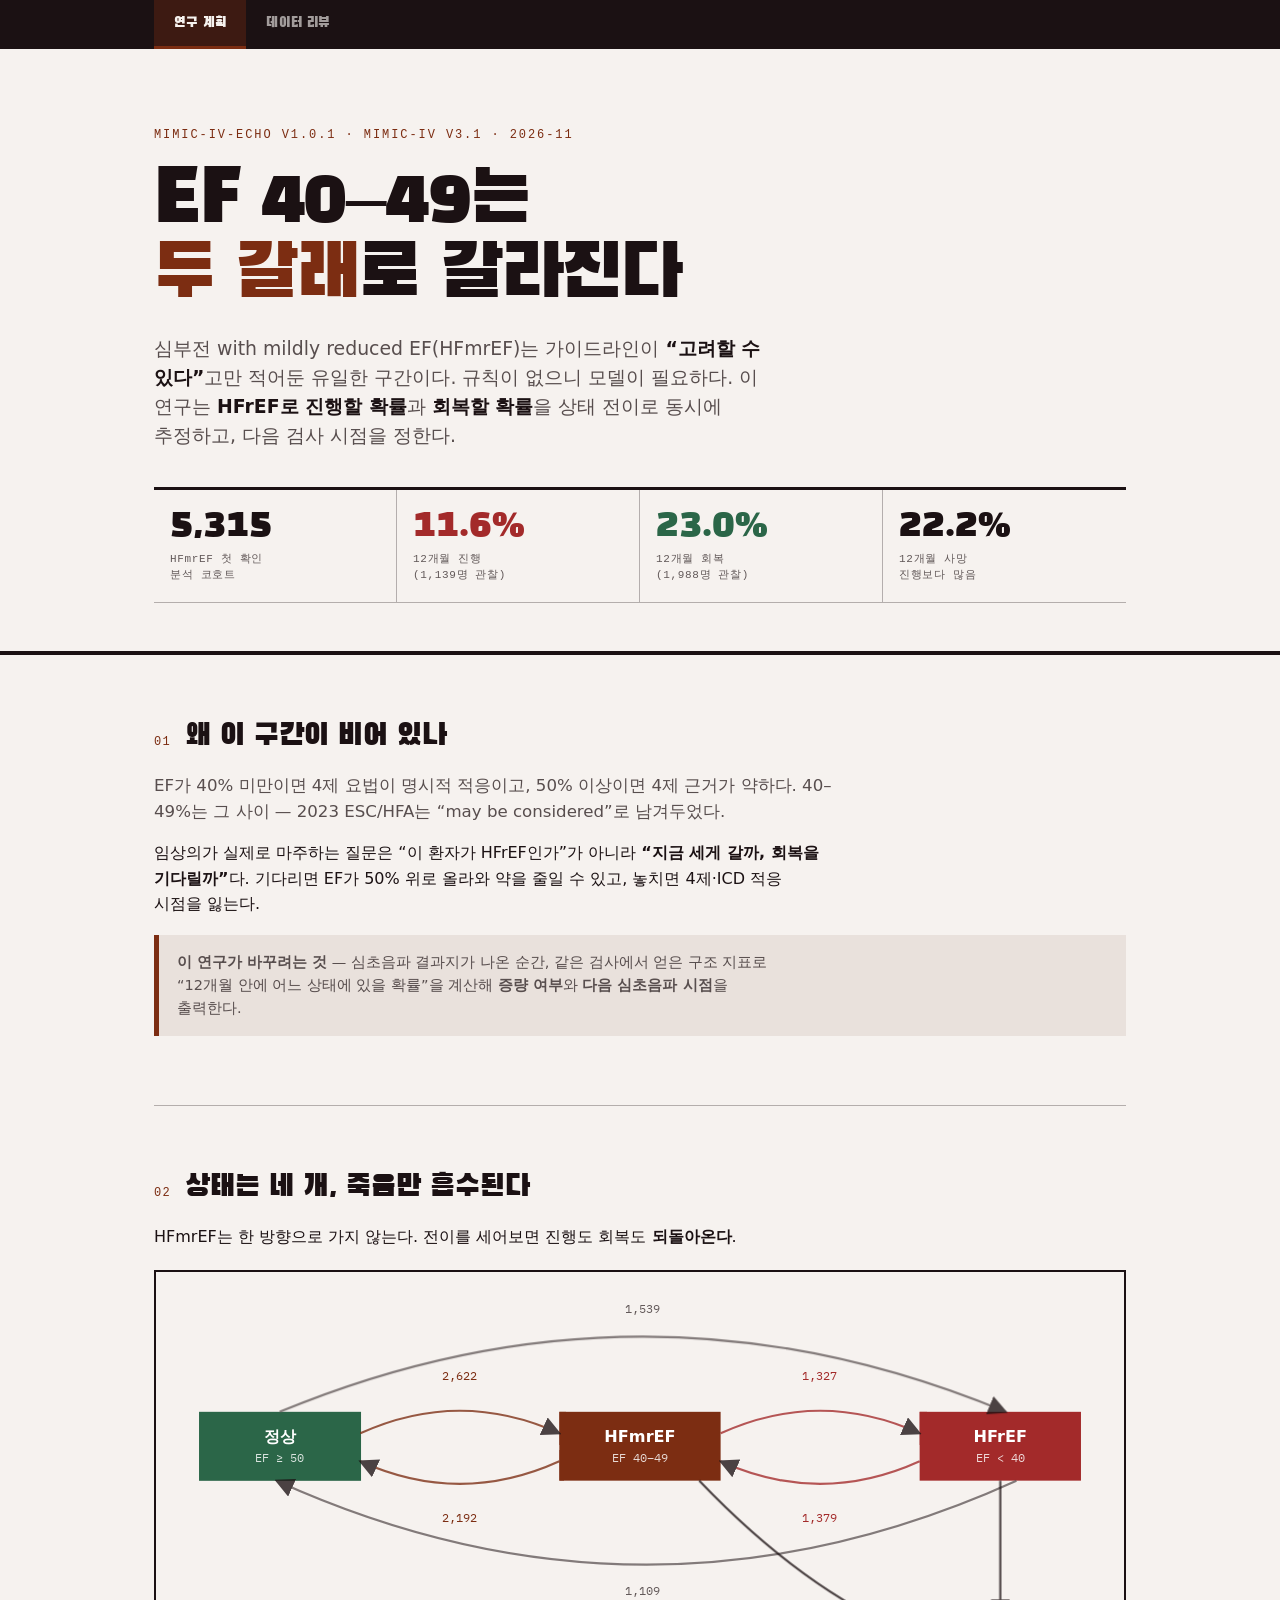
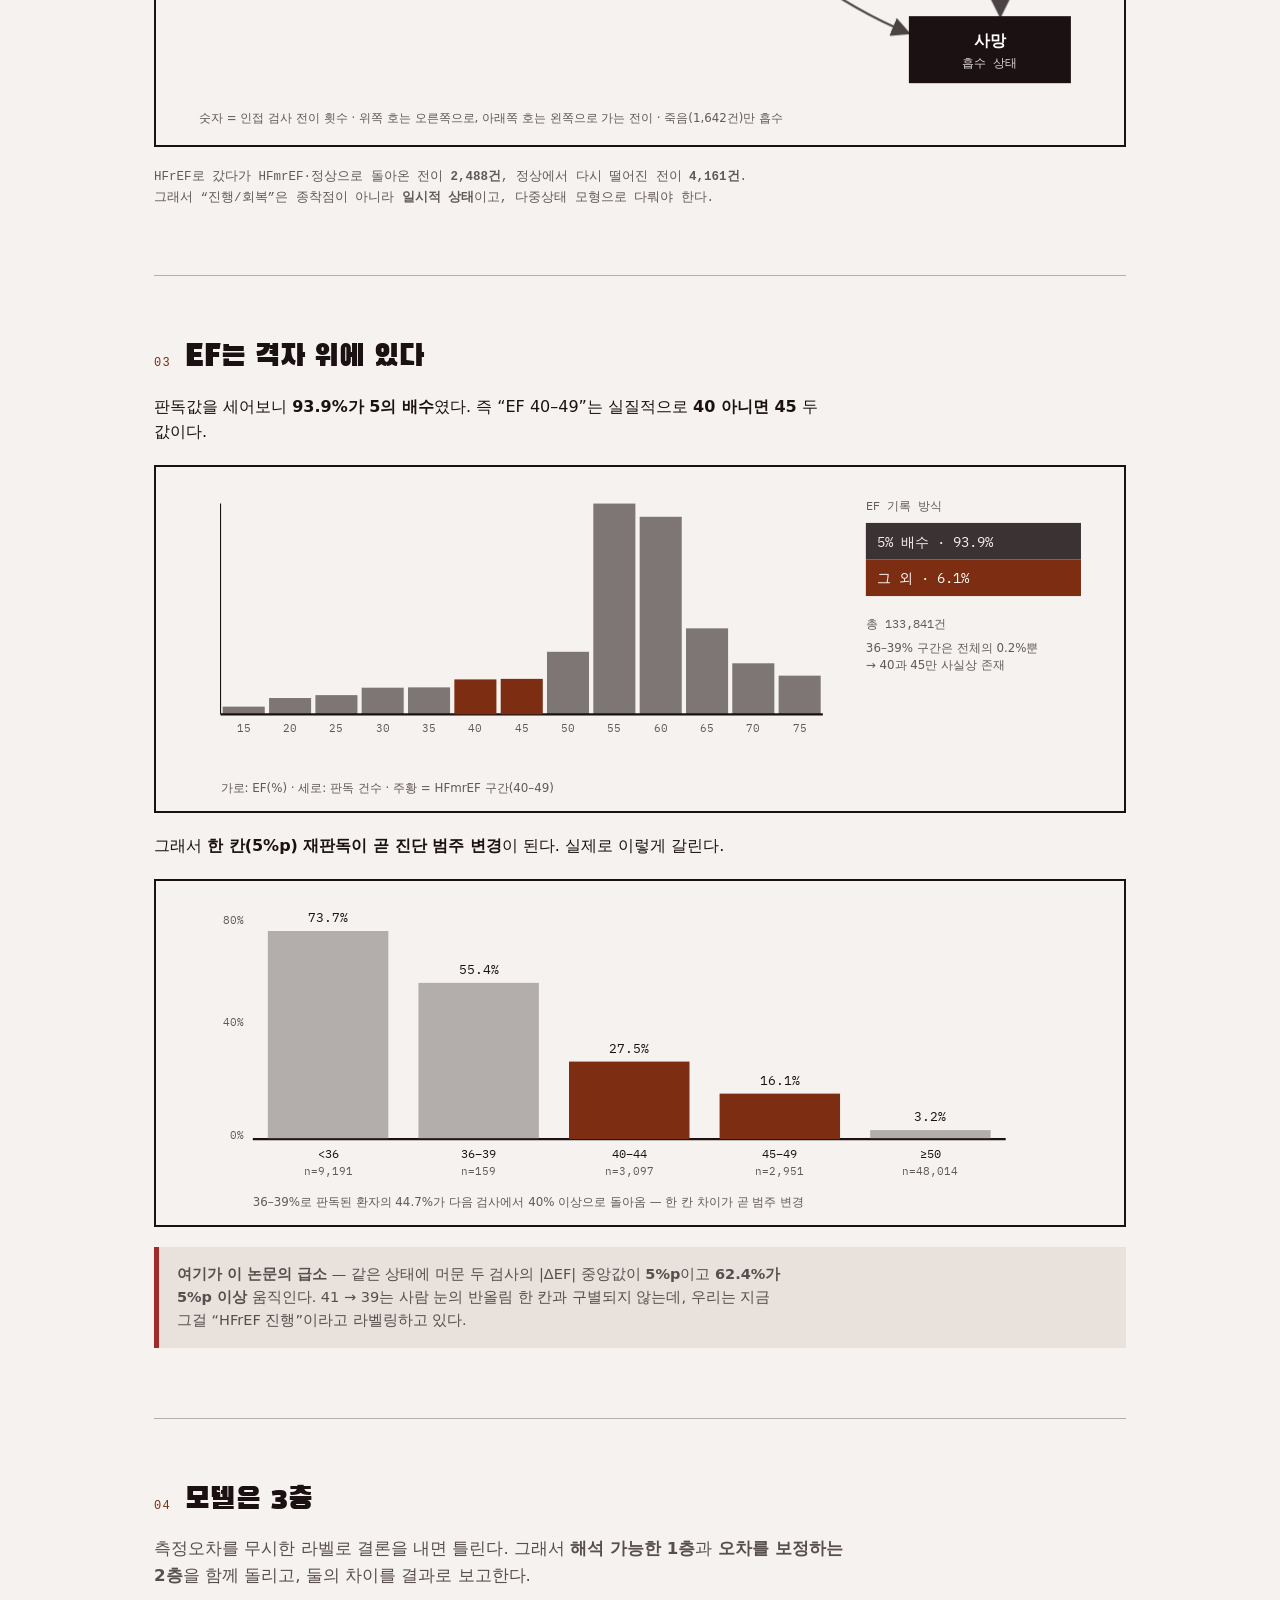
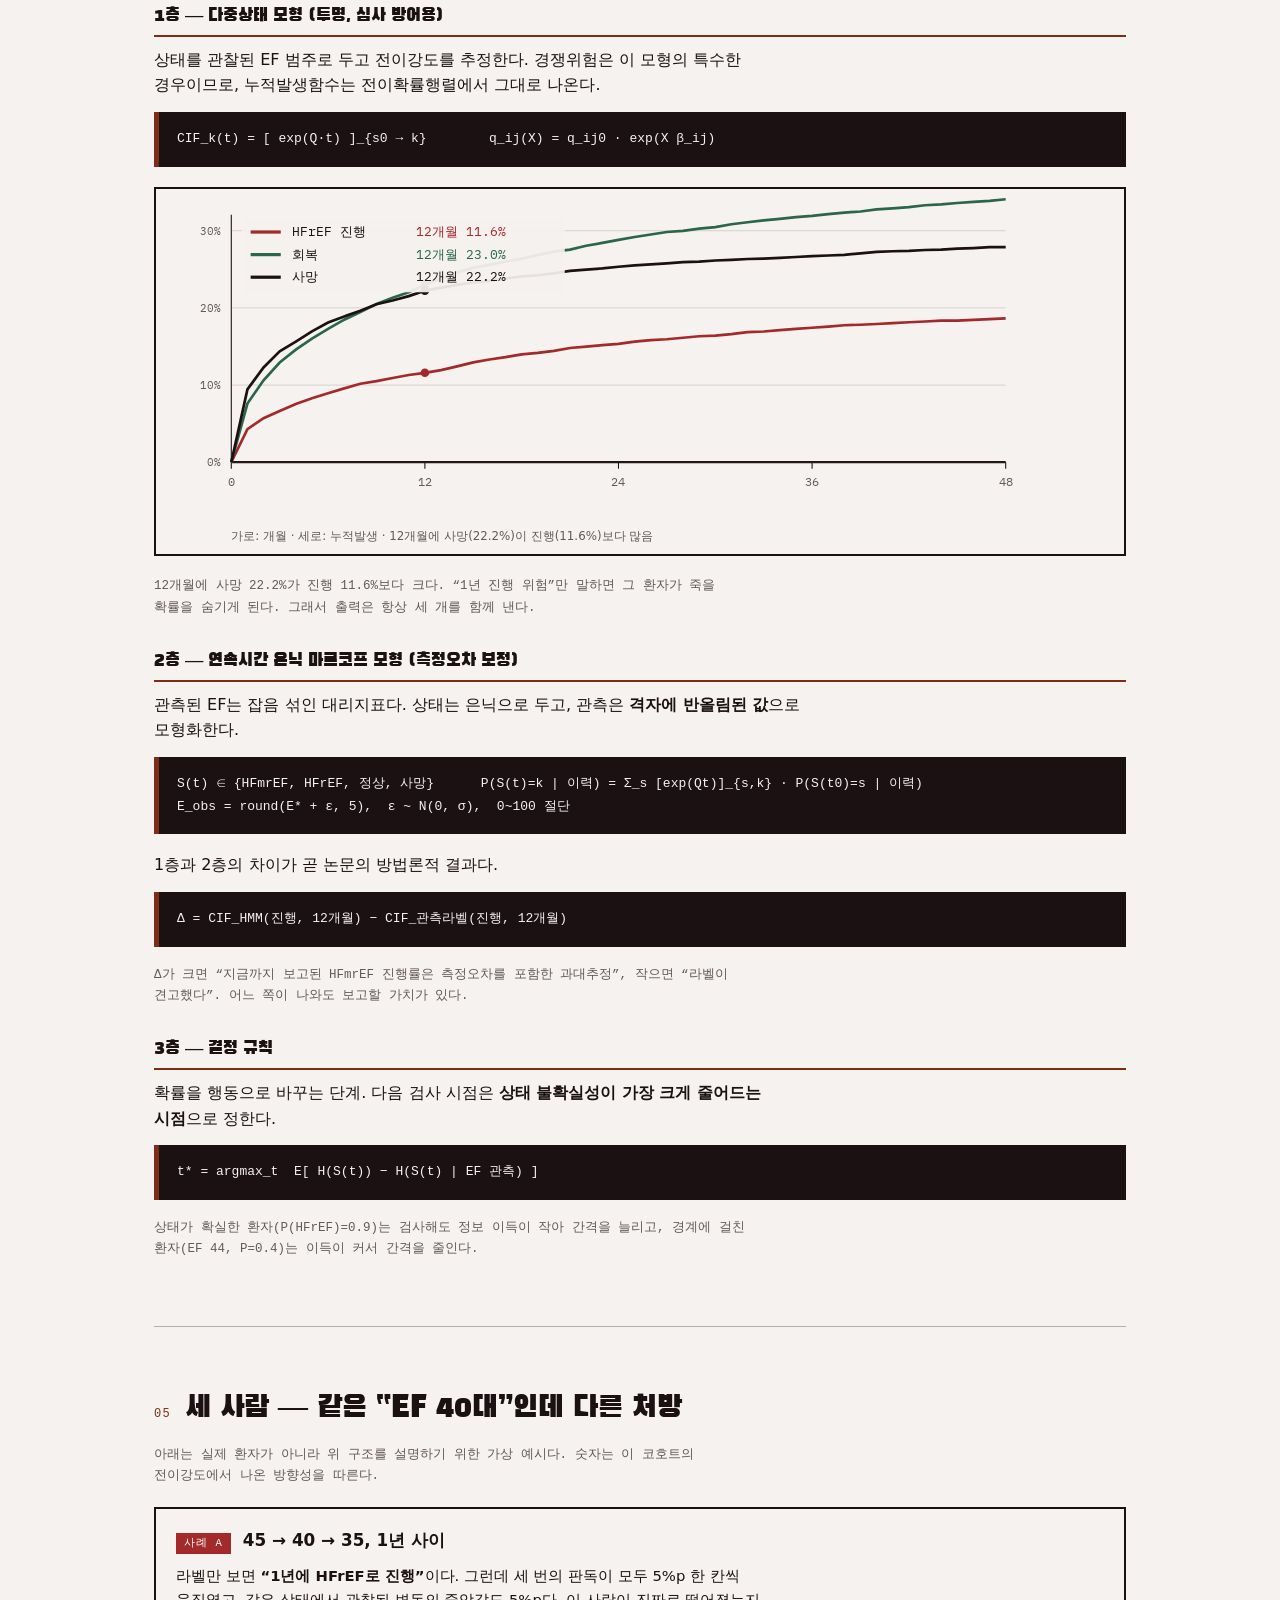
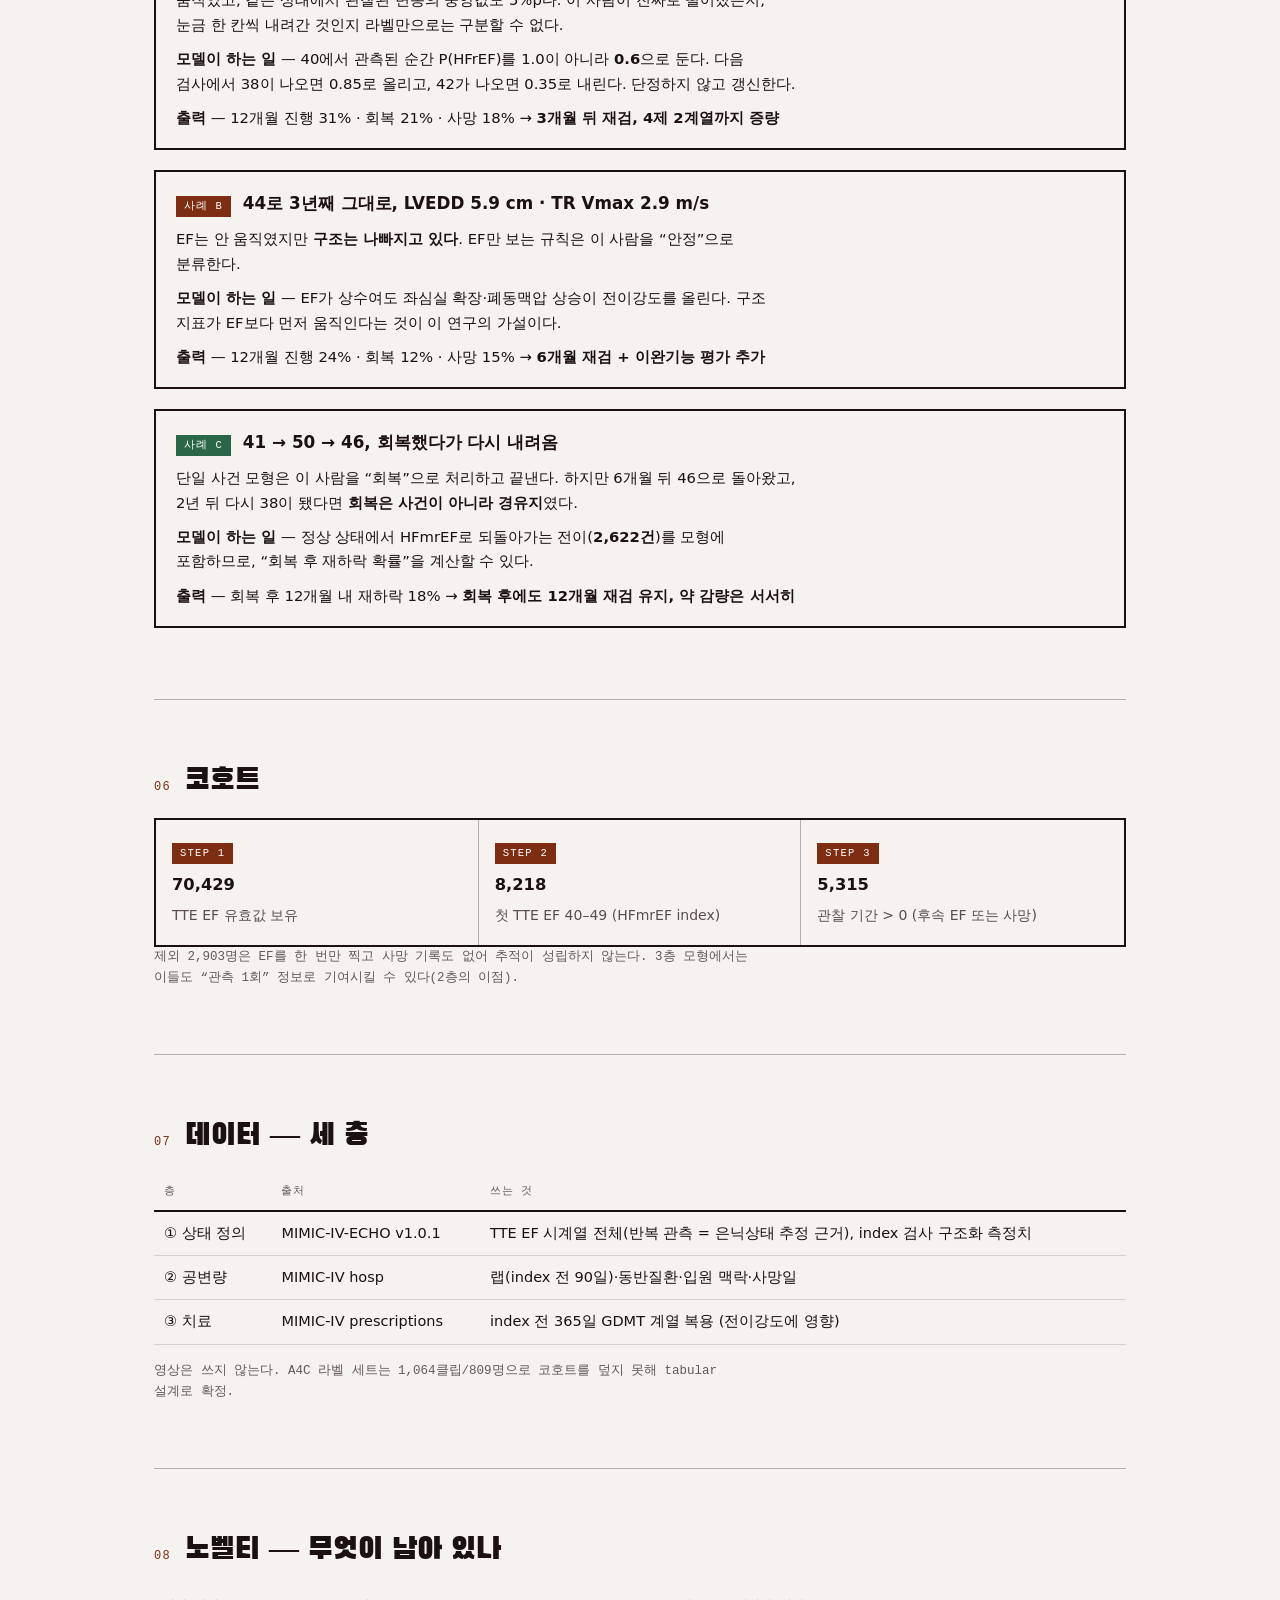
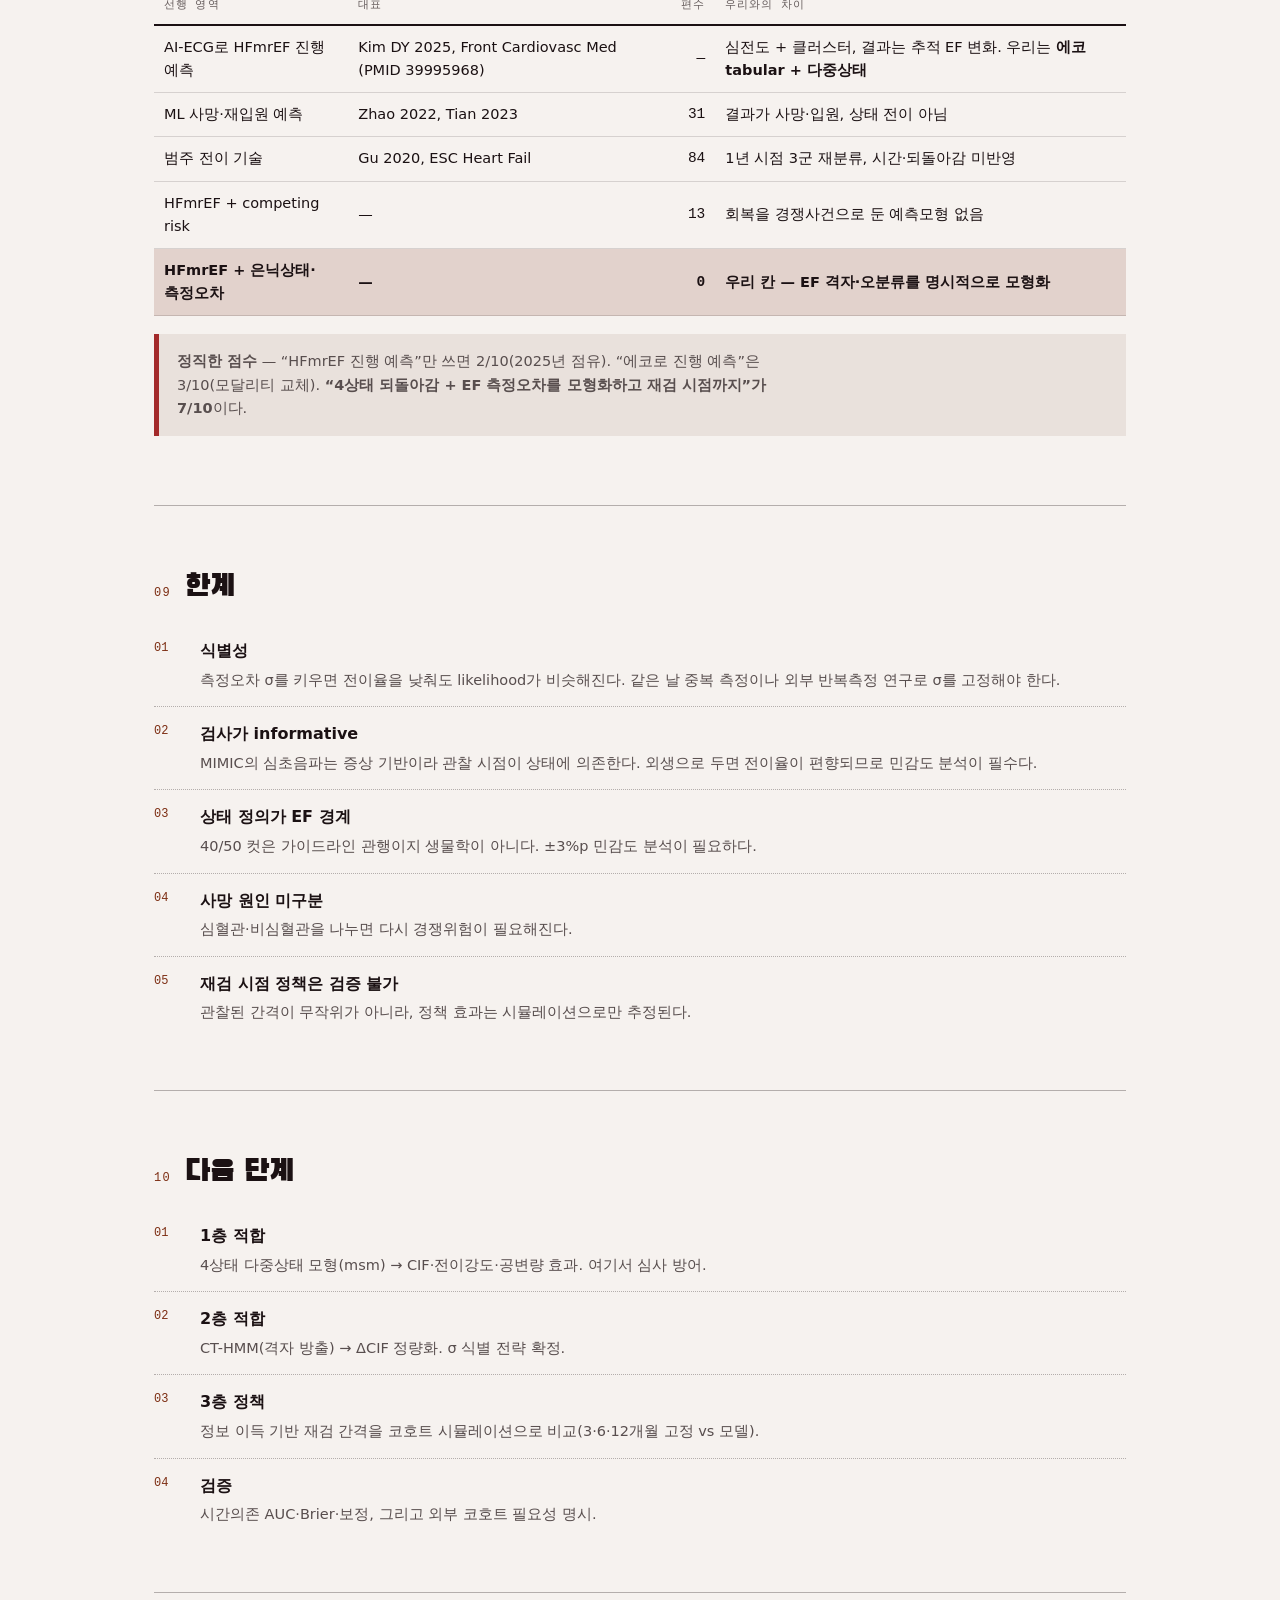
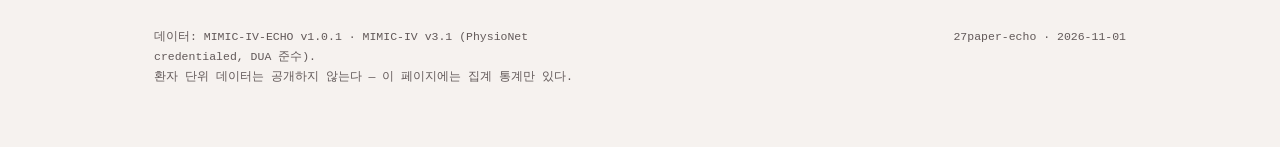
==== index.html @ 1aaab96f "Rewrite model section as two-tier multi-state + CT-HMM with real charts - 4-state transition diagram" ====
<!DOCTYPE html>
<html lang="ko">
<head>
<meta charset="utf-8">
<meta name="viewport" content="width=device-width, initial-scale=1">
<title>EF 40–49는 두 갈래로 갈라진다 — HFmrEF 다중상태·CT-HMM</title>
<meta name="description" content="HFmrEF(EF 40–49)에서 진행·회복·사망을 다중상태 모형과 연속시간 은닉 마르코프 모형으로 예측하는 연구 설계. MIMIC-IV-ECHO 실측 5,315명.">
<meta property="og:type" content="article">
<meta property="og:title" content="EF 40–49는 두 갈래로 갈라진다">
<meta property="og:description" content="진행 21% · 회복 37% · 사망 31% — 세 갈래를 동시에 예측하고, 다음 검사 시점을 정한다.">
<meta property="og:locale" content="ko_KR">
<meta property="og:url" content="https://kimhs950627.github.io/27paper-echo-hfmref/">
<meta property="og:image" content="https://kimhs950627.github.io/27paper-echo-hfmref/assets/og.png">
<meta property="og:image:width" content="1200">
<meta property="og:image:height" content="630">
<meta name="twitter:card" content="summary_large_image">
<meta name="twitter:image" content="https://kimhs950627.github.io/27paper-echo-hfmref/assets/og.png">
<meta name="theme-color" content="#1B1113">
<link rel="canonical" href="https://kimhs950627.github.io/27paper-echo-hfmref/">
<link rel="icon" href="data:image/svg+xml,%3Csvg xmlns='http://www.w3.org/2000/svg' viewBox='0 0 32 32'%3E%3Crect width='32' height='32' fill='%231B1113'/%3E%3Cpath d='M6 16 H13 M13 16 L22 8 M13 16 H22 M13 16 L22 24' stroke='%23F6F2EF' stroke-width='2.2' fill='none'/%3E%3C/svg%3E">
<link rel="preconnect" href="https://fonts.googleapis.com">
<link rel="preconnect" href="https://fonts.gstatic.com" crossorigin>
<link href="https://fonts.googleapis.com/css2?family=Black+Han+Sans&family=Pretendard:wght@400;500;700&family=IBM+Plex+Mono:wght@400;500&display=swap" rel="stylesheet">
<link rel="stylesheet" href="styles/tokens.css">
<link rel="stylesheet" href="styles/site.css">
</head>
<body>
<nav class="pagetabs" aria-label="페이지 전환">
  <div class="wrap">
    <a class="pt active" href="./" aria-current="page">연구 계획</a>
    <a class="pt" href="review/">데이터 리뷰</a>
  </div>
</nav>

<header class="masthead">
  <div class="wrap">
    <p class="kicker">MIMIC-IV-ECHO v1.0.1 · MIMIC-IV v3.1 · 2026-11</p>
    <h1>EF 40–49는<br><em>두 갈래</em>로 갈라진다</h1>
    <p class="sub">심부전 with mildly reduced EF(HFmrEF)는 가이드라인이 <b>“고려할 수 있다”</b>고만 적어둔
    유일한 구간이다. 규칙이 없으니 모델이 필요하다. 이 연구는 <b>HFrEF로 진행할 확률</b>과
    <b>회복할 확률</b>을 상태 전이로 동시에 추정하고, 다음 검사 시점을 정한다.</p>

    <div class="statband">
      <div><div class="v">5,315</div><div class="l">HFmrEF 첫 확인<br>분석 코호트</div></div>
      <div><div class="v p">11.6%</div><div class="l">12개월 진행<br>(1,139명 관찰)</div></div>
      <div><div class="v r">23.0%</div><div class="l">12개월 회복<br>(1,988명 관찰)</div></div>
      <div><div class="v">22.2%</div><div class="l">12개월 사망<br>진행보다 많음</div></div>
    </div>
  </div>
</header>

<main class="wrap">

<section id="problem">
  <h2><span class="n">01</span>왜 이 구간이 비어 있나</h2>
  <p class="lead">EF가 40% 미만이면 4제 요법이 명시적 적응이고, 50% 이상이면 4제 근거가 약하다.
  40–49%는 그 사이 — 2023 ESC/HFA는 “may be considered”로 남겨두었다.</p>
  <p>임상의가 실제로 마주하는 질문은 “이 환자가 HFrEF인가”가 아니라 <b>“지금 세게 갈까, 회복을 기다릴까”</b>다.
  기다리면 EF가 50% 위로 올라와 약을 줄일 수 있고, 놓치면 4제·ICD 적응 시점을 잃는다.</p>
  <div class="box">
    <p><b>이 연구가 바꾸려는 것</b> — 심초음파 결과지가 나온 순간, 같은 검사에서 얻은 구조 지표로
    “12개월 안에 어느 상태에 있을 확률”을 계산해 <b>증량 여부</b>와 <b>다음 심초음파 시점</b>을 출력한다.</p>
  </div>
</section>

<section id="states">
  <h2><span class="n">02</span>상태는 네 개, 죽음만 흡수된다</h2>
  <p>HFmrEF는 한 방향으로 가지 않는다. 전이를 세어보면 진행도 회복도 <b>되돌아온다</b>.</p>
  <div class="chart chart-wide"><svg viewBox="0 0 900 440" role="img" aria-label="4상태 전이도"><defs><marker id="a2" markerWidth="9" markerHeight="9" refX="8" refY="4.5" orient="auto"><path d="M0,0 L9,4.5 L0,9 z" fill="currentColor"/></marker></defs><rect x="40" y="130" width="150" height="64" style="fill:var(--color-positive)"/><text x="115.0" y="158" font-size="15" font-weight="700" fill="#fff" text-anchor="middle">정상</text><text x="115.0" y="177" font-family="IBM Plex Mono, monospace" font-size="11" fill="#fff" opacity=".82" text-anchor="middle">EF ≥ 50</text><rect x="375" y="130" width="150" height="64" style="fill:var(--color-accent)"/><text x="450.0" y="158" font-size="15" font-weight="700" fill="#fff" text-anchor="middle">HFmrEF</text><text x="450.0" y="177" font-family="IBM Plex Mono, monospace" font-size="11" fill="#fff" opacity=".82" text-anchor="middle">EF 40–49</text><rect x="710" y="130" width="150" height="64" style="fill:var(--color-negative)"/><text x="785.0" y="158" font-size="15" font-weight="700" fill="#fff" text-anchor="middle">HFrEF</text><text x="785.0" y="177" font-family="IBM Plex Mono, monospace" font-size="11" fill="#fff" opacity=".82" text-anchor="middle">EF < 40</text><rect x="700" y="320" width="150" height="62" style="fill:var(--color-text-1)"/><text x="775.0" y="348" font-size="15" font-weight="700" fill="#fff" text-anchor="middle">사망</text><text x="775.0" y="367" font-family="IBM Plex Mono, monospace" font-size="11" fill="#fff" opacity=".82" text-anchor="middle">흡수 상태</text><path d="M190 150 Q 282.5 108 375 150" fill="none" style="stroke:var(--color-accent)" stroke-width="2" marker-end="url(#a2)" opacity=".78"/><text x="282" y="100" font-family="IBM Plex Mono, monospace" font-size="11.5" style="fill:var(--color-accent)" text-anchor="middle">2,622</text><path d="M375 176 Q 282.5 218 190 176" fill="none" style="stroke:var(--color-accent)" stroke-width="2" marker-end="url(#a2)" opacity=".78"/><text x="282" y="232" font-family="IBM Plex Mono, monospace" font-size="11.5" style="fill:var(--color-accent)" text-anchor="middle">2,192</text><path d="M525 150 Q 617.5 108 710 150" fill="none" style="stroke:var(--color-negative)" stroke-width="2" marker-end="url(#a2)" opacity=".78"/><text x="617" y="100" font-family="IBM Plex Mono, monospace" font-size="11.5" style="fill:var(--color-negative)" text-anchor="middle">1,327</text><path d="M710 176 Q 617.5 218 525 176" fill="none" style="stroke:var(--color-negative)" stroke-width="2" marker-end="url(#a2)" opacity=".78"/><text x="617" y="232" font-family="IBM Plex Mono, monospace" font-size="11.5" style="fill:var(--color-negative)" text-anchor="middle">1,379</text><path d="M115 130 Q 452.5 -10 790 130" fill="none" style="stroke:var(--color-text-3)" stroke-width="2" marker-end="url(#a2)" opacity=".78"/><text x="452" y="38" font-family="IBM Plex Mono, monospace" font-size="11.5" style="fill:var(--color-text-3)" text-anchor="middle">1,539</text><path d="M800 194 Q 456.0 350 112 194" fill="none" style="stroke:var(--color-text-3)" stroke-width="2" marker-end="url(#a2)" opacity=".78"/><text x="452" y="300" font-family="IBM Plex Mono, monospace" font-size="11.5" style="fill:var(--color-text-3)" text-anchor="middle">1,109</text><path d="M505 194 Q 602.5 296 700 336" fill="none" style="stroke:var(--color-text-1)" stroke-width="2" marker-end="url(#a2)" opacity=".78"/><path d="M785 194 Q 785.0 257 785 320" fill="none" style="stroke:var(--color-text-1)" stroke-width="2" marker-end="url(#a2)" opacity=".78"/><text x="40" y="418" font-size="11" style="fill:var(--color-text-3)">숫자 = 인접 검사 전이 횟수 · 위쪽 호는 오른쪽으로, 아래쪽 호는 왼쪽으로 가는 전이 · 죽음(1,642건)만 흡수</text></svg></div>
  <p class="note">HFrEF로 갔다가 HFmrEF·정상으로 돌아온 전이 <b>2,488건</b>,
  정상에서 다시 떨어진 전이 <b>4,161건</b>.
  그래서 “진행/회복”은 종착점이 아니라 <b>일시적 상태</b>이고, 다중상태 모형으로 다뤄야 한다.</p>
</section>

<section id="grid">
  <h2><span class="n">03</span>EF는 격자 위에 있다</h2>
  <p>판독값을 세어보니 <b>93.9%가 5의 배수</b>였다. 즉 “EF 40–49”는 실질적으로 <b>40 아니면 45</b> 두 값이다.</p>
  <div class="chart chart-wide"><svg viewBox="0 0 900 320" role="img" aria-label="EF 판독값 분포: 5% 배수가 93.9%"><line x1="60" y1="230" x2="620" y2="230" style="stroke:var(--color-text-1)" stroke-width="2"/><line x1="60" y1="34" x2="60" y2="230" style="stroke:var(--color-text-1)" stroke-width="1"/><rect x="62.0" y="222.8" width="39.1" height="7.2" style="fill:var(--color-text-1)" opacity="0.55"/><text x="81.5" y="246" font-family="IBM Plex Mono, monospace" font-size="10" style="fill:var(--color-text-3)" text-anchor="middle">15</text><rect x="105.1" y="214.8" width="39.1" height="15.2" style="fill:var(--color-text-1)" opacity="0.55"/><text x="124.6" y="246" font-family="IBM Plex Mono, monospace" font-size="10" style="fill:var(--color-text-3)" text-anchor="middle">20</text><rect x="148.2" y="212.1" width="39.1" height="17.9" style="fill:var(--color-text-1)" opacity="0.55"/><text x="167.7" y="246" font-family="IBM Plex Mono, monospace" font-size="10" style="fill:var(--color-text-3)" text-anchor="middle">25</text><rect x="191.2" y="205.2" width="39.1" height="24.8" style="fill:var(--color-text-1)" opacity="0.55"/><text x="210.8" y="246" font-family="IBM Plex Mono, monospace" font-size="10" style="fill:var(--color-text-3)" text-anchor="middle">30</text><rect x="234.3" y="204.9" width="39.1" height="25.1" style="fill:var(--color-text-1)" opacity="0.55"/><text x="253.8" y="246" font-family="IBM Plex Mono, monospace" font-size="10" style="fill:var(--color-text-3)" text-anchor="middle">35</text><rect x="277.4" y="197.5" width="39.1" height="32.5" style="fill:var(--color-accent)" opacity="1"/><text x="296.9" y="246" font-family="IBM Plex Mono, monospace" font-size="10" style="fill:var(--color-text-3)" text-anchor="middle">40</text><rect x="320.5" y="197.0" width="39.1" height="33.0" style="fill:var(--color-accent)" opacity="1"/><text x="340.0" y="246" font-family="IBM Plex Mono, monospace" font-size="10" style="fill:var(--color-text-3)" text-anchor="middle">45</text><rect x="363.5" y="171.8" width="39.1" height="58.2" style="fill:var(--color-text-1)" opacity="0.55"/><text x="383.1" y="246" font-family="IBM Plex Mono, monospace" font-size="10" style="fill:var(--color-text-3)" text-anchor="middle">50</text><rect x="406.6" y="34.0" width="39.1" height="196.0" style="fill:var(--color-text-1)" opacity="0.55"/><text x="426.2" y="246" font-family="IBM Plex Mono, monospace" font-size="10" style="fill:var(--color-text-3)" text-anchor="middle">55</text><rect x="449.7" y="46.3" width="39.1" height="183.7" style="fill:var(--color-text-1)" opacity="0.55"/><text x="469.2" y="246" font-family="IBM Plex Mono, monospace" font-size="10" style="fill:var(--color-text-3)" text-anchor="middle">60</text><rect x="492.8" y="150.0" width="39.1" height="80.0" style="fill:var(--color-text-1)" opacity="0.55"/><text x="512.3" y="246" font-family="IBM Plex Mono, monospace" font-size="10" style="fill:var(--color-text-3)" text-anchor="middle">65</text><rect x="535.8" y="182.5" width="39.1" height="47.5" style="fill:var(--color-text-1)" opacity="0.55"/><text x="555.4" y="246" font-family="IBM Plex Mono, monospace" font-size="10" style="fill:var(--color-text-3)" text-anchor="middle">70</text><rect x="578.9" y="194.0" width="39.1" height="36.0" style="fill:var(--color-text-1)" opacity="0.55"/><text x="598.5" y="246" font-family="IBM Plex Mono, monospace" font-size="10" style="fill:var(--color-text-3)" text-anchor="middle">75</text><rect x="660" y="52" width="200" height="34" style="fill:var(--color-text-1)" opacity=".85"/><rect x="660" y="86" width="200" height="34" style="fill:var(--color-accent)"/><text x="660" y="40" font-family="IBM Plex Mono, monospace" font-size="11" style="fill:var(--color-text-3)">EF 기록 방식</text><text x="670" y="74" font-family="IBM Plex Mono, monospace" font-size="13" style="fill:var(--color-text-on-inverse)">5% 배수 · 93.9%</text><text x="670" y="108" font-family="IBM Plex Mono, monospace" font-size="13" style="fill:#fff">그 외 · 6.1%</text><text x="660" y="150" font-family="IBM Plex Mono, monospace" font-size="11" style="fill:var(--color-text-3)">총 133,841건</text><text x="660" y="172" font-size="11" style="fill:var(--color-text-3)">36–39% 구간은 전체의 0.2%뿐</text><text x="660" y="188" font-size="11" style="fill:var(--color-text-3)">→ 40과 45만 사실상 존재</text><text x="60" y="302" font-size="11" style="fill:var(--color-text-3)">가로: EF(%) · 세로: 판독 건수 · 주황 = HFmrEF 구간(40–49)</text></svg></div>
  <p>그래서 <b>한 칸(5%p) 재판독이 곧 진단 범주 변경</b>이 된다. 실제로 이렇게 갈린다.</p>
  <div class="chart chart-wide"><svg viewBox="0 0 900 320" role="img" aria-label="판독 구간별 다음 검사에서 EF 40 미만이 되는 비율"><line x1="90" y1="240" x2="790" y2="240" style="stroke:var(--color-text-1)" stroke-width="2"/><text x="82" y="40" font-family="IBM Plex Mono, monospace" font-size="10" style="fill:var(--color-text-3)" text-anchor="end">80%</text><text x="82" y="135.0" font-family="IBM Plex Mono, monospace" font-size="10" style="fill:var(--color-text-3)" text-anchor="end">40%</text><text x="82" y="240" font-family="IBM Plex Mono, monospace" font-size="10" style="fill:var(--color-text-3)" text-anchor="end">0%</text><rect x="104.0" y="46.5" width="112.0" height="193.5" style="fill:var(--color-text-3)" opacity="0.45"/><text x="160.0" y="38.5" font-family="IBM Plex Mono, monospace" font-size="12" style="fill:var(--color-text-1)" text-anchor="middle">73.7%</text><text x="160.0" y="258" font-family="IBM Plex Mono, monospace" font-size="11" style="fill:var(--color-text-1)" text-anchor="middle"><36</text><text x="160.0" y="273" font-family="IBM Plex Mono, monospace" font-size="10" style="fill:var(--color-text-3)" text-anchor="middle">n=9,191</text><rect x="244.0" y="94.7" width="112.0" height="145.3" style="fill:var(--color-text-3)" opacity="0.45"/><text x="300.0" y="86.7" font-family="IBM Plex Mono, monospace" font-size="12" style="fill:var(--color-text-1)" text-anchor="middle">55.4%</text><text x="300.0" y="258" font-family="IBM Plex Mono, monospace" font-size="11" style="fill:var(--color-text-1)" text-anchor="middle">36–39</text><text x="300.0" y="273" font-family="IBM Plex Mono, monospace" font-size="10" style="fill:var(--color-text-3)" text-anchor="middle">n=159</text><rect x="384.0" y="167.9" width="112.0" height="72.1" style="fill:var(--color-accent)" opacity="1"/><text x="440.0" y="159.9" font-family="IBM Plex Mono, monospace" font-size="12" style="fill:var(--color-text-1)" text-anchor="middle">27.5%</text><text x="440.0" y="258" font-family="IBM Plex Mono, monospace" font-size="11" style="fill:var(--color-text-1)" text-anchor="middle">40–44</text><text x="440.0" y="273" font-family="IBM Plex Mono, monospace" font-size="10" style="fill:var(--color-text-3)" text-anchor="middle">n=3,097</text><rect x="524.0" y="197.7" width="112.0" height="42.3" style="fill:var(--color-accent)" opacity="1"/><text x="580.0" y="189.7" font-family="IBM Plex Mono, monospace" font-size="12" style="fill:var(--color-text-1)" text-anchor="middle">16.1%</text><text x="580.0" y="258" font-family="IBM Plex Mono, monospace" font-size="11" style="fill:var(--color-text-1)" text-anchor="middle">45–49</text><text x="580.0" y="273" font-family="IBM Plex Mono, monospace" font-size="10" style="fill:var(--color-text-3)" text-anchor="middle">n=2,951</text><rect x="664.0" y="231.6" width="112.0" height="8.4" style="fill:var(--color-text-3)" opacity="0.45"/><text x="720.0" y="223.6" font-family="IBM Plex Mono, monospace" font-size="12" style="fill:var(--color-text-1)" text-anchor="middle">3.2%</text><text x="720.0" y="258" font-family="IBM Plex Mono, monospace" font-size="11" style="fill:var(--color-text-1)" text-anchor="middle">≥50</text><text x="720.0" y="273" font-family="IBM Plex Mono, monospace" font-size="10" style="fill:var(--color-text-3)" text-anchor="middle">n=48,014</text><text x="90" y="302" font-size="11" style="fill:var(--color-text-3)">36–39%로 판독된 환자의 44.7%가 다음 검사에서 40% 이상으로 돌아옴 — 한 칸 차이가 곧 범주 변경</text></svg></div>
  <div class="box warn">
    <p><b>여기가 이 논문의 급소</b> — 같은 상태에 머문 두 검사의 |ΔEF| 중앙값이 <b>5%p</b>이고
    <b>62.4%가 5%p 이상</b> 움직인다. 41 → 39는 사람 눈의 반올림 한 칸과 구별되지 않는데,
    우리는 지금 그걸 “HFrEF 진행”이라고 라벨링하고 있다.</p>
  </div>
</section>

<section id="model">
  <h2><span class="n">04</span>모델은 3층</h2>
  <p class="lead">측정오차를 무시한 라벨로 결론을 내면 틀린다. 그래서 <b>해석 가능한 1층</b>과
  <b>오차를 보정하는 2층</b>을 함께 돌리고, 둘의 차이를 결과로 보고한다.</p>

  <h3>1층 — 다중상태 모형 (투명, 심사 방어용)</h3>
  <p>상태를 관찰된 EF 범주로 두고 전이강도를 추정한다. 경쟁위험은 이 모형의 특수한 경우이므로,
  누적발생함수는 전이확률행렬에서 그대로 나온다.</p>
  <pre class="formula">CIF_k(t) = [ exp(Q·t) ]_&#123;s0 → k&#125;        q_ij(X) = q_ij0 · exp(X β_ij)</pre>
  <div class="chart chart-wide"><svg viewBox="0 0 900 340" role="img" aria-label="누적발생함수 곡선"><line x1="70" y1="254" x2="790" y2="254" style="stroke:var(--color-text-1)" stroke-width="2"/><line x1="70" y1="24" x2="70" y2="254" style="stroke:var(--color-text-1)" stroke-width="1"/><line x1="70.0" y1="254" x2="70.0" y2="260" style="stroke:var(--color-text-1)" stroke-width="1"/><text x="70.0" y="276" font-family="IBM Plex Mono, monospace" font-size="11" style="fill:var(--color-text-3)" text-anchor="middle">0</text><line x1="250.0" y1="254" x2="250.0" y2="260" style="stroke:var(--color-text-1)" stroke-width="1"/><text x="250.0" y="276" font-family="IBM Plex Mono, monospace" font-size="11" style="fill:var(--color-text-3)" text-anchor="middle">12</text><line x1="430.0" y1="254" x2="430.0" y2="260" style="stroke:var(--color-text-1)" stroke-width="1"/><text x="430.0" y="276" font-family="IBM Plex Mono, monospace" font-size="11" style="fill:var(--color-text-3)" text-anchor="middle">24</text><line x1="610.0" y1="254" x2="610.0" y2="260" style="stroke:var(--color-text-1)" stroke-width="1"/><text x="610.0" y="276" font-family="IBM Plex Mono, monospace" font-size="11" style="fill:var(--color-text-3)" text-anchor="middle">36</text><line x1="790.0" y1="254" x2="790.0" y2="260" style="stroke:var(--color-text-1)" stroke-width="1"/><text x="790.0" y="276" font-family="IBM Plex Mono, monospace" font-size="11" style="fill:var(--color-text-3)" text-anchor="middle">48</text><line x1="70" y1="254.0" x2="790" y2="254.0" style="stroke:var(--color-text-3)" stroke-width=".5" opacity=".4"/><text x="60" y="258.0" font-family="IBM Plex Mono, monospace" font-size="10" style="fill:var(--color-text-3)" text-anchor="end">0%</text><line x1="70" y1="182.3" x2="790" y2="182.3" style="stroke:var(--color-text-3)" stroke-width=".5" opacity=".4"/><text x="60" y="186.3" font-family="IBM Plex Mono, monospace" font-size="10" style="fill:var(--color-text-3)" text-anchor="end">10%</text><line x1="70" y1="110.5" x2="790" y2="110.5" style="stroke:var(--color-text-3)" stroke-width=".5" opacity=".4"/><text x="60" y="114.5" font-family="IBM Plex Mono, monospace" font-size="10" style="fill:var(--color-text-3)" text-anchor="end">20%</text><line x1="70" y1="38.8" x2="790" y2="38.8" style="stroke:var(--color-text-3)" stroke-width=".5" opacity=".4"/><text x="60" y="42.8" font-family="IBM Plex Mono, monospace" font-size="10" style="fill:var(--color-text-3)" text-anchor="end">30%</text><polyline points="70.0,254.0 85.0,223.2 100.0,213.1 115.0,206.5 130.0,199.9 145.0,194.6 160.0,189.9 175.0,185.4 190.0,181.1 205.0,178.6 220.0,175.7 235.0,172.9 250.0,170.9 265.0,168.4 280.0,164.9 295.0,161.2 310.0,158.5 325.0,156.3 340.0,153.7 355.0,152.4 370.0,150.5 385.0,147.8 400.0,146.6 415.0,145.2 430.0,144.0 445.0,141.9 460.0,140.5 475.0,139.7 490.0,138.3 505.0,136.9 520.0,136.3 535.0,135.0 550.0,133.1 565.0,132.5 580.0,131.2 595.0,130.1 610.0,129.0 625.0,128.0 640.0,126.7 655.0,126.2 670.0,125.5 685.0,124.7 700.0,123.9 715.0,123.2 730.0,122.4 745.0,122.3 760.0,121.7 775.0,120.9 790.0,120.3" fill="none" style="stroke:var(--color-negative)" stroke-width="2.5"/><circle cx="250.0" cy="170.9" r="4" style="fill:var(--color-negative)"/><polyline points="70.0,254.0 85.0,199.5 100.0,177.9 115.0,161.3 130.0,149.3 145.0,139.2 160.0,130.0 175.0,121.5 190.0,114.3 205.0,107.0 220.0,101.1 235.0,96.0 250.0,89.1 265.0,83.2 280.0,77.7 295.0,73.2 310.0,70.6 325.0,67.4 340.0,64.8 355.0,61.2 370.0,58.2 385.0,56.3 400.0,52.8 415.0,50.1 430.0,47.3 445.0,44.6 460.0,42.3 475.0,40.0 490.0,38.9 505.0,36.9 520.0,35.4 535.0,32.8 550.0,30.9 565.0,29.2 580.0,27.7 595.0,26.2 610.0,25.0 625.0,23.4 640.0,21.9 655.0,20.9 670.0,19.0 685.0,18.0 700.0,16.9 715.0,15.1 730.0,14.3 745.0,13.0 760.0,12.0 775.0,11.1 790.0,9.5" fill="none" style="stroke:var(--color-positive)" stroke-width="2.5"/><circle cx="250.0" cy="89.1" r="4" style="fill:var(--color-positive)"/><polyline points="70.0,254.0 85.0,186.3 100.0,165.9 115.0,151.0 130.0,141.9 145.0,132.4 160.0,124.2 175.0,118.5 190.0,113.2 205.0,107.2 220.0,103.7 235.0,99.6 250.0,94.5 265.0,91.7 280.0,89.2 295.0,86.9 310.0,85.4 325.0,83.3 340.0,81.3 355.0,80.2 370.0,78.3 385.0,76.1 400.0,74.9 415.0,73.8 430.0,72.3 445.0,71.0 460.0,70.1 475.0,69.1 490.0,68.0 505.0,67.5 520.0,66.5 535.0,65.9 550.0,65.1 565.0,64.7 580.0,64.1 595.0,63.2 610.0,62.4 625.0,61.8 640.0,61.2 655.0,59.8 670.0,58.5 685.0,57.9 700.0,57.6 715.0,56.7 730.0,56.3 745.0,55.5 760.0,54.9 775.0,54.0 790.0,54.0" fill="none" style="stroke:var(--color-text-1)" stroke-width="2.5"/><circle cx="250.0" cy="94.5" r="4" style="fill:var(--color-text-1)"/><rect x="80" y="28" width="300" height="68" style="fill:var(--color-surface-0)" opacity=".93"/><line x1="88" y1="40" x2="116" y2="40" style="stroke:var(--color-negative)" stroke-width="3"/><text x="126" y="44" font-family="IBM Plex Mono, monospace" font-size="12" style="fill:var(--color-text-1)">HFrEF 진행</text><text x="242" y="44" font-family="IBM Plex Mono, monospace" font-size="12" style="fill:var(--color-negative)">12개월 11.6%</text><line x1="88" y1="61" x2="116" y2="61" style="stroke:var(--color-positive)" stroke-width="3"/><text x="126" y="65" font-family="IBM Plex Mono, monospace" font-size="12" style="fill:var(--color-text-1)">회복</text><text x="242" y="65" font-family="IBM Plex Mono, monospace" font-size="12" style="fill:var(--color-positive)">12개월 23.0%</text><line x1="88" y1="82" x2="116" y2="82" style="stroke:var(--color-text-1)" stroke-width="3"/><text x="126" y="86" font-family="IBM Plex Mono, monospace" font-size="12" style="fill:var(--color-text-1)">사망</text><text x="242" y="86" font-family="IBM Plex Mono, monospace" font-size="12" style="fill:var(--color-text-1)">12개월 22.2%</text><text x="70" y="326" font-size="11" style="fill:var(--color-text-3)">가로: 개월 · 세로: 누적발생 · 12개월에 사망(22.2%)이 진행(11.6%)보다 많음</text></svg></div>
  <p class="note">12개월에 사망 22.2%가 진행 11.6%보다 크다. “1년 진행 위험”만 말하면
  그 환자가 죽을 확률을 숨기게 된다. 그래서 출력은 항상 세 개를 함께 낸다.</p>

  <h3>2층 — 연속시간 은닉 마르코프 모형 (측정오차 보정)</h3>
  <p>관측된 EF는 잡음 섞인 대리지표다. 상태는 은닉으로 두고, 관측은 <b>격자에 반올림된 값</b>으로 모형화한다.</p>
  <pre class="formula">S(t) ∈ &#123;HFmrEF, HFrEF, 정상, 사망&#125;      P(S(t)=k | 이력) = Σ_s [exp(Qt)]_&#123;s,k&#125; · P(S(t0)=s | 이력)
E_obs = round(E* + ε, 5),  ε ~ N(0, σ),  0~100 절단</pre>
  <p>1층과 2층의 차이가 곧 논문의 방법론적 결과다.</p>
  <pre class="formula">Δ = CIF_HMM(진행, 12개월) − CIF_관측라벨(진행, 12개월)</pre>
  <p class="note">Δ가 크면 “지금까지 보고된 HFmrEF 진행률은 측정오차를 포함한 과대추정”,
  작으면 “라벨이 견고했다”. 어느 쪽이 나와도 보고할 가치가 있다.</p>

  <h3>3층 — 결정 규칙</h3>
  <p>확률을 행동으로 바꾸는 단계. 다음 검사 시점은 <b>상태 불확실성이 가장 크게 줄어드는 시점</b>으로 정한다.</p>
  <pre class="formula">t* = argmax_t  E[ H(S(t)) − H(S(t) | EF 관측) ]</pre>
  <p class="note">상태가 확실한 환자(P(HFrEF)=0.9)는 검사해도 정보 이득이 작아 간격을 늘리고,
  경계에 걸친 환자(EF 44, P=0.4)는 이득이 커서 간격을 줄인다.</p>
</section>

<section id="examples">
  <h2><span class="n">05</span>세 사람 — 같은 “EF 40대”인데 다른 처방</h2>
  <p class="note">아래는 실제 환자가 아니라 위 구조를 설명하기 위한 가상 예시다. 숫자는 이 코호트의 전이강도에서 나온 방향성을 따른다.</p>

  <div class="case">
    <div class="case-h"><span class="tag neg">사례 A</span><h3>45 → 40 → 35, 1년 사이</h3></div>
    <p>라벨만 보면 <b>“1년에 HFrEF로 진행”</b>이다. 그런데 세 번의 판독이 모두 5%p 한 칸씩 움직였고,
    같은 상태에서 관찰된 변동의 중앙값도 5%p다. 이 사람이 진짜로 떨어졌는지, 눈금 한 칸씩 내려간 것인지
    라벨만으로는 구분할 수 없다.</p>
    <p><b>모델이 하는 일</b> — 40에서 관측된 순간 P(HFrEF)를 1.0이 아니라 <b>0.6</b>으로 둔다.
    다음 검사에서 38이 나오면 0.85로 올리고, 42가 나오면 0.35로 내린다. 단정하지 않고 갱신한다.</p>
    <p><b>출력</b> — 12개월 진행 31% · 회복 21% · 사망 18% → <b>3개월 뒤 재검, 4제 2계열까지 증량</b></p>
  </div>

  <div class="case">
    <div class="case-h"><span class="tag">사례 B</span><h3>44로 3년째 그대로, LVEDD 5.9 cm · TR Vmax 2.9 m/s</h3></div>
    <p>EF는 안 움직였지만 <b>구조는 나빠지고 있다</b>. EF만 보는 규칙은 이 사람을 “안정”으로 분류한다.</p>
    <p><b>모델이 하는 일</b> — EF가 상수여도 좌심실 확장·폐동맥압 상승이 전이강도를 올린다.
    구조 지표가 EF보다 먼저 움직인다는 것이 이 연구의 가설이다.</p>
    <p><b>출력</b> — 12개월 진행 24% · 회복 12% · 사망 15% → <b>6개월 재검 + 이완기능 평가 추가</b></p>
  </div>

  <div class="case">
    <div class="case-h"><span class="tag pos">사례 C</span><h3>41 → 50 → 46, 회복했다가 다시 내려옴</h3></div>
    <p>단일 사건 모형은 이 사람을 “회복”으로 처리하고 끝낸다. 하지만 6개월 뒤 46으로 돌아왔고,
    2년 뒤 다시 38이 됐다면 <b>회복은 사건이 아니라 경유지</b>였다.</p>
    <p><b>모델이 하는 일</b> — 정상 상태에서 HFmrEF로 되돌아가는 전이(<b>2,622건</b>)를
    모형에 포함하므로, “회복 후 재하락 확률”을 계산할 수 있다.</p>
    <p><b>출력</b> — 회복 후 12개월 내 재하락 18% → <b>회복 후에도 12개월 재검 유지, 약 감량은 서서히</b></p>
  </div>
</section>

<section id="flow">
  <h2><span class="n">06</span>코호트</h2>
  <div class="cards">
    <div><div class="tag">step 1</div><h3>70,429</h3><p>TTE EF 유효값 보유</p></div>
    <div><div class="tag">step 2</div><h3>8,218</h3><p>첫 TTE EF 40–49 (HFmrEF index)</p></div>
    <div><div class="tag">step 3</div><h3>5,315</h3><p>관찰 기간 &gt; 0 (후속 EF 또는 사망)</p></div>
  </div>
  <p class="note">제외 2,903명은 EF를 한 번만 찍고 사망 기록도 없어 추적이 성립하지 않는다.
  3층 모형에서는 이들도 “관측 1회” 정보로 기여시킬 수 있다(2층의 이점).</p>
</section>

<section id="data">
  <h2><span class="n">07</span>데이터 — 세 층</h2>
  <table>
    <thead><tr><th>층</th><th>출처</th><th>쓰는 것</th></tr></thead>
    <tbody>
      <tr><td>① 상태 정의</td><td>MIMIC-IV-ECHO v1.0.1</td><td>TTE EF 시계열 전체(반복 관측 = 은닉상태 추정 근거), index 검사 구조화 측정치</td></tr>
      <tr><td>② 공변량</td><td>MIMIC-IV hosp</td><td>랩(index 전 90일)·동반질환·입원 맥락·사망일</td></tr>
      <tr><td>③ 치료</td><td>MIMIC-IV prescriptions</td><td>index 전 365일 GDMT 계열 복용 (전이강도에 영향)</td></tr>
    </tbody>
  </table>
  <p class="note">영상은 쓰지 않는다. A4C 라벨 세트는 1,064클립/809명으로 코호트를 덮지 못해 tabular 설계로 확정.</p>
</section>

<section id="novelty">
  <h2><span class="n">08</span>노벨티 — 무엇이 남아 있나</h2>
  <table>
    <thead><tr><th>선행 영역</th><th>대표</th><th>편수</th><th>우리와의 차이</th></tr></thead>
    <tbody>
      <tr><td>AI-ECG로 HFmrEF 진행 예측</td><td>Kim DY 2025, Front Cardiovasc Med (PMID 39995968)</td><td class="num">—</td>
        <td>심전도 + 클러스터, 결과는 추적 EF 변화. 우리는 <b>에코 tabular + 다중상태</b></td></tr>
      <tr><td>ML 사망·재입원 예측</td><td>Zhao 2022, Tian 2023</td><td class="num">31</td><td>결과가 사망·입원, 상태 전이 아님</td></tr>
      <tr><td>범주 전이 기술</td><td>Gu 2020, ESC Heart Fail</td><td class="num">84</td><td>1년 시점 3군 재분류, 시간·되돌아감 미반영</td></tr>
      <tr><td>HFmrEF + competing risk</td><td>—</td><td class="num">13</td><td>회복을 경쟁사건으로 둔 예측모형 없음</td></tr>
      <tr class="hl"><td>HFmrEF + 은닉상태·측정오차</td><td>—</td><td class="num">0</td><td><b>우리 칸</b> — EF 격자·오분류를 명시적으로 모형화</td></tr>
    </tbody>
  </table>
  <div class="box warn">
    <p><b>정직한 점수</b> — “HFmrEF 진행 예측”만 쓰면 2/10(2025년 점유). “에코로 진행 예측”은 3/10(모달리티 교체).
    <b>“4상태 되돌아감 + EF 측정오차를 모형화하고 재검 시점까지”가 7/10</b>이다.</p>
  </div>
</section>

<section id="limits">
  <h2><span class="n">09</span>한계</h2>
  <ol class="steps">
    <li><b>식별성</b><span>측정오차 σ를 키우면 전이율을 낮춰도 likelihood가 비슷해진다.
      같은 날 중복 측정이나 외부 반복측정 연구로 σ를 고정해야 한다.</span></li>
    <li><b>검사가 informative</b><span>MIMIC의 심초음파는 증상 기반이라 관찰 시점이 상태에 의존한다.
      외생으로 두면 전이율이 편향되므로 민감도 분석이 필수다.</span></li>
    <li><b>상태 정의가 EF 경계</b><span>40/50 컷은 가이드라인 관행이지 생물학이 아니다. ±3%p 민감도 분석이 필요하다.</span></li>
    <li><b>사망 원인 미구분</b><span>심혈관·비심혈관을 나누면 다시 경쟁위험이 필요해진다.</span></li>
    <li><b>재검 시점 정책은 검증 불가</b><span>관찰된 간격이 무작위가 아니라, 정책 효과는 시뮬레이션으로만 추정된다.</span></li>
  </ol>
</section>

<section id="next">
  <h2><span class="n">10</span>다음 단계</h2>
  <ol class="steps">
    <li><b>1층 적합</b><span>4상태 다중상태 모형(msm) → CIF·전이강도·공변량 효과. 여기서 심사 방어.</span></li>
    <li><b>2층 적합</b><span>CT-HMM(격자 방출) → ΔCIF 정량화. σ 식별 전략 확정.</span></li>
    <li><b>3층 정책</b><span>정보 이득 기반 재검 간격을 코호트 시뮬레이션으로 비교(3·6·12개월 고정 vs 모델).</span></li>
    <li><b>검증</b><span>시간의존 AUC·Brier·보정, 그리고 외부 코호트 필요성 명시.</span></li>
  </ol>
</section>

<footer>
  <p>데이터: MIMIC-IV-ECHO v1.0.1 · MIMIC-IV v3.1 (PhysioNet credentialed, DUA 준수).<br>
  환자 단위 데이터는 공개하지 않는다 — 이 페이지에는 집계 통계만 있다.</p>
  <p>27paper-echo · 2026-11-01</p>
</footer>

</main>
</body>
</html>
---- styles/tokens.css ----
/* design-craft — theme-advisor 로 생성한 토큰 (테마 전체).
 * theme: brutalist-poster (포스터 임팩트 (SNS·홍보)) · fingerprint: brutalist-poster|poster-heavy|compressed|hard|grain|light
 * color family: oxblood-archive (옥스블러드 · 아카이브) · accent #7C2D12 · 매체 deck · 대상 HFmrEF 진행·회복 경쟁위험 예측
 * 타이포: 포스터 헤비 · 밀도: 압축 · 질감: 그레인 · 모션: 강한 임팩트
 * 이미지: 도형·타이포만
 * 규칙: 한 화면 한 문장, 초굵은 제목, 각진 경계
 * 모션 주의: 한 화면 한 번 크게. 연속 마이크로 인터랙션 금지
 * 웹폰트(HTML head 에 넣는다): https://fonts.googleapis.com/css2?family=Black+Han+Sans&family=Noto+Sans+KR:wght@400;700&display=swap
 */
:root {
  --color-surface-0: #F6F2EF;
  --color-surface-1: #E9E1DC;
  --color-surface-2: #DBD1CA;
  --color-surface-inverse: #1B1113;
  --color-surface-overlay: rgba(27, 17, 19, 0.72);
  --color-text-1: #1B1113;
  --color-text-2: #584E4E;
  --color-text-3: #625959;
  --color-text-on-inverse: #F6F2EF;
  --color-text-on-accent: #FFFFFF;
  --color-border: rgba(27, 17, 19, 0.14);
  --color-border-strong: rgba(27, 17, 19, 0.3);
  --color-accent: #7C2D12;
  --color-accent-quiet: #E2D2CC;
  --color-accent-strong: #5D220E;
  --color-focus: #3546A6;
  --color-positive: #2B6648;
  --color-warning: #7A5400;
  --color-negative: #A32A2A;
  --font-display: "Black Han Sans", "Pretendard", "Noto Sans KR", sans-serif;
  --font-body: "Pretendard", "Noto Sans KR", system-ui, sans-serif;
  --font-mono: "JetBrains Mono", ui-monospace, monospace;
  --text-display: clamp(3.25rem, 9vw, 8.5rem);
  --text-h1: 3.5rem;
  --text-h2: 2.25rem;
  --text-h3: 1.25rem;
  --text-body: 1rem;
  --text-small: 0.8125rem;
  --leading-body: 1.5;
  --leading-heading: 0.94;
  --tracking-display: -0.04em;
  --tracking-body: 0;
  --space-base: 2px;
  --space-4: 10px;
  --space-12: 28px;
  --space-24: 48px;
  --section-y: clamp(28px, 3.5vw, 56px);
  --section-y-lg: clamp(44px, 5vw, 88px);
  --container-max: 1320px;
  --pad-x: clamp(20px, 3vw, 44px);
  --maxw: 1320px;
  --radius-sm: 0px;
  --radius-md: 0px;
  --radius-pill: 0px;
  --shadow-lift: none;
  --shadow-overlay: 8px 8px 0 0 var(--color-text-1);
  --surface-texture: grain(.06);
  --surface-bg-extra: none;
  --duration-fast: 110ms;
  --duration-base: 220ms;
  --duration-scene: 760ms;
  --ease-standard: cubic-bezier(.16,1,.3,1);
  --stagger-step: 90ms;
}

/* 질감은 배경 레이어로 구현한다(토큰 값만 보고 손으로 hex 를 만들지 않는다):
   --surface-texture: grain|scanlines|grid|dots|duotone|none  ·  --surface-bg-extra: 배경 레이어 */
/* 인쇄(PDF·책)면 질감·그림자를 끄고 괘선·굵기로 위계를 만든다. */
---- styles/site.css ----
:root{ --pad-x: clamp(28px, 5vw, 72px); --maxw: 1100px; }
*{box-sizing:border-box}
html{-webkit-text-size-adjust:100%;scroll-behavior:smooth}
body{
  margin:0;background:var(--color-surface-0);color:var(--color-text-1);
  font-family:var(--font-body);font-size:16px;line-height:1.6;
  word-break:keep-all;line-break:strict;overflow-wrap:break-word;hyphens:none;
}
body::before{
  content:"";position:fixed;inset:0;pointer-events:none;z-index:0;opacity:.26;
  background-image:radial-gradient(rgba(27,17,19,.16) .5px, transparent .5px);
  background-size:4px 4px;
}
.wrap{max-width:var(--maxw);margin:0 auto;padding-inline:var(--pad-x);position:relative;z-index:1}
a{color:var(--color-accent);text-underline-offset:3px}
:focus-visible{outline:3px solid var(--color-focus);outline-offset:2px}
code{font-family:var(--font-mono,"IBM Plex Mono",monospace);font-size:.88em;
  background:var(--color-surface-1);padding:1px 5px;color:var(--color-text-1)}

.pagetabs{background:var(--color-surface-inverse);position:relative;z-index:2}
.pagetabs .wrap{display:flex;align-items:stretch;padding-inline:var(--pad-x)}
.pagetabs .pt{font-family:var(--font-display);font-size:14px;letter-spacing:.02em;
  padding:12px 20px;text-decoration:none;color:rgba(246,242,239,.62);
  border-bottom:3px solid transparent}
.pagetabs .pt:hover{color:#F6F2EF}
.pagetabs .pt.active{color:#F6F2EF;border-bottom-color:var(--color-accent);
  background:rgba(124,45,18,.35)}

.masthead{padding-top:clamp(40px,6vw,84px);padding-bottom:clamp(28px,4vw,48px);
  border-bottom:4px solid var(--color-text-1)}
.kicker{font-family:var(--font-mono,"IBM Plex Mono",monospace);font-size:12px;
  letter-spacing:.16em;text-transform:uppercase;color:var(--color-accent);margin:0 0 18px}
h1{font-family:var(--font-display);font-weight:400;font-size:clamp(2.4rem,7vw,4.6rem);
  line-height:1.02;letter-spacing:-.02em;margin:0 0 20px;max-width:18ch}
h1 em{font-style:normal;color:var(--color-accent)}
.sub{font-size:clamp(1rem,1.5vw,1.18rem);line-height:1.55;max-width:52ch;
  color:var(--color-text-2);margin:0}
.sub b{color:var(--color-text-1);font-weight:700}

.statband{display:grid;grid-template-columns:repeat(4,1fr);margin-top:36px;
  border-top:3px solid var(--color-text-1);border-bottom:1px solid var(--color-border-strong)}
.statband>div{padding:16px 16px 18px;border-right:1px solid var(--color-border-strong)}
.statband>div:last-child{border-right:none}
.statband .v{font-family:var(--font-display);font-size:clamp(1.7rem,3.2vw,2.4rem);line-height:1;color:var(--color-text-1)}
.statband .v.p{color:var(--color-negative)}
.statband .v.r{color:var(--color-positive)}
.statband .l{font-family:var(--font-mono,"IBM Plex Mono",monospace);font-size:11px;letter-spacing:.06em;
  color:var(--color-text-3);margin-top:8px;line-height:1.45}

section{padding-top:clamp(36px,5vw,64px);padding-bottom:clamp(30px,4vw,52px);
  border-bottom:1px solid var(--color-border-strong)}
h2{font-family:var(--font-display);font-weight:400;font-size:clamp(1.35rem,2.6vw,1.9rem);
  line-height:1.18;margin:0 0 18px;display:flex;align-items:baseline;gap:14px}
h2 .n{font-family:var(--font-mono,"IBM Plex Mono",monospace);font-size:12px;
  color:var(--color-accent);letter-spacing:.1em}
h3{font-family:var(--font-body);font-weight:700;font-size:1rem;margin:0 0 8px}
p{max-width:66ch;margin:0 0 14px}
p.lead{font-size:1.04rem;color:var(--color-text-2)}
p.note{font-family:var(--font-mono,"IBM Plex Mono",monospace);font-size:12.5px;
  color:var(--color-text-3);max-width:80ch;line-height:1.7}

.fork{border:3px solid var(--color-text-1);background:var(--color-surface-0);margin:22px 0 12px}
.fork svg{display:block;width:100%;height:auto}

.cards{display:grid;grid-template-columns:repeat(3,1fr);gap:0;border:2px solid var(--color-text-1)}
.cards>div{padding:18px 16px;border-right:1px solid var(--color-border-strong)}
.cards>div:last-child{border-right:none}
.cards .tag{font-family:var(--font-mono,"IBM Plex Mono",monospace);font-size:10.5px;
  letter-spacing:.12em;text-transform:uppercase;color:#fff;background:var(--color-accent);
  display:inline-block;padding:2px 8px}
.cards h3{margin:8px 0 6px;font-size:1.02rem}
.cards p{font-size:14px;color:var(--color-text-2);margin:0}

table{width:100%;border-collapse:collapse;font-size:14.5px;margin:10px 0 16px}
th,td{text-align:left;padding:10px 10px;border-bottom:1px solid var(--color-border)}
th{font-family:var(--font-mono,"IBM Plex Mono",monospace);font-size:10.5px;letter-spacing:.1em;
  text-transform:uppercase;color:var(--color-text-3);font-weight:400;
  border-bottom:2px solid var(--color-text-1)}
td.num{font-family:var(--font-mono,"IBM Plex Mono",monospace);text-align:right;white-space:nowrap}
tr.hl td{background:var(--color-accent-quiet);font-weight:700}

.box{border-left:5px solid var(--color-accent);background:var(--color-surface-1);
  padding:16px 18px;margin:18px 0}
.box.warn{border-left-color:var(--color-negative)}
.box.ok{border-left-color:var(--color-positive)}
.box p{margin:6px 0 0;font-size:14.5px;color:var(--color-text-2)}
.box p:first-child{margin-top:0}

ol.steps{list-style:none;counter-reset:s;margin:0;padding:0}
ol.steps li{counter-increment:s;position:relative;padding:14px 0 14px 46px;
  border-bottom:1px dotted var(--color-border-strong)}
ol.steps li:last-child{border-bottom:none}
ol.steps li::before{content:counter(s,decimal-leading-zero);position:absolute;left:0;top:15px;
  font-family:var(--font-mono,"IBM Plex Mono",monospace);font-size:12px;color:var(--color-accent)}
ol.steps b{display:block;margin-bottom:3px}
ol.steps span{font-size:14.5px;color:var(--color-text-2)}

footer{padding-top:34px;padding-bottom:60px;display:flex;justify-content:space-between;
  gap:20px;flex-wrap:wrap}
footer p{margin:0;font-family:var(--font-mono,"IBM Plex Mono",monospace);font-size:11.5px;
  color:var(--color-text-3);max-width:64ch;line-height:1.75}

@media (max-width:900px){
  .statband{grid-template-columns:1fr 1fr}
  .statband>div:nth-child(2){border-right:none}
  .statband>div:nth-child(1),.statband>div:nth-child(2){border-bottom:1px solid var(--color-border-strong)}
  .cards{grid-template-columns:1fr}
  .cards>div{border-right:none;border-bottom:1px solid var(--color-border-strong)}
  .cards>div:last-child{border-bottom:none}
}
@media (prefers-reduced-motion:reduce){*{animation:none!important;transition:none!important;scroll-behavior:auto}}

/* --- 코드북 (리뷰 페이지) --- */
.searchbar{display:flex;align-items:center;gap:14px;margin:8px 0 20px;position:sticky;top:0;
  background:var(--color-surface-0);padding:12px 0;z-index:5;border-bottom:2px solid var(--color-text-1)}
.searchbar input{flex:1;max-width:420px;font-family:var(--font-body);font-size:15px;padding:10px 12px;
  border:2px solid var(--color-text-1);background:var(--color-surface-0);color:var(--color-text-1)}
.searchbar input::placeholder{color:var(--color-text-3)}
.count{font-family:var(--font-mono,"IBM Plex Mono",monospace);font-size:12px;color:var(--color-text-3)}
.cb-group{font-family:var(--font-display);font-weight:400;font-size:1.05rem;margin:30px 0 8px;
  padding-bottom:6px;border-bottom:2px solid var(--color-accent);color:var(--color-text-1)}
.tbl-wrap{overflow-x:auto}
table.cb{font-size:13.5px;margin:0 0 10px}
table.cb th,table.cb td{padding:7px 10px}
table.cb td:nth-child(4),table.cb td:nth-child(5){font-family:var(--font-mono,"IBM Plex Mono",monospace);
  white-space:nowrap;text-align:right}
table.cb tbody tr:hover{background:var(--color-surface-1)}
td.cb-name code{background:none;padding:0;font-weight:700}
.bar{display:block;width:130px;height:8px;background:var(--color-surface-2);overflow:hidden}
.bar>span{display:block;height:100%;background:var(--color-accent)}

@media (max-width:680px){
  table.cb,table.cb thead,table.cb tbody,table.cb tr,table.cb td{display:block;width:100%}
  table.cb thead{display:none}
  table.cb tr{padding:10px 0;border-bottom:1px solid var(--color-border-strong)}
  table.cb td{padding:2px 0;text-align:left;white-space:normal}
  table.cb td[data-label]::before{content:attr(data-label);display:inline-block;min-width:92px;
    font-family:var(--font-mono,"IBM Plex Mono",monospace);font-size:10.5px;letter-spacing:.06em;
    text-transform:uppercase;color:var(--color-text-3);margin-right:8px}
  table.cb td.cb-name{font-size:15px;padding-bottom:4px}
  table.cb td.cb-name::before{content:none}
  table.cb td:nth-child(4),table.cb td:nth-child(5){font-size:13px}
  .bar{width:90px}
}

/* --- 좁은 화면용 포크 다이어그램 대체 --- */
.fork-narrow{display:none}
@media (max-width:680px){
  .fork svg{display:none}
  .fork-narrow{display:block}
  .fn-head{padding:14px 16px;background:var(--color-surface-inverse);color:#F6F2EF}
  .fn-head b{display:block;font-size:15px}
  .fn-head span{display:block;font-family:var(--font-mono,"IBM Plex Mono",monospace);font-size:11.5px;opacity:.75;margin-top:3px}
  .fn-row{padding:13px 16px;border-top:1px solid var(--color-border-strong);border-left:5px solid var(--color-text-3)}
  .fn-row.neg{border-left-color:var(--color-negative)}
  .fn-row.pos{border-left-color:var(--color-positive)}
  .fn-row b{display:block;font-size:14.5px;margin:3px 0 2px}
  .fn-row span:last-child{font-family:var(--font-mono,"IBM Plex Mono",monospace);font-size:12px;color:var(--color-text-2)}
  .fn-tag{font-family:var(--font-mono,"IBM Plex Mono",monospace);font-size:10.5px;letter-spacing:.1em;
    text-transform:uppercase;color:var(--color-text-3)}
  .fn-row.neg .fn-tag{color:var(--color-negative)}
  .fn-row.pos .fn-tag{color:var(--color-positive)}
}

/* --- 차트 --- */
.chart{margin:20px 0;border:2px solid var(--color-text-1);background:var(--color-surface-0);
  overflow-x:auto;overflow-y:hidden}
.chart svg{display:block;width:100%;height:auto;min-width:640px}
section > h3{font-family:var(--font-display);font-weight:400;font-size:1.15rem;line-height:1.3;
  margin:30px 0 10px;padding-bottom:7px;border-bottom:2px solid var(--color-accent)}
section > h3:first-of-type{margin-top:8px}
pre.formula{font-family:var(--font-mono,"IBM Plex Mono",monospace);font-size:13px;line-height:1.75;
  background:var(--color-surface-inverse);color:var(--color-text-on-inverse);padding:16px 18px;
  overflow-x:auto;margin:14px 0 18px;border-left:5px solid var(--color-accent)}

/* --- 사례 카드 --- */
.case{border:2px solid var(--color-text-1);padding:18px 20px;margin:20px 0}
.case-h{display:flex;align-items:baseline;gap:12px;flex-wrap:wrap;margin-bottom:10px}
.case-h h3{margin:0;font-size:1.05rem}
.case p{font-size:14.8px;line-height:1.65;margin:0 0 10px}
.case p:last-child{margin-bottom:0}
.tag{font-family:var(--font-mono,"IBM Plex Mono",monospace);font-size:10.5px;letter-spacing:.1em;
  text-transform:uppercase;background:var(--color-accent);color:#fff;padding:2px 8px;white-space:nowrap}
.tag.neg{background:var(--color-negative)}
.tag.pos{background:var(--color-positive)}

@media (max-width:680px){
  .chart svg{min-width:560px}
  pre.formula{font-size:11.5px;padding:12px 14px}
}

@media (max-width:680px){
  .chart{overflow-x:auto}
  .chart svg{min-width:0;width:100%}
  .chart svg text{font-size:15px}
}
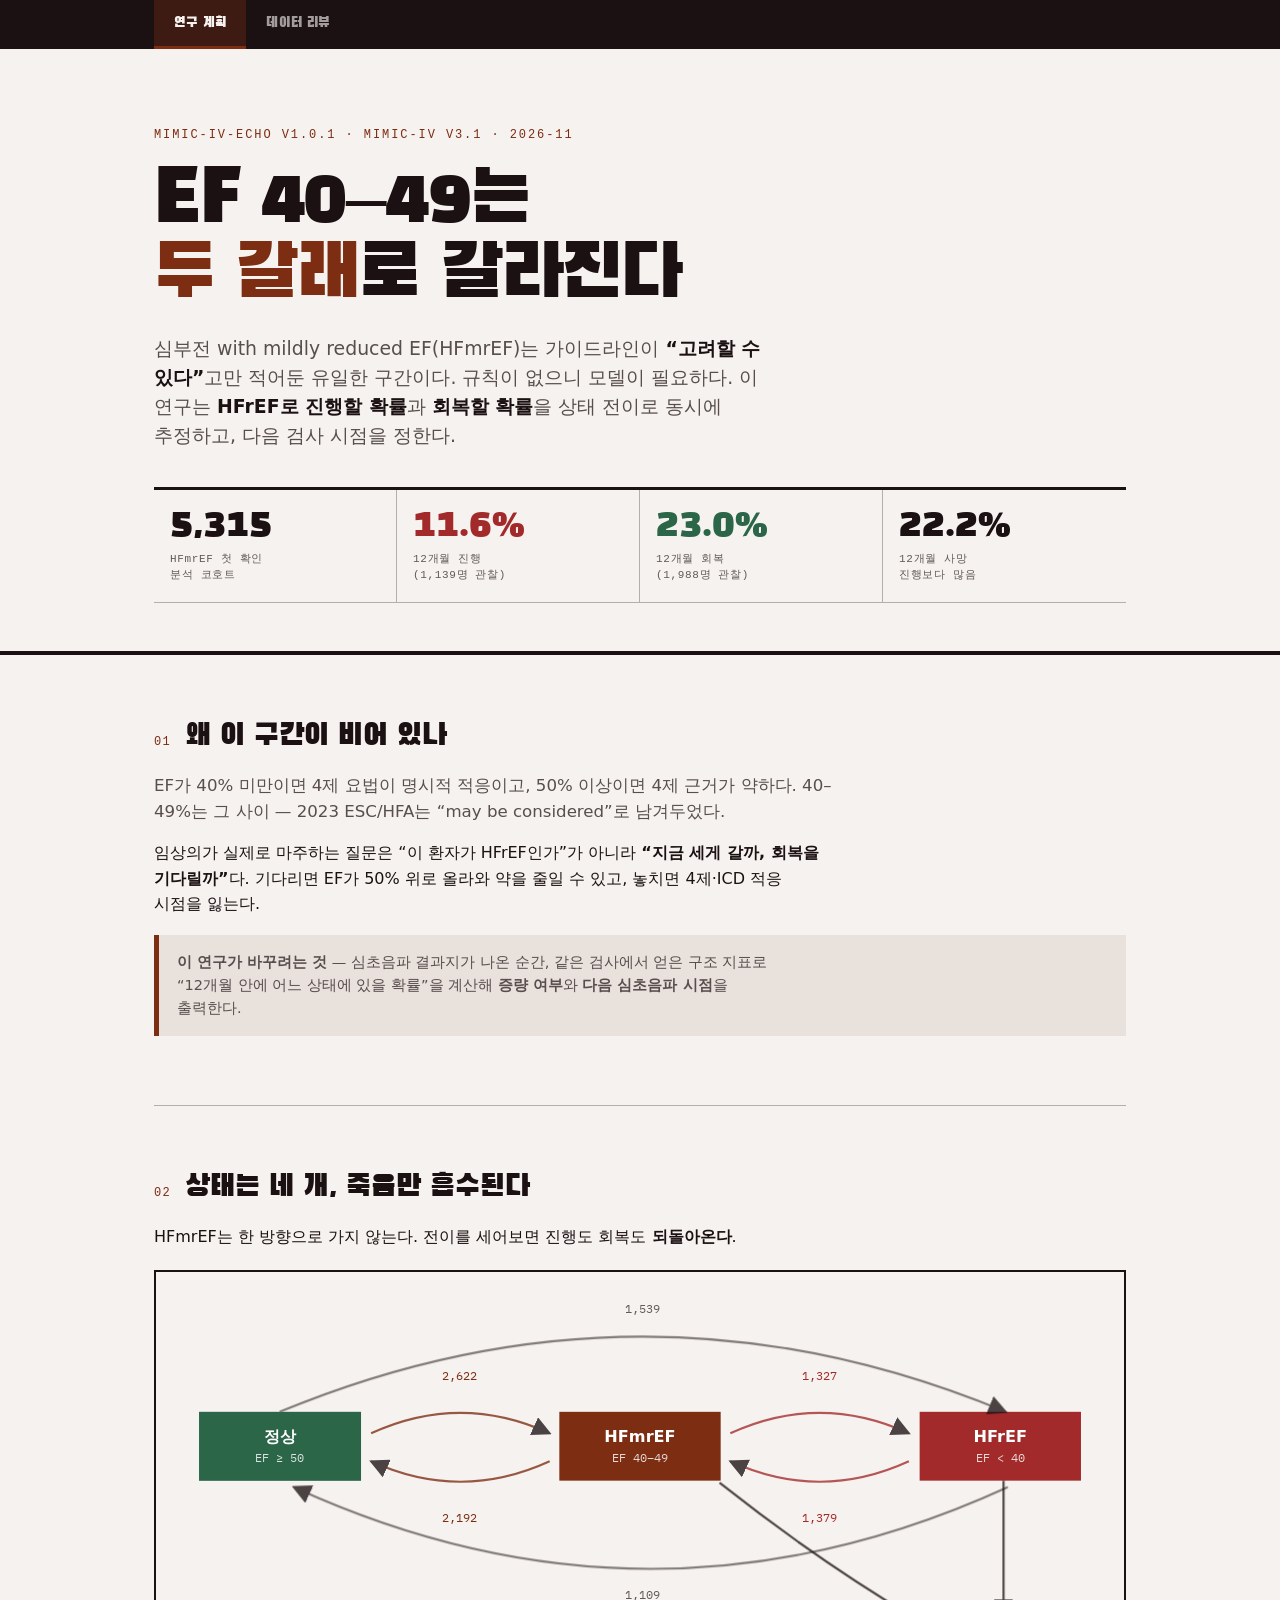
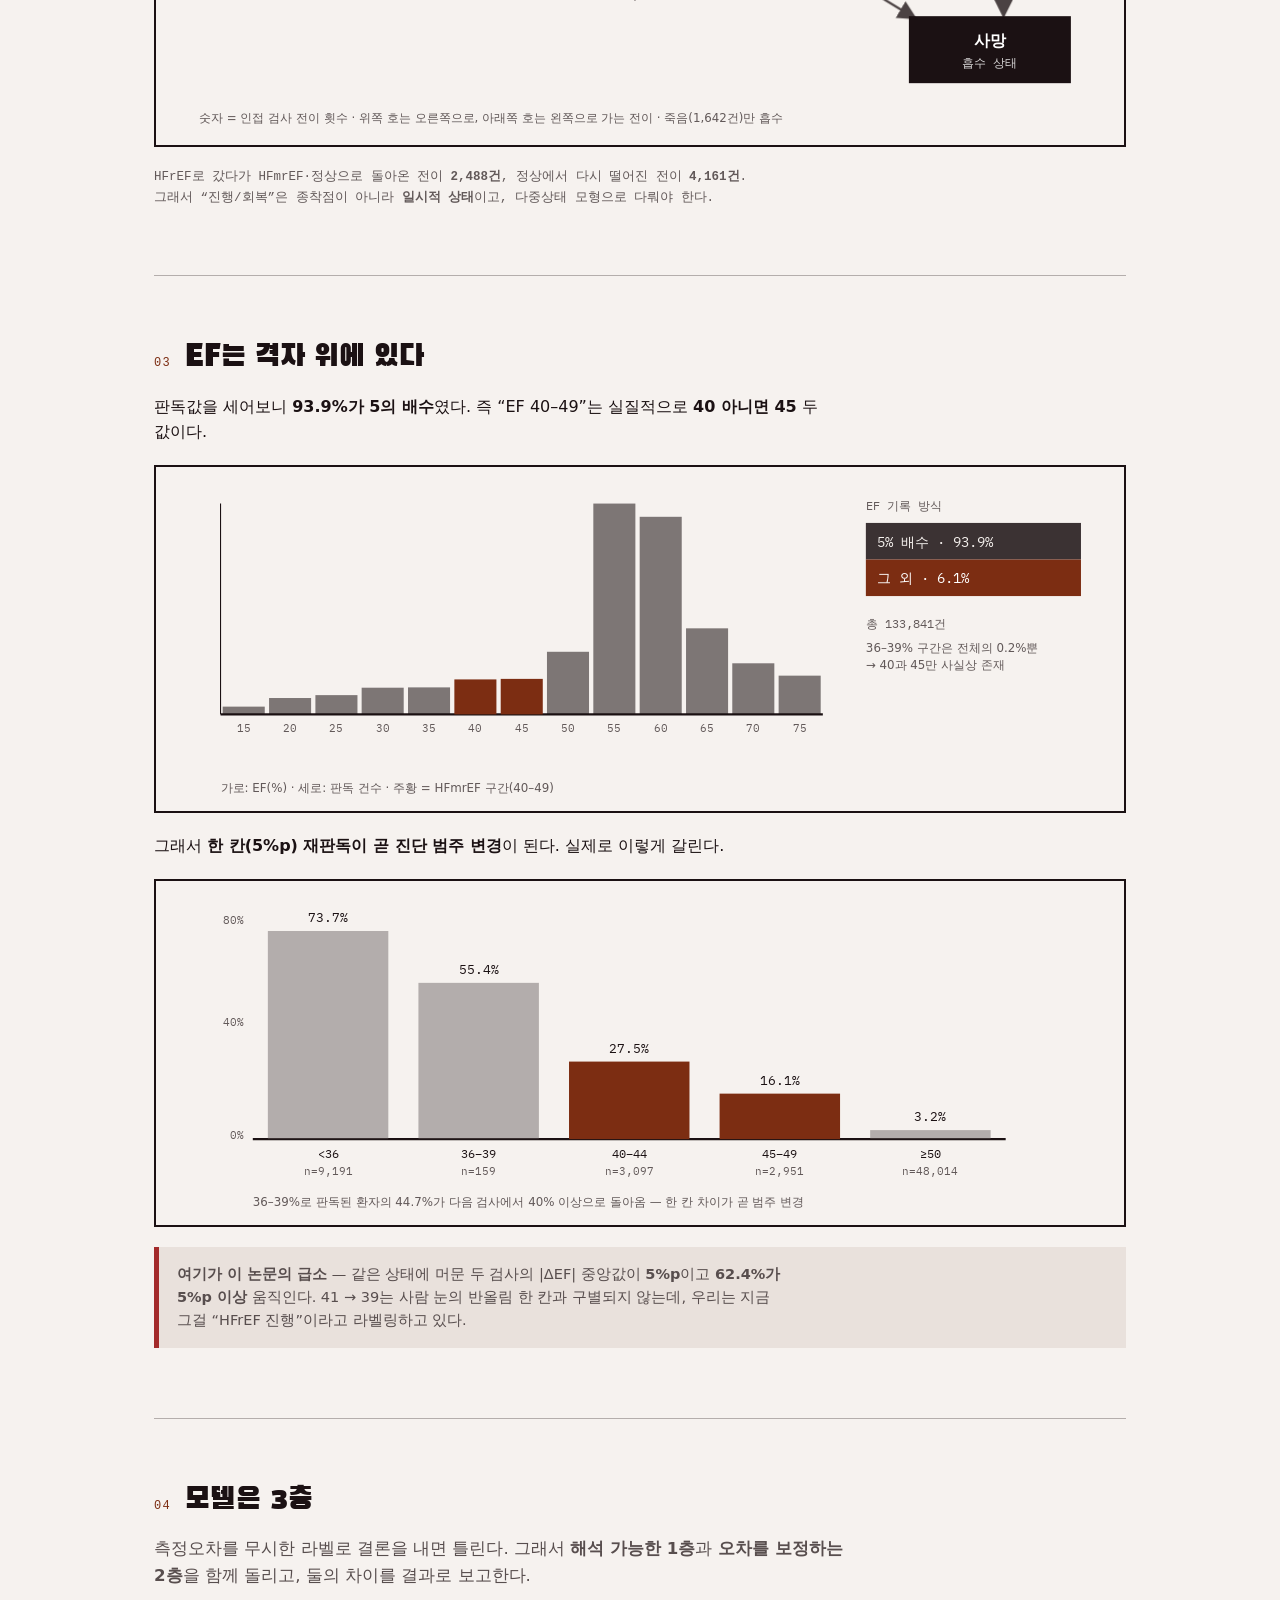
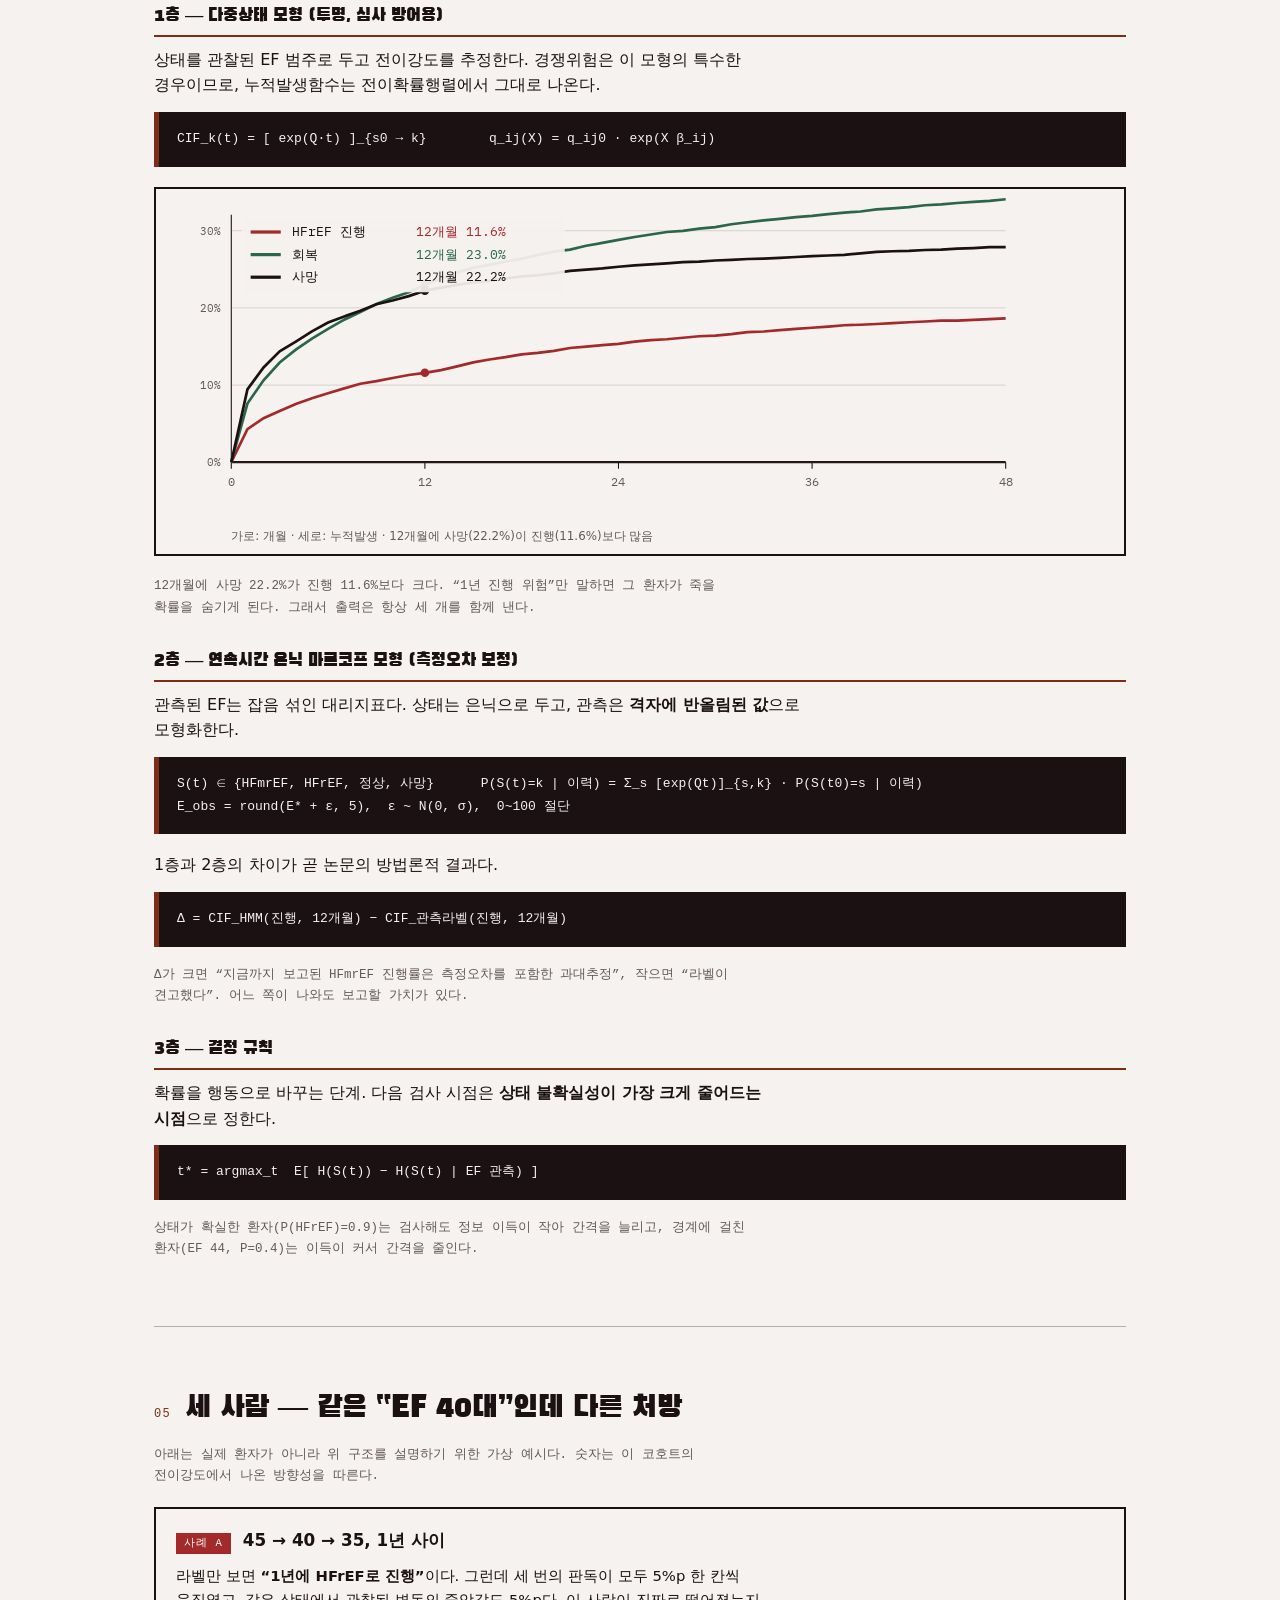
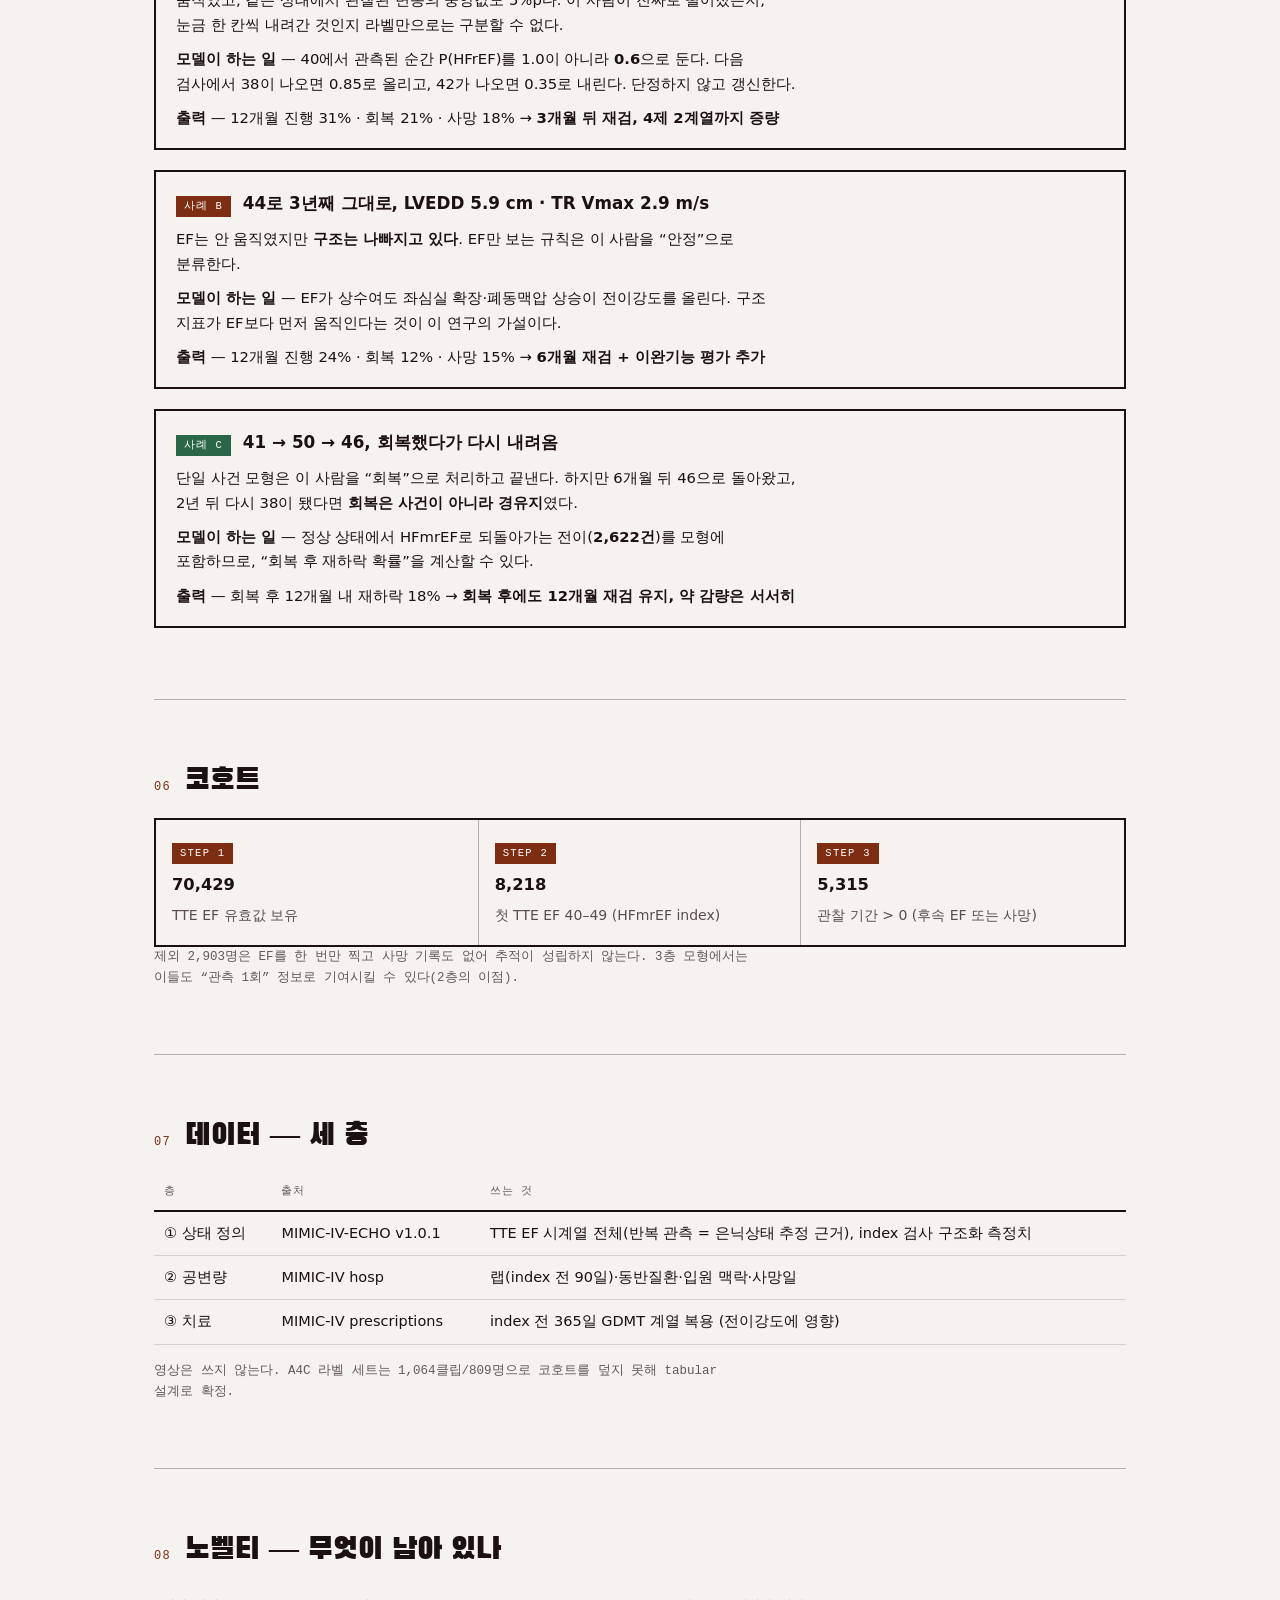
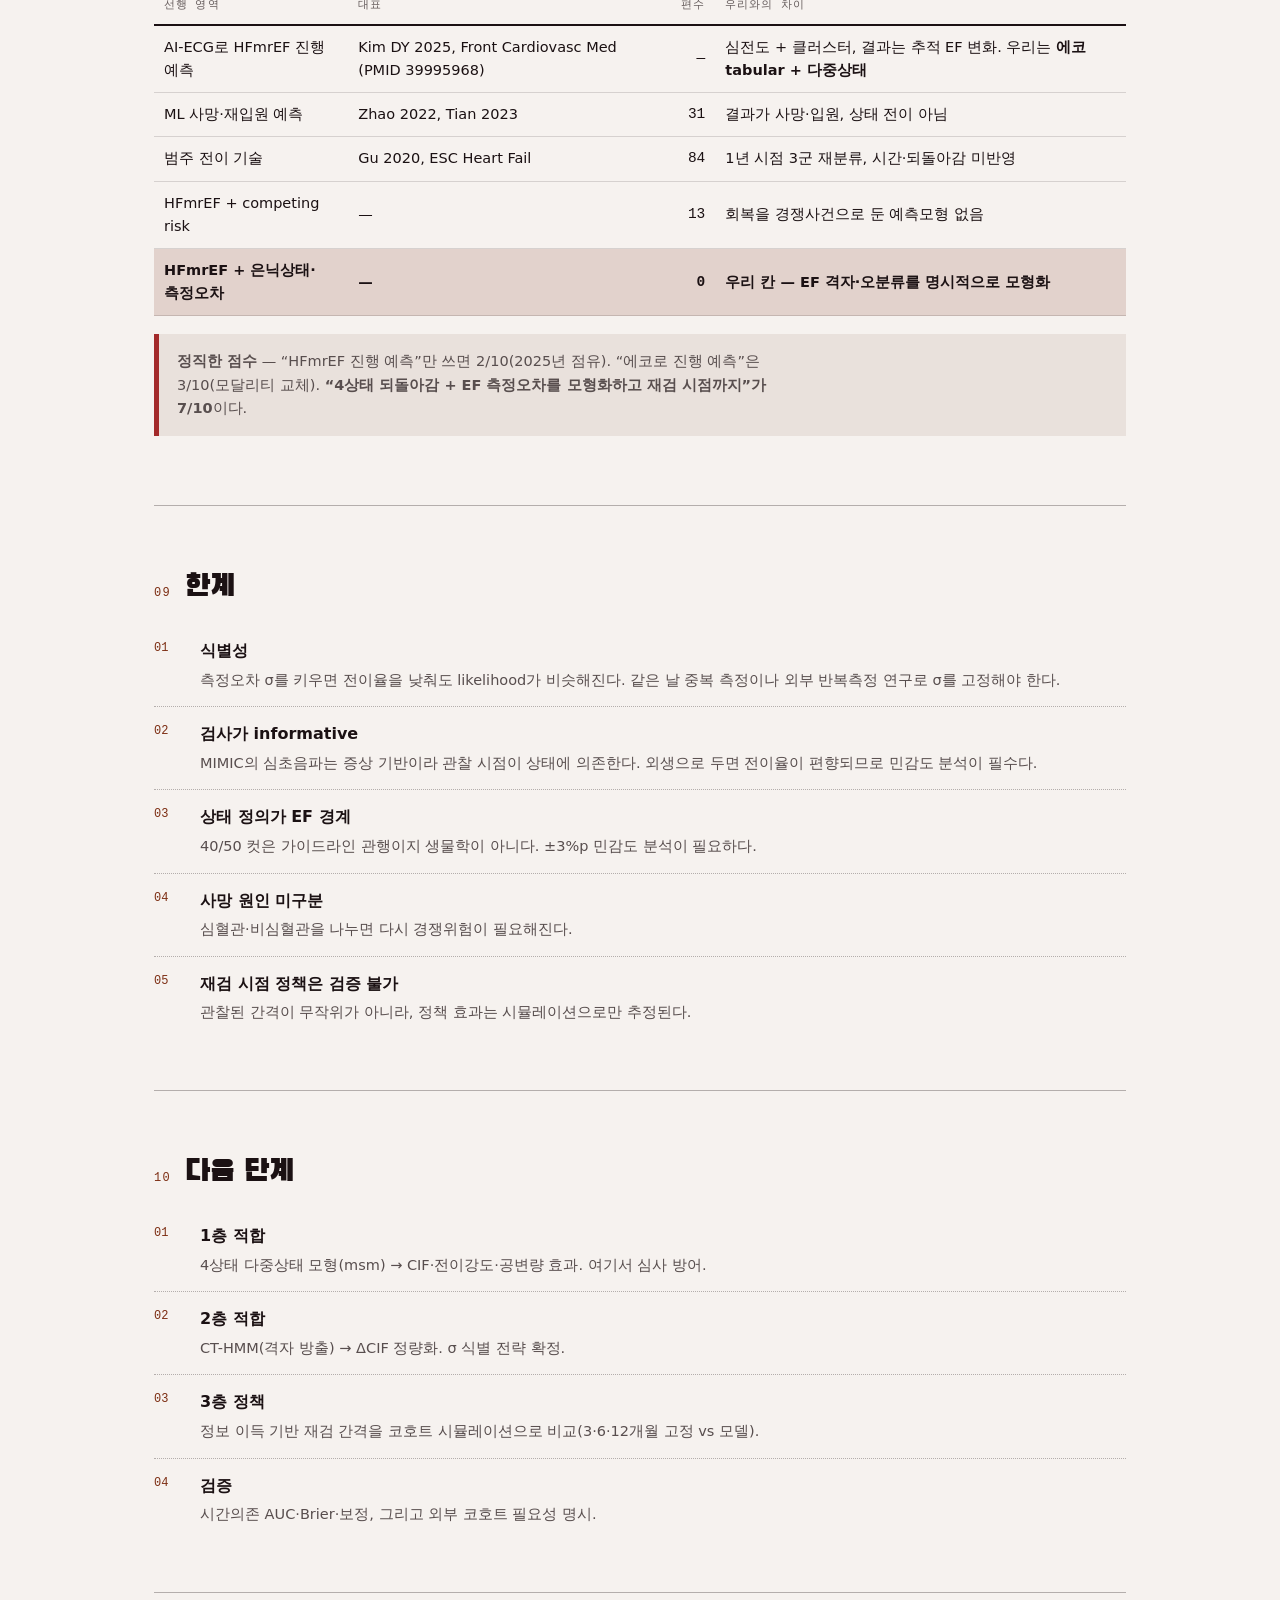
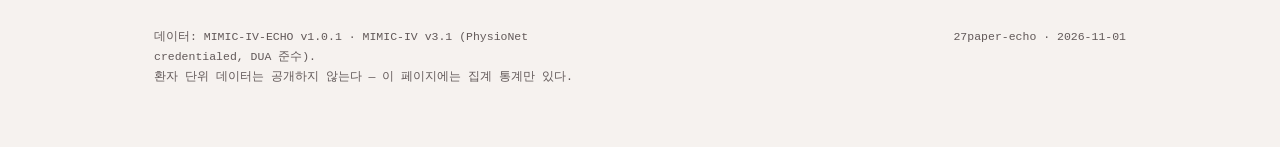
==== commit a6f57d50: "Refine transition diagram arrow routing Discord: https://discord.com/channels/1558830378104529049/15" ====
--- a/index.html
+++ b/index.html
@@ -66,7 +66,7 @@
 <section id="states">
   <h2><span class="n">02</span>상태는 네 개, 죽음만 흡수된다</h2>
   <p>HFmrEF는 한 방향으로 가지 않는다. 전이를 세어보면 진행도 회복도 <b>되돌아온다</b>.</p>
-  <div class="chart chart-wide"><svg viewBox="0 0 900 440" role="img" aria-label="4상태 전이도"><defs><marker id="a2" markerWidth="9" markerHeight="9" refX="8" refY="4.5" orient="auto"><path d="M0,0 L9,4.5 L0,9 z" fill="currentColor"/></marker></defs><rect x="40" y="130" width="150" height="64" style="fill:var(--color-positive)"/><text x="115.0" y="158" font-size="15" font-weight="700" fill="#fff" text-anchor="middle">정상</text><text x="115.0" y="177" font-family="IBM Plex Mono, monospace" font-size="11" fill="#fff" opacity=".82" text-anchor="middle">EF ≥ 50</text><rect x="375" y="130" width="150" height="64" style="fill:var(--color-accent)"/><text x="450.0" y="158" font-size="15" font-weight="700" fill="#fff" text-anchor="middle">HFmrEF</text><text x="450.0" y="177" font-family="IBM Plex Mono, monospace" font-size="11" fill="#fff" opacity=".82" text-anchor="middle">EF 40–49</text><rect x="710" y="130" width="150" height="64" style="fill:var(--color-negative)"/><text x="785.0" y="158" font-size="15" font-weight="700" fill="#fff" text-anchor="middle">HFrEF</text><text x="785.0" y="177" font-family="IBM Plex Mono, monospace" font-size="11" fill="#fff" opacity=".82" text-anchor="middle">EF < 40</text><rect x="700" y="320" width="150" height="62" style="fill:var(--color-text-1)"/><text x="775.0" y="348" font-size="15" font-weight="700" fill="#fff" text-anchor="middle">사망</text><text x="775.0" y="367" font-family="IBM Plex Mono, monospace" font-size="11" fill="#fff" opacity=".82" text-anchor="middle">흡수 상태</text><path d="M190 150 Q 282.5 108 375 150" fill="none" style="stroke:var(--color-accent)" stroke-width="2" marker-end="url(#a2)" opacity=".78"/><text x="282" y="100" font-family="IBM Plex Mono, monospace" font-size="11.5" style="fill:var(--color-accent)" text-anchor="middle">2,622</text><path d="M375 176 Q 282.5 218 190 176" fill="none" style="stroke:var(--color-accent)" stroke-width="2" marker-end="url(#a2)" opacity=".78"/><text x="282" y="232" font-family="IBM Plex Mono, monospace" font-size="11.5" style="fill:var(--color-accent)" text-anchor="middle">2,192</text><path d="M525 150 Q 617.5 108 710 150" fill="none" style="stroke:var(--color-negative)" stroke-width="2" marker-end="url(#a2)" opacity=".78"/><text x="617" y="100" font-family="IBM Plex Mono, monospace" font-size="11.5" style="fill:var(--color-negative)" text-anchor="middle">1,327</text><path d="M710 176 Q 617.5 218 525 176" fill="none" style="stroke:var(--color-negative)" stroke-width="2" marker-end="url(#a2)" opacity=".78"/><text x="617" y="232" font-family="IBM Plex Mono, monospace" font-size="11.5" style="fill:var(--color-negative)" text-anchor="middle">1,379</text><path d="M115 130 Q 452.5 -10 790 130" fill="none" style="stroke:var(--color-text-3)" stroke-width="2" marker-end="url(#a2)" opacity=".78"/><text x="452" y="38" font-family="IBM Plex Mono, monospace" font-size="11.5" style="fill:var(--color-text-3)" text-anchor="middle">1,539</text><path d="M800 194 Q 456.0 350 112 194" fill="none" style="stroke:var(--color-text-3)" stroke-width="2" marker-end="url(#a2)" opacity=".78"/><text x="452" y="300" font-family="IBM Plex Mono, monospace" font-size="11.5" style="fill:var(--color-text-3)" text-anchor="middle">1,109</text><path d="M505 194 Q 602.5 296 700 336" fill="none" style="stroke:var(--color-text-1)" stroke-width="2" marker-end="url(#a2)" opacity=".78"/><path d="M785 194 Q 785.0 257 785 320" fill="none" style="stroke:var(--color-text-1)" stroke-width="2" marker-end="url(#a2)" opacity=".78"/><text x="40" y="418" font-size="11" style="fill:var(--color-text-3)">숫자 = 인접 검사 전이 횟수 · 위쪽 호는 오른쪽으로, 아래쪽 호는 왼쪽으로 가는 전이 · 죽음(1,642건)만 흡수</text></svg></div>
+  <div class="chart chart-wide"><svg viewBox="0 0 900 440" role="img" aria-label="4상태 전이도"><defs><marker id="a2" markerWidth="9" markerHeight="9" refX="8" refY="4.5" orient="auto"><path d="M0,0 L9,4.5 L0,9 z" fill="currentColor"/></marker></defs><rect x="40" y="130" width="150" height="64" style="fill:var(--color-positive)"/><text x="115.0" y="158" font-size="15" font-weight="700" fill="#fff" text-anchor="middle">정상</text><text x="115.0" y="177" font-family="IBM Plex Mono, monospace" font-size="11" fill="#fff" opacity=".82" text-anchor="middle">EF ≥ 50</text><rect x="375" y="130" width="150" height="64" style="fill:var(--color-accent)"/><text x="450.0" y="158" font-size="15" font-weight="700" fill="#fff" text-anchor="middle">HFmrEF</text><text x="450.0" y="177" font-family="IBM Plex Mono, monospace" font-size="11" fill="#fff" opacity=".82" text-anchor="middle">EF 40–49</text><rect x="710" y="130" width="150" height="64" style="fill:var(--color-negative)"/><text x="785.0" y="158" font-size="15" font-weight="700" fill="#fff" text-anchor="middle">HFrEF</text><text x="785.0" y="177" font-family="IBM Plex Mono, monospace" font-size="11" fill="#fff" opacity=".82" text-anchor="middle">EF < 40</text><rect x="700" y="320" width="150" height="62" style="fill:var(--color-text-1)"/><text x="775.0" y="348" font-size="15" font-weight="700" fill="#fff" text-anchor="middle">사망</text><text x="775.0" y="367" font-family="IBM Plex Mono, monospace" font-size="11" fill="#fff" opacity=".82" text-anchor="middle">흡수 상태</text><path d="M200 150 Q 283.0 112 366 150" fill="none" style="stroke:var(--color-accent)" stroke-width="2" marker-end="url(#a2)" opacity=".78"/><text x="282" y="100" font-family="IBM Plex Mono, monospace" font-size="11.5" style="fill:var(--color-accent)" text-anchor="middle">2,622</text><path d="M366 176 Q 283.0 214 200 176" fill="none" style="stroke:var(--color-accent)" stroke-width="2" marker-end="url(#a2)" opacity=".78"/><text x="282" y="232" font-family="IBM Plex Mono, monospace" font-size="11.5" style="fill:var(--color-accent)" text-anchor="middle">2,192</text><path d="M534 150 Q 617.0 112 700 150" fill="none" style="stroke:var(--color-negative)" stroke-width="2" marker-end="url(#a2)" opacity=".78"/><text x="617" y="100" font-family="IBM Plex Mono, monospace" font-size="11.5" style="fill:var(--color-negative)" text-anchor="middle">1,327</text><path d="M700 176 Q 617.0 214 534 176" fill="none" style="stroke:var(--color-negative)" stroke-width="2" marker-end="url(#a2)" opacity=".78"/><text x="617" y="232" font-family="IBM Plex Mono, monospace" font-size="11.5" style="fill:var(--color-negative)" text-anchor="middle">1,379</text><path d="M115 130 Q 452.5 -10 790 130" fill="none" style="stroke:var(--color-text-3)" stroke-width="2" marker-end="url(#a2)" opacity=".78"/><text x="452" y="38" font-family="IBM Plex Mono, monospace" font-size="11.5" style="fill:var(--color-text-3)" text-anchor="middle">1,539</text><path d="M792 200 Q 460.0 352 128 200" fill="none" style="stroke:var(--color-text-3)" stroke-width="2" marker-end="url(#a2)" opacity=".78"/><text x="452" y="304" font-family="IBM Plex Mono, monospace" font-size="11.5" style="fill:var(--color-text-3)" text-anchor="middle">1,109</text><path d="M524 196 Q 615.0 268 706 322" fill="none" style="stroke:var(--color-text-1)" stroke-width="2" marker-end="url(#a2)" opacity=".78"/><path d="M788 194 Q 788.0 257 788 320" fill="none" style="stroke:var(--color-text-1)" stroke-width="2" marker-end="url(#a2)" opacity=".78"/><text x="40" y="418" font-size="11" style="fill:var(--color-text-3)">숫자 = 인접 검사 전이 횟수 · 위쪽 호는 오른쪽으로, 아래쪽 호는 왼쪽으로 가는 전이 · 죽음(1,642건)만 흡수</text></svg></div>
   <p class="note">HFrEF로 갔다가 HFmrEF·정상으로 돌아온 전이 <b>2,488건</b>,
   정상에서 다시 떨어진 전이 <b>4,161건</b>.
   그래서 “진행/회복”은 종착점이 아니라 <b>일시적 상태</b>이고, 다중상태 모형으로 다뤄야 한다.</p>
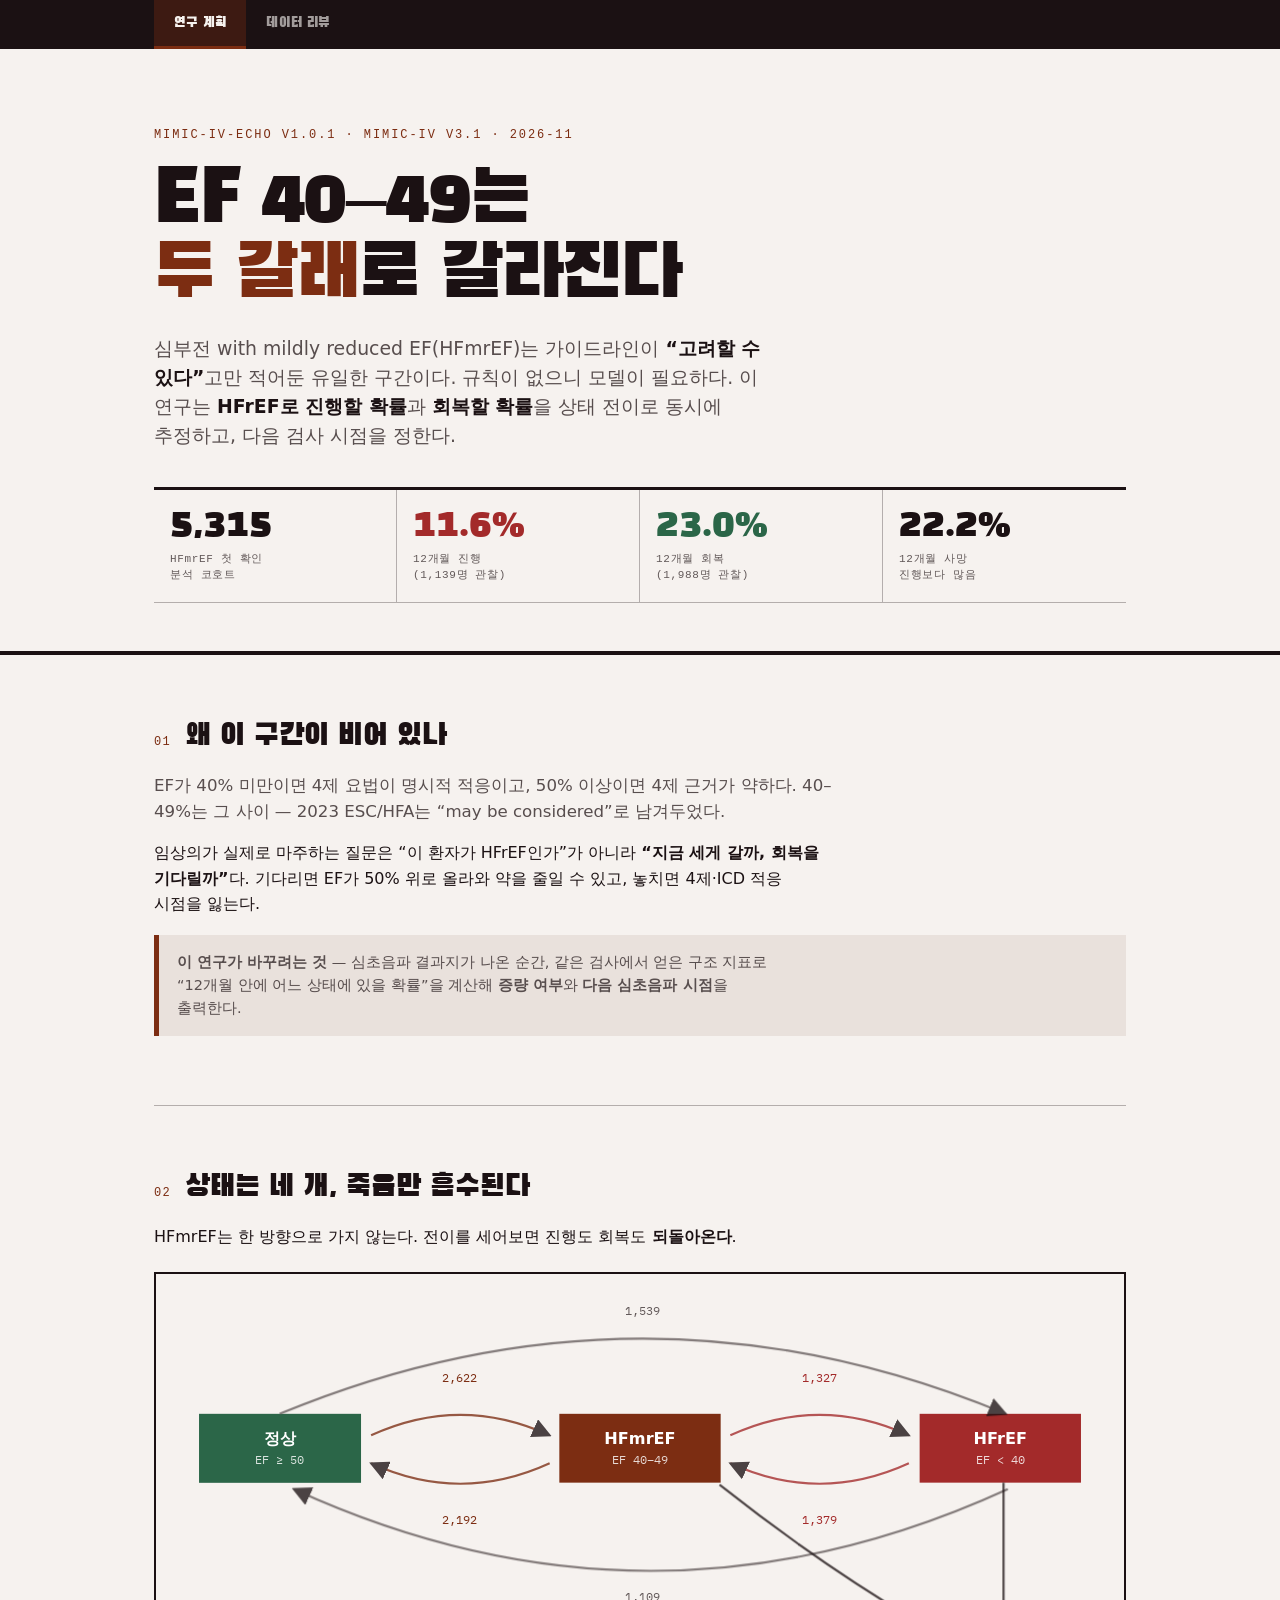
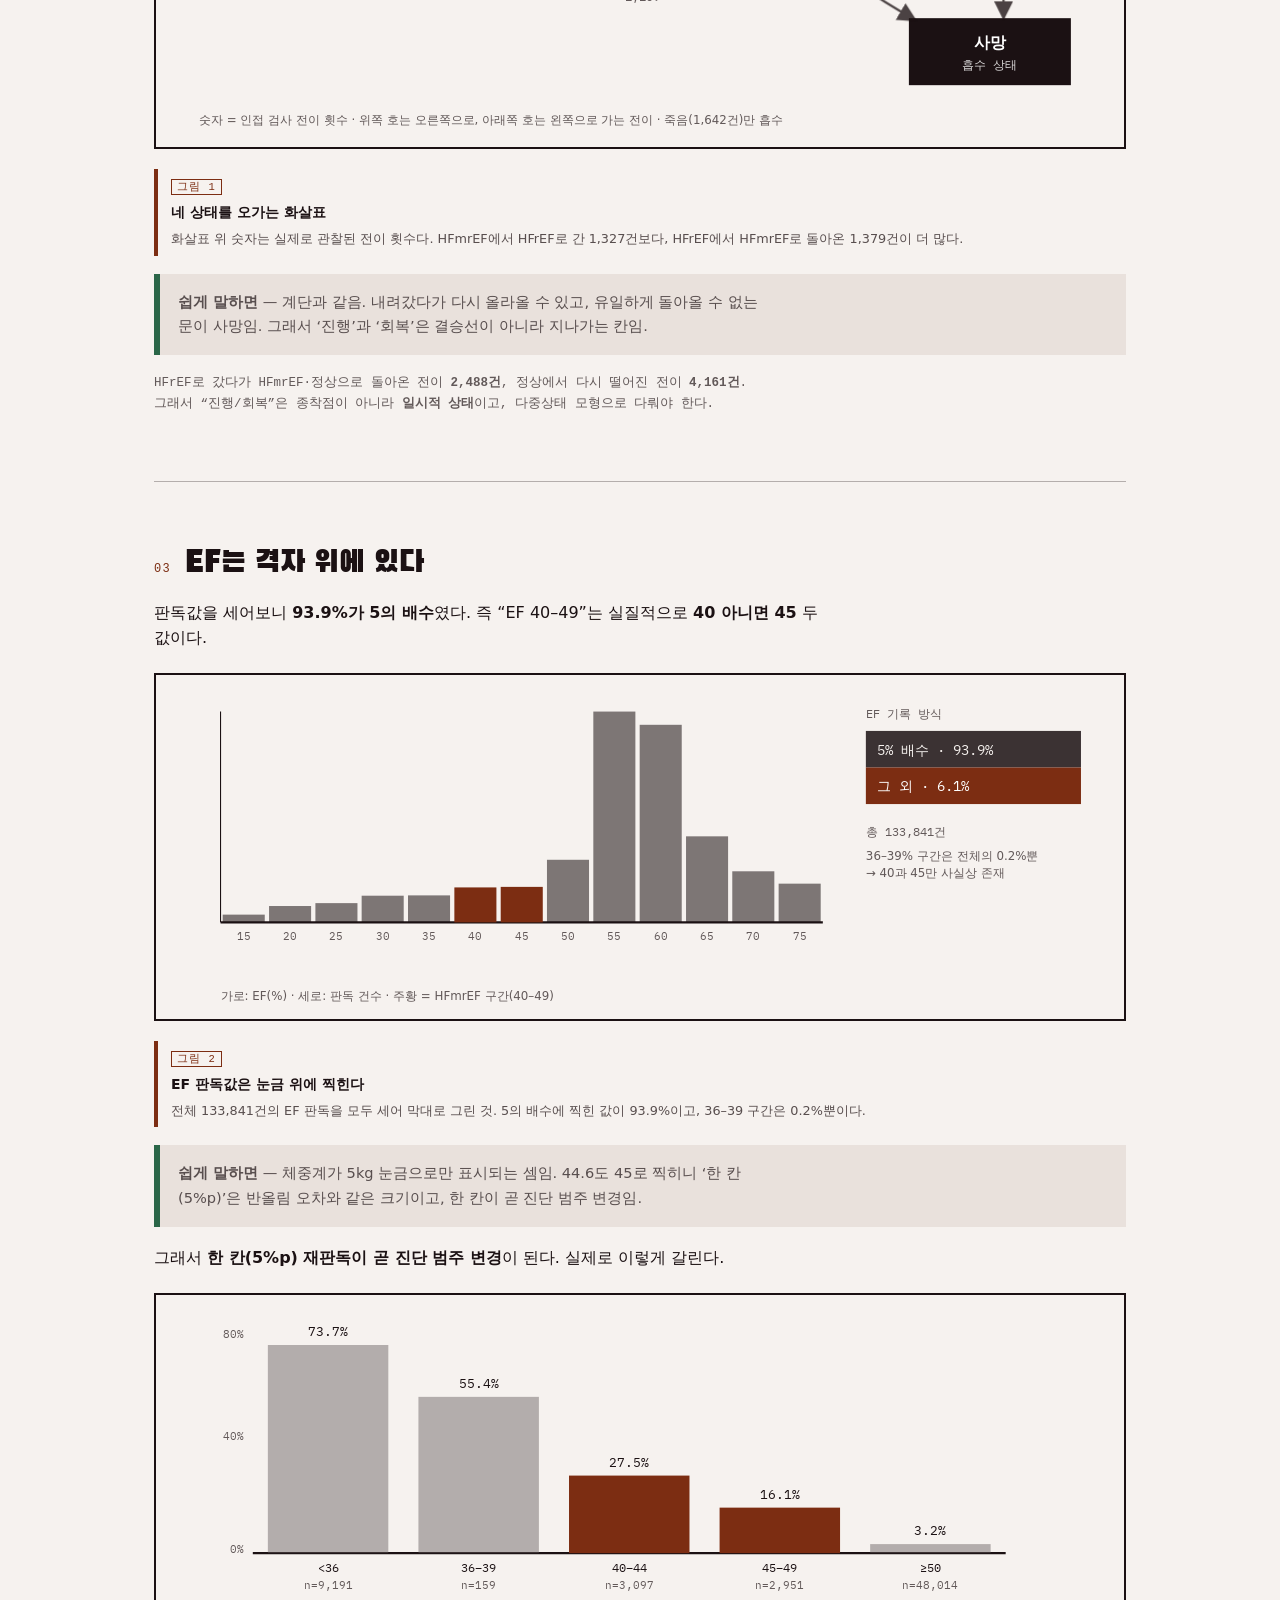
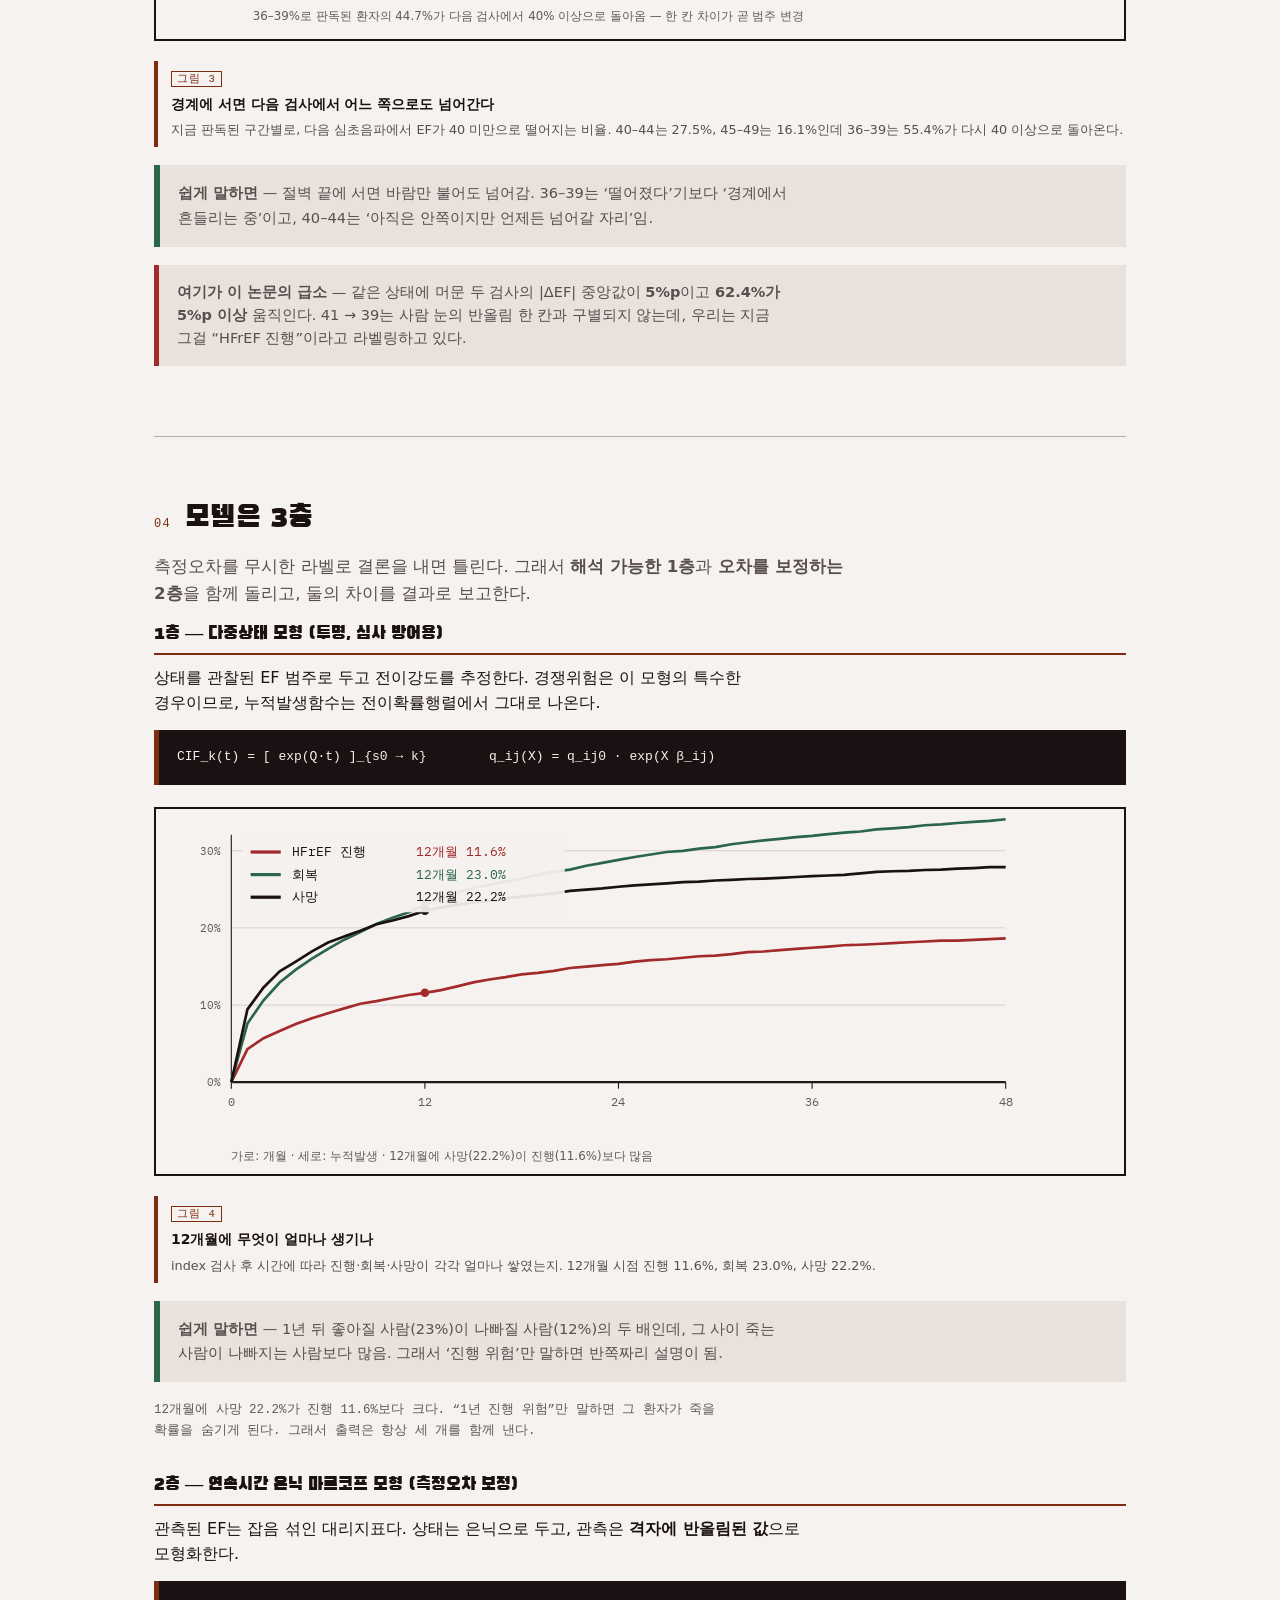
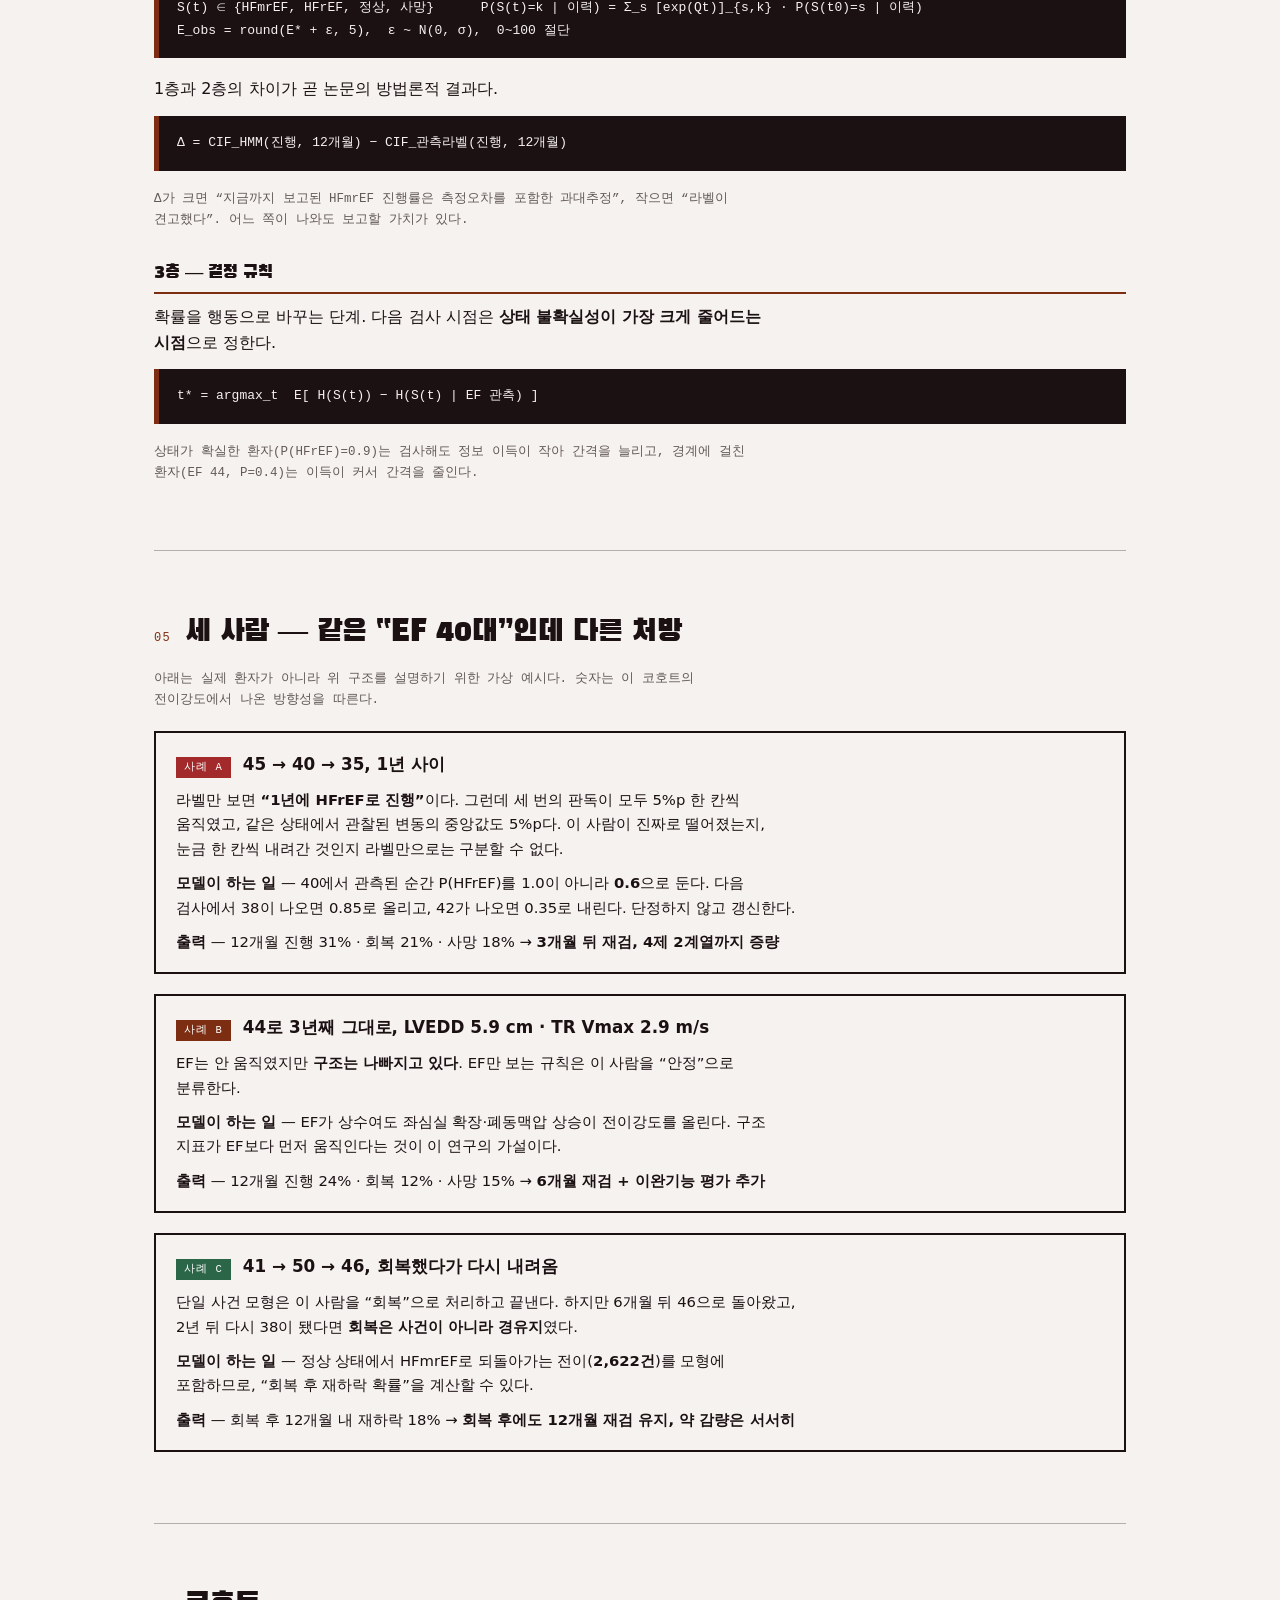
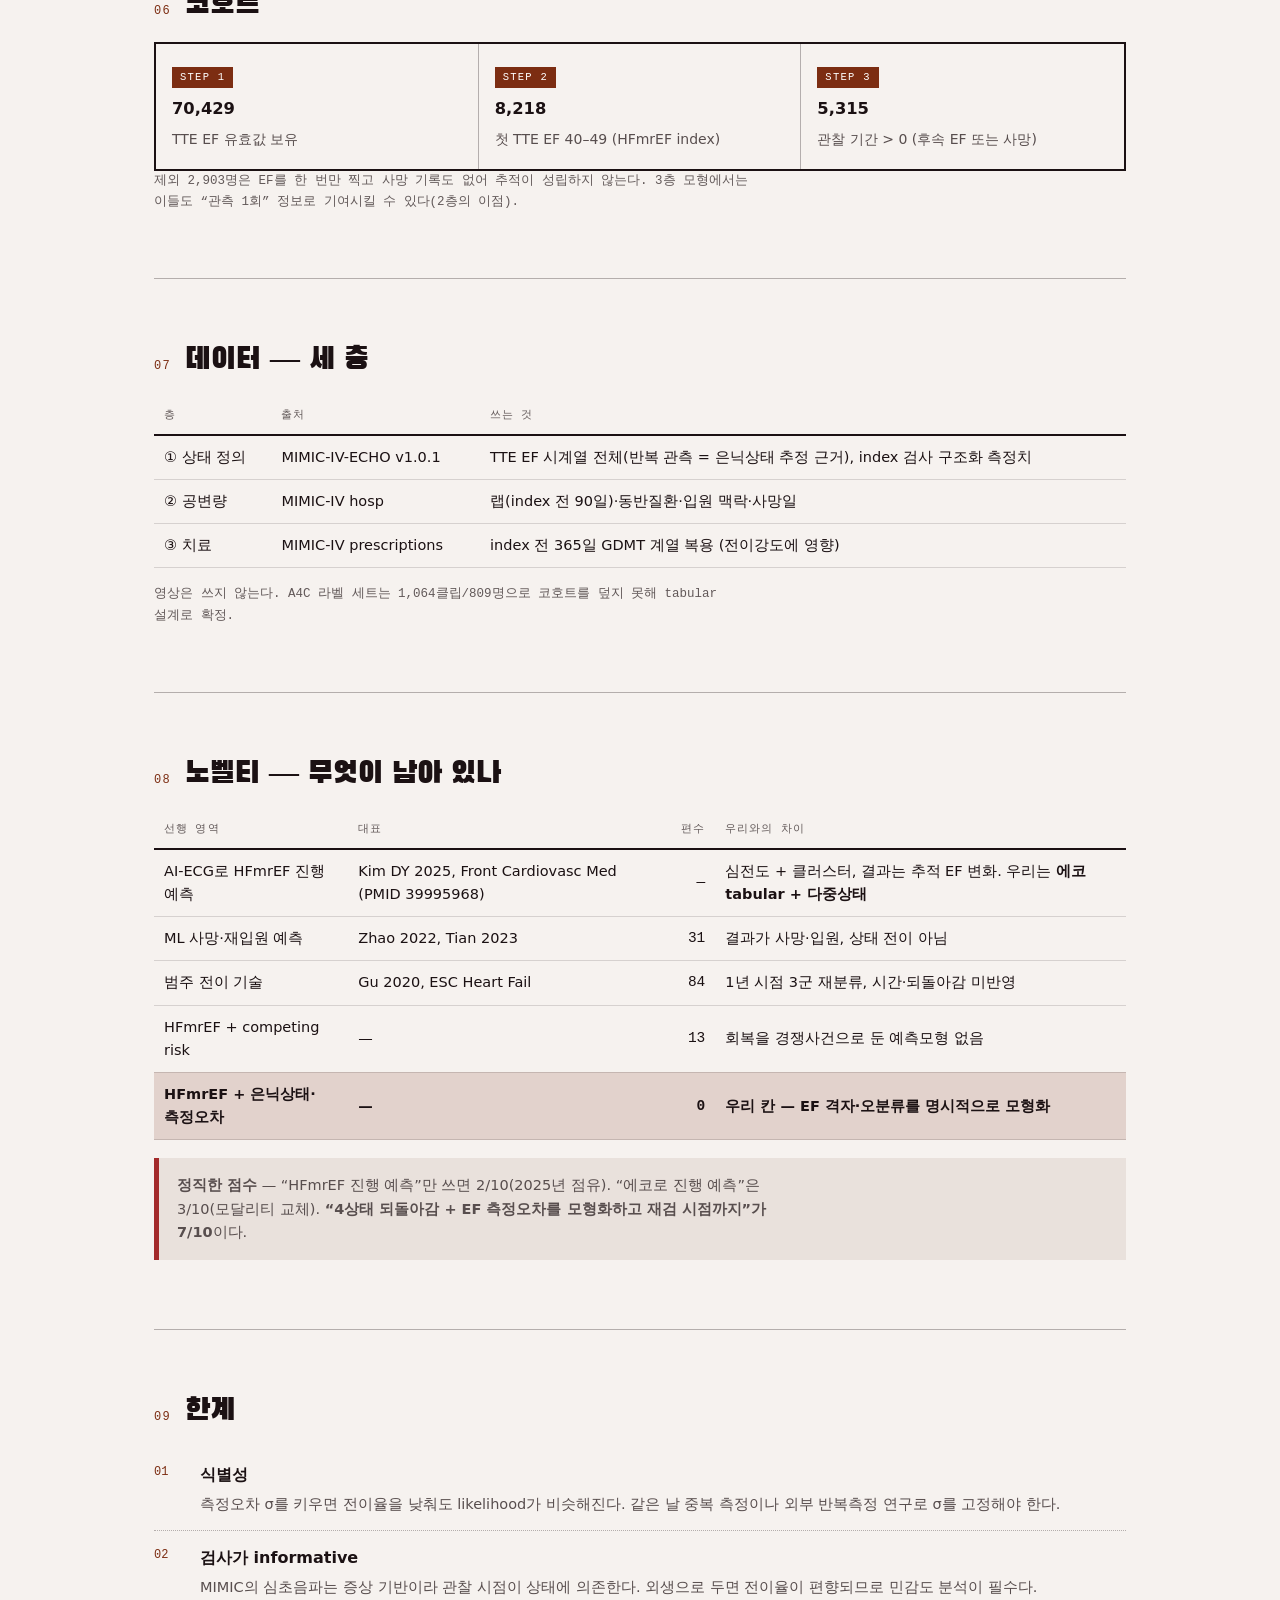
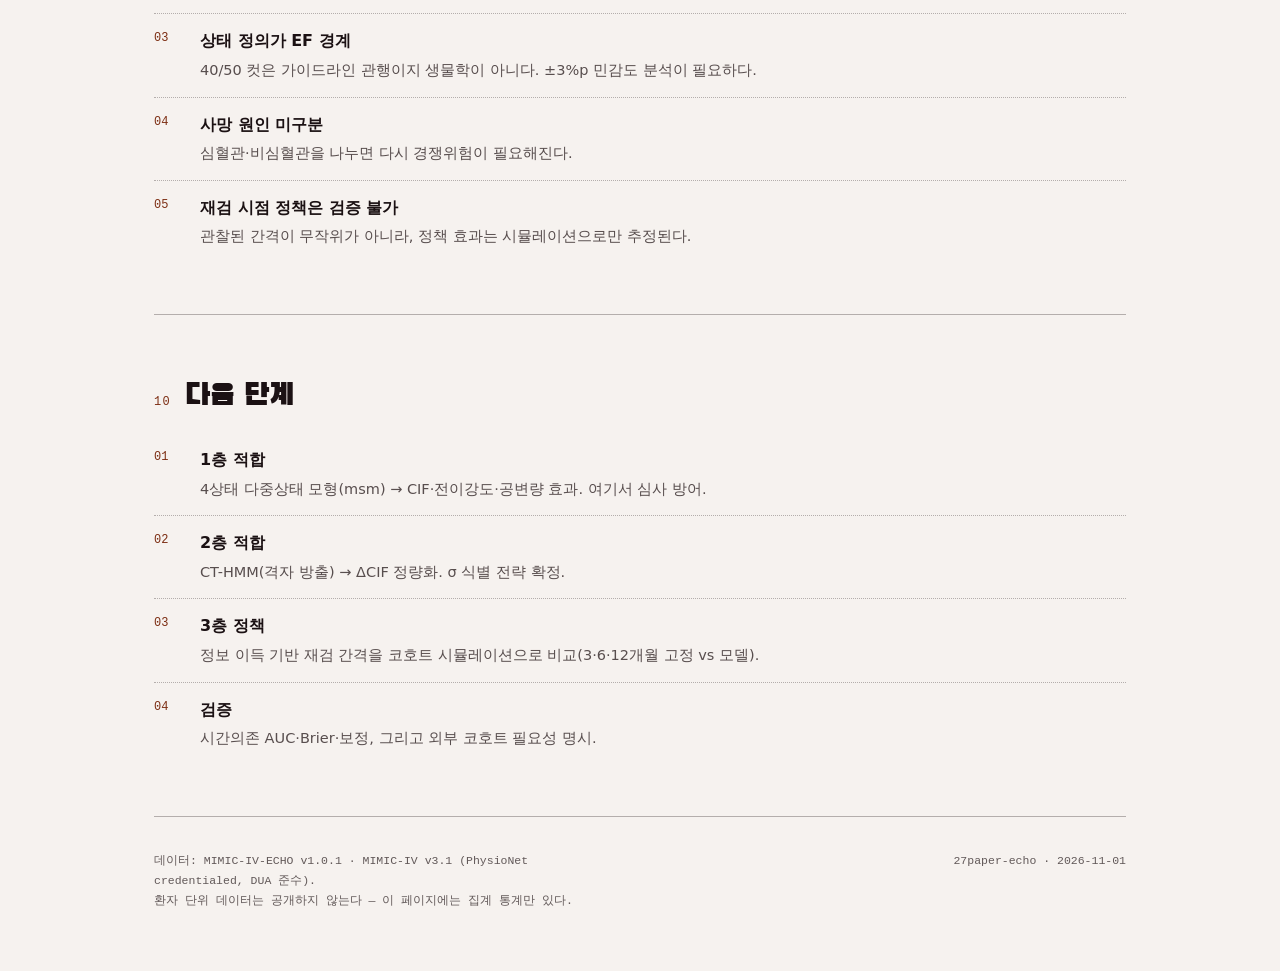
==== commit 06831bba: "Add figure captions and plain-language explanation per chart Discord: https://discord.com/channels/1" ====
--- a/index.html
+++ b/index.html
@@ -66,7 +66,11 @@
 <section id="states">
   <h2><span class="n">02</span>상태는 네 개, 죽음만 흡수된다</h2>
   <p>HFmrEF는 한 방향으로 가지 않는다. 전이를 세어보면 진행도 회복도 <b>되돌아온다</b>.</p>
+  <figure class="fig">
   <div class="chart chart-wide"><svg viewBox="0 0 900 440" role="img" aria-label="4상태 전이도"><defs><marker id="a2" markerWidth="9" markerHeight="9" refX="8" refY="4.5" orient="auto"><path d="M0,0 L9,4.5 L0,9 z" fill="currentColor"/></marker></defs><rect x="40" y="130" width="150" height="64" style="fill:var(--color-positive)"/><text x="115.0" y="158" font-size="15" font-weight="700" fill="#fff" text-anchor="middle">정상</text><text x="115.0" y="177" font-family="IBM Plex Mono, monospace" font-size="11" fill="#fff" opacity=".82" text-anchor="middle">EF ≥ 50</text><rect x="375" y="130" width="150" height="64" style="fill:var(--color-accent)"/><text x="450.0" y="158" font-size="15" font-weight="700" fill="#fff" text-anchor="middle">HFmrEF</text><text x="450.0" y="177" font-family="IBM Plex Mono, monospace" font-size="11" fill="#fff" opacity=".82" text-anchor="middle">EF 40–49</text><rect x="710" y="130" width="150" height="64" style="fill:var(--color-negative)"/><text x="785.0" y="158" font-size="15" font-weight="700" fill="#fff" text-anchor="middle">HFrEF</text><text x="785.0" y="177" font-family="IBM Plex Mono, monospace" font-size="11" fill="#fff" opacity=".82" text-anchor="middle">EF < 40</text><rect x="700" y="320" width="150" height="62" style="fill:var(--color-text-1)"/><text x="775.0" y="348" font-size="15" font-weight="700" fill="#fff" text-anchor="middle">사망</text><text x="775.0" y="367" font-family="IBM Plex Mono, monospace" font-size="11" fill="#fff" opacity=".82" text-anchor="middle">흡수 상태</text><path d="M200 150 Q 283.0 112 366 150" fill="none" style="stroke:var(--color-accent)" stroke-width="2" marker-end="url(#a2)" opacity=".78"/><text x="282" y="100" font-family="IBM Plex Mono, monospace" font-size="11.5" style="fill:var(--color-accent)" text-anchor="middle">2,622</text><path d="M366 176 Q 283.0 214 200 176" fill="none" style="stroke:var(--color-accent)" stroke-width="2" marker-end="url(#a2)" opacity=".78"/><text x="282" y="232" font-family="IBM Plex Mono, monospace" font-size="11.5" style="fill:var(--color-accent)" text-anchor="middle">2,192</text><path d="M534 150 Q 617.0 112 700 150" fill="none" style="stroke:var(--color-negative)" stroke-width="2" marker-end="url(#a2)" opacity=".78"/><text x="617" y="100" font-family="IBM Plex Mono, monospace" font-size="11.5" style="fill:var(--color-negative)" text-anchor="middle">1,327</text><path d="M700 176 Q 617.0 214 534 176" fill="none" style="stroke:var(--color-negative)" stroke-width="2" marker-end="url(#a2)" opacity=".78"/><text x="617" y="232" font-family="IBM Plex Mono, monospace" font-size="11.5" style="fill:var(--color-negative)" text-anchor="middle">1,379</text><path d="M115 130 Q 452.5 -10 790 130" fill="none" style="stroke:var(--color-text-3)" stroke-width="2" marker-end="url(#a2)" opacity=".78"/><text x="452" y="38" font-family="IBM Plex Mono, monospace" font-size="11.5" style="fill:var(--color-text-3)" text-anchor="middle">1,539</text><path d="M792 200 Q 460.0 352 128 200" fill="none" style="stroke:var(--color-text-3)" stroke-width="2" marker-end="url(#a2)" opacity=".78"/><text x="452" y="304" font-family="IBM Plex Mono, monospace" font-size="11.5" style="fill:var(--color-text-3)" text-anchor="middle">1,109</text><path d="M524 196 Q 615.0 268 706 322" fill="none" style="stroke:var(--color-text-1)" stroke-width="2" marker-end="url(#a2)" opacity=".78"/><path d="M788 194 Q 788.0 257 788 320" fill="none" style="stroke:var(--color-text-1)" stroke-width="2" marker-end="url(#a2)" opacity=".78"/><text x="40" y="418" font-size="11" style="fill:var(--color-text-3)">숫자 = 인접 검사 전이 횟수 · 위쪽 호는 오른쪽으로, 아래쪽 호는 왼쪽으로 가는 전이 · 죽음(1,642건)만 흡수</text></svg></div>
+  <figcaption><span class="fno">그림 1</span><b>네 상태를 오가는 화살표</b><span class="cap">화살표 위 숫자는 실제로 관찰된 전이 횟수다. HFmrEF에서 HFrEF로 간 1,327건보다, HFrEF에서 HFmrEF로 돌아온 1,379건이 더 많다.</span></figcaption>
+</figure>
+<div class="box plain"><p><b>쉽게 말하면</b> — 계단과 같음. 내려갔다가 다시 올라올 수 있고, 유일하게 돌아올 수 없는 문이 사망임. 그래서 ‘진행’과 ‘회복’은 결승선이 아니라 지나가는 칸임.</p></div>
   <p class="note">HFrEF로 갔다가 HFmrEF·정상으로 돌아온 전이 <b>2,488건</b>,
   정상에서 다시 떨어진 전이 <b>4,161건</b>.
   그래서 “진행/회복”은 종착점이 아니라 <b>일시적 상태</b>이고, 다중상태 모형으로 다뤄야 한다.</p>
@@ -75,9 +79,19 @@
 <section id="grid">
   <h2><span class="n">03</span>EF는 격자 위에 있다</h2>
   <p>판독값을 세어보니 <b>93.9%가 5의 배수</b>였다. 즉 “EF 40–49”는 실질적으로 <b>40 아니면 45</b> 두 값이다.</p>
+  <figure class="fig">
   <div class="chart chart-wide"><svg viewBox="0 0 900 320" role="img" aria-label="EF 판독값 분포: 5% 배수가 93.9%"><line x1="60" y1="230" x2="620" y2="230" style="stroke:var(--color-text-1)" stroke-width="2"/><line x1="60" y1="34" x2="60" y2="230" style="stroke:var(--color-text-1)" stroke-width="1"/><rect x="62.0" y="222.8" width="39.1" height="7.2" style="fill:var(--color-text-1)" opacity="0.55"/><text x="81.5" y="246" font-family="IBM Plex Mono, monospace" font-size="10" style="fill:var(--color-text-3)" text-anchor="middle">15</text><rect x="105.1" y="214.8" width="39.1" height="15.2" style="fill:var(--color-text-1)" opacity="0.55"/><text x="124.6" y="246" font-family="IBM Plex Mono, monospace" font-size="10" style="fill:var(--color-text-3)" text-anchor="middle">20</text><rect x="148.2" y="212.1" width="39.1" height="17.9" style="fill:var(--color-text-1)" opacity="0.55"/><text x="167.7" y="246" font-family="IBM Plex Mono, monospace" font-size="10" style="fill:var(--color-text-3)" text-anchor="middle">25</text><rect x="191.2" y="205.2" width="39.1" height="24.8" style="fill:var(--color-text-1)" opacity="0.55"/><text x="210.8" y="246" font-family="IBM Plex Mono, monospace" font-size="10" style="fill:var(--color-text-3)" text-anchor="middle">30</text><rect x="234.3" y="204.9" width="39.1" height="25.1" style="fill:var(--color-text-1)" opacity="0.55"/><text x="253.8" y="246" font-family="IBM Plex Mono, monospace" font-size="10" style="fill:var(--color-text-3)" text-anchor="middle">35</text><rect x="277.4" y="197.5" width="39.1" height="32.5" style="fill:var(--color-accent)" opacity="1"/><text x="296.9" y="246" font-family="IBM Plex Mono, monospace" font-size="10" style="fill:var(--color-text-3)" text-anchor="middle">40</text><rect x="320.5" y="197.0" width="39.1" height="33.0" style="fill:var(--color-accent)" opacity="1"/><text x="340.0" y="246" font-family="IBM Plex Mono, monospace" font-size="10" style="fill:var(--color-text-3)" text-anchor="middle">45</text><rect x="363.5" y="171.8" width="39.1" height="58.2" style="fill:var(--color-text-1)" opacity="0.55"/><text x="383.1" y="246" font-family="IBM Plex Mono, monospace" font-size="10" style="fill:var(--color-text-3)" text-anchor="middle">50</text><rect x="406.6" y="34.0" width="39.1" height="196.0" style="fill:var(--color-text-1)" opacity="0.55"/><text x="426.2" y="246" font-family="IBM Plex Mono, monospace" font-size="10" style="fill:var(--color-text-3)" text-anchor="middle">55</text><rect x="449.7" y="46.3" width="39.1" height="183.7" style="fill:var(--color-text-1)" opacity="0.55"/><text x="469.2" y="246" font-family="IBM Plex Mono, monospace" font-size="10" style="fill:var(--color-text-3)" text-anchor="middle">60</text><rect x="492.8" y="150.0" width="39.1" height="80.0" style="fill:var(--color-text-1)" opacity="0.55"/><text x="512.3" y="246" font-family="IBM Plex Mono, monospace" font-size="10" style="fill:var(--color-text-3)" text-anchor="middle">65</text><rect x="535.8" y="182.5" width="39.1" height="47.5" style="fill:var(--color-text-1)" opacity="0.55"/><text x="555.4" y="246" font-family="IBM Plex Mono, monospace" font-size="10" style="fill:var(--color-text-3)" text-anchor="middle">70</text><rect x="578.9" y="194.0" width="39.1" height="36.0" style="fill:var(--color-text-1)" opacity="0.55"/><text x="598.5" y="246" font-family="IBM Plex Mono, monospace" font-size="10" style="fill:var(--color-text-3)" text-anchor="middle">75</text><rect x="660" y="52" width="200" height="34" style="fill:var(--color-text-1)" opacity=".85"/><rect x="660" y="86" width="200" height="34" style="fill:var(--color-accent)"/><text x="660" y="40" font-family="IBM Plex Mono, monospace" font-size="11" style="fill:var(--color-text-3)">EF 기록 방식</text><text x="670" y="74" font-family="IBM Plex Mono, monospace" font-size="13" style="fill:var(--color-text-on-inverse)">5% 배수 · 93.9%</text><text x="670" y="108" font-family="IBM Plex Mono, monospace" font-size="13" style="fill:#fff">그 외 · 6.1%</text><text x="660" y="150" font-family="IBM Plex Mono, monospace" font-size="11" style="fill:var(--color-text-3)">총 133,841건</text><text x="660" y="172" font-size="11" style="fill:var(--color-text-3)">36–39% 구간은 전체의 0.2%뿐</text><text x="660" y="188" font-size="11" style="fill:var(--color-text-3)">→ 40과 45만 사실상 존재</text><text x="60" y="302" font-size="11" style="fill:var(--color-text-3)">가로: EF(%) · 세로: 판독 건수 · 주황 = HFmrEF 구간(40–49)</text></svg></div>
+  <figcaption><span class="fno">그림 2</span><b>EF 판독값은 눈금 위에 찍힌다</b><span class="cap">전체 133,841건의 EF 판독을 모두 세어 막대로 그린 것. 5의 배수에 찍힌 값이 93.9%이고, 36–39 구간은 0.2%뿐이다.</span></figcaption>
+</figure>
+<div class="box plain"><p><b>쉽게 말하면</b> — 체중계가 5kg 눈금으로만 표시되는 셈임. 44.6도 45로 찍히니 ‘한 칸(5%p)’은 반올림 오차와 같은 크기이고, 한 칸이 곧 진단 범주 변경임.</p></div>
+
   <p>그래서 <b>한 칸(5%p) 재판독이 곧 진단 범주 변경</b>이 된다. 실제로 이렇게 갈린다.</p>
+  <figure class="fig">
   <div class="chart chart-wide"><svg viewBox="0 0 900 320" role="img" aria-label="판독 구간별 다음 검사에서 EF 40 미만이 되는 비율"><line x1="90" y1="240" x2="790" y2="240" style="stroke:var(--color-text-1)" stroke-width="2"/><text x="82" y="40" font-family="IBM Plex Mono, monospace" font-size="10" style="fill:var(--color-text-3)" text-anchor="end">80%</text><text x="82" y="135.0" font-family="IBM Plex Mono, monospace" font-size="10" style="fill:var(--color-text-3)" text-anchor="end">40%</text><text x="82" y="240" font-family="IBM Plex Mono, monospace" font-size="10" style="fill:var(--color-text-3)" text-anchor="end">0%</text><rect x="104.0" y="46.5" width="112.0" height="193.5" style="fill:var(--color-text-3)" opacity="0.45"/><text x="160.0" y="38.5" font-family="IBM Plex Mono, monospace" font-size="12" style="fill:var(--color-text-1)" text-anchor="middle">73.7%</text><text x="160.0" y="258" font-family="IBM Plex Mono, monospace" font-size="11" style="fill:var(--color-text-1)" text-anchor="middle"><36</text><text x="160.0" y="273" font-family="IBM Plex Mono, monospace" font-size="10" style="fill:var(--color-text-3)" text-anchor="middle">n=9,191</text><rect x="244.0" y="94.7" width="112.0" height="145.3" style="fill:var(--color-text-3)" opacity="0.45"/><text x="300.0" y="86.7" font-family="IBM Plex Mono, monospace" font-size="12" style="fill:var(--color-text-1)" text-anchor="middle">55.4%</text><text x="300.0" y="258" font-family="IBM Plex Mono, monospace" font-size="11" style="fill:var(--color-text-1)" text-anchor="middle">36–39</text><text x="300.0" y="273" font-family="IBM Plex Mono, monospace" font-size="10" style="fill:var(--color-text-3)" text-anchor="middle">n=159</text><rect x="384.0" y="167.9" width="112.0" height="72.1" style="fill:var(--color-accent)" opacity="1"/><text x="440.0" y="159.9" font-family="IBM Plex Mono, monospace" font-size="12" style="fill:var(--color-text-1)" text-anchor="middle">27.5%</text><text x="440.0" y="258" font-family="IBM Plex Mono, monospace" font-size="11" style="fill:var(--color-text-1)" text-anchor="middle">40–44</text><text x="440.0" y="273" font-family="IBM Plex Mono, monospace" font-size="10" style="fill:var(--color-text-3)" text-anchor="middle">n=3,097</text><rect x="524.0" y="197.7" width="112.0" height="42.3" style="fill:var(--color-accent)" opacity="1"/><text x="580.0" y="189.7" font-family="IBM Plex Mono, monospace" font-size="12" style="fill:var(--color-text-1)" text-anchor="middle">16.1%</text><text x="580.0" y="258" font-family="IBM Plex Mono, monospace" font-size="11" style="fill:var(--color-text-1)" text-anchor="middle">45–49</text><text x="580.0" y="273" font-family="IBM Plex Mono, monospace" font-size="10" style="fill:var(--color-text-3)" text-anchor="middle">n=2,951</text><rect x="664.0" y="231.6" width="112.0" height="8.4" style="fill:var(--color-text-3)" opacity="0.45"/><text x="720.0" y="223.6" font-family="IBM Plex Mono, monospace" font-size="12" style="fill:var(--color-text-1)" text-anchor="middle">3.2%</text><text x="720.0" y="258" font-family="IBM Plex Mono, monospace" font-size="11" style="fill:var(--color-text-1)" text-anchor="middle">≥50</text><text x="720.0" y="273" font-family="IBM Plex Mono, monospace" font-size="10" style="fill:var(--color-text-3)" text-anchor="middle">n=48,014</text><text x="90" y="302" font-size="11" style="fill:var(--color-text-3)">36–39%로 판독된 환자의 44.7%가 다음 검사에서 40% 이상으로 돌아옴 — 한 칸 차이가 곧 범주 변경</text></svg></div>
+  <figcaption><span class="fno">그림 3</span><b>경계에 서면 다음 검사에서 어느 쪽으로도 넘어간다</b><span class="cap">지금 판독된 구간별로, 다음 심초음파에서 EF가 40 미만으로 떨어지는 비율. 40–44는 27.5%, 45–49는 16.1%인데 36–39는 55.4%가 다시 40 이상으로 돌아온다.</span></figcaption>
+</figure>
+<div class="box plain"><p><b>쉽게 말하면</b> — 절벽 끝에 서면 바람만 불어도 넘어감. 36–39는 ‘떨어졌다’기보다 ‘경계에서 흔들리는 중’이고, 40–44는 ‘아직은 안쪽이지만 언제든 넘어갈 자리’임.</p></div>
+
   <div class="box warn">
     <p><b>여기가 이 논문의 급소</b> — 같은 상태에 머문 두 검사의 |ΔEF| 중앙값이 <b>5%p</b>이고
     <b>62.4%가 5%p 이상</b> 움직인다. 41 → 39는 사람 눈의 반올림 한 칸과 구별되지 않는데,
@@ -94,7 +108,12 @@
   <p>상태를 관찰된 EF 범주로 두고 전이강도를 추정한다. 경쟁위험은 이 모형의 특수한 경우이므로,
   누적발생함수는 전이확률행렬에서 그대로 나온다.</p>
   <pre class="formula">CIF_k(t) = [ exp(Q·t) ]_&#123;s0 → k&#125;        q_ij(X) = q_ij0 · exp(X β_ij)</pre>
+  <figure class="fig">
   <div class="chart chart-wide"><svg viewBox="0 0 900 340" role="img" aria-label="누적발생함수 곡선"><line x1="70" y1="254" x2="790" y2="254" style="stroke:var(--color-text-1)" stroke-width="2"/><line x1="70" y1="24" x2="70" y2="254" style="stroke:var(--color-text-1)" stroke-width="1"/><line x1="70.0" y1="254" x2="70.0" y2="260" style="stroke:var(--color-text-1)" stroke-width="1"/><text x="70.0" y="276" font-family="IBM Plex Mono, monospace" font-size="11" style="fill:var(--color-text-3)" text-anchor="middle">0</text><line x1="250.0" y1="254" x2="250.0" y2="260" style="stroke:var(--color-text-1)" stroke-width="1"/><text x="250.0" y="276" font-family="IBM Plex Mono, monospace" font-size="11" style="fill:var(--color-text-3)" text-anchor="middle">12</text><line x1="430.0" y1="254" x2="430.0" y2="260" style="stroke:var(--color-text-1)" stroke-width="1"/><text x="430.0" y="276" font-family="IBM Plex Mono, monospace" font-size="11" style="fill:var(--color-text-3)" text-anchor="middle">24</text><line x1="610.0" y1="254" x2="610.0" y2="260" style="stroke:var(--color-text-1)" stroke-width="1"/><text x="610.0" y="276" font-family="IBM Plex Mono, monospace" font-size="11" style="fill:var(--color-text-3)" text-anchor="middle">36</text><line x1="790.0" y1="254" x2="790.0" y2="260" style="stroke:var(--color-text-1)" stroke-width="1"/><text x="790.0" y="276" font-family="IBM Plex Mono, monospace" font-size="11" style="fill:var(--color-text-3)" text-anchor="middle">48</text><line x1="70" y1="254.0" x2="790" y2="254.0" style="stroke:var(--color-text-3)" stroke-width=".5" opacity=".4"/><text x="60" y="258.0" font-family="IBM Plex Mono, monospace" font-size="10" style="fill:var(--color-text-3)" text-anchor="end">0%</text><line x1="70" y1="182.3" x2="790" y2="182.3" style="stroke:var(--color-text-3)" stroke-width=".5" opacity=".4"/><text x="60" y="186.3" font-family="IBM Plex Mono, monospace" font-size="10" style="fill:var(--color-text-3)" text-anchor="end">10%</text><line x1="70" y1="110.5" x2="790" y2="110.5" style="stroke:var(--color-text-3)" stroke-width=".5" opacity=".4"/><text x="60" y="114.5" font-family="IBM Plex Mono, monospace" font-size="10" style="fill:var(--color-text-3)" text-anchor="end">20%</text><line x1="70" y1="38.8" x2="790" y2="38.8" style="stroke:var(--color-text-3)" stroke-width=".5" opacity=".4"/><text x="60" y="42.8" font-family="IBM Plex Mono, monospace" font-size="10" style="fill:var(--color-text-3)" text-anchor="end">30%</text><polyline points="70.0,254.0 85.0,223.2 100.0,213.1 115.0,206.5 130.0,199.9 145.0,194.6 160.0,189.9 175.0,185.4 190.0,181.1 205.0,178.6 220.0,175.7 235.0,172.9 250.0,170.9 265.0,168.4 280.0,164.9 295.0,161.2 310.0,158.5 325.0,156.3 340.0,153.7 355.0,152.4 370.0,150.5 385.0,147.8 400.0,146.6 415.0,145.2 430.0,144.0 445.0,141.9 460.0,140.5 475.0,139.7 490.0,138.3 505.0,136.9 520.0,136.3 535.0,135.0 550.0,133.1 565.0,132.5 580.0,131.2 595.0,130.1 610.0,129.0 625.0,128.0 640.0,126.7 655.0,126.2 670.0,125.5 685.0,124.7 700.0,123.9 715.0,123.2 730.0,122.4 745.0,122.3 760.0,121.7 775.0,120.9 790.0,120.3" fill="none" style="stroke:var(--color-negative)" stroke-width="2.5"/><circle cx="250.0" cy="170.9" r="4" style="fill:var(--color-negative)"/><polyline points="70.0,254.0 85.0,199.5 100.0,177.9 115.0,161.3 130.0,149.3 145.0,139.2 160.0,130.0 175.0,121.5 190.0,114.3 205.0,107.0 220.0,101.1 235.0,96.0 250.0,89.1 265.0,83.2 280.0,77.7 295.0,73.2 310.0,70.6 325.0,67.4 340.0,64.8 355.0,61.2 370.0,58.2 385.0,56.3 400.0,52.8 415.0,50.1 430.0,47.3 445.0,44.6 460.0,42.3 475.0,40.0 490.0,38.9 505.0,36.9 520.0,35.4 535.0,32.8 550.0,30.9 565.0,29.2 580.0,27.7 595.0,26.2 610.0,25.0 625.0,23.4 640.0,21.9 655.0,20.9 670.0,19.0 685.0,18.0 700.0,16.9 715.0,15.1 730.0,14.3 745.0,13.0 760.0,12.0 775.0,11.1 790.0,9.5" fill="none" style="stroke:var(--color-positive)" stroke-width="2.5"/><circle cx="250.0" cy="89.1" r="4" style="fill:var(--color-positive)"/><polyline points="70.0,254.0 85.0,186.3 100.0,165.9 115.0,151.0 130.0,141.9 145.0,132.4 160.0,124.2 175.0,118.5 190.0,113.2 205.0,107.2 220.0,103.7 235.0,99.6 250.0,94.5 265.0,91.7 280.0,89.2 295.0,86.9 310.0,85.4 325.0,83.3 340.0,81.3 355.0,80.2 370.0,78.3 385.0,76.1 400.0,74.9 415.0,73.8 430.0,72.3 445.0,71.0 460.0,70.1 475.0,69.1 490.0,68.0 505.0,67.5 520.0,66.5 535.0,65.9 550.0,65.1 565.0,64.7 580.0,64.1 595.0,63.2 610.0,62.4 625.0,61.8 640.0,61.2 655.0,59.8 670.0,58.5 685.0,57.9 700.0,57.6 715.0,56.7 730.0,56.3 745.0,55.5 760.0,54.9 775.0,54.0 790.0,54.0" fill="none" style="stroke:var(--color-text-1)" stroke-width="2.5"/><circle cx="250.0" cy="94.5" r="4" style="fill:var(--color-text-1)"/><rect x="80" y="28" width="300" height="68" style="fill:var(--color-surface-0)" opacity=".93"/><line x1="88" y1="40" x2="116" y2="40" style="stroke:var(--color-negative)" stroke-width="3"/><text x="126" y="44" font-family="IBM Plex Mono, monospace" font-size="12" style="fill:var(--color-text-1)">HFrEF 진행</text><text x="242" y="44" font-family="IBM Plex Mono, monospace" font-size="12" style="fill:var(--color-negative)">12개월 11.6%</text><line x1="88" y1="61" x2="116" y2="61" style="stroke:var(--color-positive)" stroke-width="3"/><text x="126" y="65" font-family="IBM Plex Mono, monospace" font-size="12" style="fill:var(--color-text-1)">회복</text><text x="242" y="65" font-family="IBM Plex Mono, monospace" font-size="12" style="fill:var(--color-positive)">12개월 23.0%</text><line x1="88" y1="82" x2="116" y2="82" style="stroke:var(--color-text-1)" stroke-width="3"/><text x="126" y="86" font-family="IBM Plex Mono, monospace" font-size="12" style="fill:var(--color-text-1)">사망</text><text x="242" y="86" font-family="IBM Plex Mono, monospace" font-size="12" style="fill:var(--color-text-1)">12개월 22.2%</text><text x="70" y="326" font-size="11" style="fill:var(--color-text-3)">가로: 개월 · 세로: 누적발생 · 12개월에 사망(22.2%)이 진행(11.6%)보다 많음</text></svg></div>
+  <figcaption><span class="fno">그림 4</span><b>12개월에 무엇이 얼마나 생기나</b><span class="cap">index 검사 후 시간에 따라 진행·회복·사망이 각각 얼마나 쌓였는지. 12개월 시점 진행 11.6%, 회복 23.0%, 사망 22.2%.</span></figcaption>
+</figure>
+<div class="box plain"><p><b>쉽게 말하면</b> — 1년 뒤 좋아질 사람(23%)이 나빠질 사람(12%)의 두 배인데, 그 사이 죽는 사람이 나빠지는 사람보다 많음. 그래서 ‘진행 위험’만 말하면 반쪽짜리 설명이 됨.</p></div>
+
   <p class="note">12개월에 사망 22.2%가 진행 11.6%보다 크다. “1년 진행 위험”만 말하면
   그 환자가 죽을 확률을 숨기게 된다. 그래서 출력은 항상 세 개를 함께 낸다.</p>
 
--- a/styles/site.css
+++ b/styles/site.css
@@ -194,3 +194,15 @@
   .chart svg{min-width:0;width:100%}
   .chart svg text{font-size:15px}
 }
+
+/* --- 그림 + 캡션 --- */
+figure.fig{margin:22px 0 14px}
+figure.fig figcaption{font-size:12.8px;line-height:1.7;color:var(--color-text-2);
+  border-left:4px solid var(--color-accent);padding:6px 0 6px 13px;margin-top:10px}
+figure.fig figcaption .fno{font-family:var(--font-mono,"IBM Plex Mono",monospace);font-size:10.5px;
+  letter-spacing:.1em;text-transform:uppercase;color:var(--color-accent);margin-right:8px;
+  border:1px solid var(--color-accent);padding:1px 5px}
+figure.fig figcaption b{color:var(--color-text-1);display:block;margin:4px 0 3px;font-size:14px}
+figure.fig figcaption .cap{display:block}
+.box.plain{border-left-color:var(--color-positive);border-left-width:6px}
+.box.plain p{font-size:14.6px;line-height:1.7}
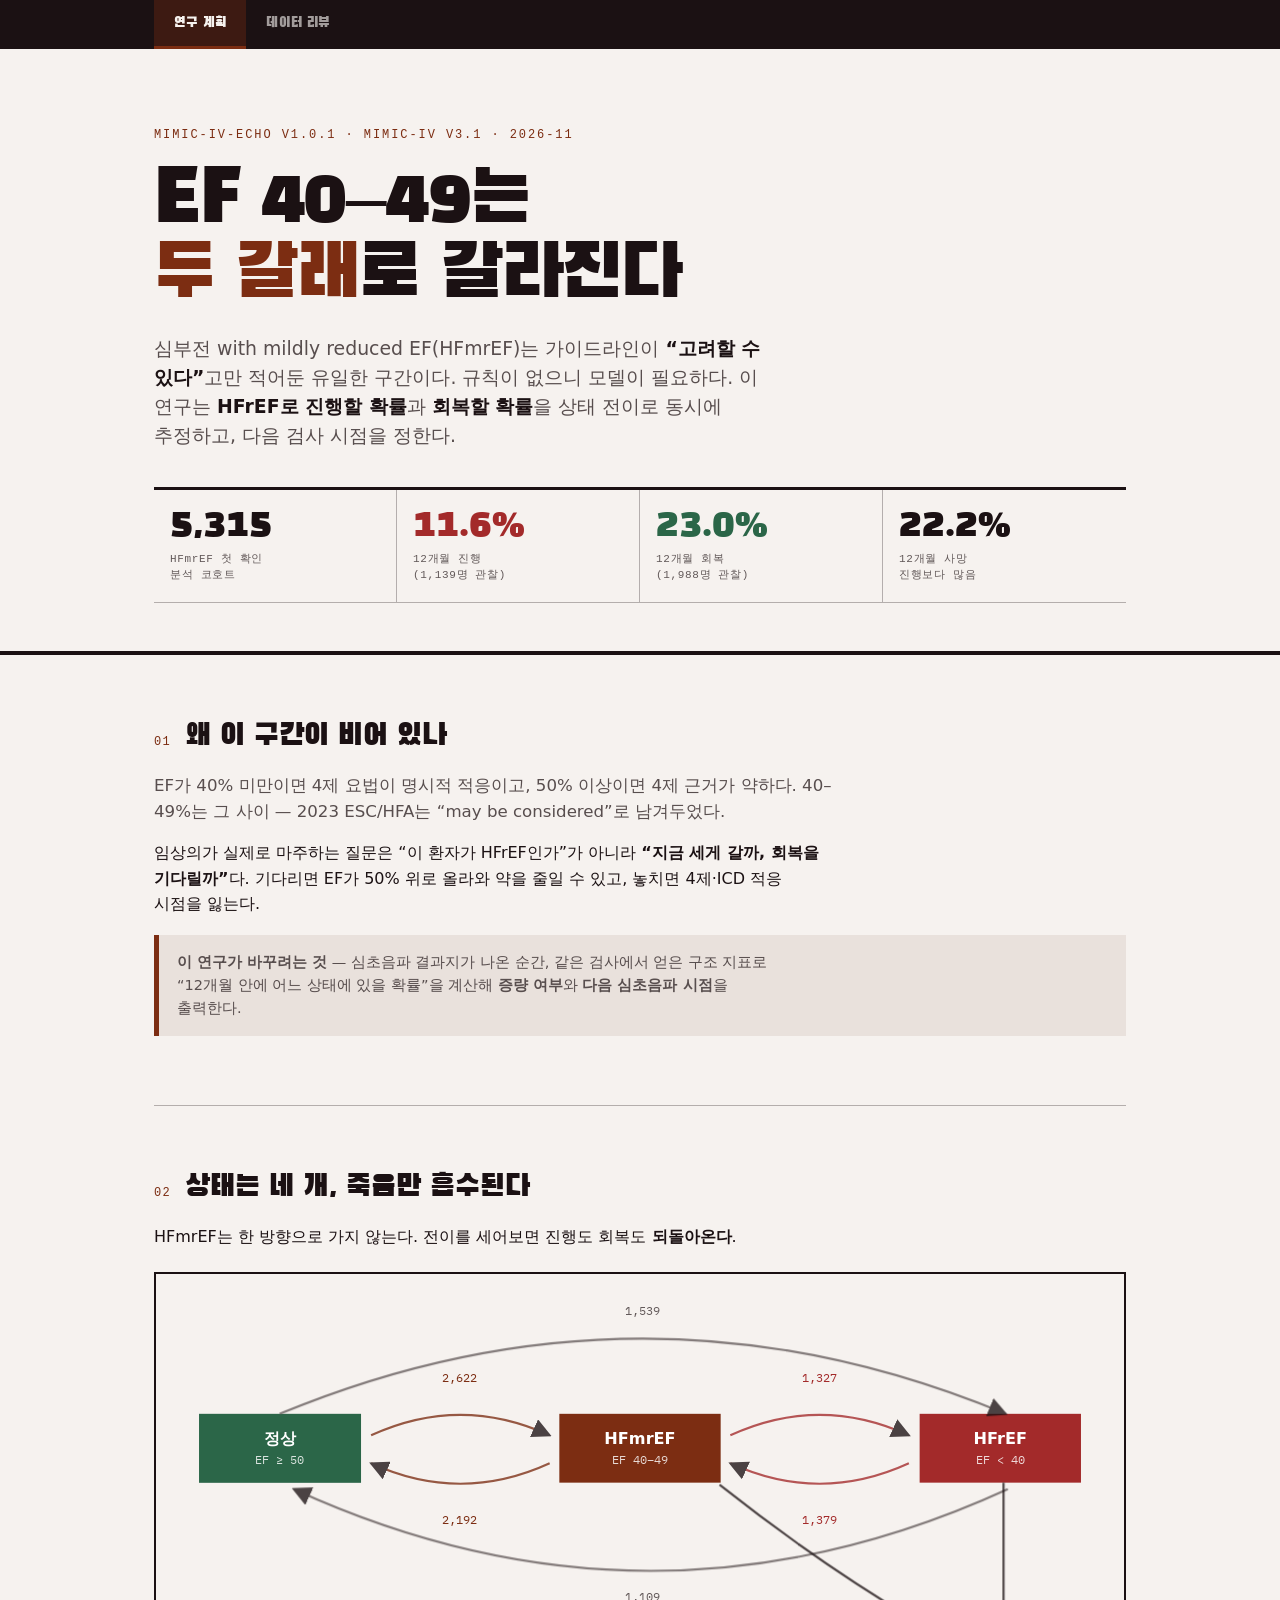
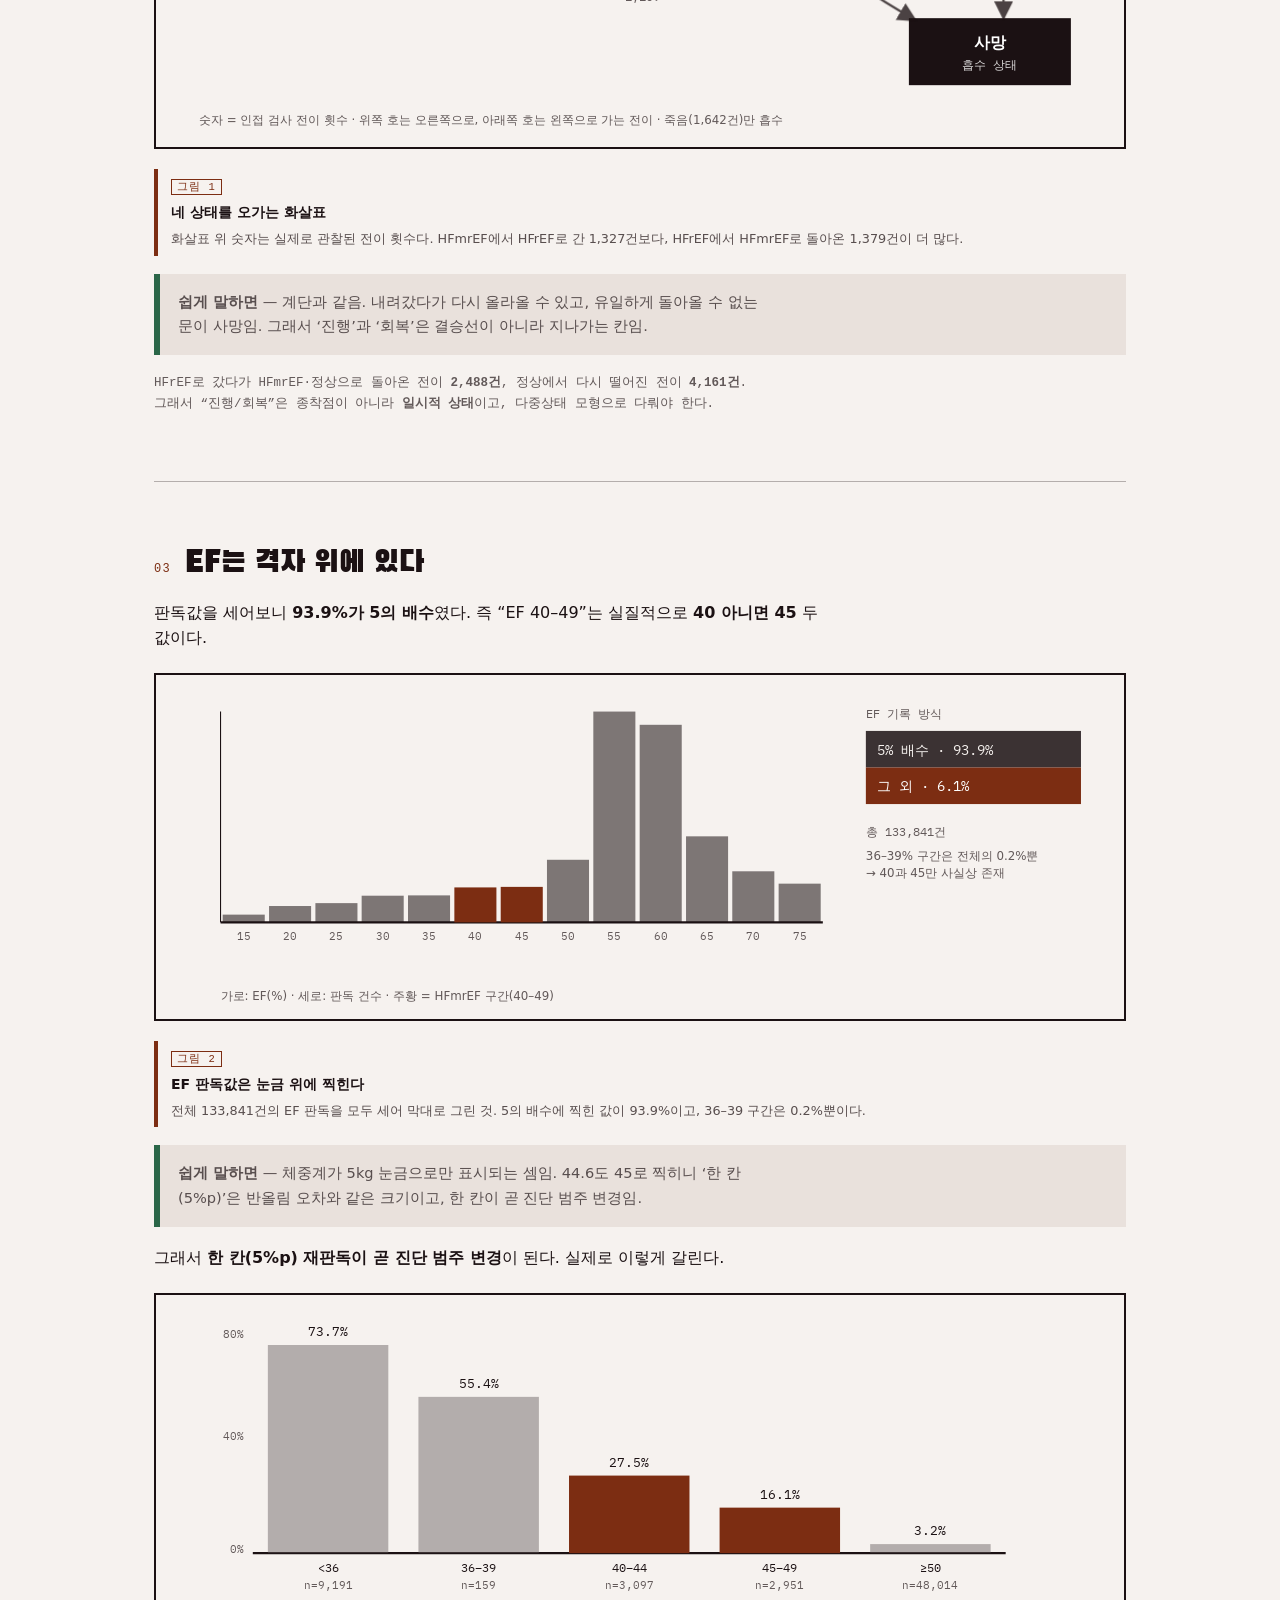
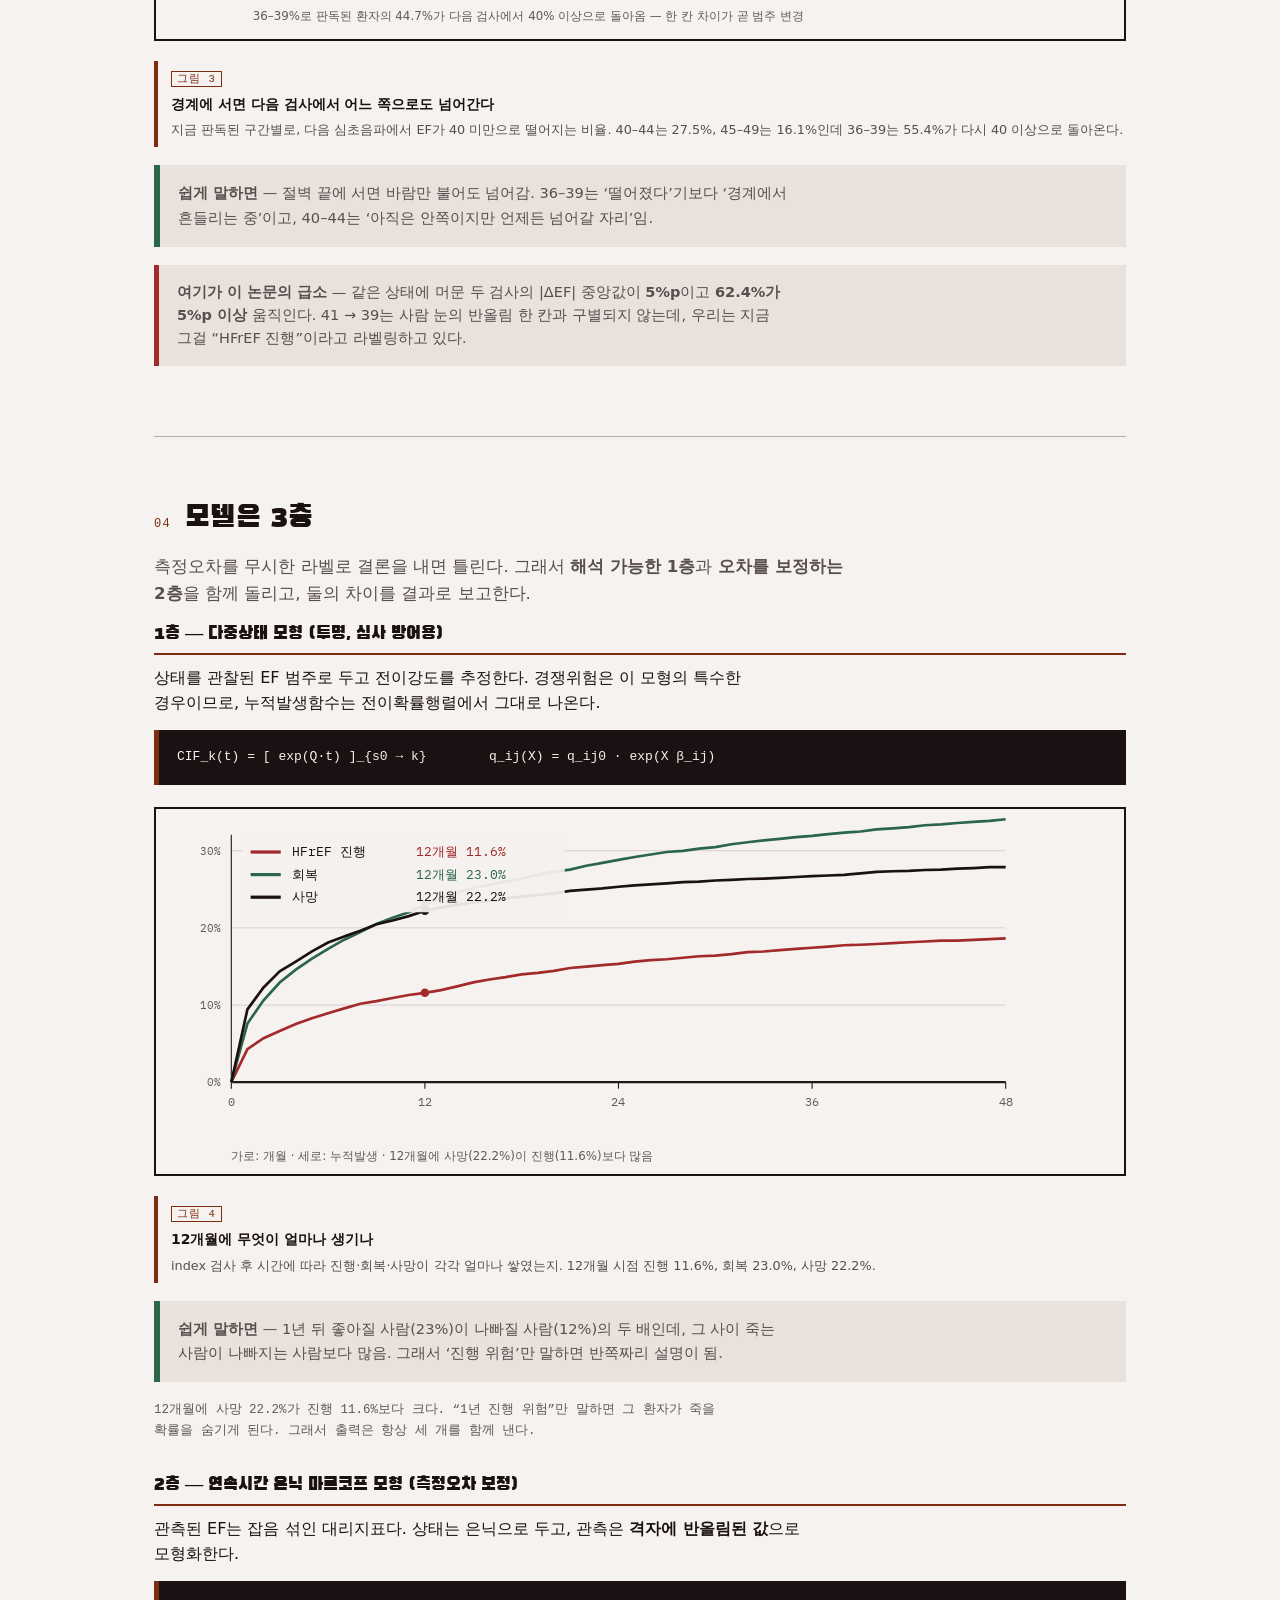
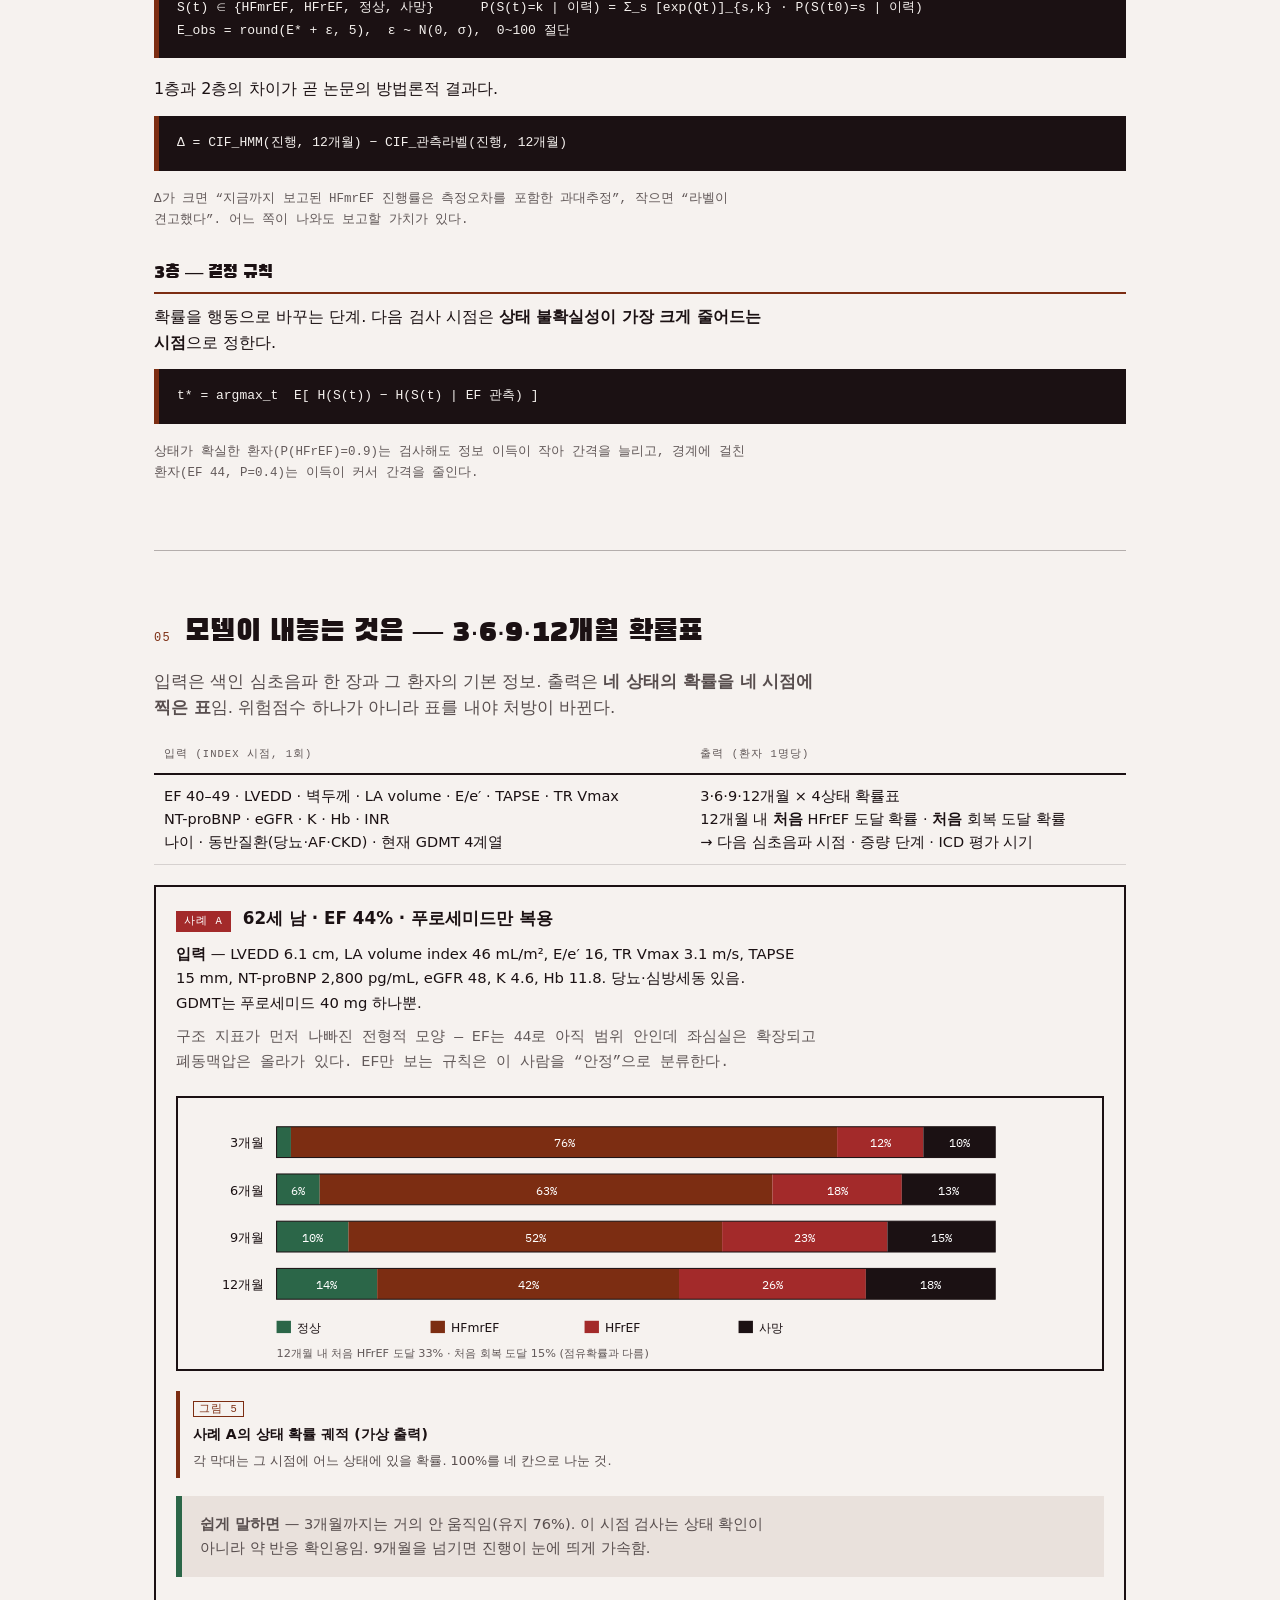
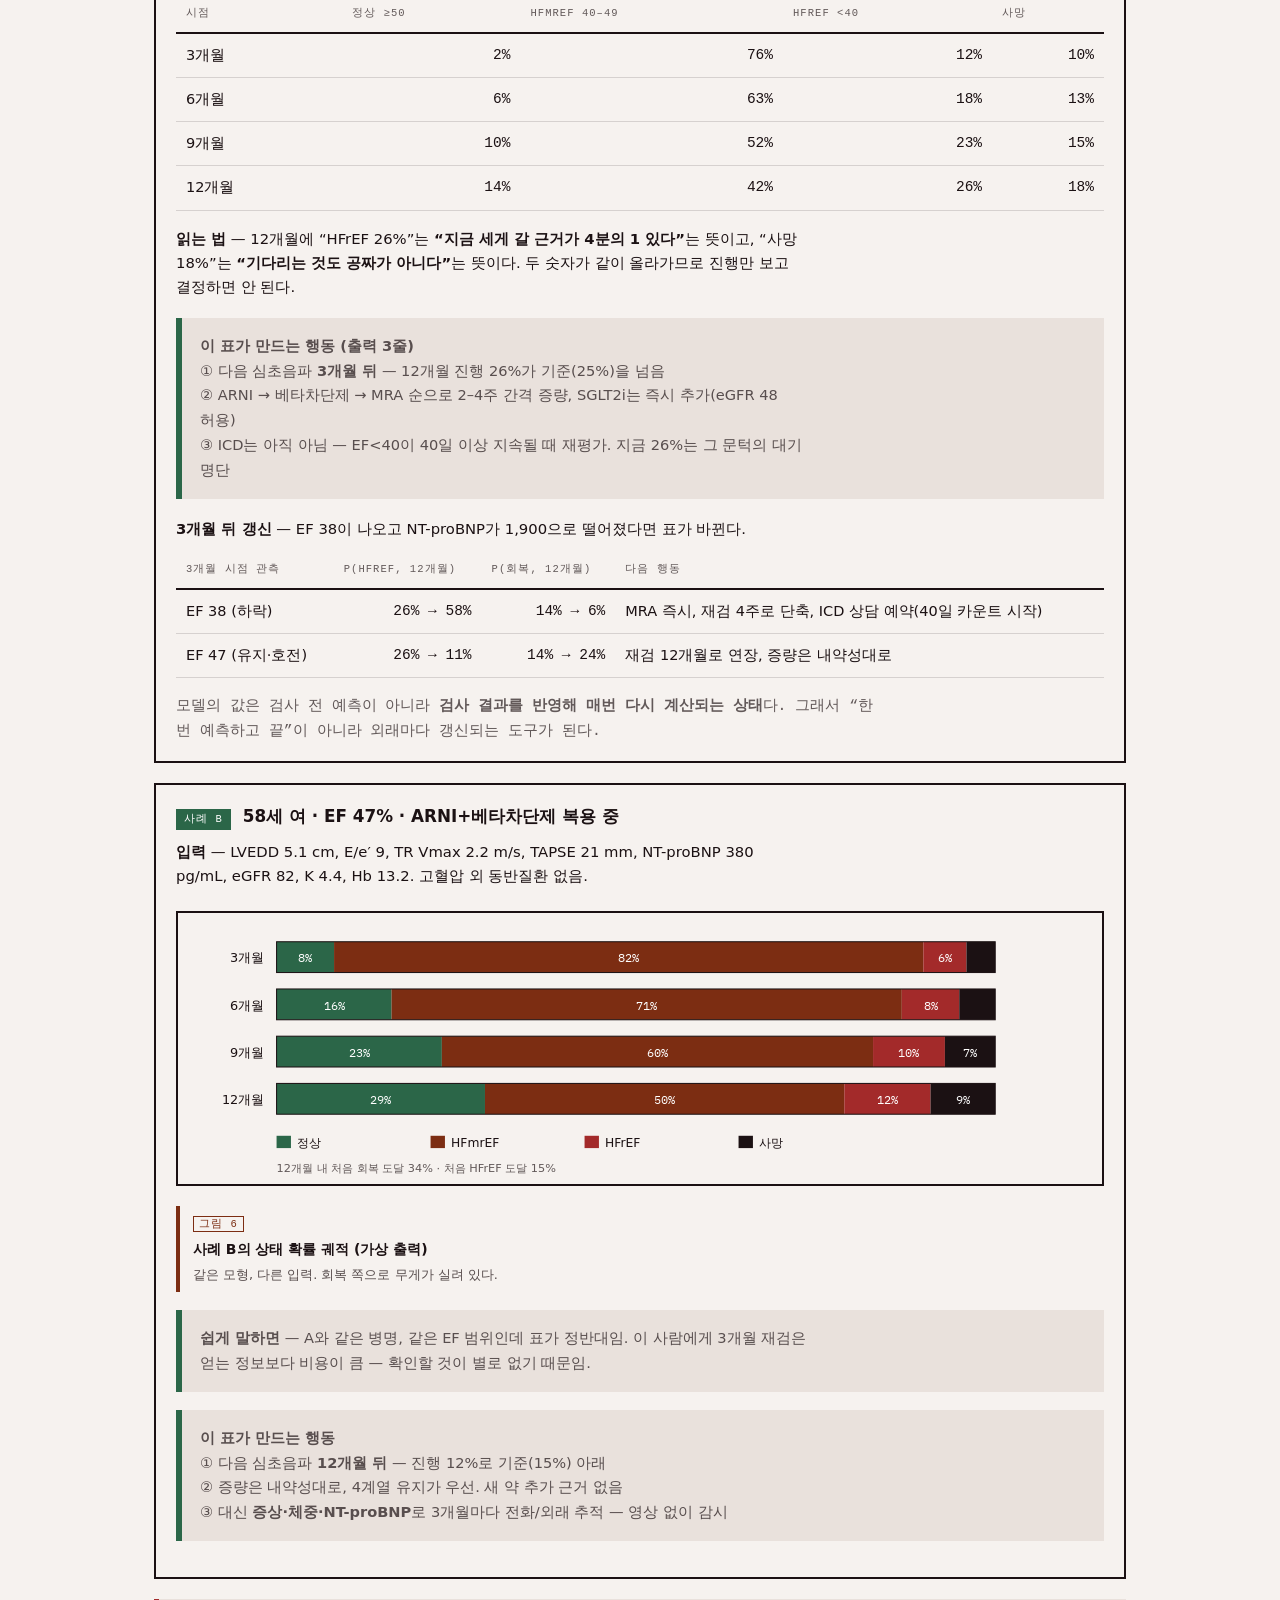
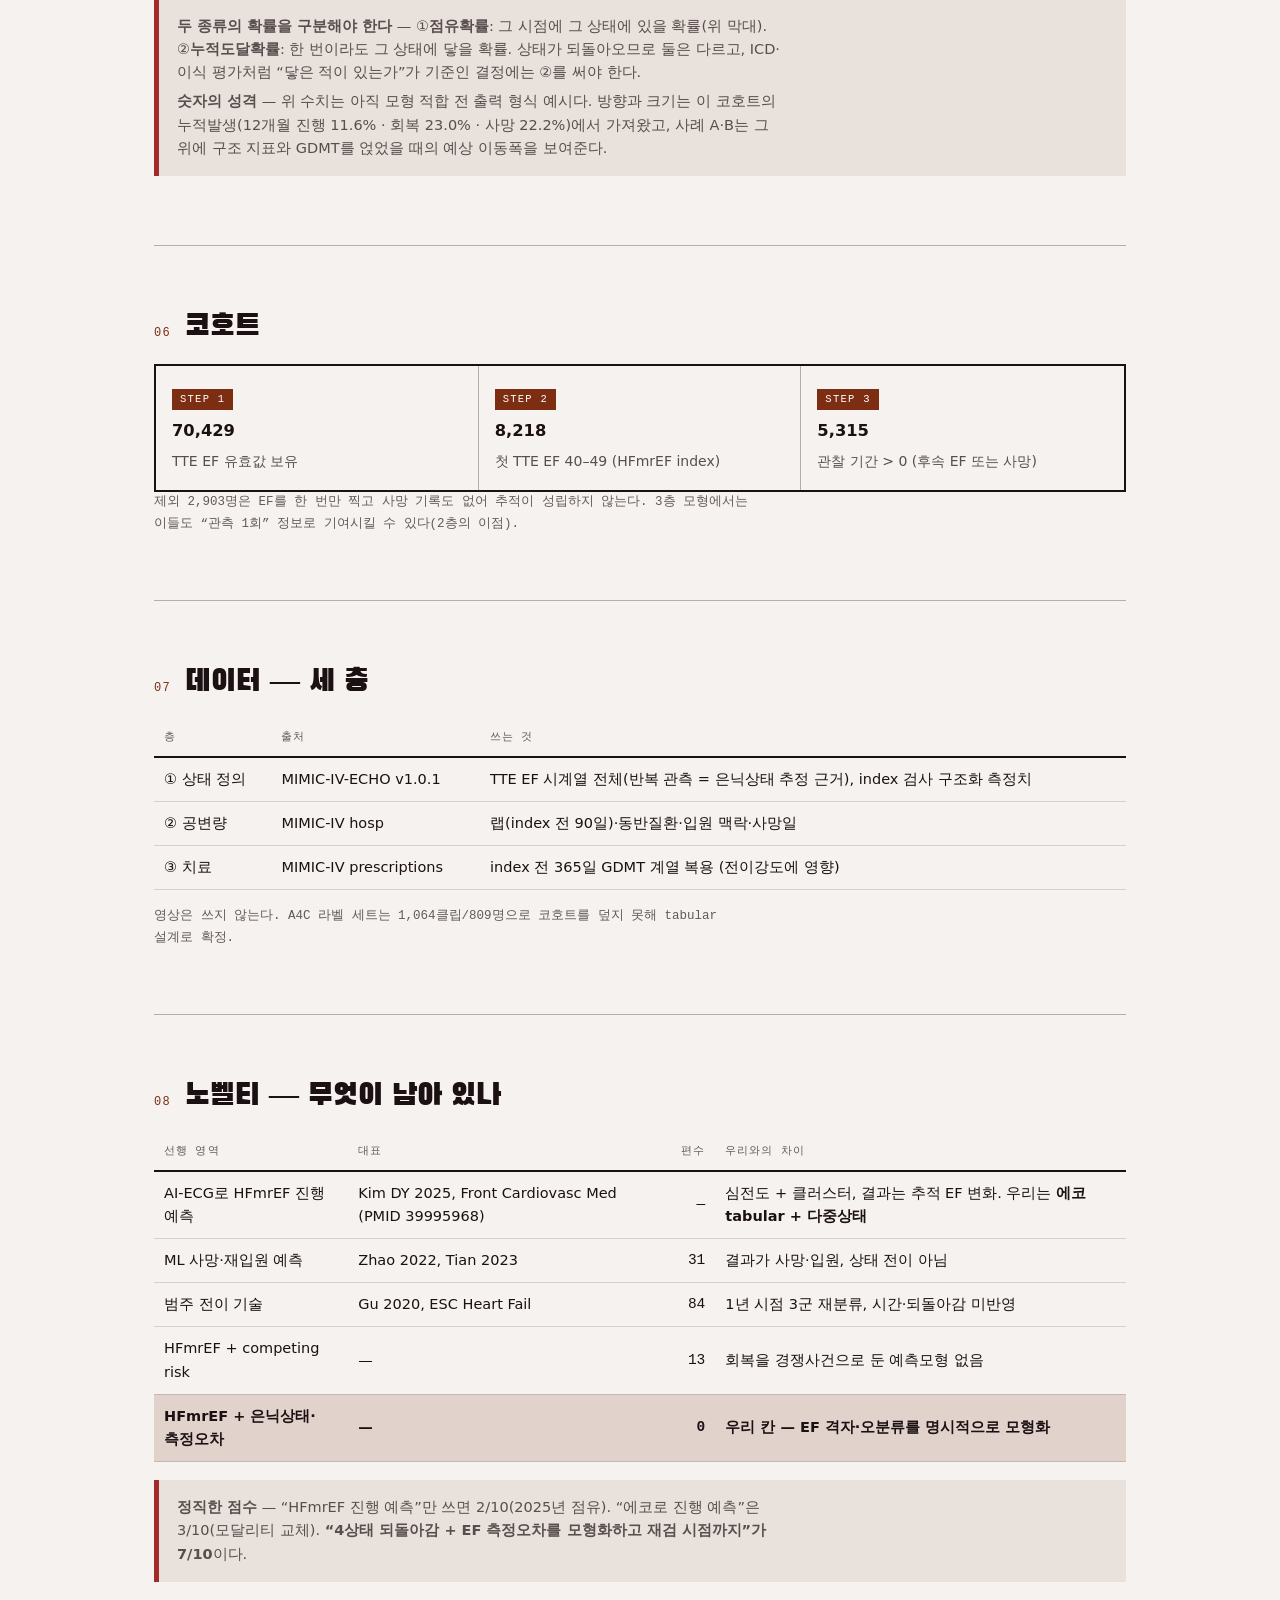
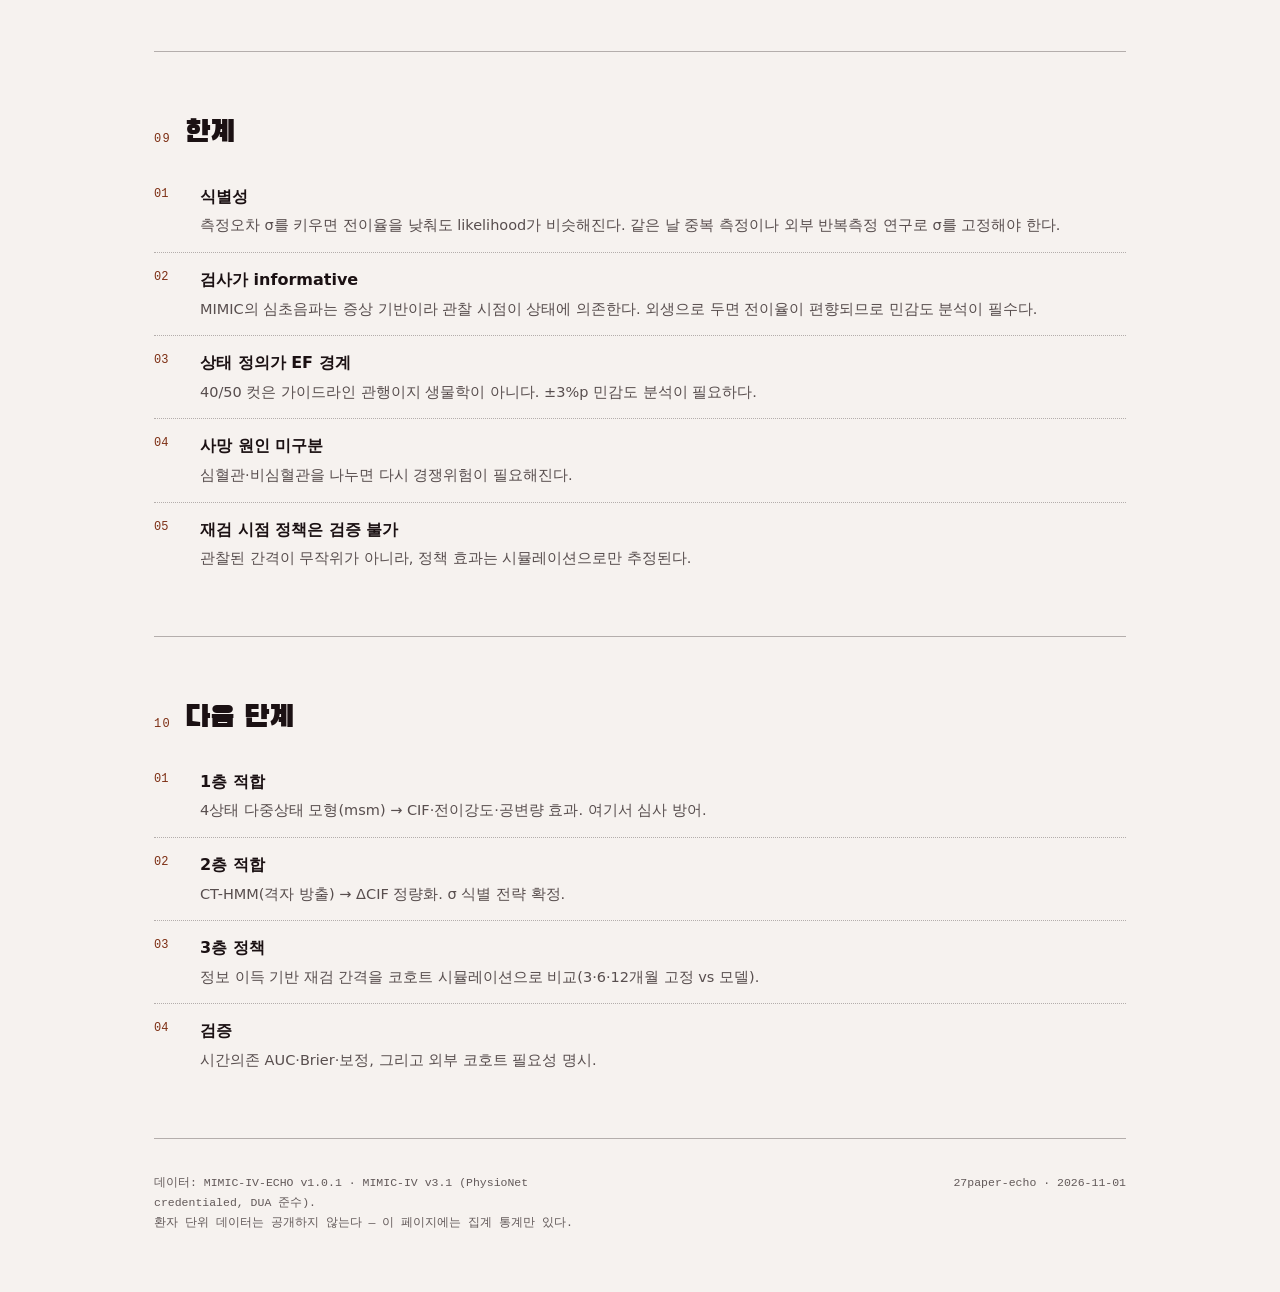
==== commit 73112c8e: "Replace examples with a detailed worked case: input, 3/6/9/12-month probability table, decision outp" ====
--- a/index.html
+++ b/index.html
@@ -134,34 +134,100 @@
 </section>
 
 <section id="examples">
-  <h2><span class="n">05</span>세 사람 — 같은 “EF 40대”인데 다른 처방</h2>
-  <p class="note">아래는 실제 환자가 아니라 위 구조를 설명하기 위한 가상 예시다. 숫자는 이 코호트의 전이강도에서 나온 방향성을 따른다.</p>
+  <h2><span class="n">05</span>모델이 내놓는 것은 — 3·6·9·12개월 확률표</h2>
+  <p class="lead">입력은 색인 심초음파 한 장과 그 환자의 기본 정보. 출력은 <b>네 상태의 확률을 네 시점에 찍은 표</b>임.
+  위험점수 하나가 아니라 표를 내야 처방이 바뀐다.</p>
+
+  <table>
+    <thead><tr><th>입력 (index 시점, 1회)</th><th>출력 (환자 1명당)</th></tr></thead>
+    <tbody>
+      <tr>
+        <td>EF 40–49 · LVEDD · 벽두께 · LA volume · E/e′ · TAPSE · TR Vmax<br>
+            NT-proBNP · eGFR · K · Hb · INR<br>
+            나이 · 동반질환(당뇨·AF·CKD) · 현재 GDMT 4계열</td>
+        <td>3·6·9·12개월 × 4상태 확률표<br>
+            12개월 내 <b>처음</b> HFrEF 도달 확률 · <b>처음</b> 회복 도달 확률<br>
+            → 다음 심초음파 시점 · 증량 단계 · ICD 평가 시기</td>
+      </tr>
+    </tbody>
+  </table>
 
   <div class="case">
-    <div class="case-h"><span class="tag neg">사례 A</span><h3>45 → 40 → 35, 1년 사이</h3></div>
-    <p>라벨만 보면 <b>“1년에 HFrEF로 진행”</b>이다. 그런데 세 번의 판독이 모두 5%p 한 칸씩 움직였고,
-    같은 상태에서 관찰된 변동의 중앙값도 5%p다. 이 사람이 진짜로 떨어졌는지, 눈금 한 칸씩 내려간 것인지
-    라벨만으로는 구분할 수 없다.</p>
-    <p><b>모델이 하는 일</b> — 40에서 관측된 순간 P(HFrEF)를 1.0이 아니라 <b>0.6</b>으로 둔다.
-    다음 검사에서 38이 나오면 0.85로 올리고, 42가 나오면 0.35로 내린다. 단정하지 않고 갱신한다.</p>
-    <p><b>출력</b> — 12개월 진행 31% · 회복 21% · 사망 18% → <b>3개월 뒤 재검, 4제 2계열까지 증량</b></p>
+    <div class="case-h"><span class="tag neg">사례 A</span><h3>62세 남 · EF 44% · 푸로세미드만 복용</h3></div>
+    <p><b>입력</b> — LVEDD 6.1 cm, LA volume index 46 mL/m², E/e′ 16, TR Vmax 3.1 m/s, TAPSE 15 mm,
+    NT-proBNP 2,800 pg/mL, eGFR 48, K 4.6, Hb 11.8. 당뇨·심방세동 있음. GDMT는 푸로세미드 40 mg 하나뿐.</p>
+    <p class="note">구조 지표가 먼저 나빠진 전형적 모양 — EF는 44로 아직 범위 안인데 좌심실은 확장되고
+    폐동맥압은 올라가 있다. EF만 보는 규칙은 이 사람을 “안정”으로 분류한다.</p>
+
+    <figure class="fig">
+  <div class="chart chart-wide"><svg viewBox="0 0 900 264" role="img" aria-label="시점별 상태 확률"><text x="84" y="48.0" font-size="12.5" style="fill:var(--color-text-1)" text-anchor="end">3개월</text><rect x="96.0" y="28" width="14.0" height="30" style="fill:var(--color-positive)"/><rect x="110.0" y="28" width="532.0" height="30" style="fill:var(--color-accent)"/><text x="376.0" y="48.0" font-family="IBM Plex Mono, monospace" font-size="12" fill="#fff" text-anchor="middle">76%</text><rect x="642.0" y="28" width="84.0" height="30" style="fill:var(--color-negative)"/><text x="684.0" y="48.0" font-family="IBM Plex Mono, monospace" font-size="12" fill="#fff" text-anchor="middle">12%</text><rect x="726.0" y="28" width="70.0" height="30" style="fill:var(--color-text-1)"/><text x="761.0" y="48.0" font-family="IBM Plex Mono, monospace" font-size="12" fill="#fff" text-anchor="middle">10%</text><rect x="96" y="28" width="700" height="30" fill="none" style="stroke:var(--color-text-1)" stroke-width="1"/><text x="84" y="94.0" font-size="12.5" style="fill:var(--color-text-1)" text-anchor="end">6개월</text><rect x="96.0" y="74" width="42.0" height="30" style="fill:var(--color-positive)"/><text x="117.0" y="94.0" font-family="IBM Plex Mono, monospace" font-size="12" fill="#fff" text-anchor="middle">6%</text><rect x="138.0" y="74" width="441.0" height="30" style="fill:var(--color-accent)"/><text x="358.5" y="94.0" font-family="IBM Plex Mono, monospace" font-size="12" fill="#fff" text-anchor="middle">63%</text><rect x="579.0" y="74" width="126.0" height="30" style="fill:var(--color-negative)"/><text x="642.0" y="94.0" font-family="IBM Plex Mono, monospace" font-size="12" fill="#fff" text-anchor="middle">18%</text><rect x="705.0" y="74" width="91.0" height="30" style="fill:var(--color-text-1)"/><text x="750.5" y="94.0" font-family="IBM Plex Mono, monospace" font-size="12" fill="#fff" text-anchor="middle">13%</text><rect x="96" y="74" width="700" height="30" fill="none" style="stroke:var(--color-text-1)" stroke-width="1"/><text x="84" y="140.0" font-size="12.5" style="fill:var(--color-text-1)" text-anchor="end">9개월</text><rect x="96.0" y="120" width="70.0" height="30" style="fill:var(--color-positive)"/><text x="131.0" y="140.0" font-family="IBM Plex Mono, monospace" font-size="12" fill="#fff" text-anchor="middle">10%</text><rect x="166.0" y="120" width="364.0" height="30" style="fill:var(--color-accent)"/><text x="348.0" y="140.0" font-family="IBM Plex Mono, monospace" font-size="12" fill="#fff" text-anchor="middle">52%</text><rect x="530.0" y="120" width="161.0" height="30" style="fill:var(--color-negative)"/><text x="610.5" y="140.0" font-family="IBM Plex Mono, monospace" font-size="12" fill="#fff" text-anchor="middle">23%</text><rect x="691.0" y="120" width="105.0" height="30" style="fill:var(--color-text-1)"/><text x="743.5" y="140.0" font-family="IBM Plex Mono, monospace" font-size="12" fill="#fff" text-anchor="middle">15%</text><rect x="96" y="120" width="700" height="30" fill="none" style="stroke:var(--color-text-1)" stroke-width="1"/><text x="84" y="186.0" font-size="12.5" style="fill:var(--color-text-1)" text-anchor="end">12개월</text><rect x="96.0" y="166" width="98.0" height="30" style="fill:var(--color-positive)"/><text x="145.0" y="186.0" font-family="IBM Plex Mono, monospace" font-size="12" fill="#fff" text-anchor="middle">14%</text><rect x="194.0" y="166" width="294.0" height="30" style="fill:var(--color-accent)"/><text x="341.0" y="186.0" font-family="IBM Plex Mono, monospace" font-size="12" fill="#fff" text-anchor="middle">42%</text><rect x="488.0" y="166" width="182.0" height="30" style="fill:var(--color-negative)"/><text x="579.0" y="186.0" font-family="IBM Plex Mono, monospace" font-size="12" fill="#fff" text-anchor="middle">26%</text><rect x="670.0" y="166" width="126.0" height="30" style="fill:var(--color-text-1)"/><text x="733.0" y="186.0" font-family="IBM Plex Mono, monospace" font-size="12" fill="#fff" text-anchor="middle">18%</text><rect x="96" y="166" width="700" height="30" fill="none" style="stroke:var(--color-text-1)" stroke-width="1"/><rect x="96" y="217" width="14" height="12" style="fill:var(--color-positive)"/><text x="116" y="228" font-size="12" style="fill:var(--color-text-1)">정상</text><rect x="246" y="217" width="14" height="12" style="fill:var(--color-accent)"/><text x="266" y="228" font-size="12" style="fill:var(--color-text-1)">HFmrEF</text><rect x="396" y="217" width="14" height="12" style="fill:var(--color-negative)"/><text x="416" y="228" font-size="12" style="fill:var(--color-text-1)">HFrEF</text><rect x="546" y="217" width="14" height="12" style="fill:var(--color-text-1)"/><text x="566" y="228" font-size="12" style="fill:var(--color-text-1)">사망</text><text x="96" y="252" font-size="11" style="fill:var(--color-text-3)">12개월 내 처음 HFrEF 도달 33% · 처음 회복 도달 15% (점유확률과 다름)</text></svg></div>
+  <figcaption><span class="fno">그림 5</span><b>사례 A의 상태 확률 궤적 (가상 출력)</b><span class="cap">각 막대는 그 시점에 어느 상태에 있을 확률. 100%를 네 칸으로 나눈 것.</span></figcaption>
+</figure>
+<div class="box plain"><p><b>쉽게 말하면</b> — 3개월까지는 거의 안 움직임(유지 76%). 이 시점 검사는 상태 확인이 아니라 약 반응 확인용임. 9개월을 넘기면 진행이 눈에 띄게 가속함.</p></div>
+
+    <table class="ptab">
+      <thead><tr><th>시점</th><th class="num">정상 ≥50</th><th class="num">HFmrEF 40–49</th>
+        <th class="num">HFrEF &lt;40</th><th class="num">사망</th></tr></thead>
+      <tbody>
+        <tr><td>3개월</td><td class="num" data-label="정상 ≥50">2%</td><td class="num" data-label="HFmrEF">76%</td><td class="num" data-label="HFrEF &lt;40">12%</td><td class="num" data-label="사망">10%</td></tr>
+        <tr><td>6개월</td><td class="num" data-label="정상 ≥50">6%</td><td class="num" data-label="HFmrEF">63%</td><td class="num" data-label="HFrEF &lt;40">18%</td><td class="num" data-label="사망">13%</td></tr>
+        <tr><td>9개월</td><td class="num" data-label="정상 ≥50">10%</td><td class="num" data-label="HFmrEF">52%</td><td class="num" data-label="HFrEF &lt;40">23%</td><td class="num" data-label="사망">15%</td></tr>
+        <tr><td>12개월</td><td class="num" data-label="정상 ≥50">14%</td><td class="num" data-label="HFmrEF">42%</td><td class="num" data-label="HFrEF &lt;40">26%</td><td class="num" data-label="사망">18%</td></tr>
+      </tbody>
+    </table>
+
+    <p><b>읽는 법</b> — 12개월에 “HFrEF 26%”는 <b>“지금 세게 갈 근거가 4분의 1 있다”</b>는 뜻이고,
+    “사망 18%”는 <b>“기다리는 것도 공짜가 아니다”</b>는 뜻이다. 두 숫자가 같이 올라가므로 진행만 보고 결정하면 안 된다.</p>
+
+    <div class="box plain">
+      <p><b>이 표가 만드는 행동 (출력 3줄)</b><br>
+      ① 다음 심초음파 <b>3개월 뒤</b> — 12개월 진행 26%가 기준(25%)을 넘음<br>
+      ② ARNI → 베타차단제 → MRA 순으로 2–4주 간격 증량, SGLT2i는 즉시 추가(eGFR 48 허용)<br>
+      ③ ICD는 아직 아님 — EF&lt;40이 40일 이상 지속될 때 재평가. 지금 26%는 그 문턱의 대기 명단</p>
+    </div>
+
+    <p><b>3개월 뒤 갱신</b> — EF 38이 나오고 NT-proBNP가 1,900으로 떨어졌다면 표가 바뀐다.</p>
+    <table class="ptab">
+      <thead><tr><th>3개월 시점 관측</th><th class="num">P(HFrEF, 12개월)</th><th class="num">P(회복, 12개월)</th><th>다음 행동</th></tr></thead>
+      <tbody>
+        <tr><td>EF 38 (하락)</td><td class="num" data-label="P(HFrEF, 12개월)">26% → 58%</td>
+            <td class="num" data-label="P(회복, 12개월)">14% → 6%</td>
+            <td data-label="다음 행동">MRA 즉시, 재검 4주로 단축, ICD 상담 예약(40일 카운트 시작)</td></tr>
+        <tr><td>EF 47 (유지·호전)</td><td class="num" data-label="P(HFrEF, 12개월)">26% → 11%</td>
+            <td class="num" data-label="P(회복, 12개월)">14% → 24%</td>
+            <td data-label="다음 행동">재검 12개월로 연장, 증량은 내약성대로</td></tr>
+      </tbody>
+    </table>
+    <p class="note">모델의 값은 검사 전 예측이 아니라 <b>검사 결과를 반영해 매번 다시 계산되는 상태</b>다.
+    그래서 “한 번 예측하고 끝”이 아니라 외래마다 갱신되는 도구가 된다.</p>
   </div>
 
   <div class="case">
-    <div class="case-h"><span class="tag">사례 B</span><h3>44로 3년째 그대로, LVEDD 5.9 cm · TR Vmax 2.9 m/s</h3></div>
-    <p>EF는 안 움직였지만 <b>구조는 나빠지고 있다</b>. EF만 보는 규칙은 이 사람을 “안정”으로 분류한다.</p>
-    <p><b>모델이 하는 일</b> — EF가 상수여도 좌심실 확장·폐동맥압 상승이 전이강도를 올린다.
-    구조 지표가 EF보다 먼저 움직인다는 것이 이 연구의 가설이다.</p>
-    <p><b>출력</b> — 12개월 진행 24% · 회복 12% · 사망 15% → <b>6개월 재검 + 이완기능 평가 추가</b></p>
-  </div>
-
-  <div class="case">
-    <div class="case-h"><span class="tag pos">사례 C</span><h3>41 → 50 → 46, 회복했다가 다시 내려옴</h3></div>
-    <p>단일 사건 모형은 이 사람을 “회복”으로 처리하고 끝낸다. 하지만 6개월 뒤 46으로 돌아왔고,
-    2년 뒤 다시 38이 됐다면 <b>회복은 사건이 아니라 경유지</b>였다.</p>
-    <p><b>모델이 하는 일</b> — 정상 상태에서 HFmrEF로 되돌아가는 전이(<b>2,622건</b>)를
-    모형에 포함하므로, “회복 후 재하락 확률”을 계산할 수 있다.</p>
-    <p><b>출력</b> — 회복 후 12개월 내 재하락 18% → <b>회복 후에도 12개월 재검 유지, 약 감량은 서서히</b></p>
+    <div class="case-h"><span class="tag pos">사례 B</span><h3>58세 여 · EF 47% · ARNI+베타차단제 복용 중</h3></div>
+    <p><b>입력</b> — LVEDD 5.1 cm, E/e′ 9, TR Vmax 2.2 m/s, TAPSE 21 mm, NT-proBNP 380 pg/mL,
+    eGFR 82, K 4.4, Hb 13.2. 고혈압 외 동반질환 없음.</p>
+
+    <figure class="fig">
+  <div class="chart chart-wide"><svg viewBox="0 0 900 264" role="img" aria-label="시점별 상태 확률"><text x="84" y="48.0" font-size="12.5" style="fill:var(--color-text-1)" text-anchor="end">3개월</text><rect x="96.0" y="28" width="56.0" height="30" style="fill:var(--color-positive)"/><text x="124.0" y="48.0" font-family="IBM Plex Mono, monospace" font-size="12" fill="#fff" text-anchor="middle">8%</text><rect x="152.0" y="28" width="574.0" height="30" style="fill:var(--color-accent)"/><text x="439.0" y="48.0" font-family="IBM Plex Mono, monospace" font-size="12" fill="#fff" text-anchor="middle">82%</text><rect x="726.0" y="28" width="42.0" height="30" style="fill:var(--color-negative)"/><text x="747.0" y="48.0" font-family="IBM Plex Mono, monospace" font-size="12" fill="#fff" text-anchor="middle">6%</text><rect x="768.0" y="28" width="28.0" height="30" style="fill:var(--color-text-1)"/><rect x="96" y="28" width="700" height="30" fill="none" style="stroke:var(--color-text-1)" stroke-width="1"/><text x="84" y="94.0" font-size="12.5" style="fill:var(--color-text-1)" text-anchor="end">6개월</text><rect x="96.0" y="74" width="112.0" height="30" style="fill:var(--color-positive)"/><text x="152.0" y="94.0" font-family="IBM Plex Mono, monospace" font-size="12" fill="#fff" text-anchor="middle">16%</text><rect x="208.0" y="74" width="497.0" height="30" style="fill:var(--color-accent)"/><text x="456.5" y="94.0" font-family="IBM Plex Mono, monospace" font-size="12" fill="#fff" text-anchor="middle">71%</text><rect x="705.0" y="74" width="56.0" height="30" style="fill:var(--color-negative)"/><text x="733.0" y="94.0" font-family="IBM Plex Mono, monospace" font-size="12" fill="#fff" text-anchor="middle">8%</text><rect x="761.0" y="74" width="35.0" height="30" style="fill:var(--color-text-1)"/><rect x="96" y="74" width="700" height="30" fill="none" style="stroke:var(--color-text-1)" stroke-width="1"/><text x="84" y="140.0" font-size="12.5" style="fill:var(--color-text-1)" text-anchor="end">9개월</text><rect x="96.0" y="120" width="161.0" height="30" style="fill:var(--color-positive)"/><text x="176.5" y="140.0" font-family="IBM Plex Mono, monospace" font-size="12" fill="#fff" text-anchor="middle">23%</text><rect x="257.0" y="120" width="420.0" height="30" style="fill:var(--color-accent)"/><text x="467.0" y="140.0" font-family="IBM Plex Mono, monospace" font-size="12" fill="#fff" text-anchor="middle">60%</text><rect x="677.0" y="120" width="70.0" height="30" style="fill:var(--color-negative)"/><text x="712.0" y="140.0" font-family="IBM Plex Mono, monospace" font-size="12" fill="#fff" text-anchor="middle">10%</text><rect x="747.0" y="120" width="49.0" height="30" style="fill:var(--color-text-1)"/><text x="771.5" y="140.0" font-family="IBM Plex Mono, monospace" font-size="12" fill="#fff" text-anchor="middle">7%</text><rect x="96" y="120" width="700" height="30" fill="none" style="stroke:var(--color-text-1)" stroke-width="1"/><text x="84" y="186.0" font-size="12.5" style="fill:var(--color-text-1)" text-anchor="end">12개월</text><rect x="96.0" y="166" width="203.0" height="30" style="fill:var(--color-positive)"/><text x="197.5" y="186.0" font-family="IBM Plex Mono, monospace" font-size="12" fill="#fff" text-anchor="middle">29%</text><rect x="299.0" y="166" width="350.0" height="30" style="fill:var(--color-accent)"/><text x="474.0" y="186.0" font-family="IBM Plex Mono, monospace" font-size="12" fill="#fff" text-anchor="middle">50%</text><rect x="649.0" y="166" width="84.0" height="30" style="fill:var(--color-negative)"/><text x="691.0" y="186.0" font-family="IBM Plex Mono, monospace" font-size="12" fill="#fff" text-anchor="middle">12%</text><rect x="733.0" y="166" width="63.0" height="30" style="fill:var(--color-text-1)"/><text x="764.5" y="186.0" font-family="IBM Plex Mono, monospace" font-size="12" fill="#fff" text-anchor="middle">9%</text><rect x="96" y="166" width="700" height="30" fill="none" style="stroke:var(--color-text-1)" stroke-width="1"/><rect x="96" y="217" width="14" height="12" style="fill:var(--color-positive)"/><text x="116" y="228" font-size="12" style="fill:var(--color-text-1)">정상</text><rect x="246" y="217" width="14" height="12" style="fill:var(--color-accent)"/><text x="266" y="228" font-size="12" style="fill:var(--color-text-1)">HFmrEF</text><rect x="396" y="217" width="14" height="12" style="fill:var(--color-negative)"/><text x="416" y="228" font-size="12" style="fill:var(--color-text-1)">HFrEF</text><rect x="546" y="217" width="14" height="12" style="fill:var(--color-text-1)"/><text x="566" y="228" font-size="12" style="fill:var(--color-text-1)">사망</text><text x="96" y="252" font-size="11" style="fill:var(--color-text-3)">12개월 내 처음 회복 도달 34% · 처음 HFrEF 도달 15%</text></svg></div>
+  <figcaption><span class="fno">그림 6</span><b>사례 B의 상태 확률 궤적 (가상 출력)</b><span class="cap">같은 모형, 다른 입력. 회복 쪽으로 무게가 실려 있다.</span></figcaption>
+</figure>
+<div class="box plain"><p><b>쉽게 말하면</b> — A와 같은 병명, 같은 EF 범위인데 표가 정반대임. 이 사람에게 3개월 재검은 얻는 정보보다 비용이 큼 — 확인할 것이 별로 없기 때문임.</p></div>
+
+    <div class="box plain">
+      <p><b>이 표가 만드는 행동</b><br>
+      ① 다음 심초음파 <b>12개월 뒤</b> — 진행 12%로 기준(15%) 아래<br>
+      ② 증량은 내약성대로, 4계열 유지가 우선. 새 약 추가 근거 없음<br>
+      ③ 대신 <b>증상·체중·NT-proBNP</b>로 3개월마다 전화/외래 추적 — 영상 없이 감시</p>
+    </div>
+  </div>
+
+  <div class="box warn">
+    <p><b>두 종류의 확률을 구분해야 한다</b> — ①<b>점유확률</b>: 그 시점에 그 상태에 있을 확률(위 막대).
+    ②<b>누적도달확률</b>: 한 번이라도 그 상태에 닿을 확률. 상태가 되돌아오므로 둘은 다르고,
+    ICD·이식 평가처럼 “닿은 적이 있는가”가 기준인 결정에는 ②를 써야 한다.</p>
+    <p><b>숫자의 성격</b> — 위 수치는 아직 모형 적합 전 출력 형식 예시다. 방향과 크기는 이 코호트의
+    누적발생(12개월 진행 11.6% · 회복 23.0% · 사망 22.2%)에서 가져왔고, 사례 A·B는 그 위에
+    구조 지표와 GDMT를 얹었을 때의 예상 이동폭을 보여준다.</p>
   </div>
 </section>
 
--- a/styles/site.css
+++ b/styles/site.css
@@ -206,3 +206,14 @@
 figure.fig figcaption .cap{display:block}
 .box.plain{border-left-color:var(--color-positive);border-left-width:6px}
 .box.plain p{font-size:14.6px;line-height:1.7}
+
+@media (max-width:680px){
+  table.ptab,table.ptab thead,table.ptab tbody,table.ptab tr,table.ptab td{display:block;width:100%}
+  table.ptab thead{display:none}
+  table.ptab tr{padding:10px 0;border-bottom:1px solid var(--color-border-strong)}
+  table.ptab td{padding:2px 0;text-align:left;white-space:normal}
+  table.ptab td[data-label]::before{content:attr(data-label);display:inline-block;min-width:104px;
+    font-family:var(--font-mono,"IBM Plex Mono",monospace);font-size:10.5px;letter-spacing:.06em;
+    text-transform:uppercase;color:var(--color-text-3)}
+  table.ptab td:first-child{font-weight:700;font-size:15px;padding-bottom:3px}
+}
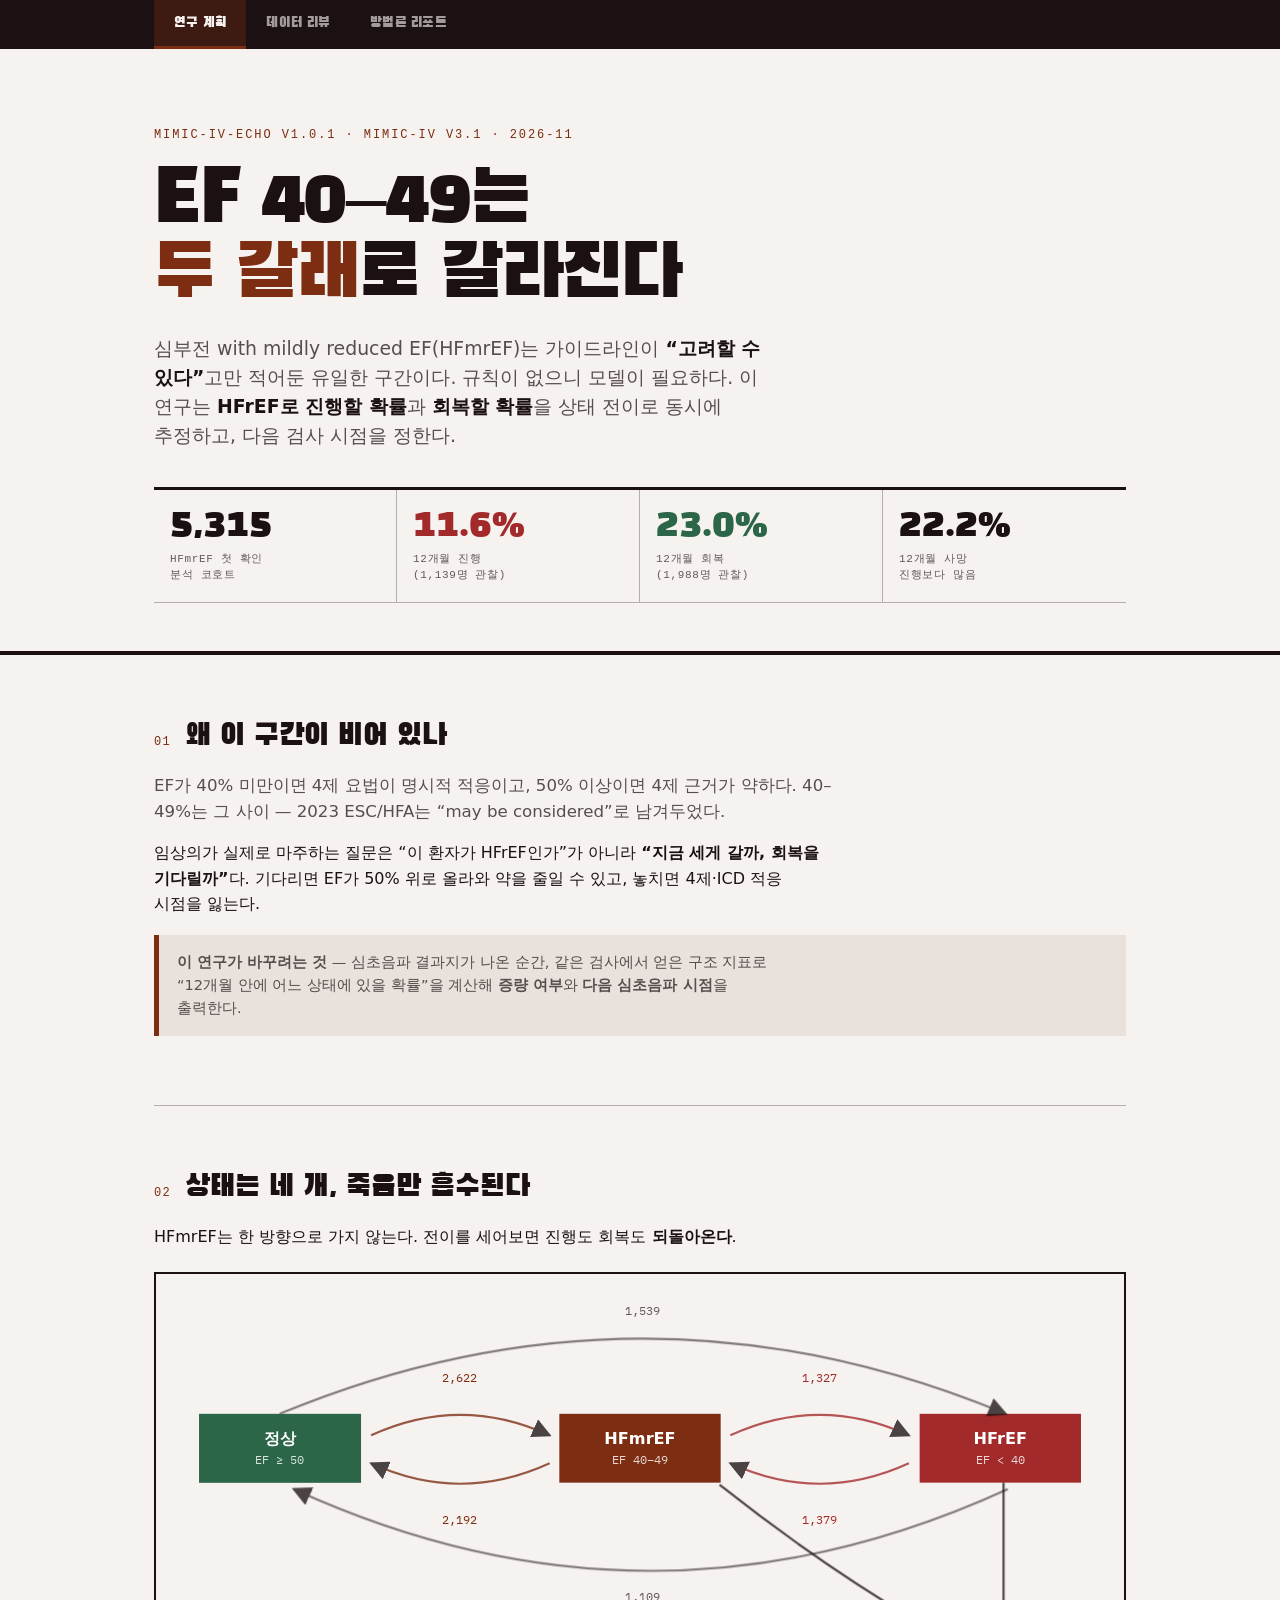
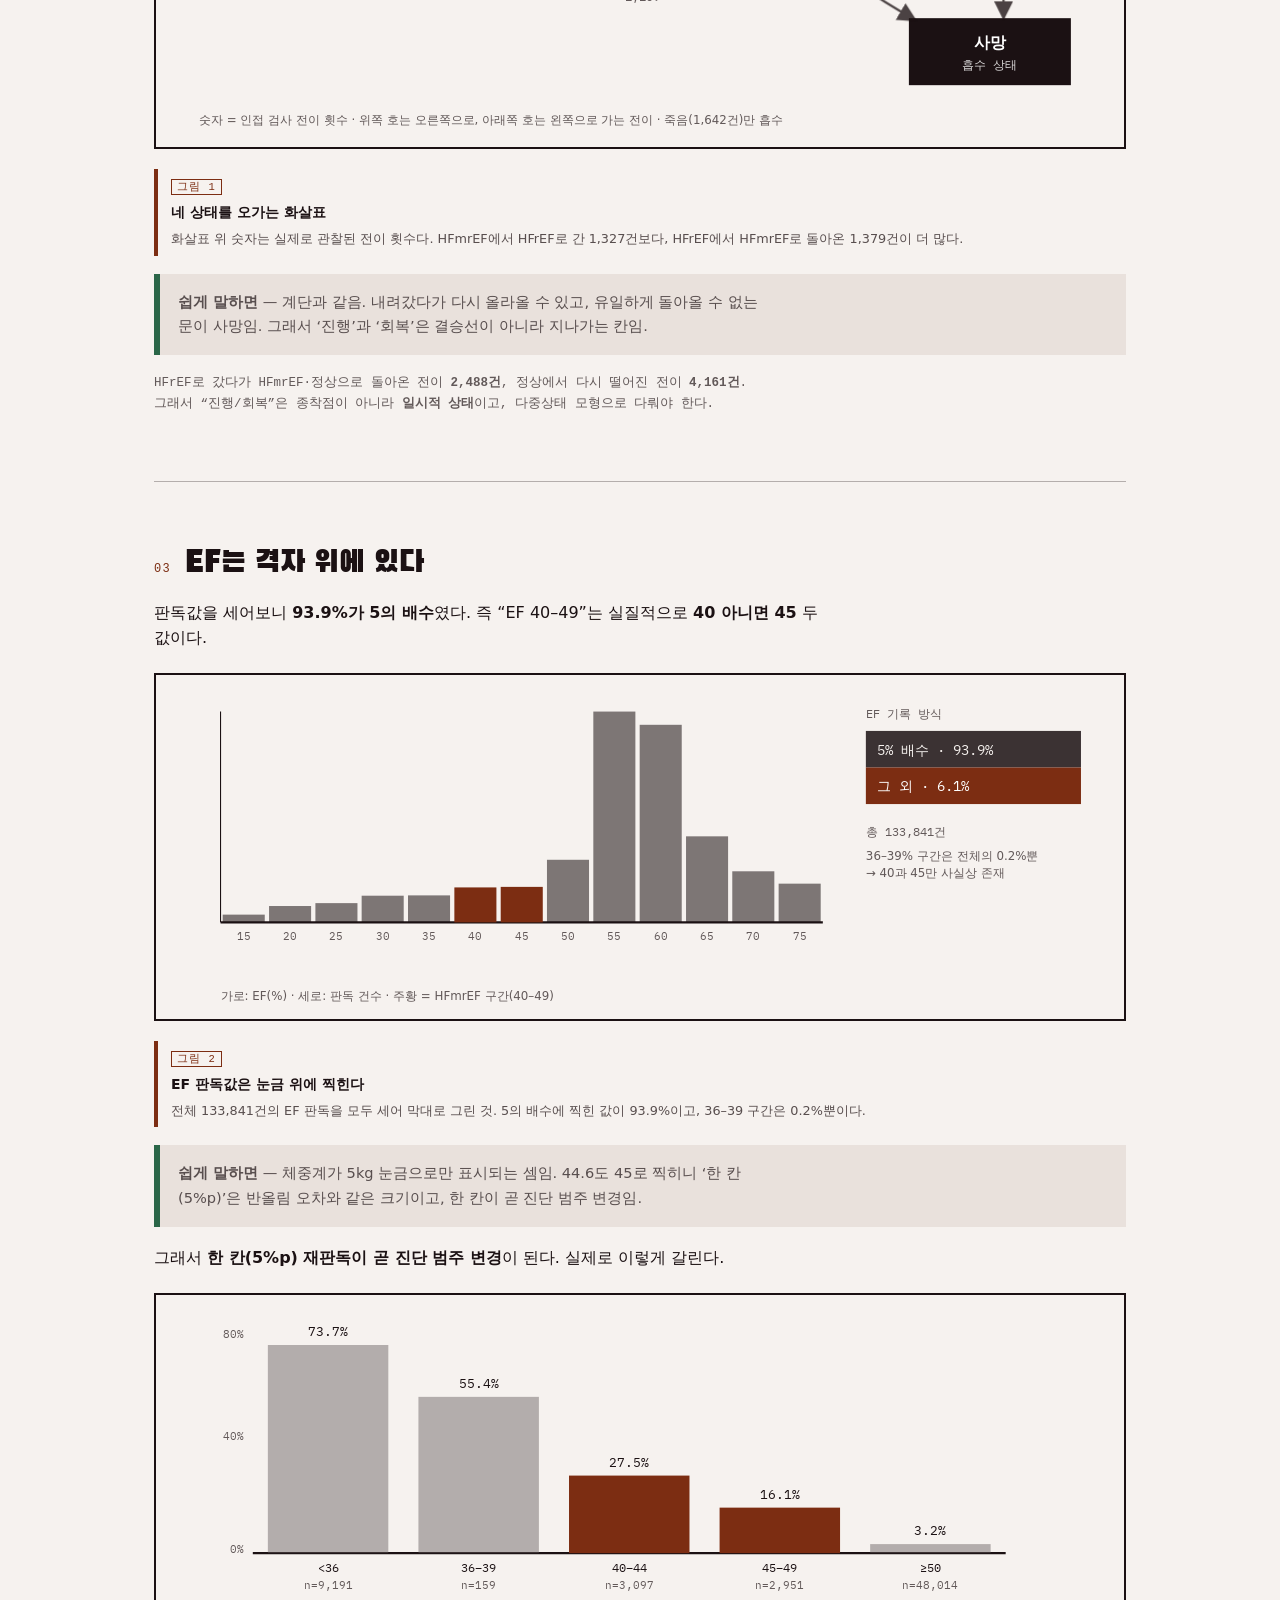
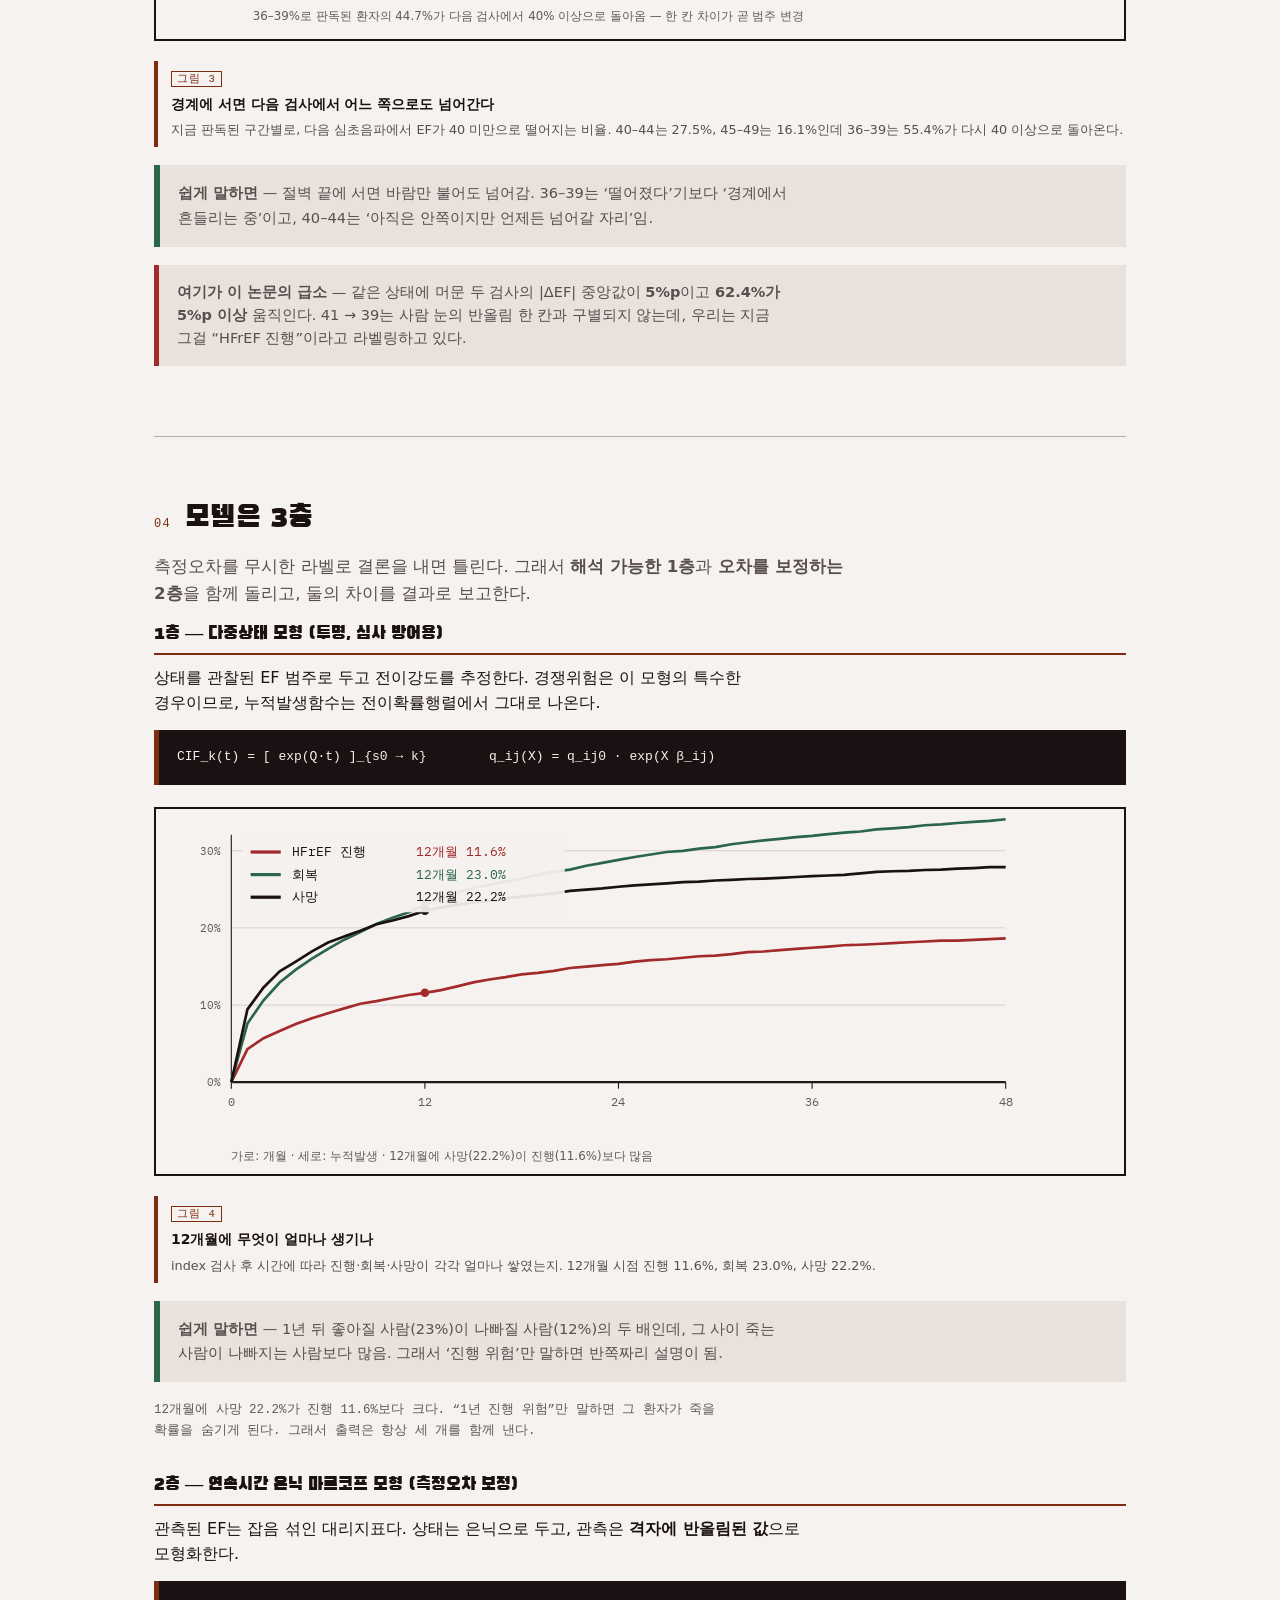
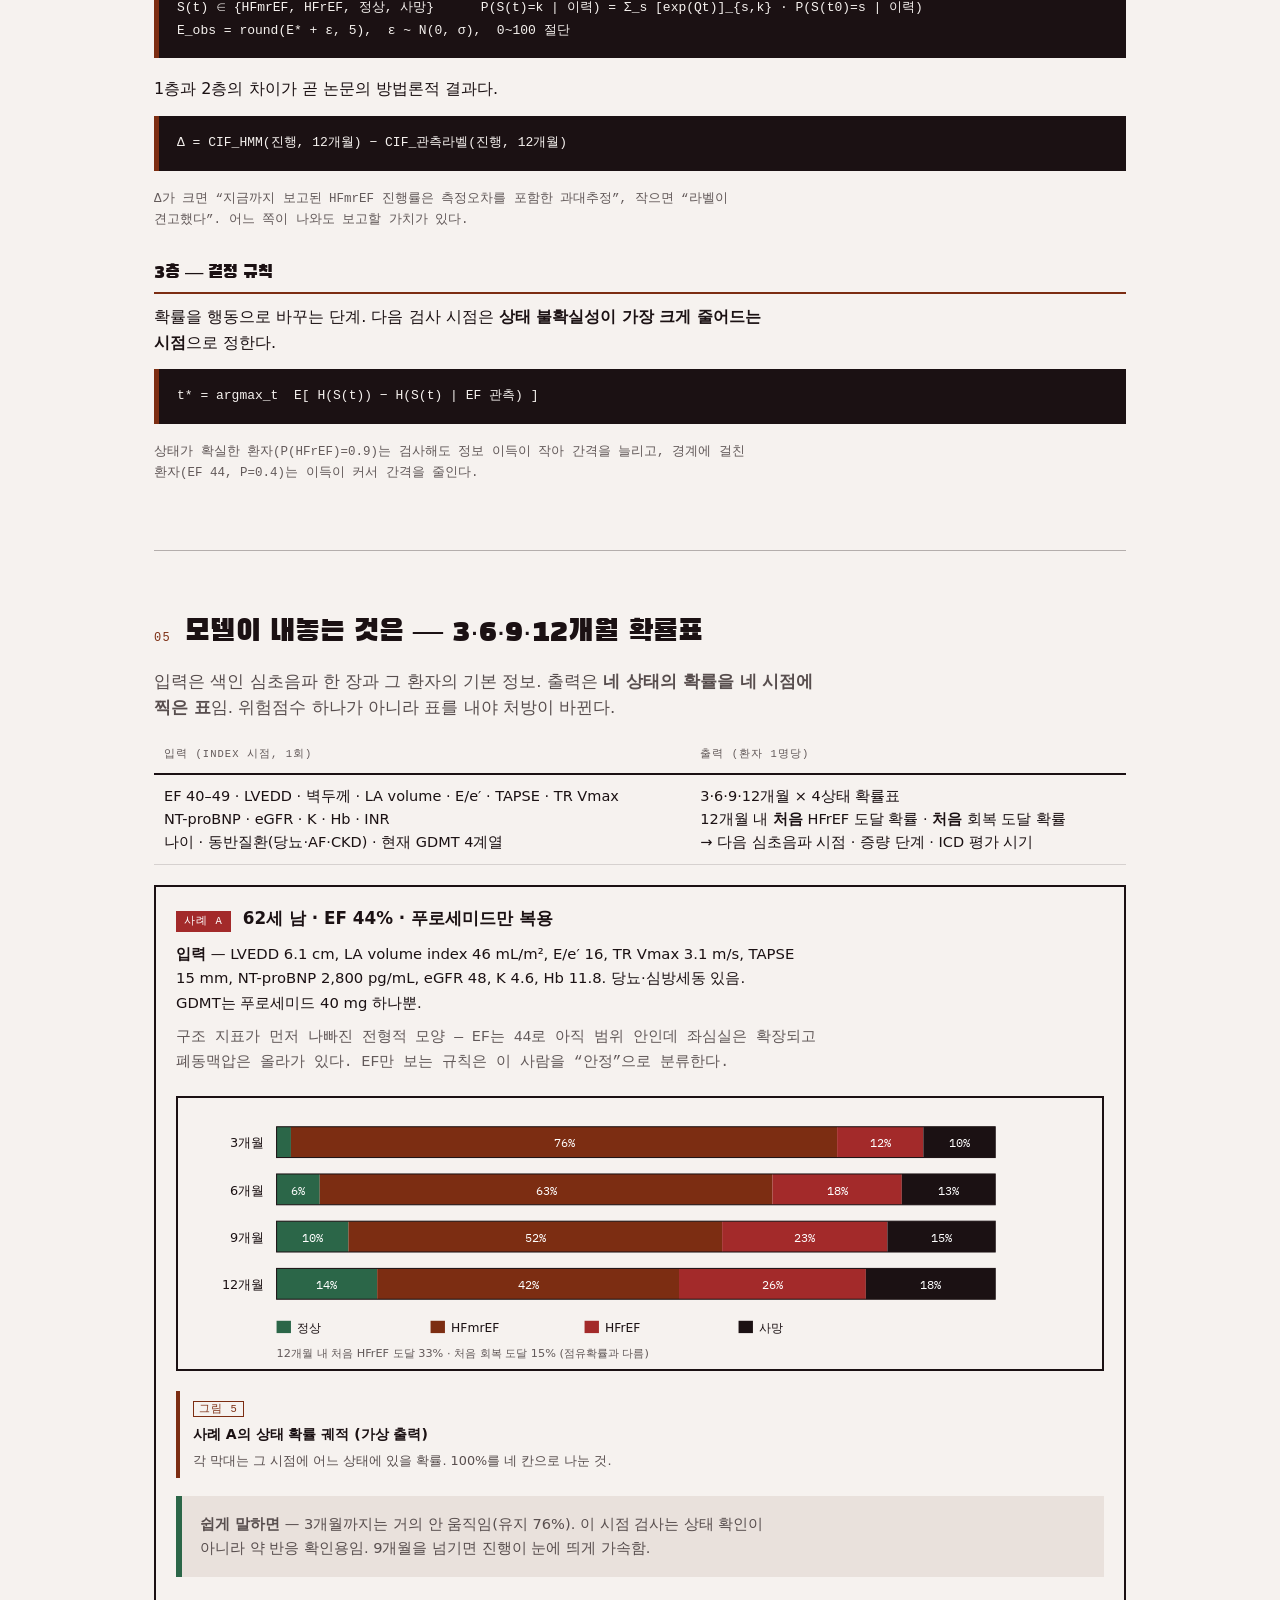
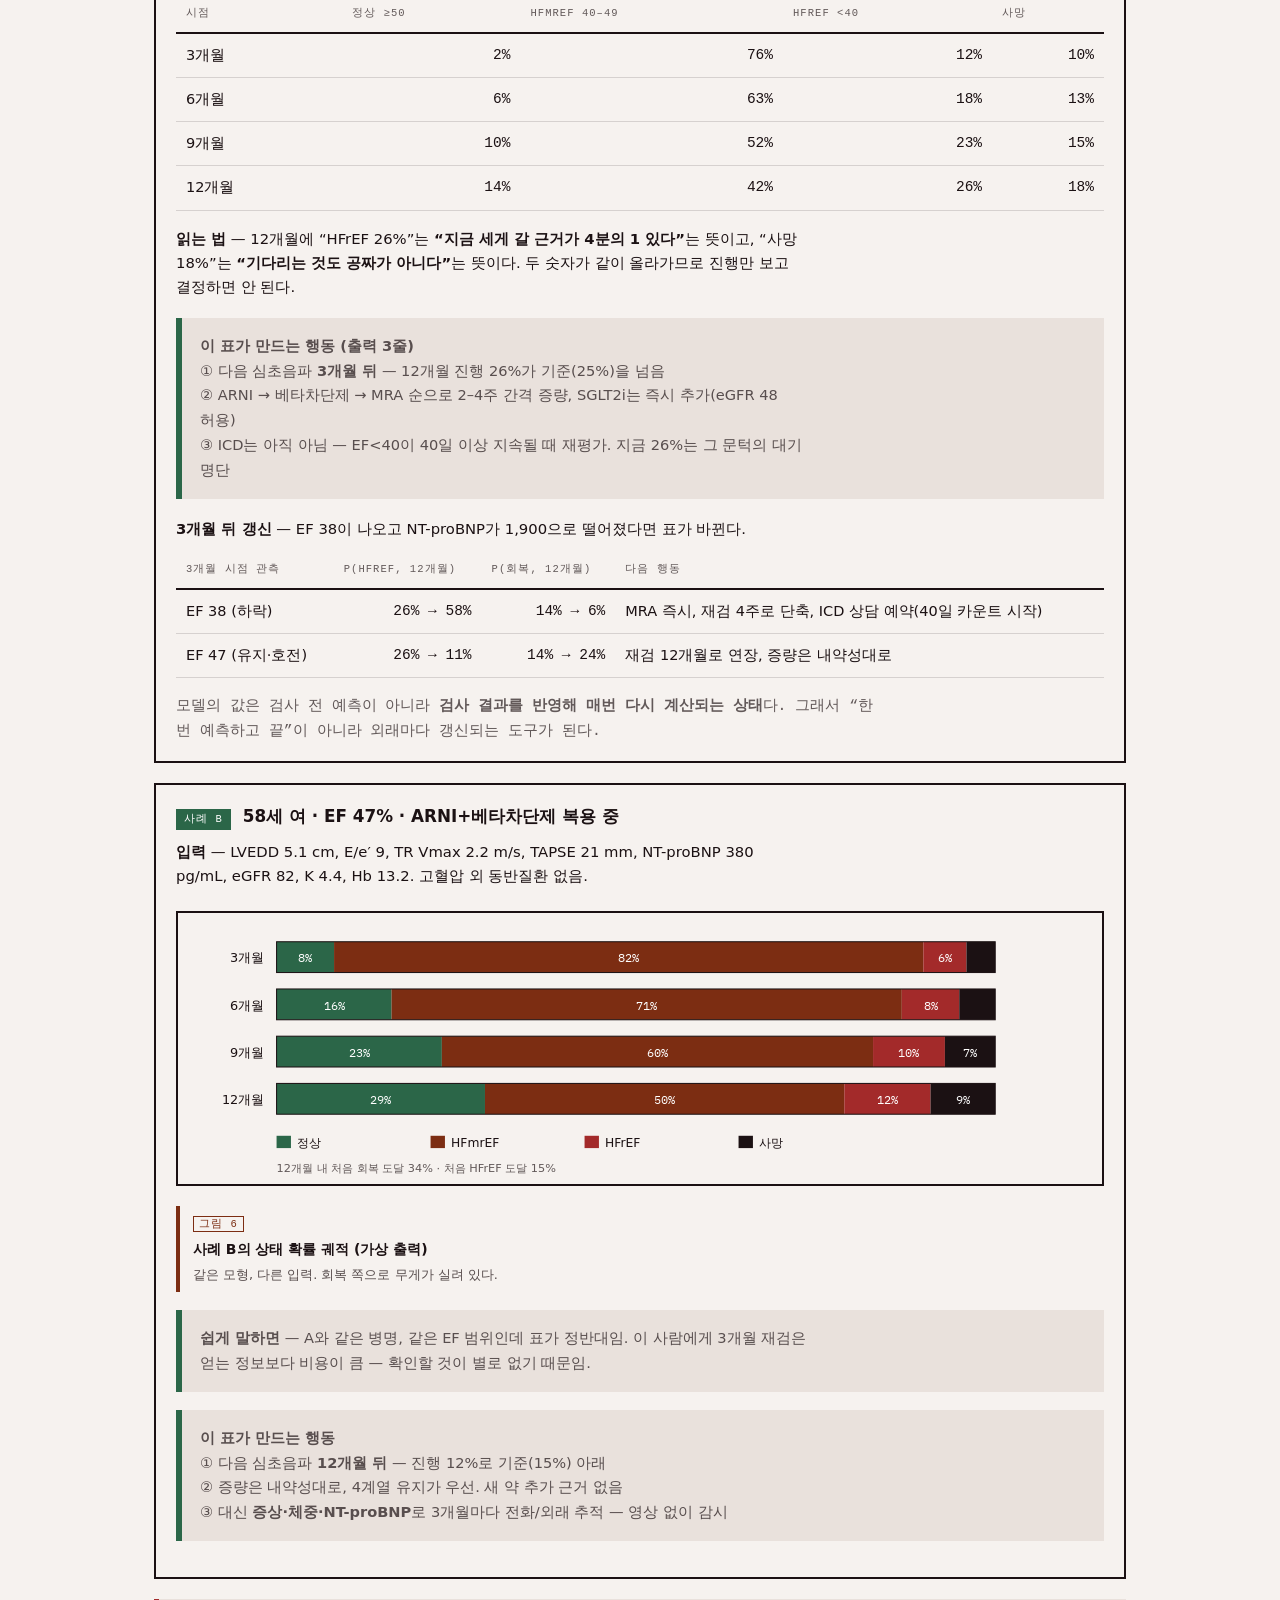
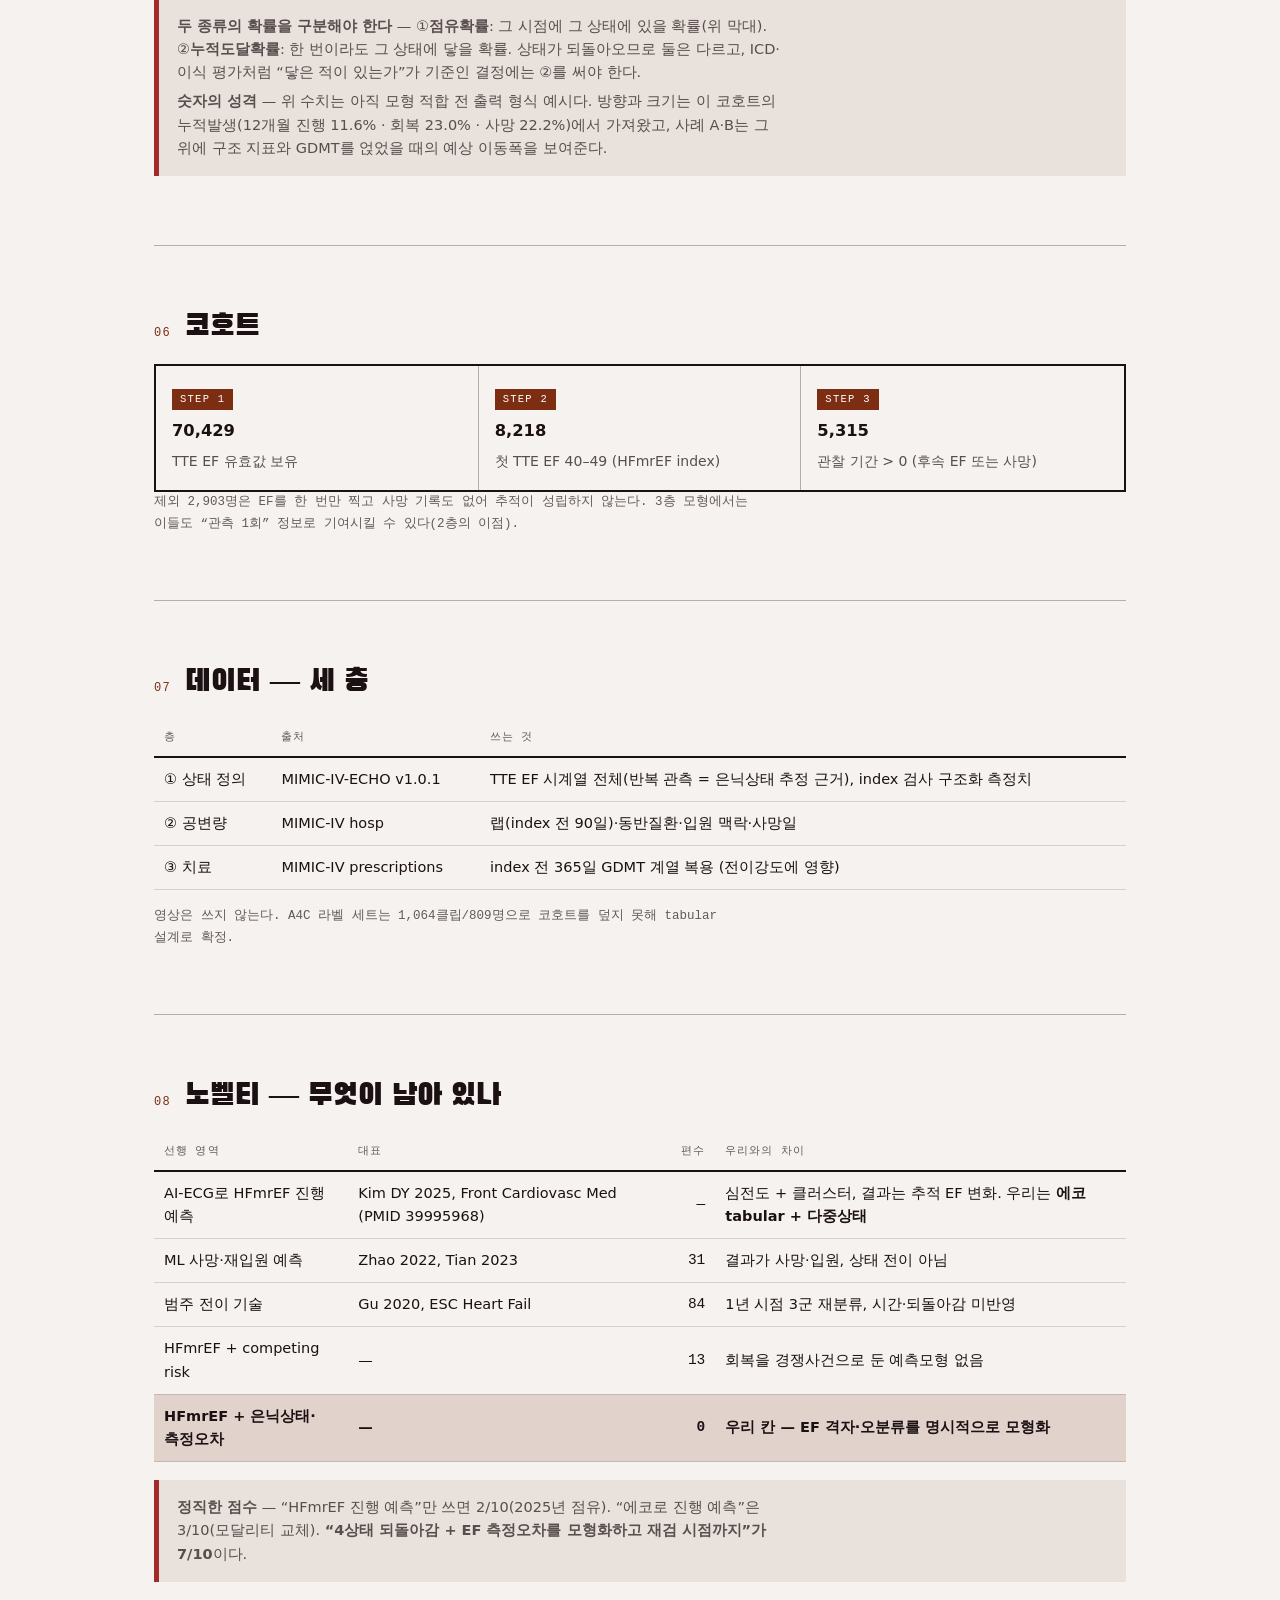
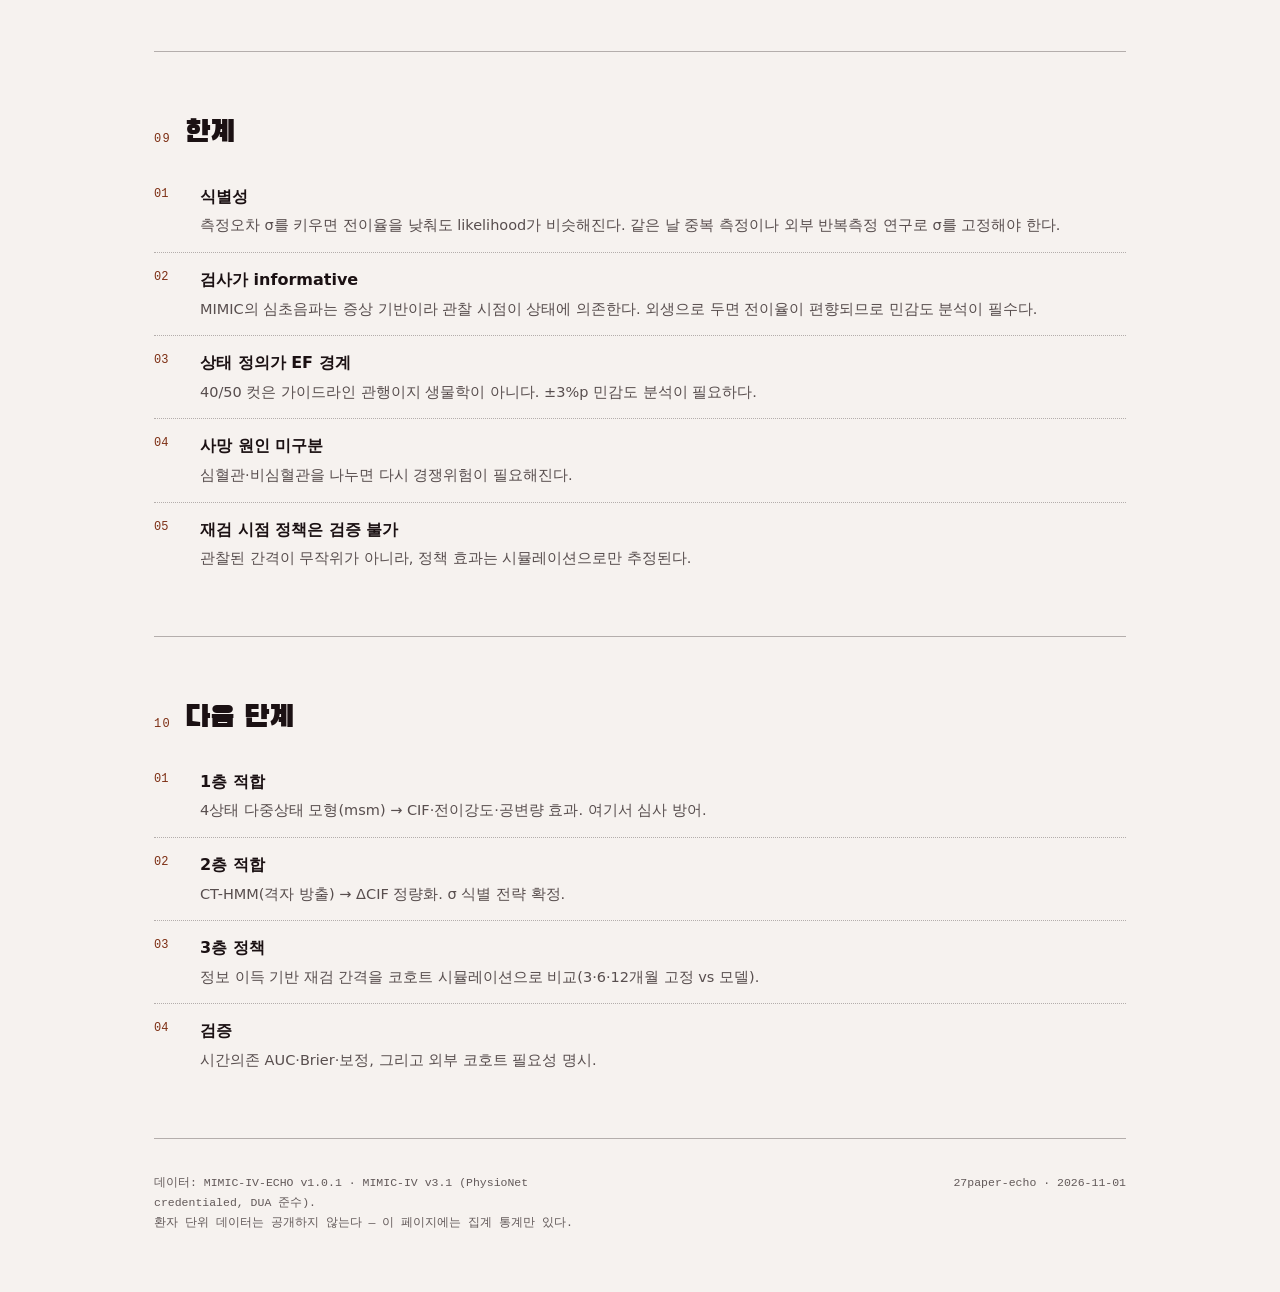
==== commit 415492bb: "Add methods report page: why per-patient what-if is not yet feasible Discord: https://discord.com/ch" ====
--- a/index.html
+++ b/index.html
@@ -29,6 +29,7 @@
   <div class="wrap">
     <a class="pt active" href="./" aria-current="page">연구 계획</a>
     <a class="pt" href="review/">데이터 리뷰</a>
+    <a class="pt" href="methods/">방법론 리포트</a>
   </div>
 </nav>
 
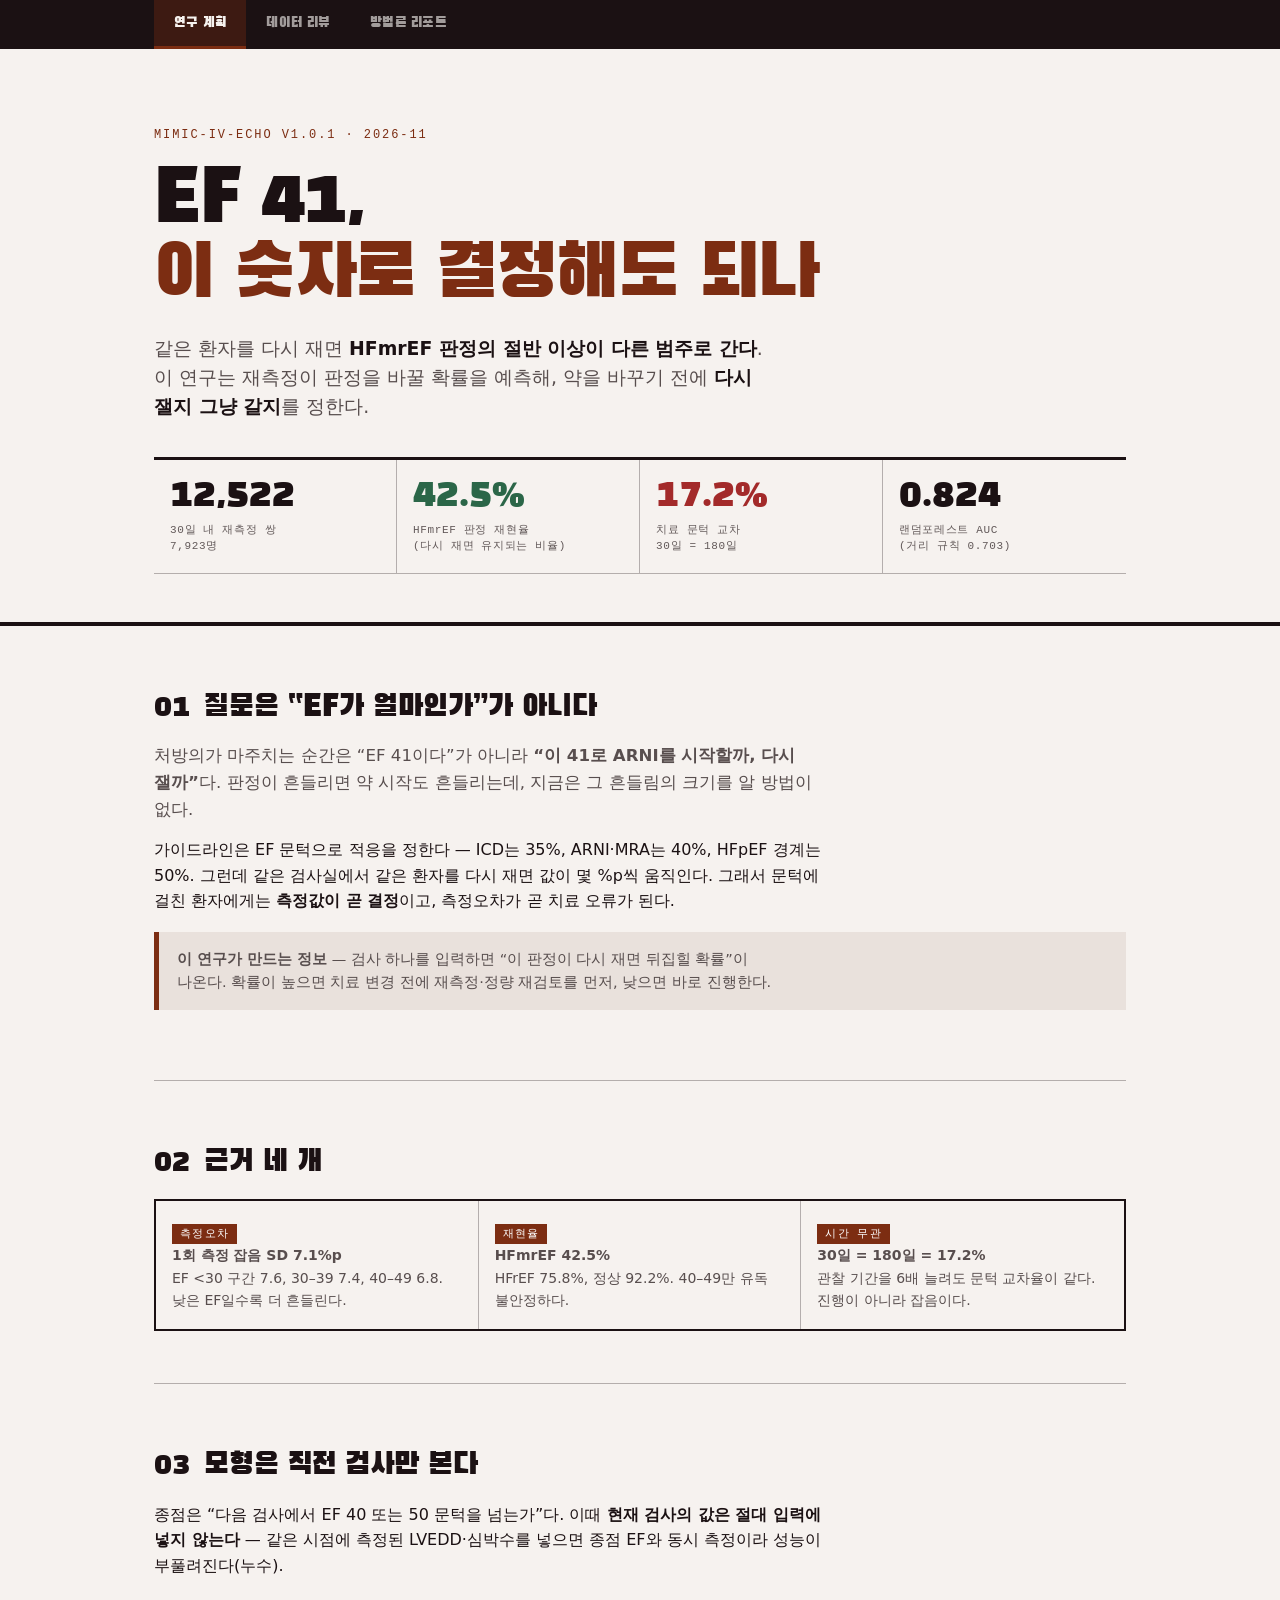
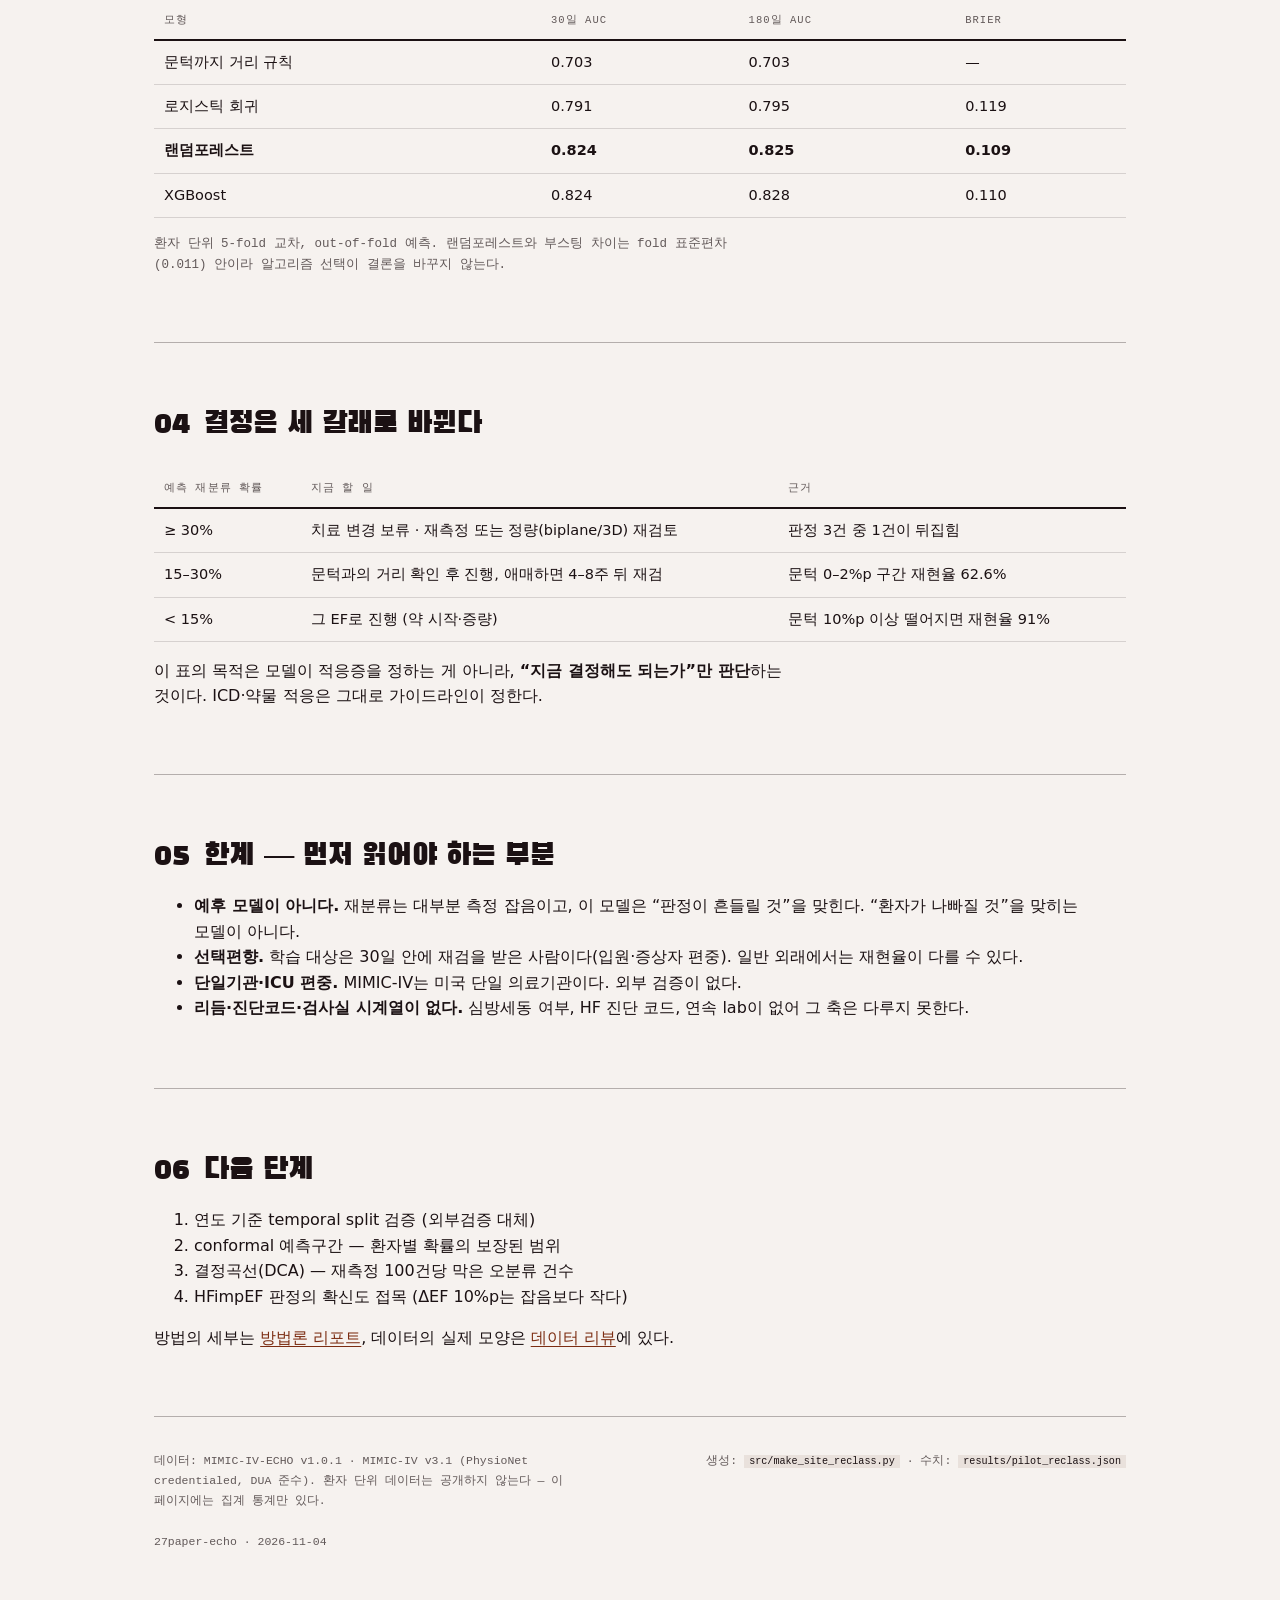
==== commit d48da40d: "사이트를 현재 주제(EF 문턱 재분류 예측)로 재작성 - 연구 계획: 질문·근거·모형·임상 경로를 재분류 예측으로 교체 - 데이터 리뷰: 항목 커버리지·EF 구간표기·반복측정 구조" ====
--- a/index.html
+++ b/index.html
@@ -3,11 +3,11 @@
 <head>
 <meta charset="utf-8">
 <meta name="viewport" content="width=device-width, initial-scale=1">
-<title>EF 40–49는 두 갈래로 갈라진다 — HFmrEF 다중상태·CT-HMM</title>
-<meta name="description" content="HFmrEF(EF 40–49)에서 진행·회복·사망을 다중상태 모형과 연속시간 은닉 마르코프 모형으로 예측하는 연구 설계. MIMIC-IV-ECHO 실측 5,315명.">
+<title>EF 41, 이 숫자로 결정해도 되나 — 재분류 예측 연구</title>
+<meta name="description" content="EF가 치료 문턱 근처일 때 재측정이 판정을 바꿀 확률을 예측한다. MIMIC-IV-ECHO 재측정 12,522쌍, 랜덤포레스트 AUC 0.824.">
 <meta property="og:type" content="article">
-<meta property="og:title" content="EF 40–49는 두 갈래로 갈라진다">
-<meta property="og:description" content="진행 21% · 회복 37% · 사망 31% — 세 갈래를 동시에 예측하고, 다음 검사 시점을 정한다.">
+<meta property="og:title" content="EF 41, 이 숫자로 결정해도 되나 — 재분류 예측 연구">
+<meta property="og:description" content="EF가 치료 문턱 근처일 때 재측정이 판정을 바꿀 확률을 예측한다. MIMIC-IV-ECHO 재측정 12,522쌍, 랜덤포레스트 AUC 0.824.">
 <meta property="og:locale" content="ko_KR">
 <meta property="og:url" content="https://kimhs950627.github.io/27paper-echo-hfmref/">
 <meta property="og:image" content="https://kimhs950627.github.io/27paper-echo-hfmref/assets/og.png">
@@ -35,275 +35,118 @@
 
 <header class="masthead">
   <div class="wrap">
-    <p class="kicker">MIMIC-IV-ECHO v1.0.1 · MIMIC-IV v3.1 · 2026-11</p>
-    <h1>EF 40–49는<br><em>두 갈래</em>로 갈라진다</h1>
-    <p class="sub">심부전 with mildly reduced EF(HFmrEF)는 가이드라인이 <b>“고려할 수 있다”</b>고만 적어둔
-    유일한 구간이다. 규칙이 없으니 모델이 필요하다. 이 연구는 <b>HFrEF로 진행할 확률</b>과
-    <b>회복할 확률</b>을 상태 전이로 동시에 추정하고, 다음 검사 시점을 정한다.</p>
-
+    <p class="kicker">MIMIC-IV-ECHO v1.0.1 · 2026-11</p>
+    <h1>EF 41,<br><em>이 숫자로 결정해도 되나</em></h1>
+    <p class="sub">같은 환자를 다시 재면 <b>HFmrEF 판정의 절반 이상이 다른 범주로 간다</b>.
+    이 연구는 재측정이 판정을 바꿀 확률을 예측해, 약을 바꾸기 전에 <b>다시 잴지 그냥 갈지</b>를 정한다.</p>
     <div class="statband">
-      <div><div class="v">5,315</div><div class="l">HFmrEF 첫 확인<br>분석 코호트</div></div>
-      <div><div class="v p">11.6%</div><div class="l">12개월 진행<br>(1,139명 관찰)</div></div>
-      <div><div class="v r">23.0%</div><div class="l">12개월 회복<br>(1,988명 관찰)</div></div>
-      <div><div class="v">22.2%</div><div class="l">12개월 사망<br>진행보다 많음</div></div>
+      <div><div class="v">12,522</div><div class="l">30일 내 재측정 쌍<br>7,923명</div></div>
+      <div><div class="v r">42.5%</div><div class="l">HFmrEF 판정 재현율<br>(다시 재면 유지되는 비율)</div></div>
+      <div><div class="v p">17.2%</div><div class="l">치료 문턱 교차<br>30일 = 180일</div></div>
+      <div><div class="v">0.824</div><div class="l">랜덤포레스트 AUC<br>(거리 규칙 0.703)</div></div>
     </div>
   </div>
 </header>
 
 <main class="wrap">
 
-<section id="problem">
-  <h2><span class="n">01</span>왜 이 구간이 비어 있나</h2>
-  <p class="lead">EF가 40% 미만이면 4제 요법이 명시적 적응이고, 50% 이상이면 4제 근거가 약하다.
-  40–49%는 그 사이 — 2023 ESC/HFA는 “may be considered”로 남겨두었다.</p>
-  <p>임상의가 실제로 마주하는 질문은 “이 환자가 HFrEF인가”가 아니라 <b>“지금 세게 갈까, 회복을 기다릴까”</b>다.
-  기다리면 EF가 50% 위로 올라와 약을 줄일 수 있고, 놓치면 4제·ICD 적응 시점을 잃는다.</p>
+<section id="question">
+  <h2><span class="num">01</span>질문은 “EF가 얼마인가”가 아니다</h2>
+  <p class="lead">처방의가 마주치는 순간은 “EF 41이다”가 아니라 <b>“이 41로 ARNI를 시작할까, 다시 잴까”</b>다.
+  판정이 흔들리면 약 시작도 흔들리는데, 지금은 그 흔들림의 크기를 알 방법이 없다.</p>
+  <p>가이드라인은 EF 문턱으로 적응을 정한다 — ICD는 35%, ARNI·MRA는 40%, HFpEF 경계는 50%.
+  그런데 같은 검사실에서 같은 환자를 다시 재면 값이 몇 %p씩 움직인다. 그래서 문턱에 걸친 환자에게는
+  <b>측정값이 곧 결정</b>이고, 측정오차가 곧 치료 오류가 된다.</p>
   <div class="box">
-    <p><b>이 연구가 바꾸려는 것</b> — 심초음파 결과지가 나온 순간, 같은 검사에서 얻은 구조 지표로
-    “12개월 안에 어느 상태에 있을 확률”을 계산해 <b>증량 여부</b>와 <b>다음 심초음파 시점</b>을 출력한다.</p>
+    <p><b>이 연구가 만드는 정보</b> — 검사 하나를 입력하면 “이 판정이 다시 재면 뒤집힐 확률”이 나온다.
+    확률이 높으면 치료 변경 전에 재측정·정량 재검토를 먼저, 낮으면 바로 진행한다.</p>
   </div>
 </section>
 
-<section id="states">
-  <h2><span class="n">02</span>상태는 네 개, 죽음만 흡수된다</h2>
-  <p>HFmrEF는 한 방향으로 가지 않는다. 전이를 세어보면 진행도 회복도 <b>되돌아온다</b>.</p>
-  <figure class="fig">
-  <div class="chart chart-wide"><svg viewBox="0 0 900 440" role="img" aria-label="4상태 전이도"><defs><marker id="a2" markerWidth="9" markerHeight="9" refX="8" refY="4.5" orient="auto"><path d="M0,0 L9,4.5 L0,9 z" fill="currentColor"/></marker></defs><rect x="40" y="130" width="150" height="64" style="fill:var(--color-positive)"/><text x="115.0" y="158" font-size="15" font-weight="700" fill="#fff" text-anchor="middle">정상</text><text x="115.0" y="177" font-family="IBM Plex Mono, monospace" font-size="11" fill="#fff" opacity=".82" text-anchor="middle">EF ≥ 50</text><rect x="375" y="130" width="150" height="64" style="fill:var(--color-accent)"/><text x="450.0" y="158" font-size="15" font-weight="700" fill="#fff" text-anchor="middle">HFmrEF</text><text x="450.0" y="177" font-family="IBM Plex Mono, monospace" font-size="11" fill="#fff" opacity=".82" text-anchor="middle">EF 40–49</text><rect x="710" y="130" width="150" height="64" style="fill:var(--color-negative)"/><text x="785.0" y="158" font-size="15" font-weight="700" fill="#fff" text-anchor="middle">HFrEF</text><text x="785.0" y="177" font-family="IBM Plex Mono, monospace" font-size="11" fill="#fff" opacity=".82" text-anchor="middle">EF < 40</text><rect x="700" y="320" width="150" height="62" style="fill:var(--color-text-1)"/><text x="775.0" y="348" font-size="15" font-weight="700" fill="#fff" text-anchor="middle">사망</text><text x="775.0" y="367" font-family="IBM Plex Mono, monospace" font-size="11" fill="#fff" opacity=".82" text-anchor="middle">흡수 상태</text><path d="M200 150 Q 283.0 112 366 150" fill="none" style="stroke:var(--color-accent)" stroke-width="2" marker-end="url(#a2)" opacity=".78"/><text x="282" y="100" font-family="IBM Plex Mono, monospace" font-size="11.5" style="fill:var(--color-accent)" text-anchor="middle">2,622</text><path d="M366 176 Q 283.0 214 200 176" fill="none" style="stroke:var(--color-accent)" stroke-width="2" marker-end="url(#a2)" opacity=".78"/><text x="282" y="232" font-family="IBM Plex Mono, monospace" font-size="11.5" style="fill:var(--color-accent)" text-anchor="middle">2,192</text><path d="M534 150 Q 617.0 112 700 150" fill="none" style="stroke:var(--color-negative)" stroke-width="2" marker-end="url(#a2)" opacity=".78"/><text x="617" y="100" font-family="IBM Plex Mono, monospace" font-size="11.5" style="fill:var(--color-negative)" text-anchor="middle">1,327</text><path d="M700 176 Q 617.0 214 534 176" fill="none" style="stroke:var(--color-negative)" stroke-width="2" marker-end="url(#a2)" opacity=".78"/><text x="617" y="232" font-family="IBM Plex Mono, monospace" font-size="11.5" style="fill:var(--color-negative)" text-anchor="middle">1,379</text><path d="M115 130 Q 452.5 -10 790 130" fill="none" style="stroke:var(--color-text-3)" stroke-width="2" marker-end="url(#a2)" opacity=".78"/><text x="452" y="38" font-family="IBM Plex Mono, monospace" font-size="11.5" style="fill:var(--color-text-3)" text-anchor="middle">1,539</text><path d="M792 200 Q 460.0 352 128 200" fill="none" style="stroke:var(--color-text-3)" stroke-width="2" marker-end="url(#a2)" opacity=".78"/><text x="452" y="304" font-family="IBM Plex Mono, monospace" font-size="11.5" style="fill:var(--color-text-3)" text-anchor="middle">1,109</text><path d="M524 196 Q 615.0 268 706 322" fill="none" style="stroke:var(--color-text-1)" stroke-width="2" marker-end="url(#a2)" opacity=".78"/><path d="M788 194 Q 788.0 257 788 320" fill="none" style="stroke:var(--color-text-1)" stroke-width="2" marker-end="url(#a2)" opacity=".78"/><text x="40" y="418" font-size="11" style="fill:var(--color-text-3)">숫자 = 인접 검사 전이 횟수 · 위쪽 호는 오른쪽으로, 아래쪽 호는 왼쪽으로 가는 전이 · 죽음(1,642건)만 흡수</text></svg></div>
-  <figcaption><span class="fno">그림 1</span><b>네 상태를 오가는 화살표</b><span class="cap">화살표 위 숫자는 실제로 관찰된 전이 횟수다. HFmrEF에서 HFrEF로 간 1,327건보다, HFrEF에서 HFmrEF로 돌아온 1,379건이 더 많다.</span></figcaption>
-</figure>
-<div class="box plain"><p><b>쉽게 말하면</b> — 계단과 같음. 내려갔다가 다시 올라올 수 있고, 유일하게 돌아올 수 없는 문이 사망임. 그래서 ‘진행’과 ‘회복’은 결승선이 아니라 지나가는 칸임.</p></div>
-  <p class="note">HFrEF로 갔다가 HFmrEF·정상으로 돌아온 전이 <b>2,488건</b>,
-  정상에서 다시 떨어진 전이 <b>4,161건</b>.
-  그래서 “진행/회복”은 종착점이 아니라 <b>일시적 상태</b>이고, 다중상태 모형으로 다뤄야 한다.</p>
-</section>
-
-<section id="grid">
-  <h2><span class="n">03</span>EF는 격자 위에 있다</h2>
-  <p>판독값을 세어보니 <b>93.9%가 5의 배수</b>였다. 즉 “EF 40–49”는 실질적으로 <b>40 아니면 45</b> 두 값이다.</p>
-  <figure class="fig">
-  <div class="chart chart-wide"><svg viewBox="0 0 900 320" role="img" aria-label="EF 판독값 분포: 5% 배수가 93.9%"><line x1="60" y1="230" x2="620" y2="230" style="stroke:var(--color-text-1)" stroke-width="2"/><line x1="60" y1="34" x2="60" y2="230" style="stroke:var(--color-text-1)" stroke-width="1"/><rect x="62.0" y="222.8" width="39.1" height="7.2" style="fill:var(--color-text-1)" opacity="0.55"/><text x="81.5" y="246" font-family="IBM Plex Mono, monospace" font-size="10" style="fill:var(--color-text-3)" text-anchor="middle">15</text><rect x="105.1" y="214.8" width="39.1" height="15.2" style="fill:var(--color-text-1)" opacity="0.55"/><text x="124.6" y="246" font-family="IBM Plex Mono, monospace" font-size="10" style="fill:var(--color-text-3)" text-anchor="middle">20</text><rect x="148.2" y="212.1" width="39.1" height="17.9" style="fill:var(--color-text-1)" opacity="0.55"/><text x="167.7" y="246" font-family="IBM Plex Mono, monospace" font-size="10" style="fill:var(--color-text-3)" text-anchor="middle">25</text><rect x="191.2" y="205.2" width="39.1" height="24.8" style="fill:var(--color-text-1)" opacity="0.55"/><text x="210.8" y="246" font-family="IBM Plex Mono, monospace" font-size="10" style="fill:var(--color-text-3)" text-anchor="middle">30</text><rect x="234.3" y="204.9" width="39.1" height="25.1" style="fill:var(--color-text-1)" opacity="0.55"/><text x="253.8" y="246" font-family="IBM Plex Mono, monospace" font-size="10" style="fill:var(--color-text-3)" text-anchor="middle">35</text><rect x="277.4" y="197.5" width="39.1" height="32.5" style="fill:var(--color-accent)" opacity="1"/><text x="296.9" y="246" font-family="IBM Plex Mono, monospace" font-size="10" style="fill:var(--color-text-3)" text-anchor="middle">40</text><rect x="320.5" y="197.0" width="39.1" height="33.0" style="fill:var(--color-accent)" opacity="1"/><text x="340.0" y="246" font-family="IBM Plex Mono, monospace" font-size="10" style="fill:var(--color-text-3)" text-anchor="middle">45</text><rect x="363.5" y="171.8" width="39.1" height="58.2" style="fill:var(--color-text-1)" opacity="0.55"/><text x="383.1" y="246" font-family="IBM Plex Mono, monospace" font-size="10" style="fill:var(--color-text-3)" text-anchor="middle">50</text><rect x="406.6" y="34.0" width="39.1" height="196.0" style="fill:var(--color-text-1)" opacity="0.55"/><text x="426.2" y="246" font-family="IBM Plex Mono, monospace" font-size="10" style="fill:var(--color-text-3)" text-anchor="middle">55</text><rect x="449.7" y="46.3" width="39.1" height="183.7" style="fill:var(--color-text-1)" opacity="0.55"/><text x="469.2" y="246" font-family="IBM Plex Mono, monospace" font-size="10" style="fill:var(--color-text-3)" text-anchor="middle">60</text><rect x="492.8" y="150.0" width="39.1" height="80.0" style="fill:var(--color-text-1)" opacity="0.55"/><text x="512.3" y="246" font-family="IBM Plex Mono, monospace" font-size="10" style="fill:var(--color-text-3)" text-anchor="middle">65</text><rect x="535.8" y="182.5" width="39.1" height="47.5" style="fill:var(--color-text-1)" opacity="0.55"/><text x="555.4" y="246" font-family="IBM Plex Mono, monospace" font-size="10" style="fill:var(--color-text-3)" text-anchor="middle">70</text><rect x="578.9" y="194.0" width="39.1" height="36.0" style="fill:var(--color-text-1)" opacity="0.55"/><text x="598.5" y="246" font-family="IBM Plex Mono, monospace" font-size="10" style="fill:var(--color-text-3)" text-anchor="middle">75</text><rect x="660" y="52" width="200" height="34" style="fill:var(--color-text-1)" opacity=".85"/><rect x="660" y="86" width="200" height="34" style="fill:var(--color-accent)"/><text x="660" y="40" font-family="IBM Plex Mono, monospace" font-size="11" style="fill:var(--color-text-3)">EF 기록 방식</text><text x="670" y="74" font-family="IBM Plex Mono, monospace" font-size="13" style="fill:var(--color-text-on-inverse)">5% 배수 · 93.9%</text><text x="670" y="108" font-family="IBM Plex Mono, monospace" font-size="13" style="fill:#fff">그 외 · 6.1%</text><text x="660" y="150" font-family="IBM Plex Mono, monospace" font-size="11" style="fill:var(--color-text-3)">총 133,841건</text><text x="660" y="172" font-size="11" style="fill:var(--color-text-3)">36–39% 구간은 전체의 0.2%뿐</text><text x="660" y="188" font-size="11" style="fill:var(--color-text-3)">→ 40과 45만 사실상 존재</text><text x="60" y="302" font-size="11" style="fill:var(--color-text-3)">가로: EF(%) · 세로: 판독 건수 · 주황 = HFmrEF 구간(40–49)</text></svg></div>
-  <figcaption><span class="fno">그림 2</span><b>EF 판독값은 눈금 위에 찍힌다</b><span class="cap">전체 133,841건의 EF 판독을 모두 세어 막대로 그린 것. 5의 배수에 찍힌 값이 93.9%이고, 36–39 구간은 0.2%뿐이다.</span></figcaption>
-</figure>
-<div class="box plain"><p><b>쉽게 말하면</b> — 체중계가 5kg 눈금으로만 표시되는 셈임. 44.6도 45로 찍히니 ‘한 칸(5%p)’은 반올림 오차와 같은 크기이고, 한 칸이 곧 진단 범주 변경임.</p></div>
-
-  <p>그래서 <b>한 칸(5%p) 재판독이 곧 진단 범주 변경</b>이 된다. 실제로 이렇게 갈린다.</p>
-  <figure class="fig">
-  <div class="chart chart-wide"><svg viewBox="0 0 900 320" role="img" aria-label="판독 구간별 다음 검사에서 EF 40 미만이 되는 비율"><line x1="90" y1="240" x2="790" y2="240" style="stroke:var(--color-text-1)" stroke-width="2"/><text x="82" y="40" font-family="IBM Plex Mono, monospace" font-size="10" style="fill:var(--color-text-3)" text-anchor="end">80%</text><text x="82" y="135.0" font-family="IBM Plex Mono, monospace" font-size="10" style="fill:var(--color-text-3)" text-anchor="end">40%</text><text x="82" y="240" font-family="IBM Plex Mono, monospace" font-size="10" style="fill:var(--color-text-3)" text-anchor="end">0%</text><rect x="104.0" y="46.5" width="112.0" height="193.5" style="fill:var(--color-text-3)" opacity="0.45"/><text x="160.0" y="38.5" font-family="IBM Plex Mono, monospace" font-size="12" style="fill:var(--color-text-1)" text-anchor="middle">73.7%</text><text x="160.0" y="258" font-family="IBM Plex Mono, monospace" font-size="11" style="fill:var(--color-text-1)" text-anchor="middle"><36</text><text x="160.0" y="273" font-family="IBM Plex Mono, monospace" font-size="10" style="fill:var(--color-text-3)" text-anchor="middle">n=9,191</text><rect x="244.0" y="94.7" width="112.0" height="145.3" style="fill:var(--color-text-3)" opacity="0.45"/><text x="300.0" y="86.7" font-family="IBM Plex Mono, monospace" font-size="12" style="fill:var(--color-text-1)" text-anchor="middle">55.4%</text><text x="300.0" y="258" font-family="IBM Plex Mono, monospace" font-size="11" style="fill:var(--color-text-1)" text-anchor="middle">36–39</text><text x="300.0" y="273" font-family="IBM Plex Mono, monospace" font-size="10" style="fill:var(--color-text-3)" text-anchor="middle">n=159</text><rect x="384.0" y="167.9" width="112.0" height="72.1" style="fill:var(--color-accent)" opacity="1"/><text x="440.0" y="159.9" font-family="IBM Plex Mono, monospace" font-size="12" style="fill:var(--color-text-1)" text-anchor="middle">27.5%</text><text x="440.0" y="258" font-family="IBM Plex Mono, monospace" font-size="11" style="fill:var(--color-text-1)" text-anchor="middle">40–44</text><text x="440.0" y="273" font-family="IBM Plex Mono, monospace" font-size="10" style="fill:var(--color-text-3)" text-anchor="middle">n=3,097</text><rect x="524.0" y="197.7" width="112.0" height="42.3" style="fill:var(--color-accent)" opacity="1"/><text x="580.0" y="189.7" font-family="IBM Plex Mono, monospace" font-size="12" style="fill:var(--color-text-1)" text-anchor="middle">16.1%</text><text x="580.0" y="258" font-family="IBM Plex Mono, monospace" font-size="11" style="fill:var(--color-text-1)" text-anchor="middle">45–49</text><text x="580.0" y="273" font-family="IBM Plex Mono, monospace" font-size="10" style="fill:var(--color-text-3)" text-anchor="middle">n=2,951</text><rect x="664.0" y="231.6" width="112.0" height="8.4" style="fill:var(--color-text-3)" opacity="0.45"/><text x="720.0" y="223.6" font-family="IBM Plex Mono, monospace" font-size="12" style="fill:var(--color-text-1)" text-anchor="middle">3.2%</text><text x="720.0" y="258" font-family="IBM Plex Mono, monospace" font-size="11" style="fill:var(--color-text-1)" text-anchor="middle">≥50</text><text x="720.0" y="273" font-family="IBM Plex Mono, monospace" font-size="10" style="fill:var(--color-text-3)" text-anchor="middle">n=48,014</text><text x="90" y="302" font-size="11" style="fill:var(--color-text-3)">36–39%로 판독된 환자의 44.7%가 다음 검사에서 40% 이상으로 돌아옴 — 한 칸 차이가 곧 범주 변경</text></svg></div>
-  <figcaption><span class="fno">그림 3</span><b>경계에 서면 다음 검사에서 어느 쪽으로도 넘어간다</b><span class="cap">지금 판독된 구간별로, 다음 심초음파에서 EF가 40 미만으로 떨어지는 비율. 40–44는 27.5%, 45–49는 16.1%인데 36–39는 55.4%가 다시 40 이상으로 돌아온다.</span></figcaption>
-</figure>
-<div class="box plain"><p><b>쉽게 말하면</b> — 절벽 끝에 서면 바람만 불어도 넘어감. 36–39는 ‘떨어졌다’기보다 ‘경계에서 흔들리는 중’이고, 40–44는 ‘아직은 안쪽이지만 언제든 넘어갈 자리’임.</p></div>
-
-  <div class="box warn">
-    <p><b>여기가 이 논문의 급소</b> — 같은 상태에 머문 두 검사의 |ΔEF| 중앙값이 <b>5%p</b>이고
-    <b>62.4%가 5%p 이상</b> 움직인다. 41 → 39는 사람 눈의 반올림 한 칸과 구별되지 않는데,
-    우리는 지금 그걸 “HFrEF 진행”이라고 라벨링하고 있다.</p>
+<section id="evidence">
+  <h2><span class="num">02</span>근거 네 개</h2>
+  <div class="cards">
+    <div class="card">
+      <p class="tag">측정오차</p>
+      <p><b>1회 측정 잡음 SD 7.1%p</b><br>
+      EF &lt;30 구간 7.6, 30–39 7.4, 40–49 6.8. 낮은 EF일수록 더 흔들린다.</p>
+    </div>
+    <div class="card">
+      <p class="tag">재현율</p>
+      <p><b>HFmrEF 42.5%</b><br>
+      HFrEF 75.8%, 정상 92.2%. 40–49만 유독 불안정하다.</p>
+    </div>
+    <div class="card">
+      <p class="tag">시간 무관</p>
+      <p><b>30일 = 180일 = 17.2%</b><br>
+      관찰 기간을 6배 늘려도 문턱 교차율이 같다. 진행이 아니라 잡음이다.</p>
+    </div>
   </div>
 </section>
 
 <section id="model">
-  <h2><span class="n">04</span>모델은 3층</h2>
-  <p class="lead">측정오차를 무시한 라벨로 결론을 내면 틀린다. 그래서 <b>해석 가능한 1층</b>과
-  <b>오차를 보정하는 2층</b>을 함께 돌리고, 둘의 차이를 결과로 보고한다.</p>
-
-  <h3>1층 — 다중상태 모형 (투명, 심사 방어용)</h3>
-  <p>상태를 관찰된 EF 범주로 두고 전이강도를 추정한다. 경쟁위험은 이 모형의 특수한 경우이므로,
-  누적발생함수는 전이확률행렬에서 그대로 나온다.</p>
-  <pre class="formula">CIF_k(t) = [ exp(Q·t) ]_&#123;s0 → k&#125;        q_ij(X) = q_ij0 · exp(X β_ij)</pre>
-  <figure class="fig">
-  <div class="chart chart-wide"><svg viewBox="0 0 900 340" role="img" aria-label="누적발생함수 곡선"><line x1="70" y1="254" x2="790" y2="254" style="stroke:var(--color-text-1)" stroke-width="2"/><line x1="70" y1="24" x2="70" y2="254" style="stroke:var(--color-text-1)" stroke-width="1"/><line x1="70.0" y1="254" x2="70.0" y2="260" style="stroke:var(--color-text-1)" stroke-width="1"/><text x="70.0" y="276" font-family="IBM Plex Mono, monospace" font-size="11" style="fill:var(--color-text-3)" text-anchor="middle">0</text><line x1="250.0" y1="254" x2="250.0" y2="260" style="stroke:var(--color-text-1)" stroke-width="1"/><text x="250.0" y="276" font-family="IBM Plex Mono, monospace" font-size="11" style="fill:var(--color-text-3)" text-anchor="middle">12</text><line x1="430.0" y1="254" x2="430.0" y2="260" style="stroke:var(--color-text-1)" stroke-width="1"/><text x="430.0" y="276" font-family="IBM Plex Mono, monospace" font-size="11" style="fill:var(--color-text-3)" text-anchor="middle">24</text><line x1="610.0" y1="254" x2="610.0" y2="260" style="stroke:var(--color-text-1)" stroke-width="1"/><text x="610.0" y="276" font-family="IBM Plex Mono, monospace" font-size="11" style="fill:var(--color-text-3)" text-anchor="middle">36</text><line x1="790.0" y1="254" x2="790.0" y2="260" style="stroke:var(--color-text-1)" stroke-width="1"/><text x="790.0" y="276" font-family="IBM Plex Mono, monospace" font-size="11" style="fill:var(--color-text-3)" text-anchor="middle">48</text><line x1="70" y1="254.0" x2="790" y2="254.0" style="stroke:var(--color-text-3)" stroke-width=".5" opacity=".4"/><text x="60" y="258.0" font-family="IBM Plex Mono, monospace" font-size="10" style="fill:var(--color-text-3)" text-anchor="end">0%</text><line x1="70" y1="182.3" x2="790" y2="182.3" style="stroke:var(--color-text-3)" stroke-width=".5" opacity=".4"/><text x="60" y="186.3" font-family="IBM Plex Mono, monospace" font-size="10" style="fill:var(--color-text-3)" text-anchor="end">10%</text><line x1="70" y1="110.5" x2="790" y2="110.5" style="stroke:var(--color-text-3)" stroke-width=".5" opacity=".4"/><text x="60" y="114.5" font-family="IBM Plex Mono, monospace" font-size="10" style="fill:var(--color-text-3)" text-anchor="end">20%</text><line x1="70" y1="38.8" x2="790" y2="38.8" style="stroke:var(--color-text-3)" stroke-width=".5" opacity=".4"/><text x="60" y="42.8" font-family="IBM Plex Mono, monospace" font-size="10" style="fill:var(--color-text-3)" text-anchor="end">30%</text><polyline points="70.0,254.0 85.0,223.2 100.0,213.1 115.0,206.5 130.0,199.9 145.0,194.6 160.0,189.9 175.0,185.4 190.0,181.1 205.0,178.6 220.0,175.7 235.0,172.9 250.0,170.9 265.0,168.4 280.0,164.9 295.0,161.2 310.0,158.5 325.0,156.3 340.0,153.7 355.0,152.4 370.0,150.5 385.0,147.8 400.0,146.6 415.0,145.2 430.0,144.0 445.0,141.9 460.0,140.5 475.0,139.7 490.0,138.3 505.0,136.9 520.0,136.3 535.0,135.0 550.0,133.1 565.0,132.5 580.0,131.2 595.0,130.1 610.0,129.0 625.0,128.0 640.0,126.7 655.0,126.2 670.0,125.5 685.0,124.7 700.0,123.9 715.0,123.2 730.0,122.4 745.0,122.3 760.0,121.7 775.0,120.9 790.0,120.3" fill="none" style="stroke:var(--color-negative)" stroke-width="2.5"/><circle cx="250.0" cy="170.9" r="4" style="fill:var(--color-negative)"/><polyline points="70.0,254.0 85.0,199.5 100.0,177.9 115.0,161.3 130.0,149.3 145.0,139.2 160.0,130.0 175.0,121.5 190.0,114.3 205.0,107.0 220.0,101.1 235.0,96.0 250.0,89.1 265.0,83.2 280.0,77.7 295.0,73.2 310.0,70.6 325.0,67.4 340.0,64.8 355.0,61.2 370.0,58.2 385.0,56.3 400.0,52.8 415.0,50.1 430.0,47.3 445.0,44.6 460.0,42.3 475.0,40.0 490.0,38.9 505.0,36.9 520.0,35.4 535.0,32.8 550.0,30.9 565.0,29.2 580.0,27.7 595.0,26.2 610.0,25.0 625.0,23.4 640.0,21.9 655.0,20.9 670.0,19.0 685.0,18.0 700.0,16.9 715.0,15.1 730.0,14.3 745.0,13.0 760.0,12.0 775.0,11.1 790.0,9.5" fill="none" style="stroke:var(--color-positive)" stroke-width="2.5"/><circle cx="250.0" cy="89.1" r="4" style="fill:var(--color-positive)"/><polyline points="70.0,254.0 85.0,186.3 100.0,165.9 115.0,151.0 130.0,141.9 145.0,132.4 160.0,124.2 175.0,118.5 190.0,113.2 205.0,107.2 220.0,103.7 235.0,99.6 250.0,94.5 265.0,91.7 280.0,89.2 295.0,86.9 310.0,85.4 325.0,83.3 340.0,81.3 355.0,80.2 370.0,78.3 385.0,76.1 400.0,74.9 415.0,73.8 430.0,72.3 445.0,71.0 460.0,70.1 475.0,69.1 490.0,68.0 505.0,67.5 520.0,66.5 535.0,65.9 550.0,65.1 565.0,64.7 580.0,64.1 595.0,63.2 610.0,62.4 625.0,61.8 640.0,61.2 655.0,59.8 670.0,58.5 685.0,57.9 700.0,57.6 715.0,56.7 730.0,56.3 745.0,55.5 760.0,54.9 775.0,54.0 790.0,54.0" fill="none" style="stroke:var(--color-text-1)" stroke-width="2.5"/><circle cx="250.0" cy="94.5" r="4" style="fill:var(--color-text-1)"/><rect x="80" y="28" width="300" height="68" style="fill:var(--color-surface-0)" opacity=".93"/><line x1="88" y1="40" x2="116" y2="40" style="stroke:var(--color-negative)" stroke-width="3"/><text x="126" y="44" font-family="IBM Plex Mono, monospace" font-size="12" style="fill:var(--color-text-1)">HFrEF 진행</text><text x="242" y="44" font-family="IBM Plex Mono, monospace" font-size="12" style="fill:var(--color-negative)">12개월 11.6%</text><line x1="88" y1="61" x2="116" y2="61" style="stroke:var(--color-positive)" stroke-width="3"/><text x="126" y="65" font-family="IBM Plex Mono, monospace" font-size="12" style="fill:var(--color-text-1)">회복</text><text x="242" y="65" font-family="IBM Plex Mono, monospace" font-size="12" style="fill:var(--color-positive)">12개월 23.0%</text><line x1="88" y1="82" x2="116" y2="82" style="stroke:var(--color-text-1)" stroke-width="3"/><text x="126" y="86" font-family="IBM Plex Mono, monospace" font-size="12" style="fill:var(--color-text-1)">사망</text><text x="242" y="86" font-family="IBM Plex Mono, monospace" font-size="12" style="fill:var(--color-text-1)">12개월 22.2%</text><text x="70" y="326" font-size="11" style="fill:var(--color-text-3)">가로: 개월 · 세로: 누적발생 · 12개월에 사망(22.2%)이 진행(11.6%)보다 많음</text></svg></div>
-  <figcaption><span class="fno">그림 4</span><b>12개월에 무엇이 얼마나 생기나</b><span class="cap">index 검사 후 시간에 따라 진행·회복·사망이 각각 얼마나 쌓였는지. 12개월 시점 진행 11.6%, 회복 23.0%, 사망 22.2%.</span></figcaption>
-</figure>
-<div class="box plain"><p><b>쉽게 말하면</b> — 1년 뒤 좋아질 사람(23%)이 나빠질 사람(12%)의 두 배인데, 그 사이 죽는 사람이 나빠지는 사람보다 많음. 그래서 ‘진행 위험’만 말하면 반쪽짜리 설명이 됨.</p></div>
-
-  <p class="note">12개월에 사망 22.2%가 진행 11.6%보다 크다. “1년 진행 위험”만 말하면
-  그 환자가 죽을 확률을 숨기게 된다. 그래서 출력은 항상 세 개를 함께 낸다.</p>
-
-  <h3>2층 — 연속시간 은닉 마르코프 모형 (측정오차 보정)</h3>
-  <p>관측된 EF는 잡음 섞인 대리지표다. 상태는 은닉으로 두고, 관측은 <b>격자에 반올림된 값</b>으로 모형화한다.</p>
-  <pre class="formula">S(t) ∈ &#123;HFmrEF, HFrEF, 정상, 사망&#125;      P(S(t)=k | 이력) = Σ_s [exp(Qt)]_&#123;s,k&#125; · P(S(t0)=s | 이력)
-E_obs = round(E* + ε, 5),  ε ~ N(0, σ),  0~100 절단</pre>
-  <p>1층과 2층의 차이가 곧 논문의 방법론적 결과다.</p>
-  <pre class="formula">Δ = CIF_HMM(진행, 12개월) − CIF_관측라벨(진행, 12개월)</pre>
-  <p class="note">Δ가 크면 “지금까지 보고된 HFmrEF 진행률은 측정오차를 포함한 과대추정”,
-  작으면 “라벨이 견고했다”. 어느 쪽이 나와도 보고할 가치가 있다.</p>
-
-  <h3>3층 — 결정 규칙</h3>
-  <p>확률을 행동으로 바꾸는 단계. 다음 검사 시점은 <b>상태 불확실성이 가장 크게 줄어드는 시점</b>으로 정한다.</p>
-  <pre class="formula">t* = argmax_t  E[ H(S(t)) − H(S(t) | EF 관측) ]</pre>
-  <p class="note">상태가 확실한 환자(P(HFrEF)=0.9)는 검사해도 정보 이득이 작아 간격을 늘리고,
-  경계에 걸친 환자(EF 44, P=0.4)는 이득이 커서 간격을 줄인다.</p>
+  <h2><span class="num">03</span>모형은 직전 검사만 본다</h2>
+  <p>종점은 “다음 검사에서 EF 40 또는 50 문턱을 넘는가”다. 이때 <b>현재 검사의 값은 절대 입력에 넣지 않는다</b> —
+  같은 시점에 측정된 LVEDD·심박수를 넣으면 종점 EF와 동시 측정이라 성능이 부풀려진다(누수).</p>
+  <div class="tbl-wrap">
+    <table>
+      <thead><tr><th>모형</th><th class="n">30일 AUC</th><th class="n">180일 AUC</th><th class="n">Brier</th></tr></thead>
+      <tbody>
+        <tr><td>문턱까지 거리 규칙</td><td class="n">0.703</td><td class="n">0.703</td><td class="n">—</td></tr>
+        <tr><td>로지스틱 회귀</td><td class="n">0.791</td><td class="n">0.795</td><td class="n">0.119</td></tr>
+        <tr><td><b>랜덤포레스트</b></td><td class="n"><b>0.824</b></td><td class="n"><b>0.825</b></td><td class="n"><b>0.109</b></td></tr>
+        <tr><td>XGBoost</td><td class="n">0.824</td><td class="n">0.828</td><td class="n">0.110</td></tr>
+      </tbody>
+    </table>
+  </div>
+  <p class="note">환자 단위 5-fold 교차, out-of-fold 예측. 랜덤포레스트와 부스팅 차이는 fold 표준편차(0.011) 안이라
+  알고리즘 선택이 결론을 바꾸지 않는다.</p>
 </section>
 
-<section id="examples">
-  <h2><span class="n">05</span>모델이 내놓는 것은 — 3·6·9·12개월 확률표</h2>
-  <p class="lead">입력은 색인 심초음파 한 장과 그 환자의 기본 정보. 출력은 <b>네 상태의 확률을 네 시점에 찍은 표</b>임.
-  위험점수 하나가 아니라 표를 내야 처방이 바뀐다.</p>
-
-  <table>
-    <thead><tr><th>입력 (index 시점, 1회)</th><th>출력 (환자 1명당)</th></tr></thead>
-    <tbody>
-      <tr>
-        <td>EF 40–49 · LVEDD · 벽두께 · LA volume · E/e′ · TAPSE · TR Vmax<br>
-            NT-proBNP · eGFR · K · Hb · INR<br>
-            나이 · 동반질환(당뇨·AF·CKD) · 현재 GDMT 4계열</td>
-        <td>3·6·9·12개월 × 4상태 확률표<br>
-            12개월 내 <b>처음</b> HFrEF 도달 확률 · <b>처음</b> 회복 도달 확률<br>
-            → 다음 심초음파 시점 · 증량 단계 · ICD 평가 시기</td>
-      </tr>
-    </tbody>
-  </table>
-
-  <div class="case">
-    <div class="case-h"><span class="tag neg">사례 A</span><h3>62세 남 · EF 44% · 푸로세미드만 복용</h3></div>
-    <p><b>입력</b> — LVEDD 6.1 cm, LA volume index 46 mL/m², E/e′ 16, TR Vmax 3.1 m/s, TAPSE 15 mm,
-    NT-proBNP 2,800 pg/mL, eGFR 48, K 4.6, Hb 11.8. 당뇨·심방세동 있음. GDMT는 푸로세미드 40 mg 하나뿐.</p>
-    <p class="note">구조 지표가 먼저 나빠진 전형적 모양 — EF는 44로 아직 범위 안인데 좌심실은 확장되고
-    폐동맥압은 올라가 있다. EF만 보는 규칙은 이 사람을 “안정”으로 분류한다.</p>
-
-    <figure class="fig">
-  <div class="chart chart-wide"><svg viewBox="0 0 900 264" role="img" aria-label="시점별 상태 확률"><text x="84" y="48.0" font-size="12.5" style="fill:var(--color-text-1)" text-anchor="end">3개월</text><rect x="96.0" y="28" width="14.0" height="30" style="fill:var(--color-positive)"/><rect x="110.0" y="28" width="532.0" height="30" style="fill:var(--color-accent)"/><text x="376.0" y="48.0" font-family="IBM Plex Mono, monospace" font-size="12" fill="#fff" text-anchor="middle">76%</text><rect x="642.0" y="28" width="84.0" height="30" style="fill:var(--color-negative)"/><text x="684.0" y="48.0" font-family="IBM Plex Mono, monospace" font-size="12" fill="#fff" text-anchor="middle">12%</text><rect x="726.0" y="28" width="70.0" height="30" style="fill:var(--color-text-1)"/><text x="761.0" y="48.0" font-family="IBM Plex Mono, monospace" font-size="12" fill="#fff" text-anchor="middle">10%</text><rect x="96" y="28" width="700" height="30" fill="none" style="stroke:var(--color-text-1)" stroke-width="1"/><text x="84" y="94.0" font-size="12.5" style="fill:var(--color-text-1)" text-anchor="end">6개월</text><rect x="96.0" y="74" width="42.0" height="30" style="fill:var(--color-positive)"/><text x="117.0" y="94.0" font-family="IBM Plex Mono, monospace" font-size="12" fill="#fff" text-anchor="middle">6%</text><rect x="138.0" y="74" width="441.0" height="30" style="fill:var(--color-accent)"/><text x="358.5" y="94.0" font-family="IBM Plex Mono, monospace" font-size="12" fill="#fff" text-anchor="middle">63%</text><rect x="579.0" y="74" width="126.0" height="30" style="fill:var(--color-negative)"/><text x="642.0" y="94.0" font-family="IBM Plex Mono, monospace" font-size="12" fill="#fff" text-anchor="middle">18%</text><rect x="705.0" y="74" width="91.0" height="30" style="fill:var(--color-text-1)"/><text x="750.5" y="94.0" font-family="IBM Plex Mono, monospace" font-size="12" fill="#fff" text-anchor="middle">13%</text><rect x="96" y="74" width="700" height="30" fill="none" style="stroke:var(--color-text-1)" stroke-width="1"/><text x="84" y="140.0" font-size="12.5" style="fill:var(--color-text-1)" text-anchor="end">9개월</text><rect x="96.0" y="120" width="70.0" height="30" style="fill:var(--color-positive)"/><text x="131.0" y="140.0" font-family="IBM Plex Mono, monospace" font-size="12" fill="#fff" text-anchor="middle">10%</text><rect x="166.0" y="120" width="364.0" height="30" style="fill:var(--color-accent)"/><text x="348.0" y="140.0" font-family="IBM Plex Mono, monospace" font-size="12" fill="#fff" text-anchor="middle">52%</text><rect x="530.0" y="120" width="161.0" height="30" style="fill:var(--color-negative)"/><text x="610.5" y="140.0" font-family="IBM Plex Mono, monospace" font-size="12" fill="#fff" text-anchor="middle">23%</text><rect x="691.0" y="120" width="105.0" height="30" style="fill:var(--color-text-1)"/><text x="743.5" y="140.0" font-family="IBM Plex Mono, monospace" font-size="12" fill="#fff" text-anchor="middle">15%</text><rect x="96" y="120" width="700" height="30" fill="none" style="stroke:var(--color-text-1)" stroke-width="1"/><text x="84" y="186.0" font-size="12.5" style="fill:var(--color-text-1)" text-anchor="end">12개월</text><rect x="96.0" y="166" width="98.0" height="30" style="fill:var(--color-positive)"/><text x="145.0" y="186.0" font-family="IBM Plex Mono, monospace" font-size="12" fill="#fff" text-anchor="middle">14%</text><rect x="194.0" y="166" width="294.0" height="30" style="fill:var(--color-accent)"/><text x="341.0" y="186.0" font-family="IBM Plex Mono, monospace" font-size="12" fill="#fff" text-anchor="middle">42%</text><rect x="488.0" y="166" width="182.0" height="30" style="fill:var(--color-negative)"/><text x="579.0" y="186.0" font-family="IBM Plex Mono, monospace" font-size="12" fill="#fff" text-anchor="middle">26%</text><rect x="670.0" y="166" width="126.0" height="30" style="fill:var(--color-text-1)"/><text x="733.0" y="186.0" font-family="IBM Plex Mono, monospace" font-size="12" fill="#fff" text-anchor="middle">18%</text><rect x="96" y="166" width="700" height="30" fill="none" style="stroke:var(--color-text-1)" stroke-width="1"/><rect x="96" y="217" width="14" height="12" style="fill:var(--color-positive)"/><text x="116" y="228" font-size="12" style="fill:var(--color-text-1)">정상</text><rect x="246" y="217" width="14" height="12" style="fill:var(--color-accent)"/><text x="266" y="228" font-size="12" style="fill:var(--color-text-1)">HFmrEF</text><rect x="396" y="217" width="14" height="12" style="fill:var(--color-negative)"/><text x="416" y="228" font-size="12" style="fill:var(--color-text-1)">HFrEF</text><rect x="546" y="217" width="14" height="12" style="fill:var(--color-text-1)"/><text x="566" y="228" font-size="12" style="fill:var(--color-text-1)">사망</text><text x="96" y="252" font-size="11" style="fill:var(--color-text-3)">12개월 내 처음 HFrEF 도달 33% · 처음 회복 도달 15% (점유확률과 다름)</text></svg></div>
-  <figcaption><span class="fno">그림 5</span><b>사례 A의 상태 확률 궤적 (가상 출력)</b><span class="cap">각 막대는 그 시점에 어느 상태에 있을 확률. 100%를 네 칸으로 나눈 것.</span></figcaption>
-</figure>
-<div class="box plain"><p><b>쉽게 말하면</b> — 3개월까지는 거의 안 움직임(유지 76%). 이 시점 검사는 상태 확인이 아니라 약 반응 확인용임. 9개월을 넘기면 진행이 눈에 띄게 가속함.</p></div>
-
-    <table class="ptab">
-      <thead><tr><th>시점</th><th class="num">정상 ≥50</th><th class="num">HFmrEF 40–49</th>
-        <th class="num">HFrEF &lt;40</th><th class="num">사망</th></tr></thead>
+<section id="pathway">
+  <h2><span class="num">04</span>결정은 세 갈래로 바뀐다</h2>
+  <div class="tbl-wrap">
+    <table>
+      <thead><tr><th>예측 재분류 확률</th><th>지금 할 일</th><th>근거</th></tr></thead>
       <tbody>
-        <tr><td>3개월</td><td class="num" data-label="정상 ≥50">2%</td><td class="num" data-label="HFmrEF">76%</td><td class="num" data-label="HFrEF &lt;40">12%</td><td class="num" data-label="사망">10%</td></tr>
-        <tr><td>6개월</td><td class="num" data-label="정상 ≥50">6%</td><td class="num" data-label="HFmrEF">63%</td><td class="num" data-label="HFrEF &lt;40">18%</td><td class="num" data-label="사망">13%</td></tr>
-        <tr><td>9개월</td><td class="num" data-label="정상 ≥50">10%</td><td class="num" data-label="HFmrEF">52%</td><td class="num" data-label="HFrEF &lt;40">23%</td><td class="num" data-label="사망">15%</td></tr>
-        <tr><td>12개월</td><td class="num" data-label="정상 ≥50">14%</td><td class="num" data-label="HFmrEF">42%</td><td class="num" data-label="HFrEF &lt;40">26%</td><td class="num" data-label="사망">18%</td></tr>
+        <tr><td class="n">≥ 30%</td><td>치료 변경 보류 · 재측정 또는 정량(biplane/3D) 재검토</td><td>판정 3건 중 1건이 뒤집힘</td></tr>
+        <tr><td class="n">15–30%</td><td>문턱과의 거리 확인 후 진행, 애매하면 4–8주 뒤 재검</td><td>문턱 0–2%p 구간 재현율 62.6%</td></tr>
+        <tr><td class="n">&lt; 15%</td><td>그 EF로 진행 (약 시작·증량)</td><td>문턱 10%p 이상 떨어지면 재현율 91%</td></tr>
       </tbody>
     </table>
-
-    <p><b>읽는 법</b> — 12개월에 “HFrEF 26%”는 <b>“지금 세게 갈 근거가 4분의 1 있다”</b>는 뜻이고,
-    “사망 18%”는 <b>“기다리는 것도 공짜가 아니다”</b>는 뜻이다. 두 숫자가 같이 올라가므로 진행만 보고 결정하면 안 된다.</p>
-
-    <div class="box plain">
-      <p><b>이 표가 만드는 행동 (출력 3줄)</b><br>
-      ① 다음 심초음파 <b>3개월 뒤</b> — 12개월 진행 26%가 기준(25%)을 넘음<br>
-      ② ARNI → 베타차단제 → MRA 순으로 2–4주 간격 증량, SGLT2i는 즉시 추가(eGFR 48 허용)<br>
-      ③ ICD는 아직 아님 — EF&lt;40이 40일 이상 지속될 때 재평가. 지금 26%는 그 문턱의 대기 명단</p>
-    </div>
-
-    <p><b>3개월 뒤 갱신</b> — EF 38이 나오고 NT-proBNP가 1,900으로 떨어졌다면 표가 바뀐다.</p>
-    <table class="ptab">
-      <thead><tr><th>3개월 시점 관측</th><th class="num">P(HFrEF, 12개월)</th><th class="num">P(회복, 12개월)</th><th>다음 행동</th></tr></thead>
-      <tbody>
-        <tr><td>EF 38 (하락)</td><td class="num" data-label="P(HFrEF, 12개월)">26% → 58%</td>
-            <td class="num" data-label="P(회복, 12개월)">14% → 6%</td>
-            <td data-label="다음 행동">MRA 즉시, 재검 4주로 단축, ICD 상담 예약(40일 카운트 시작)</td></tr>
-        <tr><td>EF 47 (유지·호전)</td><td class="num" data-label="P(HFrEF, 12개월)">26% → 11%</td>
-            <td class="num" data-label="P(회복, 12개월)">14% → 24%</td>
-            <td data-label="다음 행동">재검 12개월로 연장, 증량은 내약성대로</td></tr>
-      </tbody>
-    </table>
-    <p class="note">모델의 값은 검사 전 예측이 아니라 <b>검사 결과를 반영해 매번 다시 계산되는 상태</b>다.
-    그래서 “한 번 예측하고 끝”이 아니라 외래마다 갱신되는 도구가 된다.</p>
   </div>
-
-  <div class="case">
-    <div class="case-h"><span class="tag pos">사례 B</span><h3>58세 여 · EF 47% · ARNI+베타차단제 복용 중</h3></div>
-    <p><b>입력</b> — LVEDD 5.1 cm, E/e′ 9, TR Vmax 2.2 m/s, TAPSE 21 mm, NT-proBNP 380 pg/mL,
-    eGFR 82, K 4.4, Hb 13.2. 고혈압 외 동반질환 없음.</p>
-
-    <figure class="fig">
-  <div class="chart chart-wide"><svg viewBox="0 0 900 264" role="img" aria-label="시점별 상태 확률"><text x="84" y="48.0" font-size="12.5" style="fill:var(--color-text-1)" text-anchor="end">3개월</text><rect x="96.0" y="28" width="56.0" height="30" style="fill:var(--color-positive)"/><text x="124.0" y="48.0" font-family="IBM Plex Mono, monospace" font-size="12" fill="#fff" text-anchor="middle">8%</text><rect x="152.0" y="28" width="574.0" height="30" style="fill:var(--color-accent)"/><text x="439.0" y="48.0" font-family="IBM Plex Mono, monospace" font-size="12" fill="#fff" text-anchor="middle">82%</text><rect x="726.0" y="28" width="42.0" height="30" style="fill:var(--color-negative)"/><text x="747.0" y="48.0" font-family="IBM Plex Mono, monospace" font-size="12" fill="#fff" text-anchor="middle">6%</text><rect x="768.0" y="28" width="28.0" height="30" style="fill:var(--color-text-1)"/><rect x="96" y="28" width="700" height="30" fill="none" style="stroke:var(--color-text-1)" stroke-width="1"/><text x="84" y="94.0" font-size="12.5" style="fill:var(--color-text-1)" text-anchor="end">6개월</text><rect x="96.0" y="74" width="112.0" height="30" style="fill:var(--color-positive)"/><text x="152.0" y="94.0" font-family="IBM Plex Mono, monospace" font-size="12" fill="#fff" text-anchor="middle">16%</text><rect x="208.0" y="74" width="497.0" height="30" style="fill:var(--color-accent)"/><text x="456.5" y="94.0" font-family="IBM Plex Mono, monospace" font-size="12" fill="#fff" text-anchor="middle">71%</text><rect x="705.0" y="74" width="56.0" height="30" style="fill:var(--color-negative)"/><text x="733.0" y="94.0" font-family="IBM Plex Mono, monospace" font-size="12" fill="#fff" text-anchor="middle">8%</text><rect x="761.0" y="74" width="35.0" height="30" style="fill:var(--color-text-1)"/><rect x="96" y="74" width="700" height="30" fill="none" style="stroke:var(--color-text-1)" stroke-width="1"/><text x="84" y="140.0" font-size="12.5" style="fill:var(--color-text-1)" text-anchor="end">9개월</text><rect x="96.0" y="120" width="161.0" height="30" style="fill:var(--color-positive)"/><text x="176.5" y="140.0" font-family="IBM Plex Mono, monospace" font-size="12" fill="#fff" text-anchor="middle">23%</text><rect x="257.0" y="120" width="420.0" height="30" style="fill:var(--color-accent)"/><text x="467.0" y="140.0" font-family="IBM Plex Mono, monospace" font-size="12" fill="#fff" text-anchor="middle">60%</text><rect x="677.0" y="120" width="70.0" height="30" style="fill:var(--color-negative)"/><text x="712.0" y="140.0" font-family="IBM Plex Mono, monospace" font-size="12" fill="#fff" text-anchor="middle">10%</text><rect x="747.0" y="120" width="49.0" height="30" style="fill:var(--color-text-1)"/><text x="771.5" y="140.0" font-family="IBM Plex Mono, monospace" font-size="12" fill="#fff" text-anchor="middle">7%</text><rect x="96" y="120" width="700" height="30" fill="none" style="stroke:var(--color-text-1)" stroke-width="1"/><text x="84" y="186.0" font-size="12.5" style="fill:var(--color-text-1)" text-anchor="end">12개월</text><rect x="96.0" y="166" width="203.0" height="30" style="fill:var(--color-positive)"/><text x="197.5" y="186.0" font-family="IBM Plex Mono, monospace" font-size="12" fill="#fff" text-anchor="middle">29%</text><rect x="299.0" y="166" width="350.0" height="30" style="fill:var(--color-accent)"/><text x="474.0" y="186.0" font-family="IBM Plex Mono, monospace" font-size="12" fill="#fff" text-anchor="middle">50%</text><rect x="649.0" y="166" width="84.0" height="30" style="fill:var(--color-negative)"/><text x="691.0" y="186.0" font-family="IBM Plex Mono, monospace" font-size="12" fill="#fff" text-anchor="middle">12%</text><rect x="733.0" y="166" width="63.0" height="30" style="fill:var(--color-text-1)"/><text x="764.5" y="186.0" font-family="IBM Plex Mono, monospace" font-size="12" fill="#fff" text-anchor="middle">9%</text><rect x="96" y="166" width="700" height="30" fill="none" style="stroke:var(--color-text-1)" stroke-width="1"/><rect x="96" y="217" width="14" height="12" style="fill:var(--color-positive)"/><text x="116" y="228" font-size="12" style="fill:var(--color-text-1)">정상</text><rect x="246" y="217" width="14" height="12" style="fill:var(--color-accent)"/><text x="266" y="228" font-size="12" style="fill:var(--color-text-1)">HFmrEF</text><rect x="396" y="217" width="14" height="12" style="fill:var(--color-negative)"/><text x="416" y="228" font-size="12" style="fill:var(--color-text-1)">HFrEF</text><rect x="546" y="217" width="14" height="12" style="fill:var(--color-text-1)"/><text x="566" y="228" font-size="12" style="fill:var(--color-text-1)">사망</text><text x="96" y="252" font-size="11" style="fill:var(--color-text-3)">12개월 내 처음 회복 도달 34% · 처음 HFrEF 도달 15%</text></svg></div>
-  <figcaption><span class="fno">그림 6</span><b>사례 B의 상태 확률 궤적 (가상 출력)</b><span class="cap">같은 모형, 다른 입력. 회복 쪽으로 무게가 실려 있다.</span></figcaption>
-</figure>
-<div class="box plain"><p><b>쉽게 말하면</b> — A와 같은 병명, 같은 EF 범위인데 표가 정반대임. 이 사람에게 3개월 재검은 얻는 정보보다 비용이 큼 — 확인할 것이 별로 없기 때문임.</p></div>
-
-    <div class="box plain">
-      <p><b>이 표가 만드는 행동</b><br>
-      ① 다음 심초음파 <b>12개월 뒤</b> — 진행 12%로 기준(15%) 아래<br>
-      ② 증량은 내약성대로, 4계열 유지가 우선. 새 약 추가 근거 없음<br>
-      ③ 대신 <b>증상·체중·NT-proBNP</b>로 3개월마다 전화/외래 추적 — 영상 없이 감시</p>
-    </div>
-  </div>
-
-  <div class="box warn">
-    <p><b>두 종류의 확률을 구분해야 한다</b> — ①<b>점유확률</b>: 그 시점에 그 상태에 있을 확률(위 막대).
-    ②<b>누적도달확률</b>: 한 번이라도 그 상태에 닿을 확률. 상태가 되돌아오므로 둘은 다르고,
-    ICD·이식 평가처럼 “닿은 적이 있는가”가 기준인 결정에는 ②를 써야 한다.</p>
-    <p><b>숫자의 성격</b> — 위 수치는 아직 모형 적합 전 출력 형식 예시다. 방향과 크기는 이 코호트의
-    누적발생(12개월 진행 11.6% · 회복 23.0% · 사망 22.2%)에서 가져왔고, 사례 A·B는 그 위에
-    구조 지표와 GDMT를 얹었을 때의 예상 이동폭을 보여준다.</p>
-  </div>
-</section>
-
-<section id="flow">
-  <h2><span class="n">06</span>코호트</h2>
-  <div class="cards">
-    <div><div class="tag">step 1</div><h3>70,429</h3><p>TTE EF 유효값 보유</p></div>
-    <div><div class="tag">step 2</div><h3>8,218</h3><p>첫 TTE EF 40–49 (HFmrEF index)</p></div>
-    <div><div class="tag">step 3</div><h3>5,315</h3><p>관찰 기간 &gt; 0 (후속 EF 또는 사망)</p></div>
-  </div>
-  <p class="note">제외 2,903명은 EF를 한 번만 찍고 사망 기록도 없어 추적이 성립하지 않는다.
-  3층 모형에서는 이들도 “관측 1회” 정보로 기여시킬 수 있다(2층의 이점).</p>
-</section>
-
-<section id="data">
-  <h2><span class="n">07</span>데이터 — 세 층</h2>
-  <table>
-    <thead><tr><th>층</th><th>출처</th><th>쓰는 것</th></tr></thead>
-    <tbody>
-      <tr><td>① 상태 정의</td><td>MIMIC-IV-ECHO v1.0.1</td><td>TTE EF 시계열 전체(반복 관측 = 은닉상태 추정 근거), index 검사 구조화 측정치</td></tr>
-      <tr><td>② 공변량</td><td>MIMIC-IV hosp</td><td>랩(index 전 90일)·동반질환·입원 맥락·사망일</td></tr>
-      <tr><td>③ 치료</td><td>MIMIC-IV prescriptions</td><td>index 전 365일 GDMT 계열 복용 (전이강도에 영향)</td></tr>
-    </tbody>
-  </table>
-  <p class="note">영상은 쓰지 않는다. A4C 라벨 세트는 1,064클립/809명으로 코호트를 덮지 못해 tabular 설계로 확정.</p>
-</section>
-
-<section id="novelty">
-  <h2><span class="n">08</span>노벨티 — 무엇이 남아 있나</h2>
-  <table>
-    <thead><tr><th>선행 영역</th><th>대표</th><th>편수</th><th>우리와의 차이</th></tr></thead>
-    <tbody>
-      <tr><td>AI-ECG로 HFmrEF 진행 예측</td><td>Kim DY 2025, Front Cardiovasc Med (PMID 39995968)</td><td class="num">—</td>
-        <td>심전도 + 클러스터, 결과는 추적 EF 변화. 우리는 <b>에코 tabular + 다중상태</b></td></tr>
-      <tr><td>ML 사망·재입원 예측</td><td>Zhao 2022, Tian 2023</td><td class="num">31</td><td>결과가 사망·입원, 상태 전이 아님</td></tr>
-      <tr><td>범주 전이 기술</td><td>Gu 2020, ESC Heart Fail</td><td class="num">84</td><td>1년 시점 3군 재분류, 시간·되돌아감 미반영</td></tr>
-      <tr><td>HFmrEF + competing risk</td><td>—</td><td class="num">13</td><td>회복을 경쟁사건으로 둔 예측모형 없음</td></tr>
-      <tr class="hl"><td>HFmrEF + 은닉상태·측정오차</td><td>—</td><td class="num">0</td><td><b>우리 칸</b> — EF 격자·오분류를 명시적으로 모형화</td></tr>
-    </tbody>
-  </table>
-  <div class="box warn">
-    <p><b>정직한 점수</b> — “HFmrEF 진행 예측”만 쓰면 2/10(2025년 점유). “에코로 진행 예측”은 3/10(모달리티 교체).
-    <b>“4상태 되돌아감 + EF 측정오차를 모형화하고 재검 시점까지”가 7/10</b>이다.</p>
-  </div>
+  <p>이 표의 목적은 모델이 적응증을 정하는 게 아니라, <b>“지금 결정해도 되는가”만 판단</b>하는 것이다.
+  ICD·약물 적응은 그대로 가이드라인이 정한다.</p>
 </section>
 
 <section id="limits">
-  <h2><span class="n">09</span>한계</h2>
-  <ol class="steps">
-    <li><b>식별성</b><span>측정오차 σ를 키우면 전이율을 낮춰도 likelihood가 비슷해진다.
-      같은 날 중복 측정이나 외부 반복측정 연구로 σ를 고정해야 한다.</span></li>
-    <li><b>검사가 informative</b><span>MIMIC의 심초음파는 증상 기반이라 관찰 시점이 상태에 의존한다.
-      외생으로 두면 전이율이 편향되므로 민감도 분석이 필수다.</span></li>
-    <li><b>상태 정의가 EF 경계</b><span>40/50 컷은 가이드라인 관행이지 생물학이 아니다. ±3%p 민감도 분석이 필요하다.</span></li>
-    <li><b>사망 원인 미구분</b><span>심혈관·비심혈관을 나누면 다시 경쟁위험이 필요해진다.</span></li>
-    <li><b>재검 시점 정책은 검증 불가</b><span>관찰된 간격이 무작위가 아니라, 정책 효과는 시뮬레이션으로만 추정된다.</span></li>
-  </ol>
+  <h2><span class="num">05</span>한계 — 먼저 읽어야 하는 부분</h2>
+  <ul>
+    <li><b>예후 모델이 아니다.</b> 재분류는 대부분 측정 잡음이고, 이 모델은 “판정이 흔들릴 것”을 맞힌다.
+    “환자가 나빠질 것”을 맞히는 모델이 아니다.</li>
+    <li><b>선택편향.</b> 학습 대상은 30일 안에 재검을 받은 사람이다(입원·증상자 편중). 일반 외래에서는 재현율이 다를 수 있다.</li>
+    <li><b>단일기관·ICU 편중.</b> MIMIC-IV는 미국 단일 의료기관이다. 외부 검증이 없다.</li>
+    <li><b>리듬·진단코드·검사실 시계열이 없다.</b> 심방세동 여부, HF 진단 코드, 연속 lab이 없어 그 축은 다루지 못한다.</li>
+  </ul>
 </section>
 
 <section id="next">
-  <h2><span class="n">10</span>다음 단계</h2>
-  <ol class="steps">
-    <li><b>1층 적합</b><span>4상태 다중상태 모형(msm) → CIF·전이강도·공변량 효과. 여기서 심사 방어.</span></li>
-    <li><b>2층 적합</b><span>CT-HMM(격자 방출) → ΔCIF 정량화. σ 식별 전략 확정.</span></li>
-    <li><b>3층 정책</b><span>정보 이득 기반 재검 간격을 코호트 시뮬레이션으로 비교(3·6·12개월 고정 vs 모델).</span></li>
-    <li><b>검증</b><span>시간의존 AUC·Brier·보정, 그리고 외부 코호트 필요성 명시.</span></li>
+  <h2><span class="num">06</span>다음 단계</h2>
+  <ol>
+    <li>연도 기준 temporal split 검증 (외부검증 대체)</li>
+    <li>conformal 예측구간 — 환자별 확률의 보장된 범위</li>
+    <li>결정곡선(DCA) — 재측정 100건당 막은 오분류 건수</li>
+    <li>HFimpEF 판정의 확신도 접목 (ΔEF 10%p는 잡음보다 작다)</li>
   </ol>
+  <p>방법의 세부는 <a href="methods/">방법론 리포트</a>, 데이터의 실제 모양은
+  <a href="review/">데이터 리뷰</a>에 있다.</p>
 </section>
-
 <footer>
-  <p>데이터: MIMIC-IV-ECHO v1.0.1 · MIMIC-IV v3.1 (PhysioNet credentialed, DUA 준수).<br>
+  <p>데이터: MIMIC-IV-ECHO v1.0.1 · MIMIC-IV v3.1 (PhysioNet credentialed, DUA 준수).
   환자 단위 데이터는 공개하지 않는다 — 이 페이지에는 집계 통계만 있다.</p>
-  <p>27paper-echo · 2026-11-01</p>
+  <p>생성: <code>src/make_site_reclass.py</code> · 수치: <code>results/pilot_reclass.json</code></p>
+  <p>27paper-echo · 2026-11-04</p>
 </footer>
-
 </main>
 </body>
 </html>
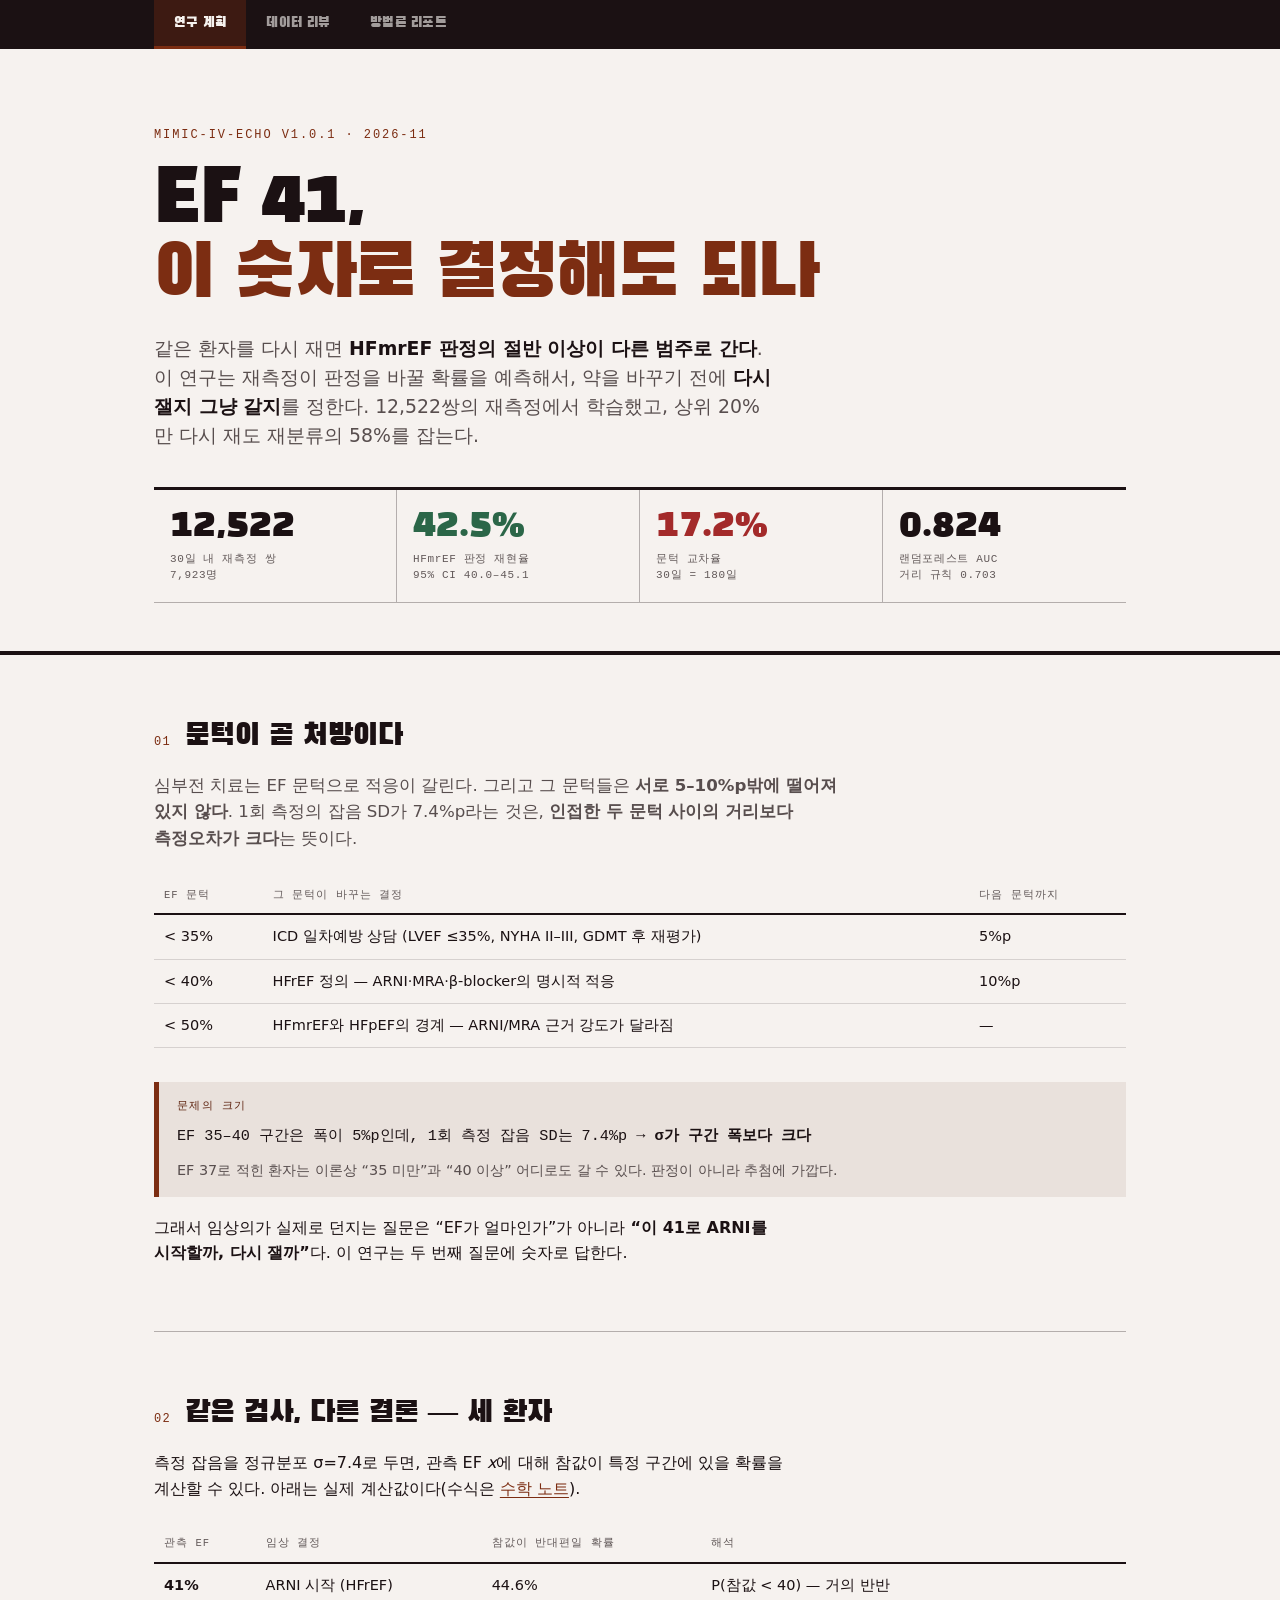
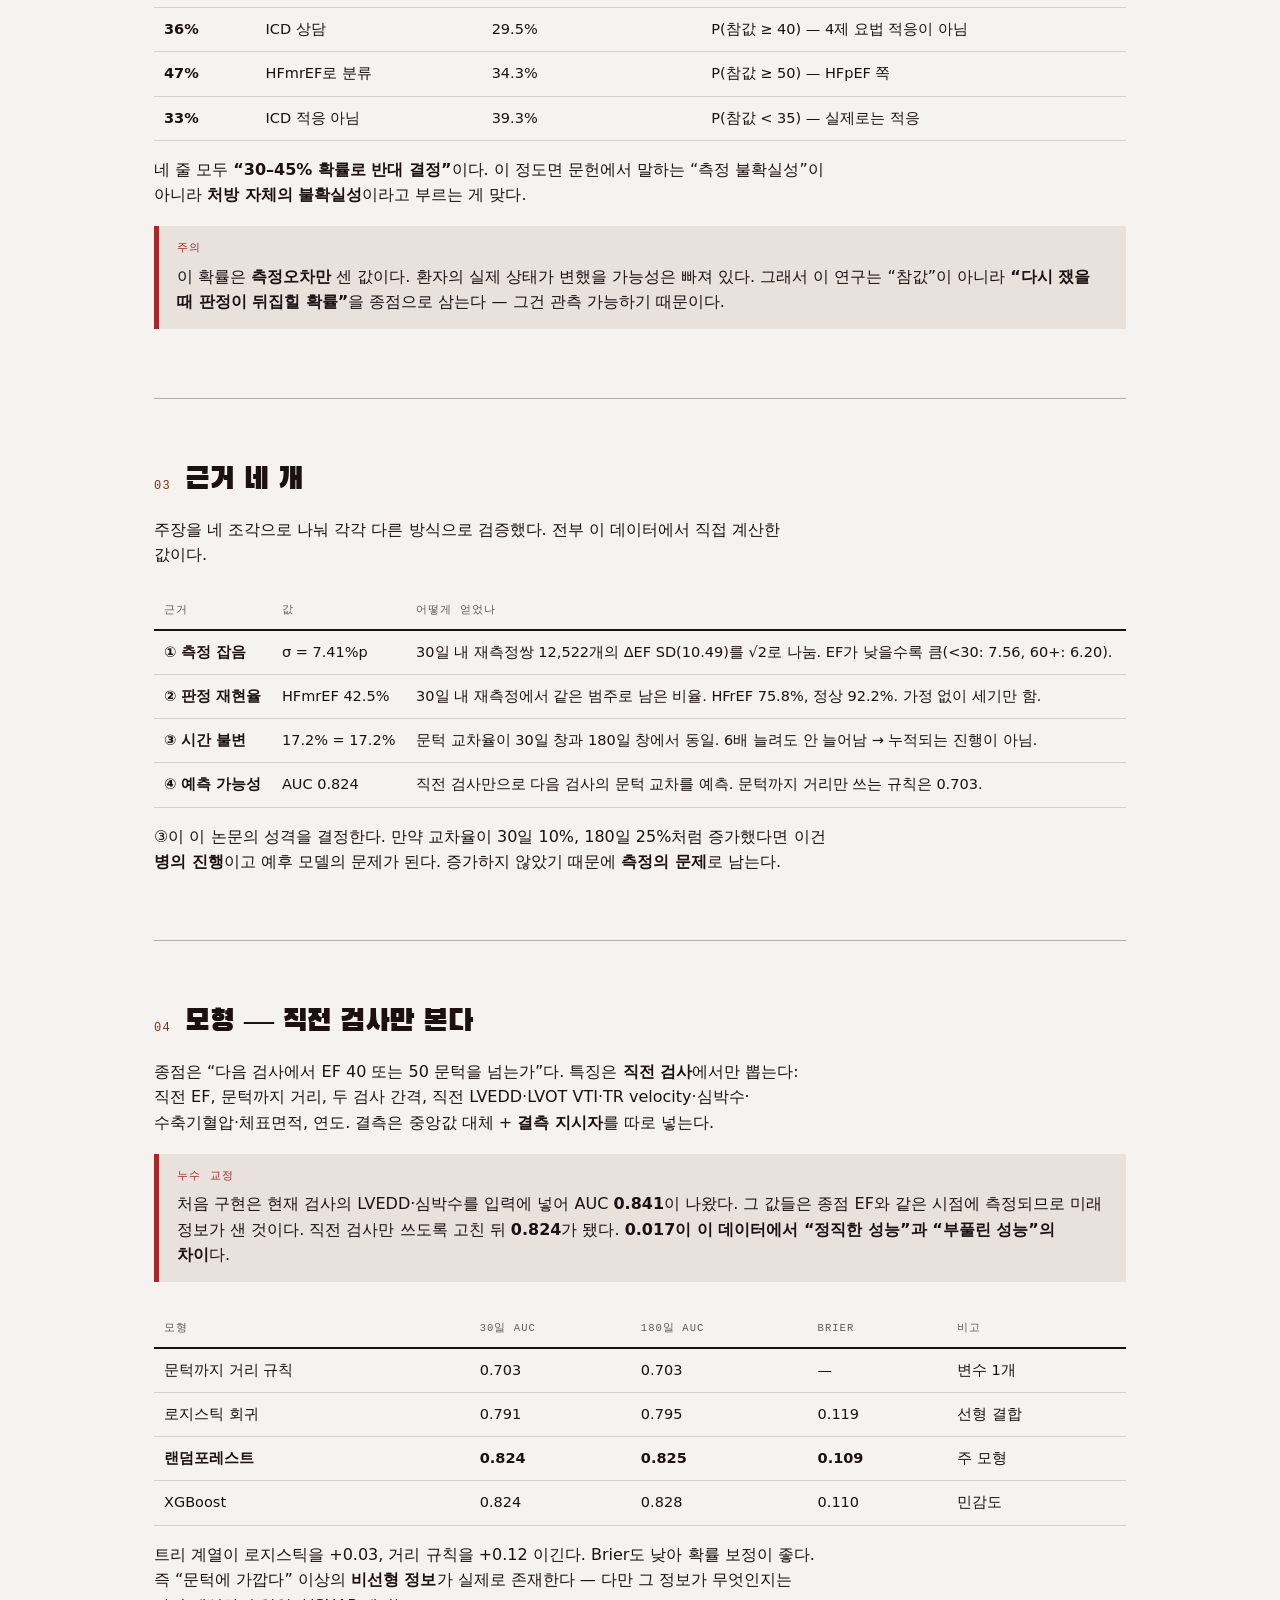
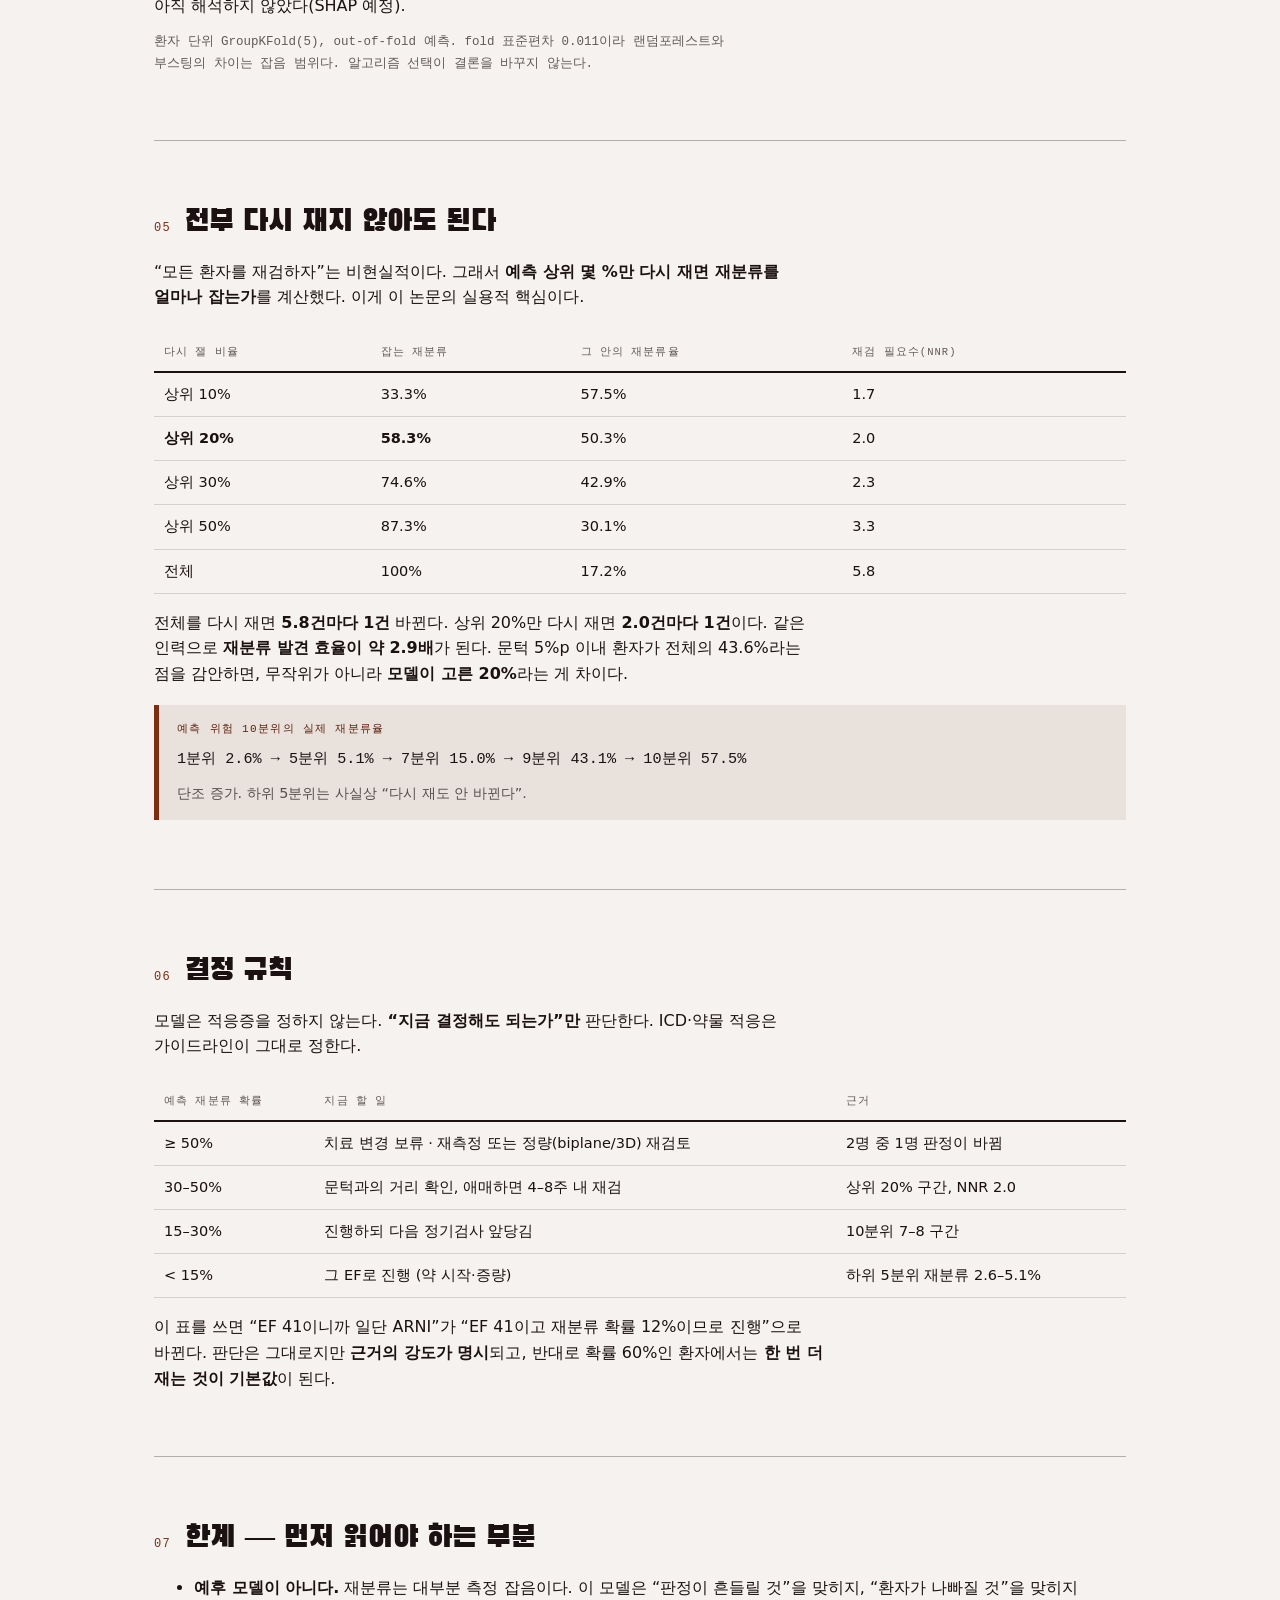
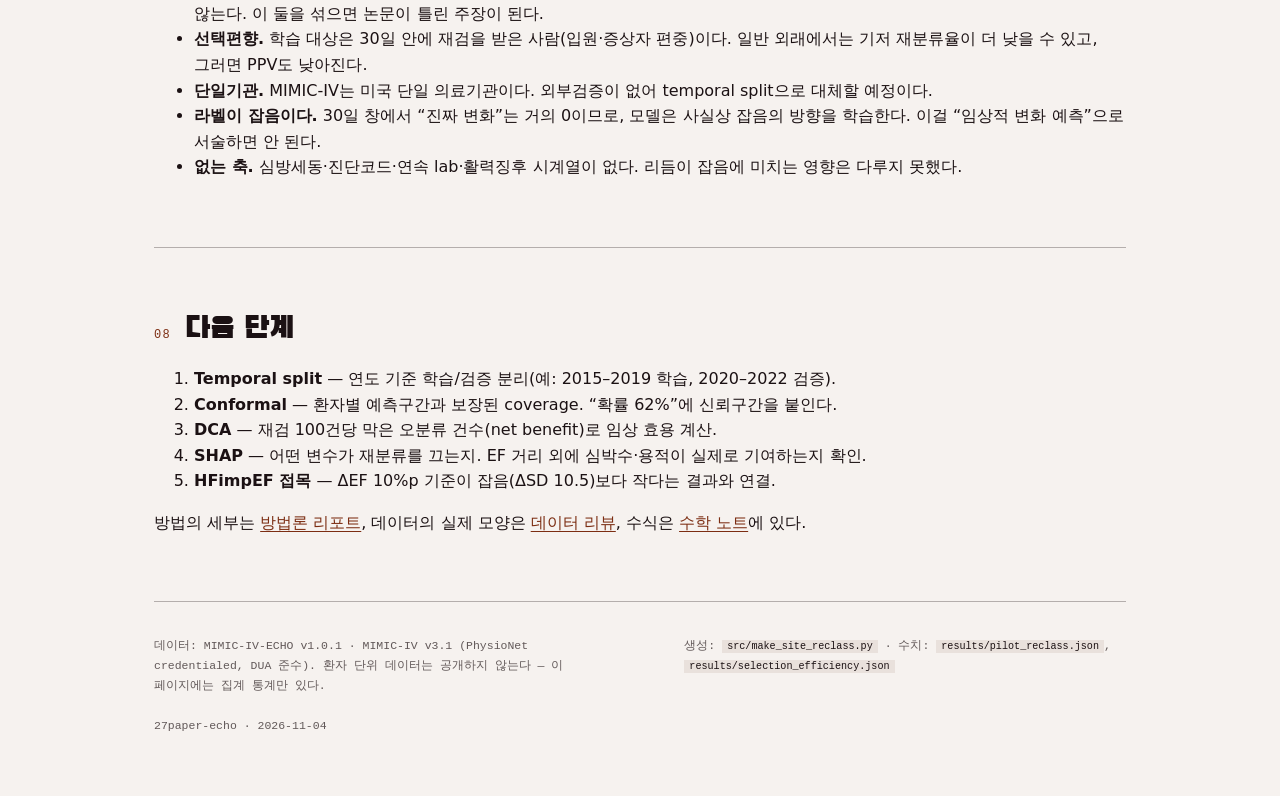
==== commit cc201dad: "사이트 내용 확장 — 수식·수치 예시·선별 효율 추가 - 연구 계획: 문턱 표, 세 환자 확률 계산, 근거 4개 표, 누수 교정, 선별 효율(NNR·포착률), 결정 규칙 4단 - " ====
--- a/index.html
+++ b/index.html
@@ -4,10 +4,10 @@
 <meta charset="utf-8">
 <meta name="viewport" content="width=device-width, initial-scale=1">
 <title>EF 41, 이 숫자로 결정해도 되나 — 재분류 예측 연구</title>
-<meta name="description" content="EF가 치료 문턱 근처일 때 재측정이 판정을 바꿀 확률을 예측한다. MIMIC-IV-ECHO 재측정 12,522쌍, 랜덤포레스트 AUC 0.824.">
+<meta name="description" content="EF가 치료 문턱 근처일 때 재측정이 판정을 바꿀 확률을 예측한다. 재측정 12,522쌍, 랜덤포레스트 AUC 0.824, 상위 20% 선별로 재분류의 58%를 잡는다.">
 <meta property="og:type" content="article">
 <meta property="og:title" content="EF 41, 이 숫자로 결정해도 되나 — 재분류 예측 연구">
-<meta property="og:description" content="EF가 치료 문턱 근처일 때 재측정이 판정을 바꿀 확률을 예측한다. MIMIC-IV-ECHO 재측정 12,522쌍, 랜덤포레스트 AUC 0.824.">
+<meta property="og:description" content="EF가 치료 문턱 근처일 때 재측정이 판정을 바꿀 확률을 예측한다. 재측정 12,522쌍, 랜덤포레스트 AUC 0.824, 상위 20% 선별로 재분류의 58%를 잡는다.">
 <meta property="og:locale" content="ko_KR">
 <meta property="og:url" content="https://kimhs950627.github.io/27paper-echo-hfmref/">
 <meta property="og:image" content="https://kimhs950627.github.io/27paper-echo-hfmref/assets/og.png">
@@ -38,113 +38,199 @@
     <p class="kicker">MIMIC-IV-ECHO v1.0.1 · 2026-11</p>
     <h1>EF 41,<br><em>이 숫자로 결정해도 되나</em></h1>
     <p class="sub">같은 환자를 다시 재면 <b>HFmrEF 판정의 절반 이상이 다른 범주로 간다</b>.
-    이 연구는 재측정이 판정을 바꿀 확률을 예측해, 약을 바꾸기 전에 <b>다시 잴지 그냥 갈지</b>를 정한다.</p>
+    이 연구는 재측정이 판정을 바꿀 확률을 예측해서, 약을 바꾸기 전에 <b>다시 잴지 그냥 갈지</b>를 정한다.
+    12,522쌍의 재측정에서 학습했고, 상위 20%만 다시 재도 재분류의 58%를 잡는다.</p>
     <div class="statband">
       <div><div class="v">12,522</div><div class="l">30일 내 재측정 쌍<br>7,923명</div></div>
-      <div><div class="v r">42.5%</div><div class="l">HFmrEF 판정 재현율<br>(다시 재면 유지되는 비율)</div></div>
-      <div><div class="v p">17.2%</div><div class="l">치료 문턱 교차<br>30일 = 180일</div></div>
-      <div><div class="v">0.824</div><div class="l">랜덤포레스트 AUC<br>(거리 규칙 0.703)</div></div>
+      <div><div class="v r">42.5%</div><div class="l">HFmrEF 판정 재현율<br>95% CI 40.0–45.1</div></div>
+      <div><div class="v p">17.2%</div><div class="l">문턱 교차율<br>30일 = 180일</div></div>
+      <div><div class="v">0.824</div><div class="l">랜덤포레스트 AUC<br>거리 규칙 0.703</div></div>
     </div>
   </div>
 </header>
 
 <main class="wrap">
 
-<section id="question">
-  <h2><span class="num">01</span>질문은 “EF가 얼마인가”가 아니다</h2>
-  <p class="lead">처방의가 마주치는 순간은 “EF 41이다”가 아니라 <b>“이 41로 ARNI를 시작할까, 다시 잴까”</b>다.
-  판정이 흔들리면 약 시작도 흔들리는데, 지금은 그 흔들림의 크기를 알 방법이 없다.</p>
-  <p>가이드라인은 EF 문턱으로 적응을 정한다 — ICD는 35%, ARNI·MRA는 40%, HFpEF 경계는 50%.
-  그런데 같은 검사실에서 같은 환자를 다시 재면 값이 몇 %p씩 움직인다. 그래서 문턱에 걸친 환자에게는
-  <b>측정값이 곧 결정</b>이고, 측정오차가 곧 치료 오류가 된다.</p>
-  <div class="box">
-    <p><b>이 연구가 만드는 정보</b> — 검사 하나를 입력하면 “이 판정이 다시 재면 뒤집힐 확률”이 나온다.
-    확률이 높으면 치료 변경 전에 재측정·정량 재검토를 먼저, 낮으면 바로 진행한다.</p>
+<section id="threshold">
+  <h2><span class="n">01</span>문턱이 곧 처방이다</h2>
+  <p class="lead">심부전 치료는 EF 문턱으로 적응이 갈린다. 그리고 그 문턱들은 <b>서로 5–10%p밖에 떨어져 있지 않다</b>.
+    1회 측정의 잡음 SD가 7.4%p라는 것은, <b>인접한 두 문턱 사이의 거리보다 측정오차가 크다</b>는 뜻이다.</p>
+  <div class="tbl-wrap">
+    <table>
+      <thead><tr><th>EF 문턱</th><th>그 문턱이 바꾸는 결정</th><th class="n">다음 문턱까지</th></tr></thead>
+      <tbody>
+        <tr><td>&lt; 35%</td><td>ICD 일차예방 상담 (LVEF ≤35%, NYHA II–III, GDMT 후 재평가)</td><td class="n">5%p</td></tr>
+        <tr><td>&lt; 40%</td><td>HFrEF 정의 — ARNI·MRA·β-blocker의 명시적 적응</td><td class="n">10%p</td></tr>
+        <tr><td>&lt; 50%</td><td>HFmrEF와 HFpEF의 경계 — ARNI/MRA 근거 강도가 달라짐</td><td class="n">—</td></tr>
+      </tbody>
+    </table>
+  </div>
+  <div class="mathbox">
+    <span class="lbl">문제의 크기</span>
+    EF 35–40 구간은 폭이 5%p인데, 1회 측정 잡음 SD는 7.4%p → <b>σ가 구간 폭보다 크다</b>
+    <span class="read">EF 37로 적힌 환자는 이론상 “35 미만”과 “40 이상” 어디로도 갈 수 있다. 판정이 아니라 추첨에 가깝다.</span>
+  </div>
+  <p>그래서 임상의가 실제로 던지는 질문은 “EF가 얼마인가”가 아니라
+  <b>“이 41로 ARNI를 시작할까, 다시 잴까”</b>다. 이 연구는 두 번째 질문에 숫자로 답한다.</p>
+</section>
+
+<section id="vignettes">
+  <h2><span class="n">02</span>같은 검사, 다른 결론 — 세 환자</h2>
+  <p>측정 잡음을 정규분포 σ=7.4로 두면, 관측 EF <i>x</i>에 대해 참값이 특정 구간에 있을 확률을 계산할 수 있다.
+  아래는 실제 계산값이다(수식은 <a href="methods/measurement/">수학 노트</a>).</p>
+  <div class="tbl-wrap">
+    <table>
+      <thead><tr><th>관측 EF</th><th>임상 결정</th><th class="n">참값이 반대편일 확률</th><th>해석</th></tr></thead>
+      <tbody>
+        <tr><td><b>41%</b></td><td>ARNI 시작 (HFrEF)</td><td class="n">44.6%</td><td>P(참값 &lt; 40) — 거의 반반</td></tr>
+        <tr><td><b>36%</b></td><td>ICD 상담</td><td class="n">29.5%</td><td>P(참값 ≥ 40) — 4제 요법 적응이 아님</td></tr>
+        <tr><td><b>47%</b></td><td>HFmrEF로 분류</td><td class="n">34.3%</td><td>P(참값 ≥ 50) — HFpEF 쪽</td></tr>
+        <tr><td><b>33%</b></td><td>ICD 적응 아님</td><td class="n">39.3%</td><td>P(참값 &lt; 35) — 실제로는 적응</td></tr>
+      </tbody>
+    </table>
+  </div>
+  <p>네 줄 모두 <b>“30–45% 확률로 반대 결정”</b>이다. 이 정도면 문헌에서 말하는 “측정 불확실성”이 아니라
+  <b>처방 자체의 불확실성</b>이라고 부르는 게 맞다.</p>
+  <div class="warnbox">
+    <span class="lbl">주의</span>
+    이 확률은 <b>측정오차만</b> 센 값이다. 환자의 실제 상태가 변했을 가능성은 빠져 있다.
+    그래서 이 연구는 “참값”이 아니라 <b>“다시 쟀을 때 판정이 뒤집힐 확률”</b>을 종점으로 삼는다 — 그건 관측 가능하기 때문이다.
   </div>
 </section>
 
 <section id="evidence">
-  <h2><span class="num">02</span>근거 네 개</h2>
-  <div class="cards">
-    <div class="card">
-      <p class="tag">측정오차</p>
-      <p><b>1회 측정 잡음 SD 7.1%p</b><br>
-      EF &lt;30 구간 7.6, 30–39 7.4, 40–49 6.8. 낮은 EF일수록 더 흔들린다.</p>
-    </div>
-    <div class="card">
-      <p class="tag">재현율</p>
-      <p><b>HFmrEF 42.5%</b><br>
-      HFrEF 75.8%, 정상 92.2%. 40–49만 유독 불안정하다.</p>
-    </div>
-    <div class="card">
-      <p class="tag">시간 무관</p>
-      <p><b>30일 = 180일 = 17.2%</b><br>
-      관찰 기간을 6배 늘려도 문턱 교차율이 같다. 진행이 아니라 잡음이다.</p>
-    </div>
-  </div>
+  <h2><span class="n">03</span>근거 네 개</h2>
+  <p>주장을 네 조각으로 나눠 각각 다른 방식으로 검증했다. 전부 이 데이터에서 직접 계산한 값이다.</p>
+  <div class="tbl-wrap">
+    <table>
+      <thead><tr><th>근거</th><th class="n">값</th><th>어떻게 얻었나</th></tr></thead>
+      <tbody>
+        <tr>
+          <td><b>① 측정 잡음</b></td><td class="n">σ = 7.41%p</td>
+          <td>30일 내 재측정쌍 12,522개의 ΔEF SD(10.49)를 √2로 나눔. EF가 낮을수록 큼(&lt;30: 7.56, 60+: 6.20).</td>
+        </tr>
+        <tr>
+          <td><b>② 판정 재현율</b></td><td class="n">HFmrEF 42.5%</td>
+          <td>30일 내 재측정에서 같은 범주로 남은 비율. HFrEF 75.8%, 정상 92.2%. 가정 없이 세기만 함.</td>
+        </tr>
+        <tr>
+          <td><b>③ 시간 불변</b></td><td class="n">17.2% = 17.2%</td>
+          <td>문턱 교차율이 30일 창과 180일 창에서 동일. 6배 늘려도 안 늘어남 → 누적되는 진행이 아님.</td>
+        </tr>
+        <tr>
+          <td><b>④ 예측 가능성</b></td><td class="n">AUC 0.824</td>
+          <td>직전 검사만으로 다음 검사의 문턱 교차를 예측. 문턱까지 거리만 쓰는 규칙은 0.703.</td>
+        </tr>
+      </tbody>
+    </table>
+  </div>
+  <p>③이 이 논문의 성격을 결정한다. 만약 교차율이 30일 10%, 180일 25%처럼 증가했다면 이건
+  <b>병의 진행</b>이고 예후 모델의 문제가 된다. 증가하지 않았기 때문에 <b>측정의 문제</b>로 남는다.</p>
 </section>
 
 <section id="model">
-  <h2><span class="num">03</span>모형은 직전 검사만 본다</h2>
-  <p>종점은 “다음 검사에서 EF 40 또는 50 문턱을 넘는가”다. 이때 <b>현재 검사의 값은 절대 입력에 넣지 않는다</b> —
-  같은 시점에 측정된 LVEDD·심박수를 넣으면 종점 EF와 동시 측정이라 성능이 부풀려진다(누수).</p>
-  <div class="tbl-wrap">
-    <table>
-      <thead><tr><th>모형</th><th class="n">30일 AUC</th><th class="n">180일 AUC</th><th class="n">Brier</th></tr></thead>
-      <tbody>
-        <tr><td>문턱까지 거리 규칙</td><td class="n">0.703</td><td class="n">0.703</td><td class="n">—</td></tr>
-        <tr><td>로지스틱 회귀</td><td class="n">0.791</td><td class="n">0.795</td><td class="n">0.119</td></tr>
-        <tr><td><b>랜덤포레스트</b></td><td class="n"><b>0.824</b></td><td class="n"><b>0.825</b></td><td class="n"><b>0.109</b></td></tr>
-        <tr><td>XGBoost</td><td class="n">0.824</td><td class="n">0.828</td><td class="n">0.110</td></tr>
-      </tbody>
-    </table>
-  </div>
-  <p class="note">환자 단위 5-fold 교차, out-of-fold 예측. 랜덤포레스트와 부스팅 차이는 fold 표준편차(0.011) 안이라
-  알고리즘 선택이 결론을 바꾸지 않는다.</p>
+  <h2><span class="n">04</span>모형 — 직전 검사만 본다</h2>
+  <p>종점은 “다음 검사에서 EF 40 또는 50 문턱을 넘는가”다. 특징은 <b>직전 검사</b>에서만 뽑는다:
+  직전 EF, 문턱까지 거리, 두 검사 간격, 직전 LVEDD·LVOT VTI·TR velocity·심박수·수축기혈압·체표면적, 연도.
+  결측은 중앙값 대체 + <b>결측 지시자</b>를 따로 넣는다.</p>
+  <div class="warnbox">
+    <span class="lbl">누수 교정</span>
+    처음 구현은 현재 검사의 LVEDD·심박수를 입력에 넣어 AUC <b>0.841</b>이 나왔다. 그 값들은 종점 EF와
+    같은 시점에 측정되므로 미래 정보가 샌 것이다. 직전 검사만 쓰도록 고친 뒤 <b>0.824</b>가 됐다.
+    <b>0.017이 이 데이터에서 “정직한 성능”과 “부풀린 성능”의 차이</b>다.
+  </div>
+  <div class="tbl-wrap">
+    <table>
+      <thead><tr><th>모형</th><th class="n">30일 AUC</th><th class="n">180일 AUC</th><th class="n">Brier</th><th>비고</th></tr></thead>
+      <tbody>
+        <tr><td>문턱까지 거리 규칙</td><td class="n">0.703</td><td class="n">0.703</td><td class="n">—</td><td>변수 1개</td></tr>
+        <tr><td>로지스틱 회귀</td><td class="n">0.791</td><td class="n">0.795</td><td class="n">0.119</td><td>선형 결합</td></tr>
+        <tr><td><b>랜덤포레스트</b></td><td class="n"><b>0.824</b></td><td class="n"><b>0.825</b></td><td class="n"><b>0.109</b></td><td>주 모형</td></tr>
+        <tr><td>XGBoost</td><td class="n">0.824</td><td class="n">0.828</td><td class="n">0.110</td><td>민감도</td></tr>
+      </tbody>
+    </table>
+  </div>
+  <p>트리 계열이 로지스틱을 +0.03, 거리 규칙을 +0.12 이긴다. Brier도 낮아 확률 보정이 좋다.
+  즉 “문턱에 가깝다” 이상의 <b>비선형 정보</b>가 실제로 존재한다 — 다만 그 정보가 무엇인지는
+  아직 해석하지 않았다(SHAP 예정).</p>
+  <p class="note">환자 단위 GroupKFold(5), out-of-fold 예측. fold 표준편차 0.011이라 랜덤포레스트와
+  부스팅의 차이는 잡음 범위다. 알고리즘 선택이 결론을 바꾸지 않는다.</p>
+</section>
+
+<section id="selection">
+  <h2><span class="n">05</span>전부 다시 재지 않아도 된다</h2>
+  <p>“모든 환자를 재검하자”는 비현실적이다. 그래서 <b>예측 상위 몇 %만 다시 재면 재분류를 얼마나 잡는가</b>를 계산했다.
+  이게 이 논문의 실용적 핵심이다.</p>
+  <div class="tbl-wrap">
+    <table>
+      <thead><tr><th>다시 잴 비율</th><th class="n">잡는 재분류</th><th class="n">그 안의 재분류율</th><th class="n">재검 필요수(NNR)</th></tr></thead>
+      <tbody>
+        <tr><td>상위 10%</td><td class="n">33.3%</td><td class="n">57.5%</td><td class="n">1.7</td></tr>
+        <tr><td><b>상위 20%</b></td><td class="n"><b>58.3%</b></td><td class="n">50.3%</td><td class="n">2.0</td></tr>
+        <tr><td>상위 30%</td><td class="n">74.6%</td><td class="n">42.9%</td><td class="n">2.3</td></tr>
+        <tr><td>상위 50%</td><td class="n">87.3%</td><td class="n">30.1%</td><td class="n">3.3</td></tr>
+        <tr><td>전체</td><td class="n">100%</td><td class="n">17.2%</td><td class="n">5.8</td></tr>
+      </tbody>
+    </table>
+  </div>
+  <p>전체를 다시 재면 <b>5.8건마다 1건</b> 바뀐다. 상위 20%만 다시 재면 <b>2.0건마다 1건</b>이다.
+  같은 인력으로 <b>재분류 발견 효율이 약 2.9배</b>가 된다. 문턱 5%p 이내 환자가 전체의 43.6%라는 점을 감안하면,
+  무작위가 아니라 <b>모델이 고른 20%</b>라는 게 차이다.</p>
+  <div class="mathbox">
+    <span class="lbl">예측 위험 10분위의 실제 재분류율</span>
+    1분위 2.6% → 5분위 5.1% → 7분위 15.0% → 9분위 43.1% → 10분위 57.5%
+    <span class="read">단조 증가. 하위 5분위는 사실상 “다시 재도 안 바뀐다”.</span>
+  </div>
 </section>
 
 <section id="pathway">
-  <h2><span class="num">04</span>결정은 세 갈래로 바뀐다</h2>
-  <div class="tbl-wrap">
-    <table>
-      <thead><tr><th>예측 재분류 확률</th><th>지금 할 일</th><th>근거</th></tr></thead>
-      <tbody>
-        <tr><td class="n">≥ 30%</td><td>치료 변경 보류 · 재측정 또는 정량(biplane/3D) 재검토</td><td>판정 3건 중 1건이 뒤집힘</td></tr>
-        <tr><td class="n">15–30%</td><td>문턱과의 거리 확인 후 진행, 애매하면 4–8주 뒤 재검</td><td>문턱 0–2%p 구간 재현율 62.6%</td></tr>
-        <tr><td class="n">&lt; 15%</td><td>그 EF로 진행 (약 시작·증량)</td><td>문턱 10%p 이상 떨어지면 재현율 91%</td></tr>
-      </tbody>
-    </table>
-  </div>
-  <p>이 표의 목적은 모델이 적응증을 정하는 게 아니라, <b>“지금 결정해도 되는가”만 판단</b>하는 것이다.
-  ICD·약물 적응은 그대로 가이드라인이 정한다.</p>
+  <h2><span class="n">06</span>결정 규칙</h2>
+  <p>모델은 적응증을 정하지 않는다. <b>“지금 결정해도 되는가”만</b> 판단한다. ICD·약물 적응은 가이드라인이 그대로 정한다.</p>
+  <div class="tbl-wrap">
+    <table>
+      <thead><tr><th class="n">예측 재분류 확률</th><th>지금 할 일</th><th>근거</th></tr></thead>
+      <tbody>
+        <tr><td class="n">≥ 50%</td><td>치료 변경 보류 · 재측정 또는 정량(biplane/3D) 재검토</td><td>2명 중 1명 판정이 바뀜</td></tr>
+        <tr><td class="n">30–50%</td><td>문턱과의 거리 확인, 애매하면 4–8주 내 재검</td><td>상위 20% 구간, NNR 2.0</td></tr>
+        <tr><td class="n">15–30%</td><td>진행하되 다음 정기검사 앞당김</td><td>10분위 7–8 구간</td></tr>
+        <tr><td class="n">&lt; 15%</td><td>그 EF로 진행 (약 시작·증량)</td><td>하위 5분위 재분류 2.6–5.1%</td></tr>
+      </tbody>
+    </table>
+  </div>
+  <p>이 표를 쓰면 “EF 41이니까 일단 ARNI”가 “EF 41이고 재분류 확률 12%이므로 진행”으로 바뀐다.
+  판단은 그대로지만 <b>근거의 강도가 명시</b>되고, 반대로 확률 60%인 환자에서는 <b>한 번 더 재는 것이 기본값</b>이 된다.</p>
 </section>
 
 <section id="limits">
-  <h2><span class="num">05</span>한계 — 먼저 읽어야 하는 부분</h2>
+  <h2><span class="n">07</span>한계 — 먼저 읽어야 하는 부분</h2>
   <ul>
-    <li><b>예후 모델이 아니다.</b> 재분류는 대부분 측정 잡음이고, 이 모델은 “판정이 흔들릴 것”을 맞힌다.
-    “환자가 나빠질 것”을 맞히는 모델이 아니다.</li>
-    <li><b>선택편향.</b> 학습 대상은 30일 안에 재검을 받은 사람이다(입원·증상자 편중). 일반 외래에서는 재현율이 다를 수 있다.</li>
-    <li><b>단일기관·ICU 편중.</b> MIMIC-IV는 미국 단일 의료기관이다. 외부 검증이 없다.</li>
-    <li><b>리듬·진단코드·검사실 시계열이 없다.</b> 심방세동 여부, HF 진단 코드, 연속 lab이 없어 그 축은 다루지 못한다.</li>
+    <li><b>예후 모델이 아니다.</b> 재분류는 대부분 측정 잡음이다. 이 모델은 “판정이 흔들릴 것”을 맞히지,
+    “환자가 나빠질 것”을 맞히지 않는다. 이 둘을 섞으면 논문이 틀린 주장이 된다.</li>
+    <li><b>선택편향.</b> 학습 대상은 30일 안에 재검을 받은 사람(입원·증상자 편중)이다. 일반 외래에서는
+    기저 재분류율이 더 낮을 수 있고, 그러면 PPV도 낮아진다.</li>
+    <li><b>단일기관.</b> MIMIC-IV는 미국 단일 의료기관이다. 외부검증이 없어 temporal split으로 대체할 예정이다.</li>
+    <li><b>라벨이 잡음이다.</b> 30일 창에서 “진짜 변화”는 거의 0이므로, 모델은 사실상 잡음의 방향을 학습한다.
+    이걸 “임상적 변화 예측”으로 서술하면 안 된다.</li>
+    <li><b>없는 축.</b> 심방세동·진단코드·연속 lab·활력징후 시계열이 없다. 리듬이 잡음에 미치는 영향은 다루지 못했다.</li>
   </ul>
 </section>
 
 <section id="next">
-  <h2><span class="num">06</span>다음 단계</h2>
+  <h2><span class="n">08</span>다음 단계</h2>
   <ol>
-    <li>연도 기준 temporal split 검증 (외부검증 대체)</li>
-    <li>conformal 예측구간 — 환자별 확률의 보장된 범위</li>
-    <li>결정곡선(DCA) — 재측정 100건당 막은 오분류 건수</li>
-    <li>HFimpEF 판정의 확신도 접목 (ΔEF 10%p는 잡음보다 작다)</li>
+    <li><b>Temporal split</b> — 연도 기준 학습/검증 분리(예: 2015–2019 학습, 2020–2022 검증).</li>
+    <li><b>Conformal</b> — 환자별 예측구간과 보장된 coverage. “확률 62%”에 신뢰구간을 붙인다.</li>
+    <li><b>DCA</b> — 재검 100건당 막은 오분류 건수(net benefit)로 임상 효용 계산.</li>
+    <li><b>SHAP</b> — 어떤 변수가 재분류를 끄는지. EF 거리 외에 심박수·용적이 실제로 기여하는지 확인.</li>
+    <li><b>HFimpEF 접목</b> — ΔEF 10%p 기준이 잡음(ΔSD 10.5)보다 작다는 결과와 연결.</li>
   </ol>
-  <p>방법의 세부는 <a href="methods/">방법론 리포트</a>, 데이터의 실제 모양은
-  <a href="review/">데이터 리뷰</a>에 있다.</p>
+  <p>방법의 세부는 <a href="methods/">방법론 리포트</a>, 데이터의 실제 모양은 <a href="review/">데이터 리뷰</a>,
+  수식은 <a href="methods/measurement/">수학 노트</a>에 있다.</p>
 </section>
 <footer>
   <p>데이터: MIMIC-IV-ECHO v1.0.1 · MIMIC-IV v3.1 (PhysioNet credentialed, DUA 준수).
   환자 단위 데이터는 공개하지 않는다 — 이 페이지에는 집계 통계만 있다.</p>
-  <p>생성: <code>src/make_site_reclass.py</code> · 수치: <code>results/pilot_reclass.json</code></p>
+  <p>생성: <code>src/make_site_reclass.py</code> · 수치: <code>results/pilot_reclass.json</code>, <code>results/selection_efficiency.json</code></p>
   <p>27paper-echo · 2026-11-04</p>
 </footer>
 </main>
--- a/styles/site.css
+++ b/styles/site.css
@@ -217,3 +217,16 @@
     text-transform:uppercase;color:var(--color-text-3)}
   table.ptab td:first-child{font-weight:700;font-size:15px;padding-bottom:3px}
 }
+/* 수식·경고 블록 (연구 계획·데이터 리뷰 페이지에서 사용) */
+.mathbox{background:var(--color-surface-1);border-left:5px solid var(--color-accent);
+  padding:14px 18px;margin:18px 0;font-family:var(--font-mono);font-size:.95rem;line-height:1.85}
+.mathbox .lbl,.warnbox .lbl,.plain .lbl{display:block;font-family:var(--font-mono);font-size:11px;
+  letter-spacing:.12em;text-transform:uppercase;margin-bottom:6px}
+.mathbox .lbl{color:var(--color-accent-strong)}
+.mathbox .read{display:block;font-family:var(--font-body);font-size:.9rem;color:var(--color-text-2);
+  margin-top:8px;line-height:1.7}
+.warnbox{background:var(--color-surface-1);border-left:5px solid var(--color-negative);padding:14px 18px;margin:18px 0}
+.warnbox .lbl{color:var(--color-negative)}
+.plain{background:var(--color-surface-1);padding:14px 18px;margin:18px 0;
+  font-family:var(--font-mono);font-size:.92rem;line-height:1.9}
+.plain .lbl{color:var(--color-accent-strong)}
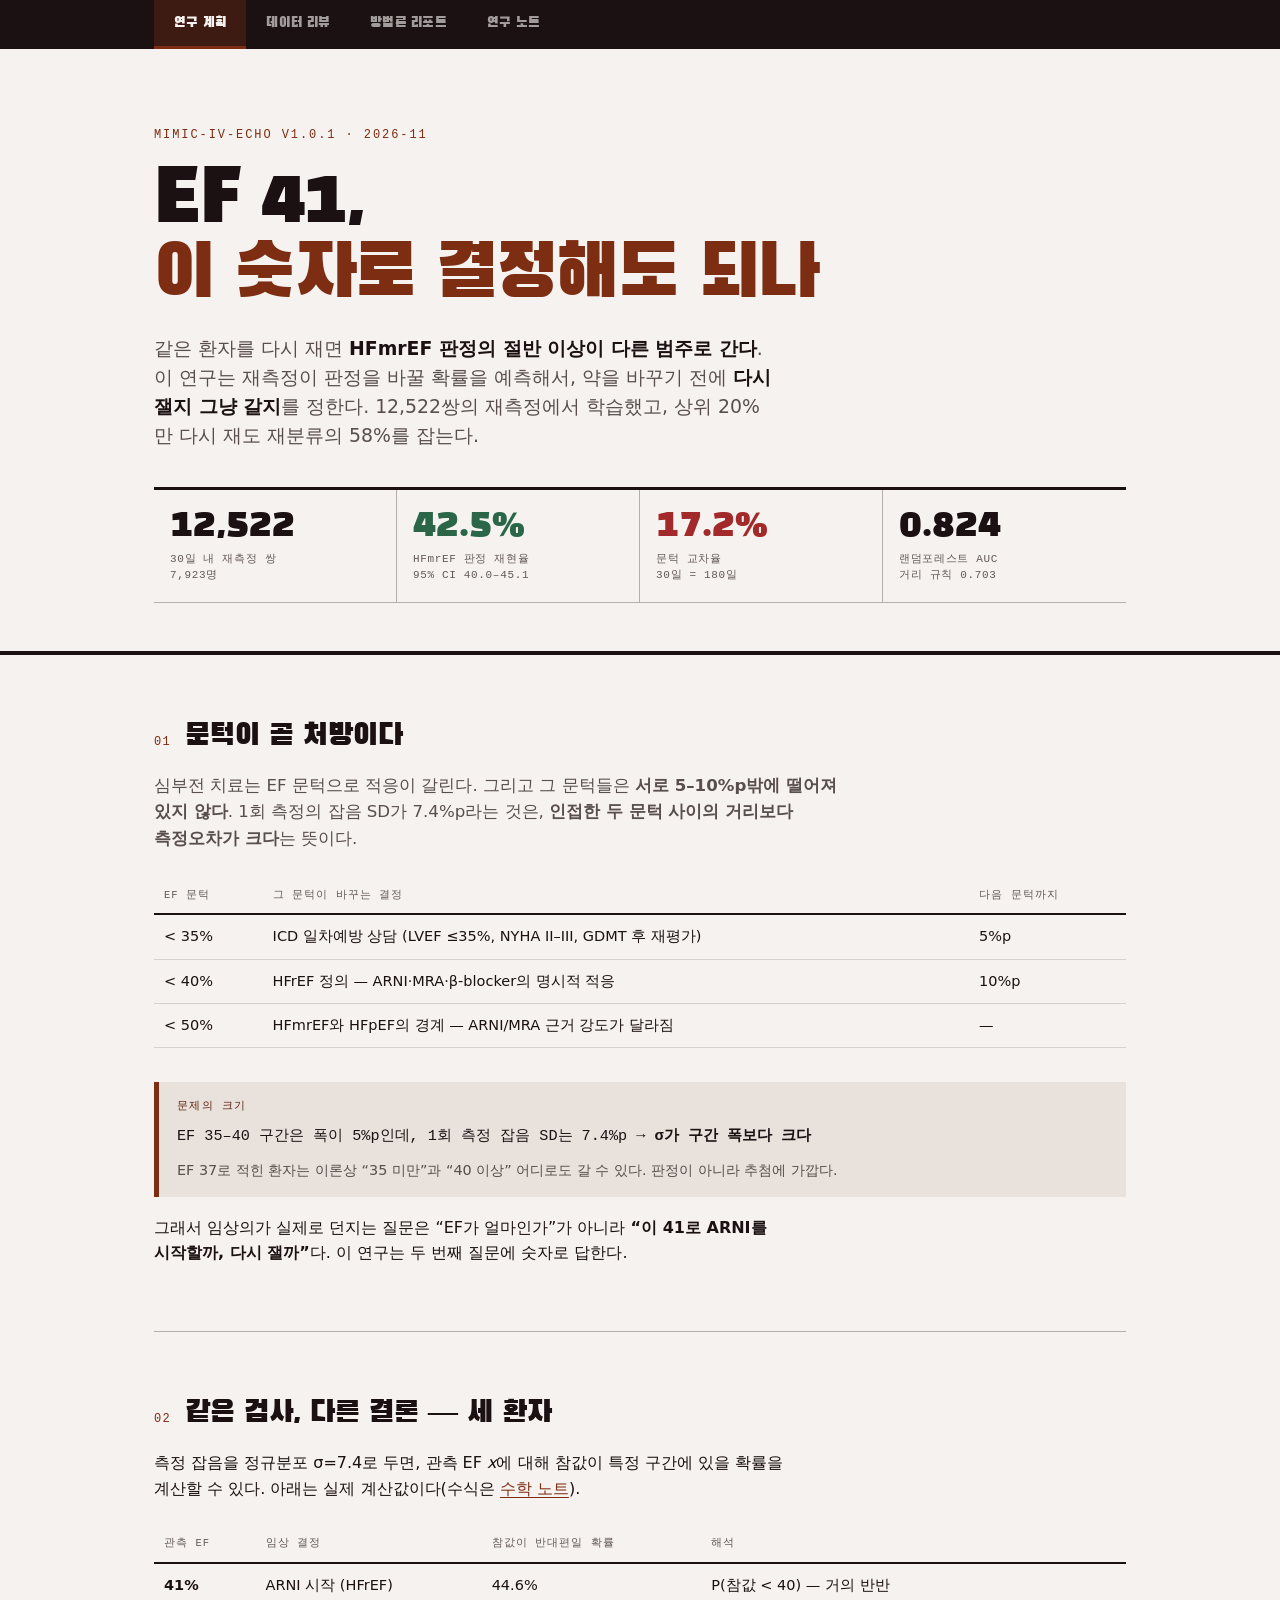
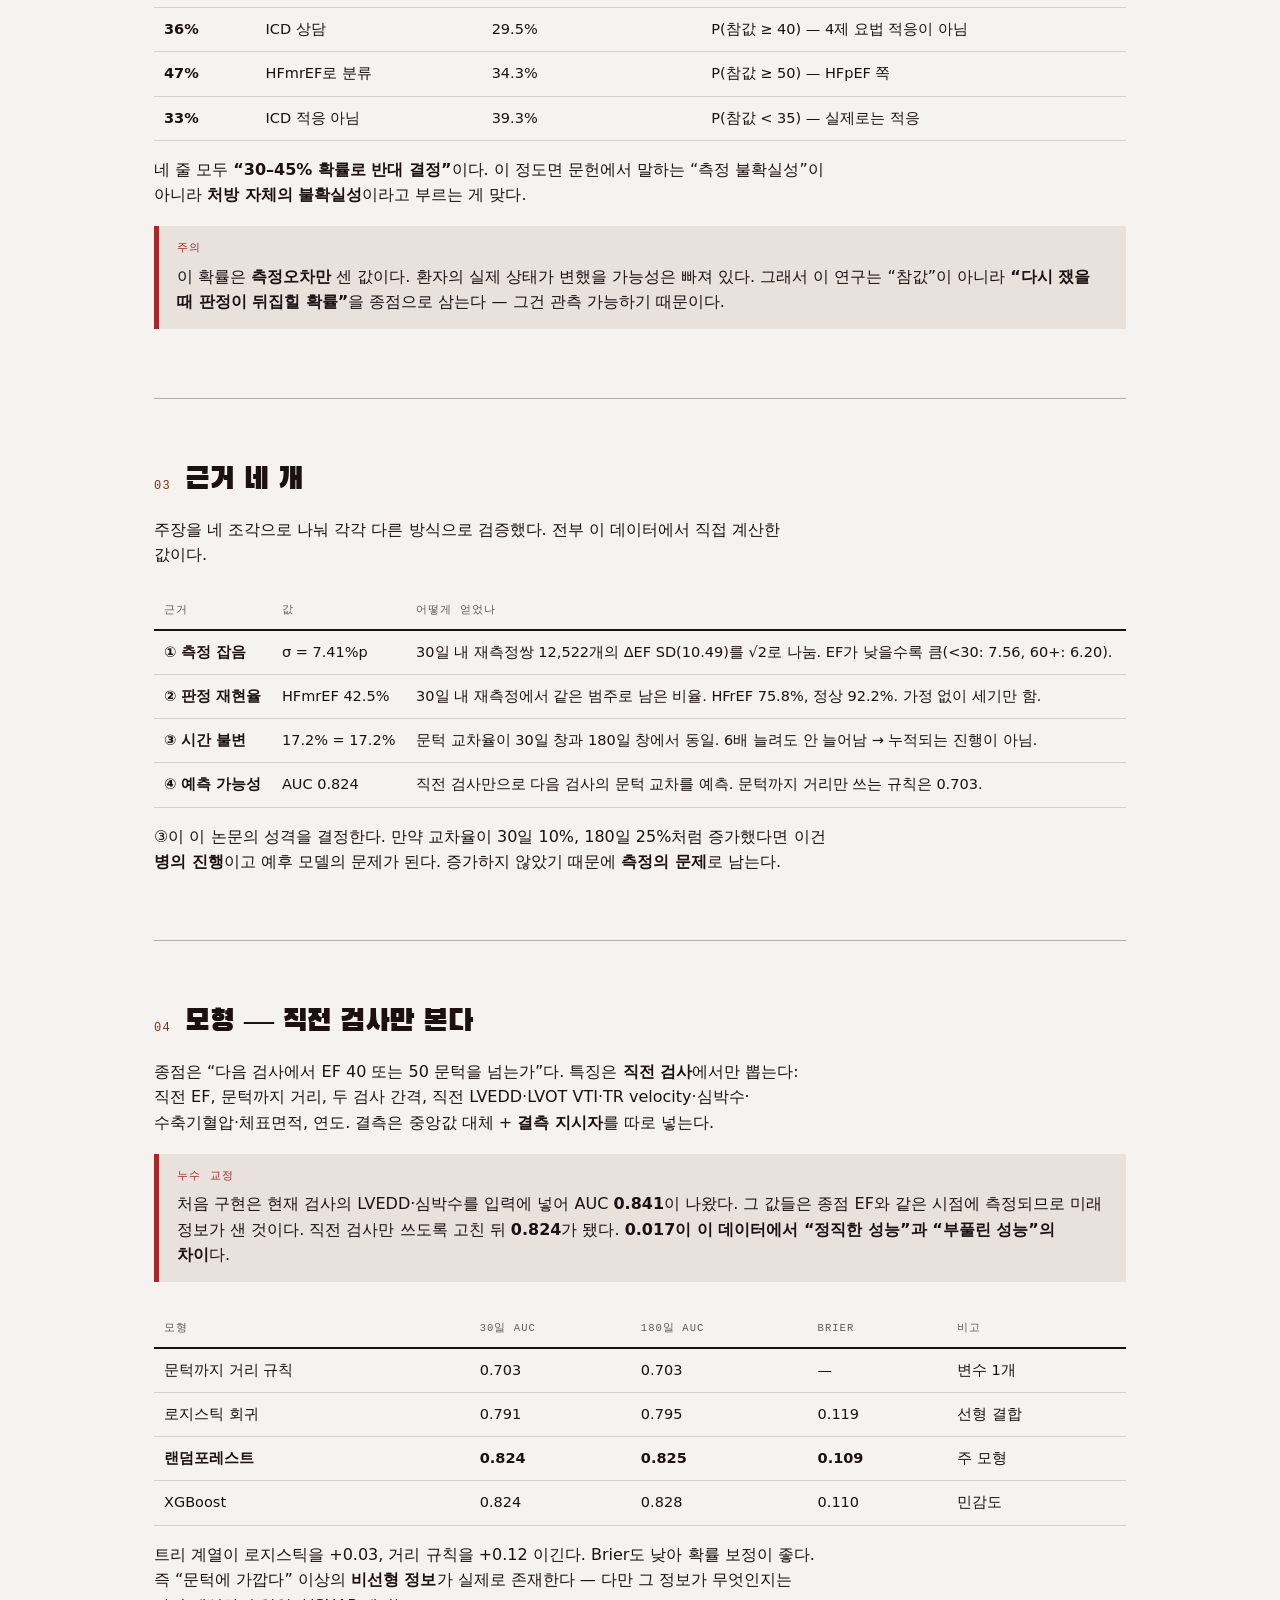
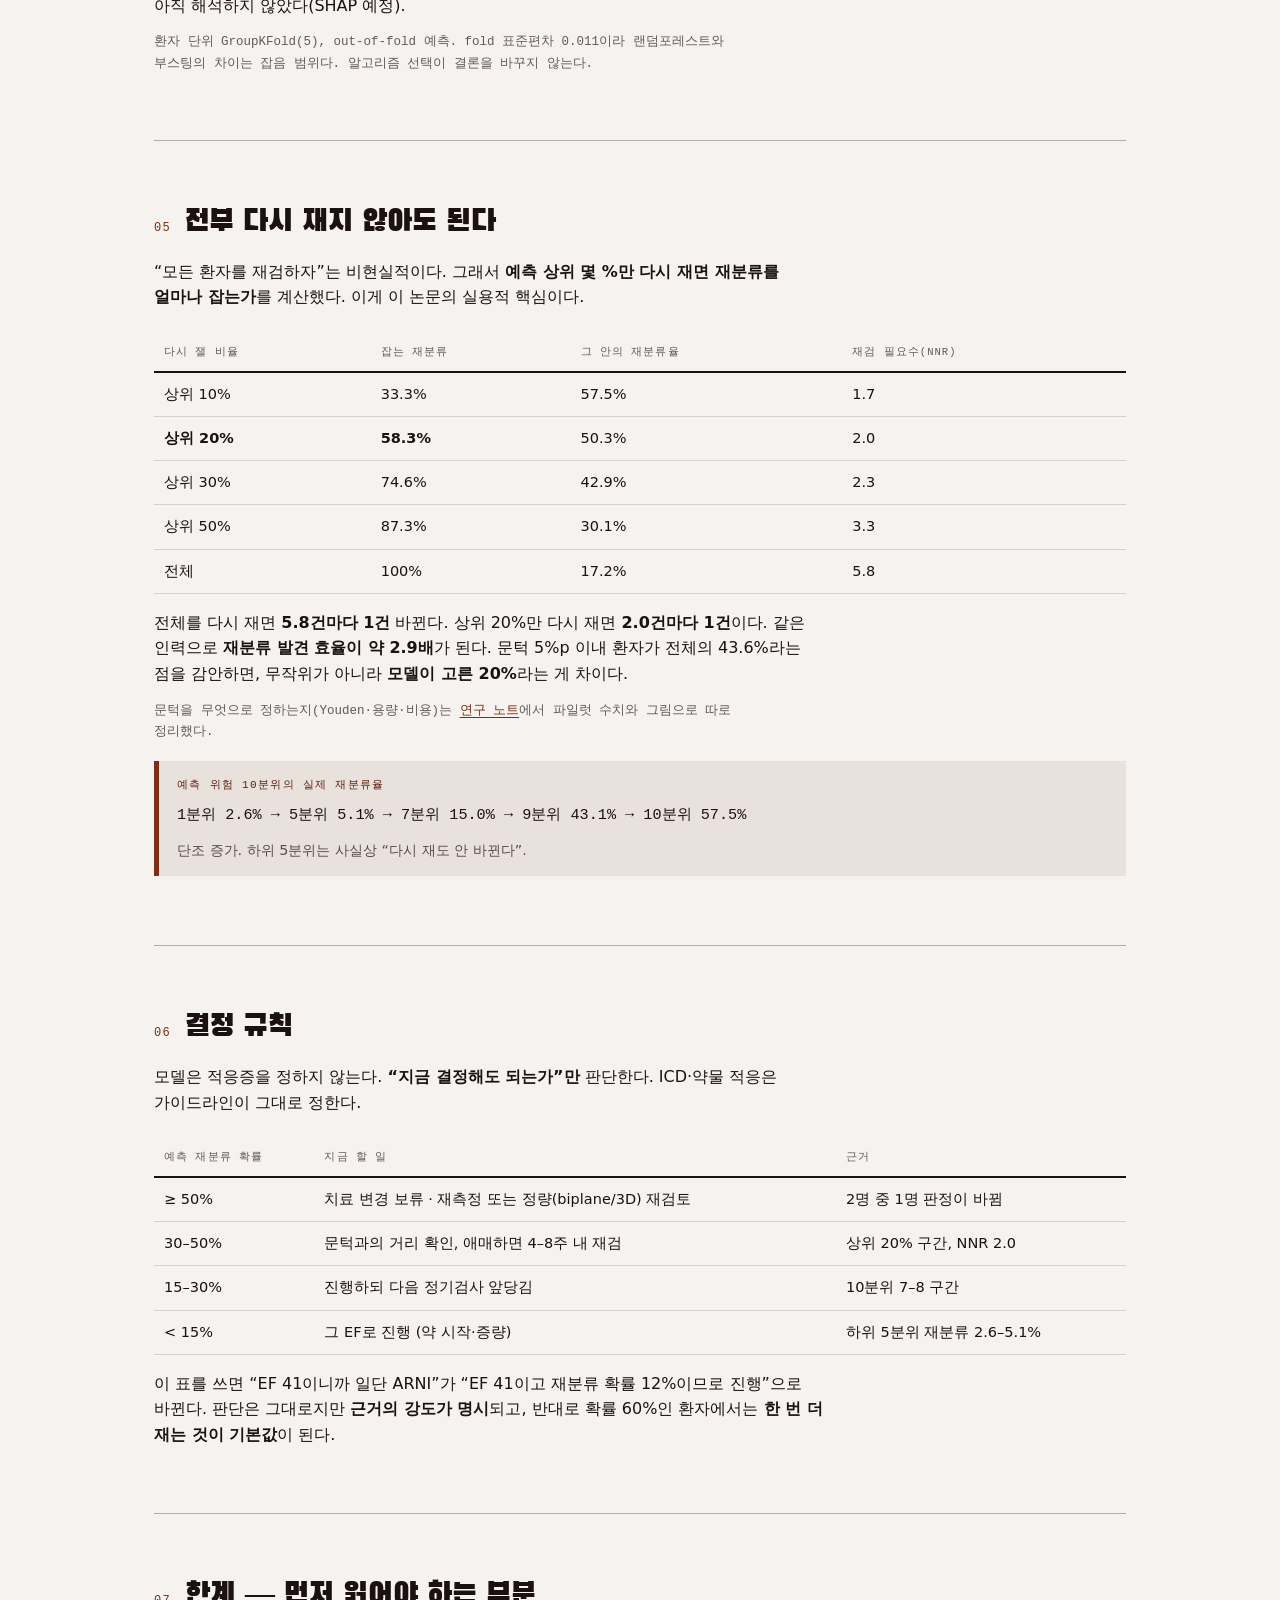
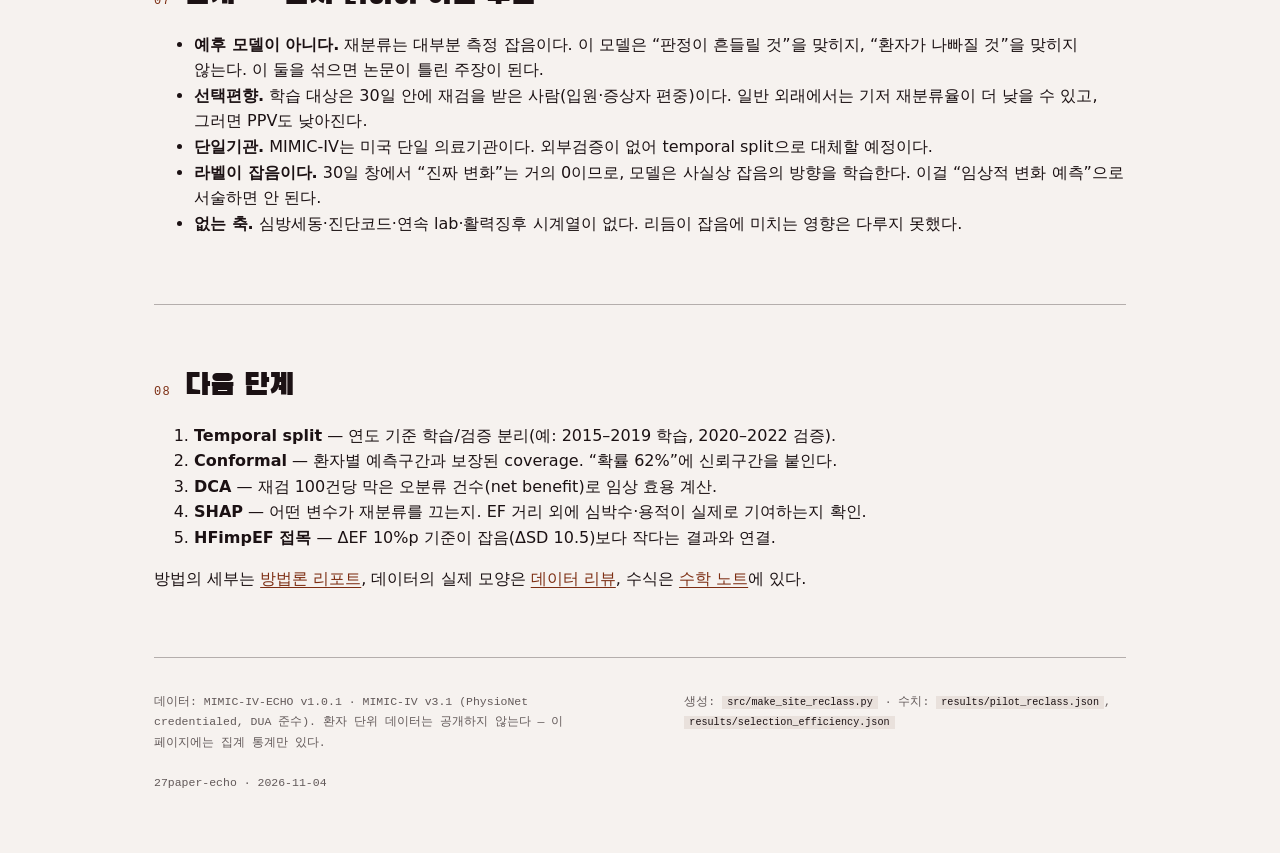
==== commit 3d9e78d4: "Add research note: choosing the re-scan threshold (Youden vs capacity vs net benefit) Co-Authored-By" ====
--- a/index.html
+++ b/index.html
@@ -30,6 +30,7 @@
     <a class="pt active" href="./" aria-current="page">연구 계획</a>
     <a class="pt" href="review/">데이터 리뷰</a>
     <a class="pt" href="methods/">방법론 리포트</a>
+    <a class="pt" href="notes/threshold/">연구 노트</a>
   </div>
 </nav>
 
@@ -176,6 +177,8 @@
   <p>전체를 다시 재면 <b>5.8건마다 1건</b> 바뀐다. 상위 20%만 다시 재면 <b>2.0건마다 1건</b>이다.
   같은 인력으로 <b>재분류 발견 효율이 약 2.9배</b>가 된다. 문턱 5%p 이내 환자가 전체의 43.6%라는 점을 감안하면,
   무작위가 아니라 <b>모델이 고른 20%</b>라는 게 차이다.</p>
+  <p class="note">문턱을 무엇으로 정하는지(Youden·용량·비용)는
+  <a href="notes/threshold/">연구 노트</a>에서 파일럿 수치와 그림으로 따로 정리했다.</p>
   <div class="mathbox">
     <span class="lbl">예측 위험 10분위의 실제 재분류율</span>
     1분위 2.6% → 5분위 5.1% → 7분위 15.0% → 9분위 43.1% → 10분위 57.5%
